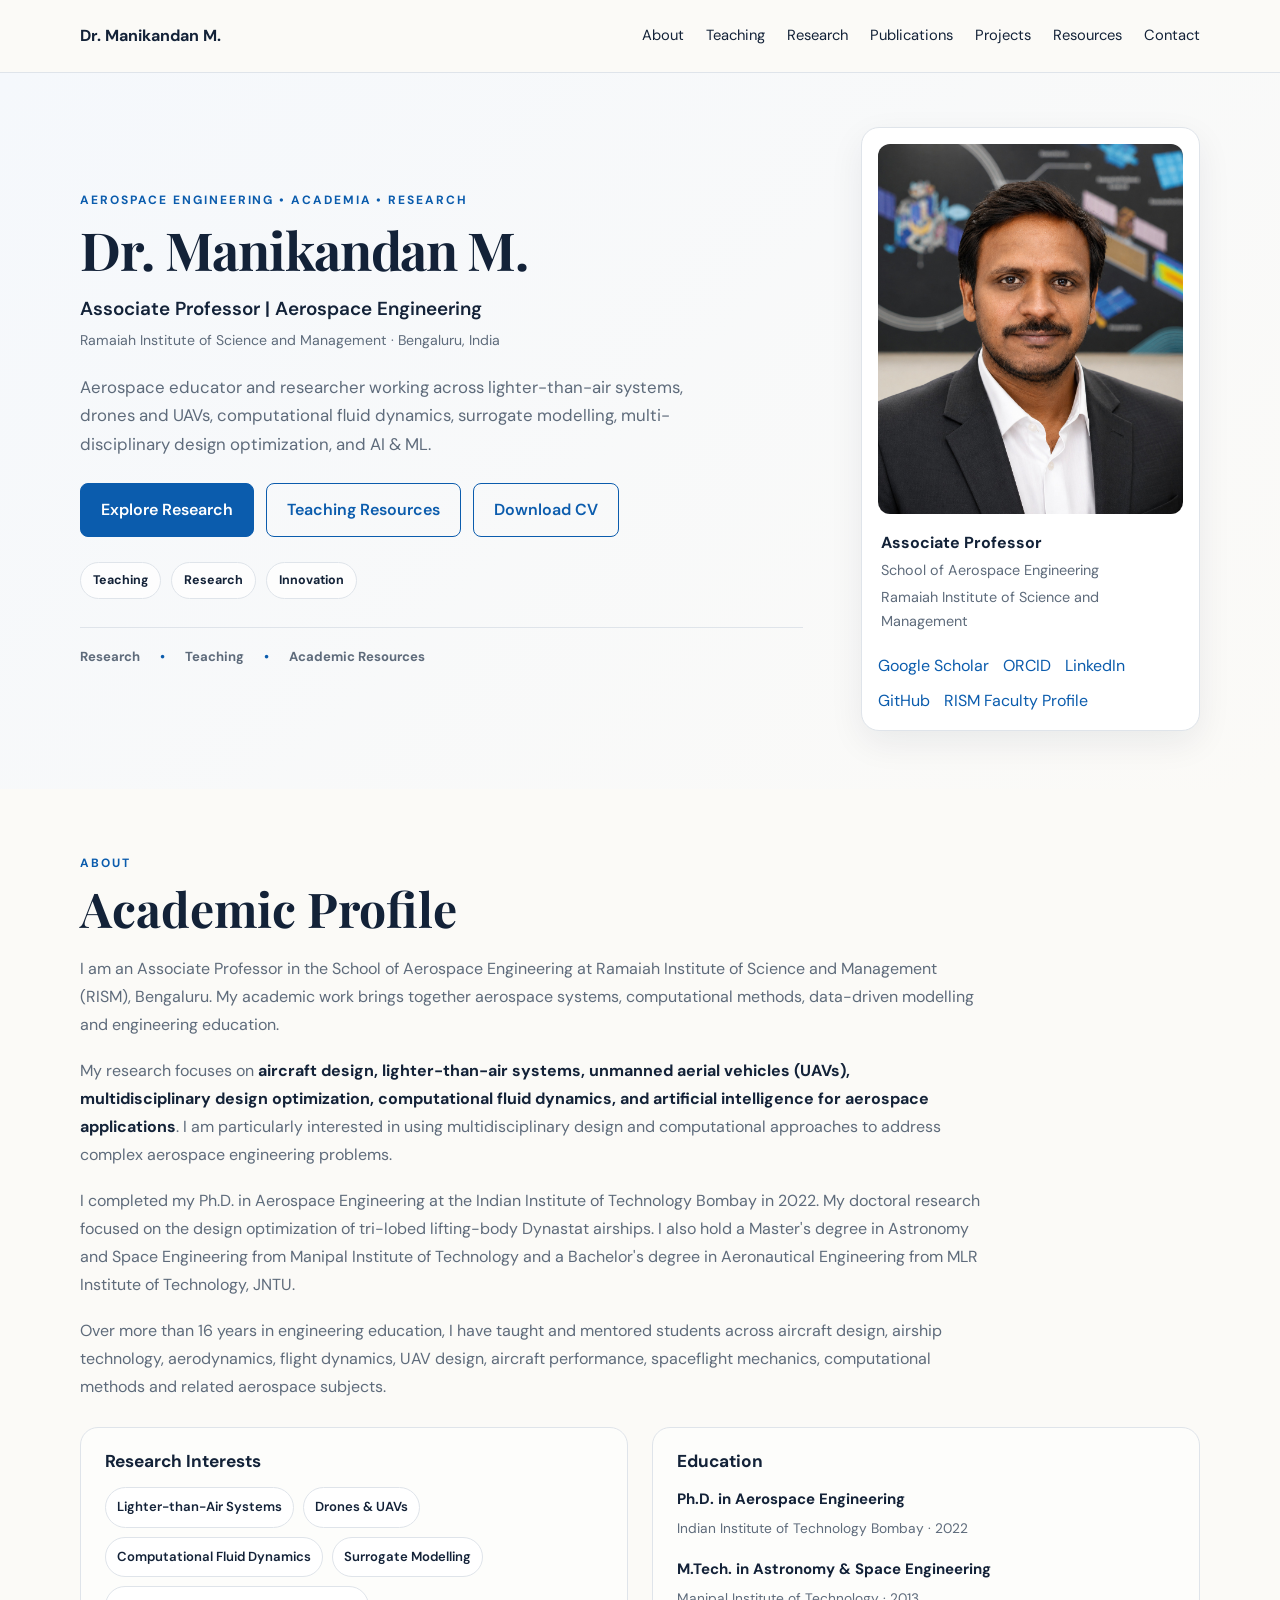
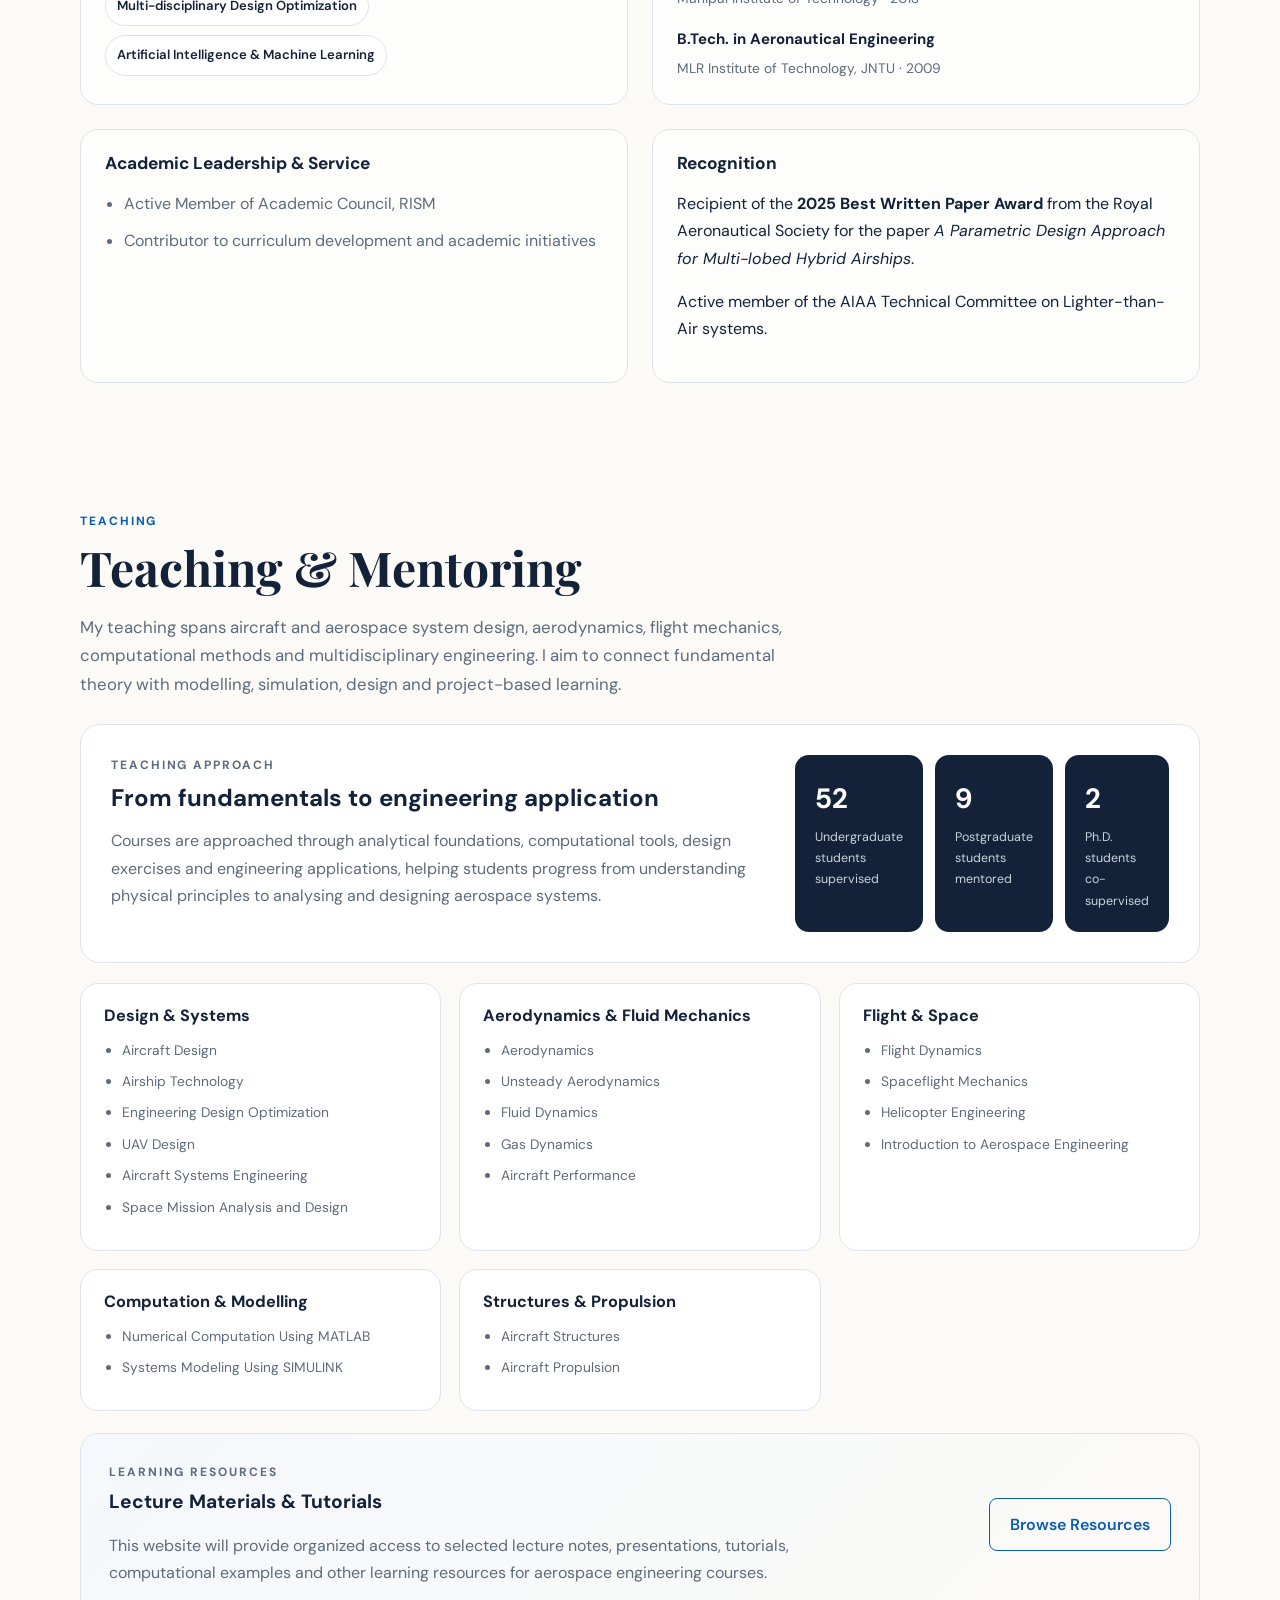
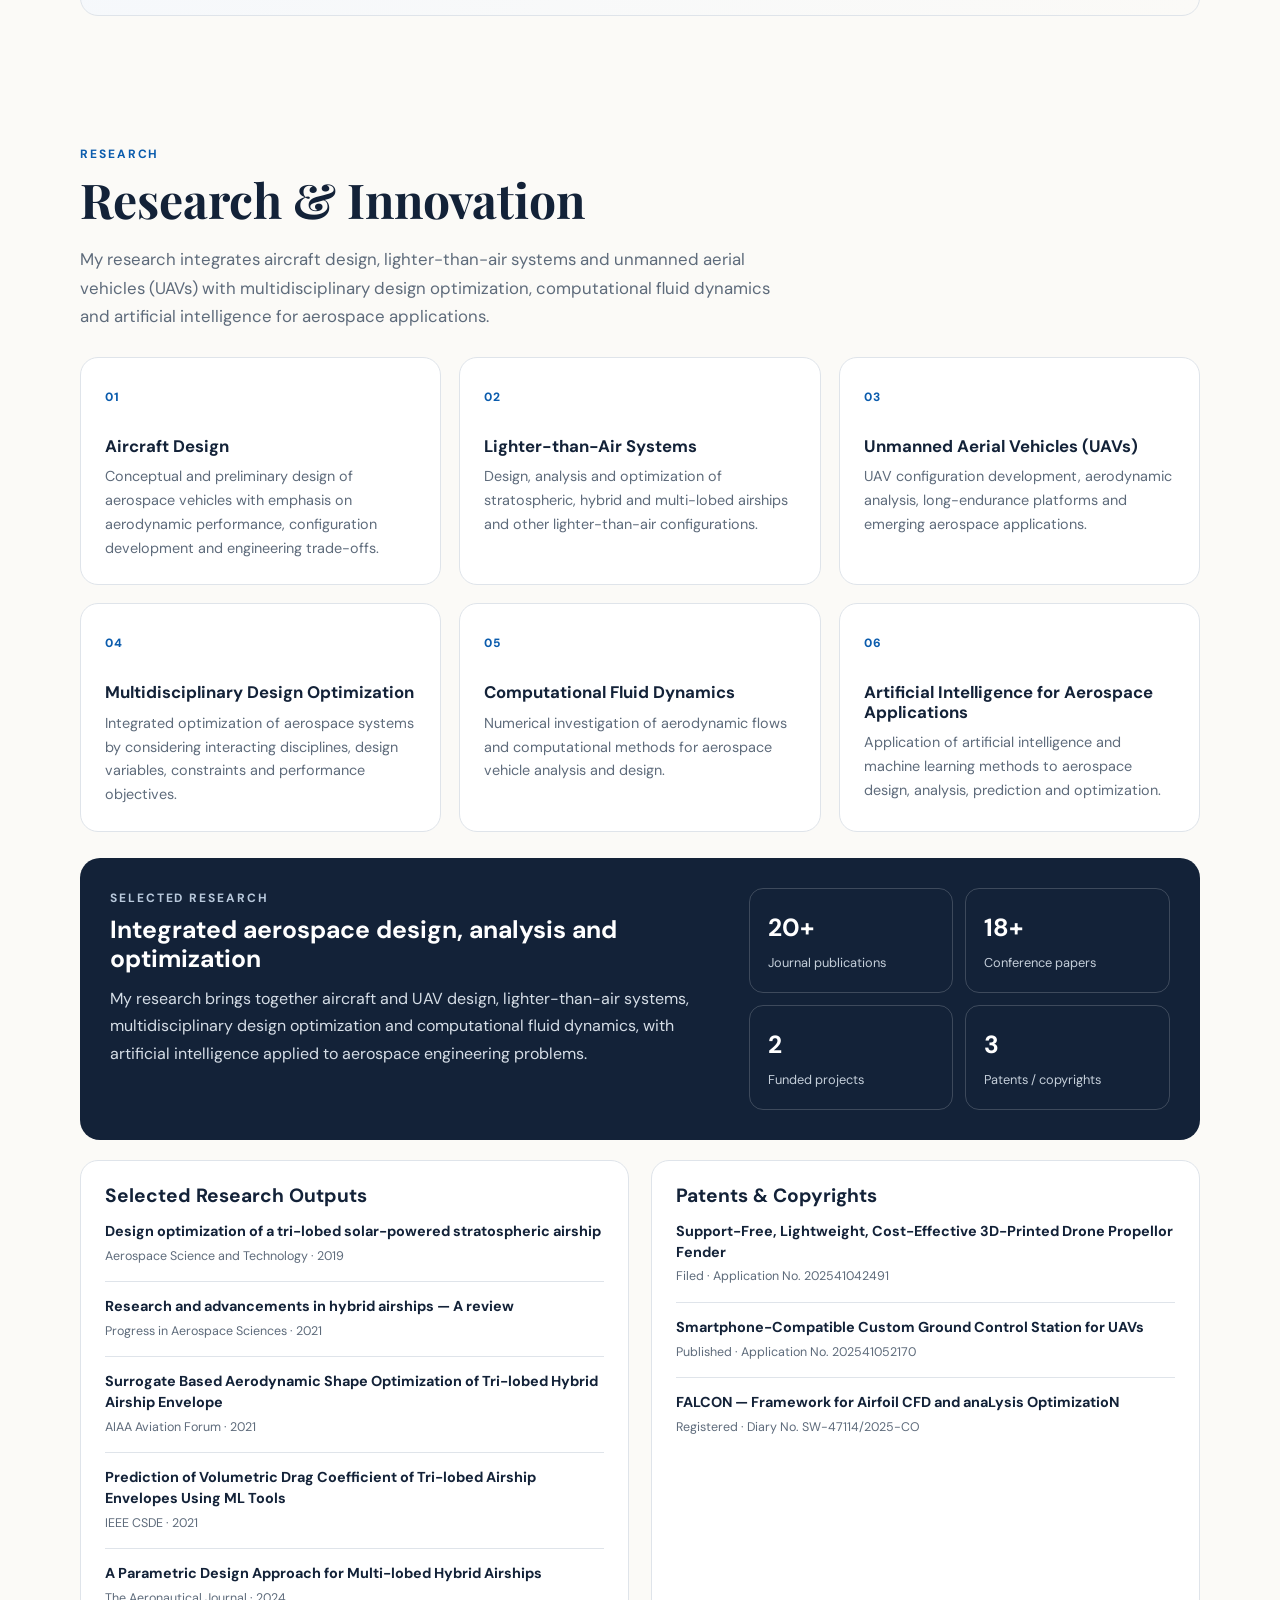
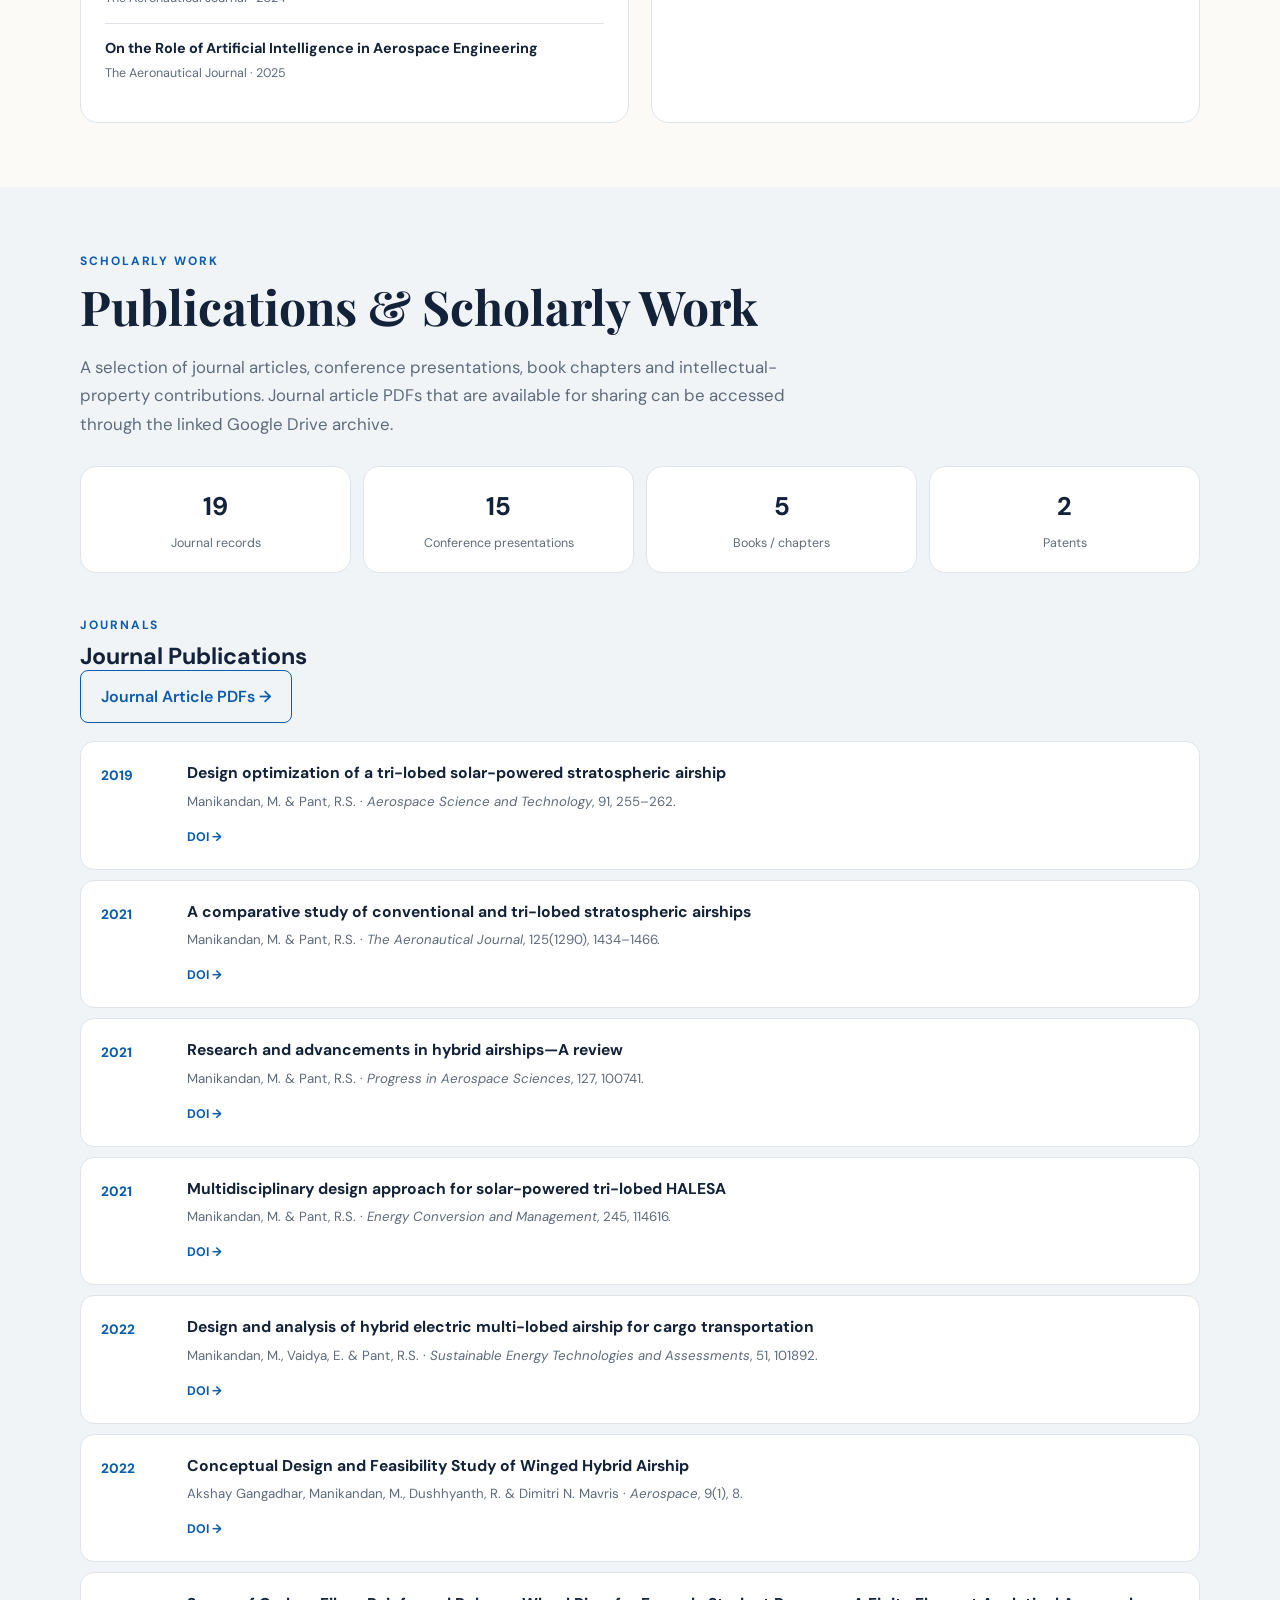
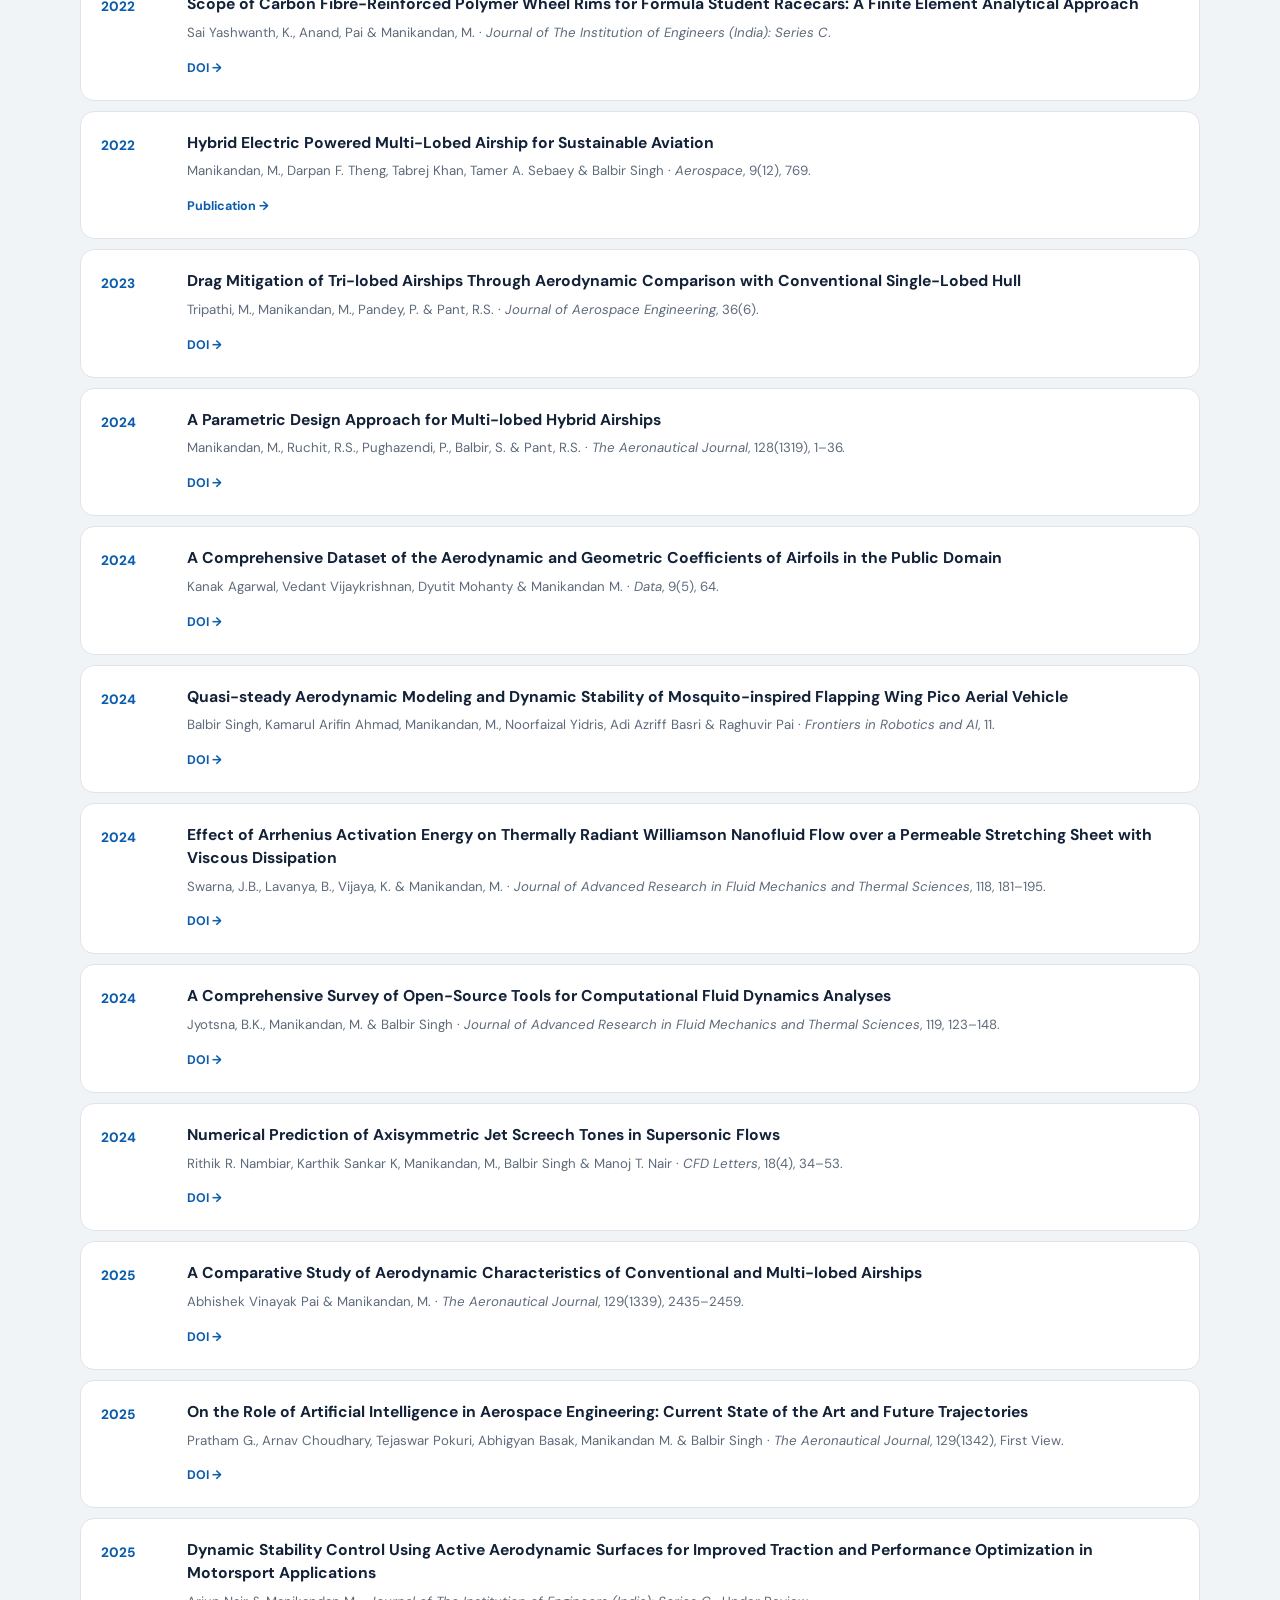
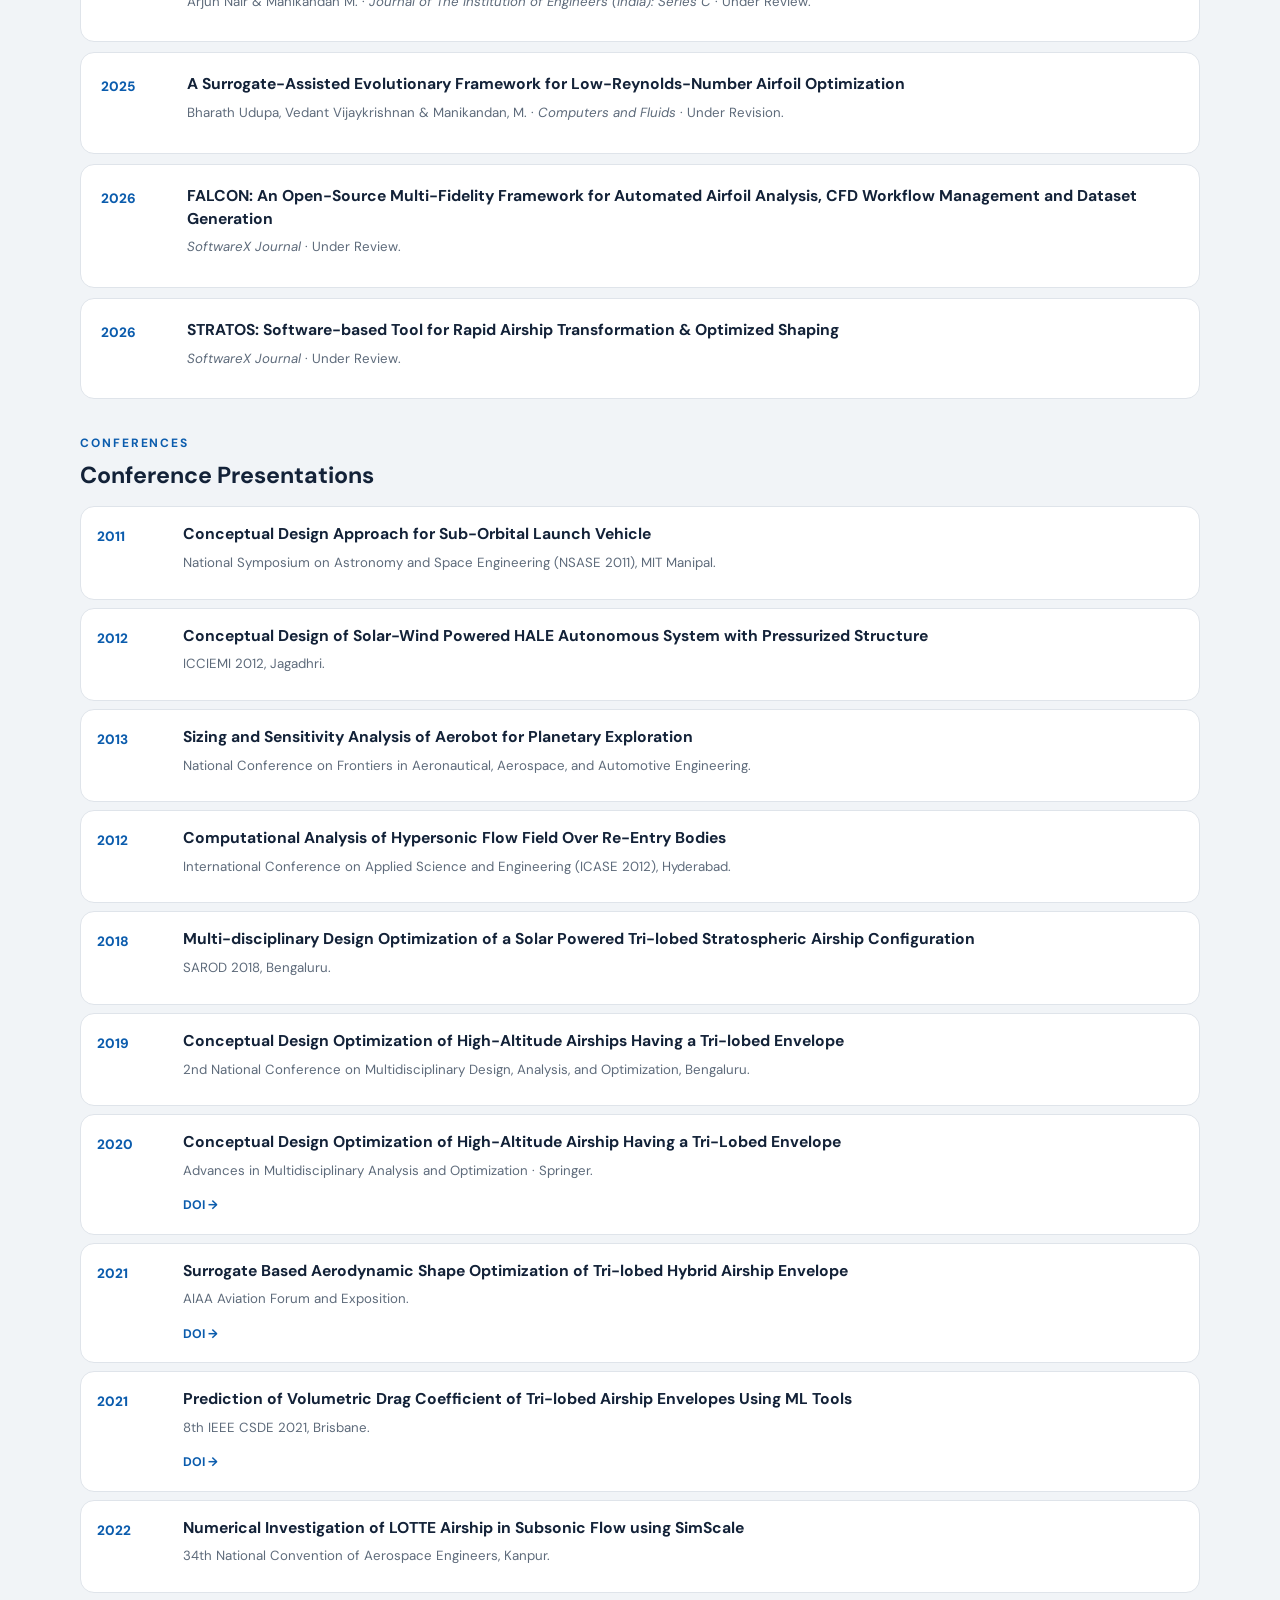
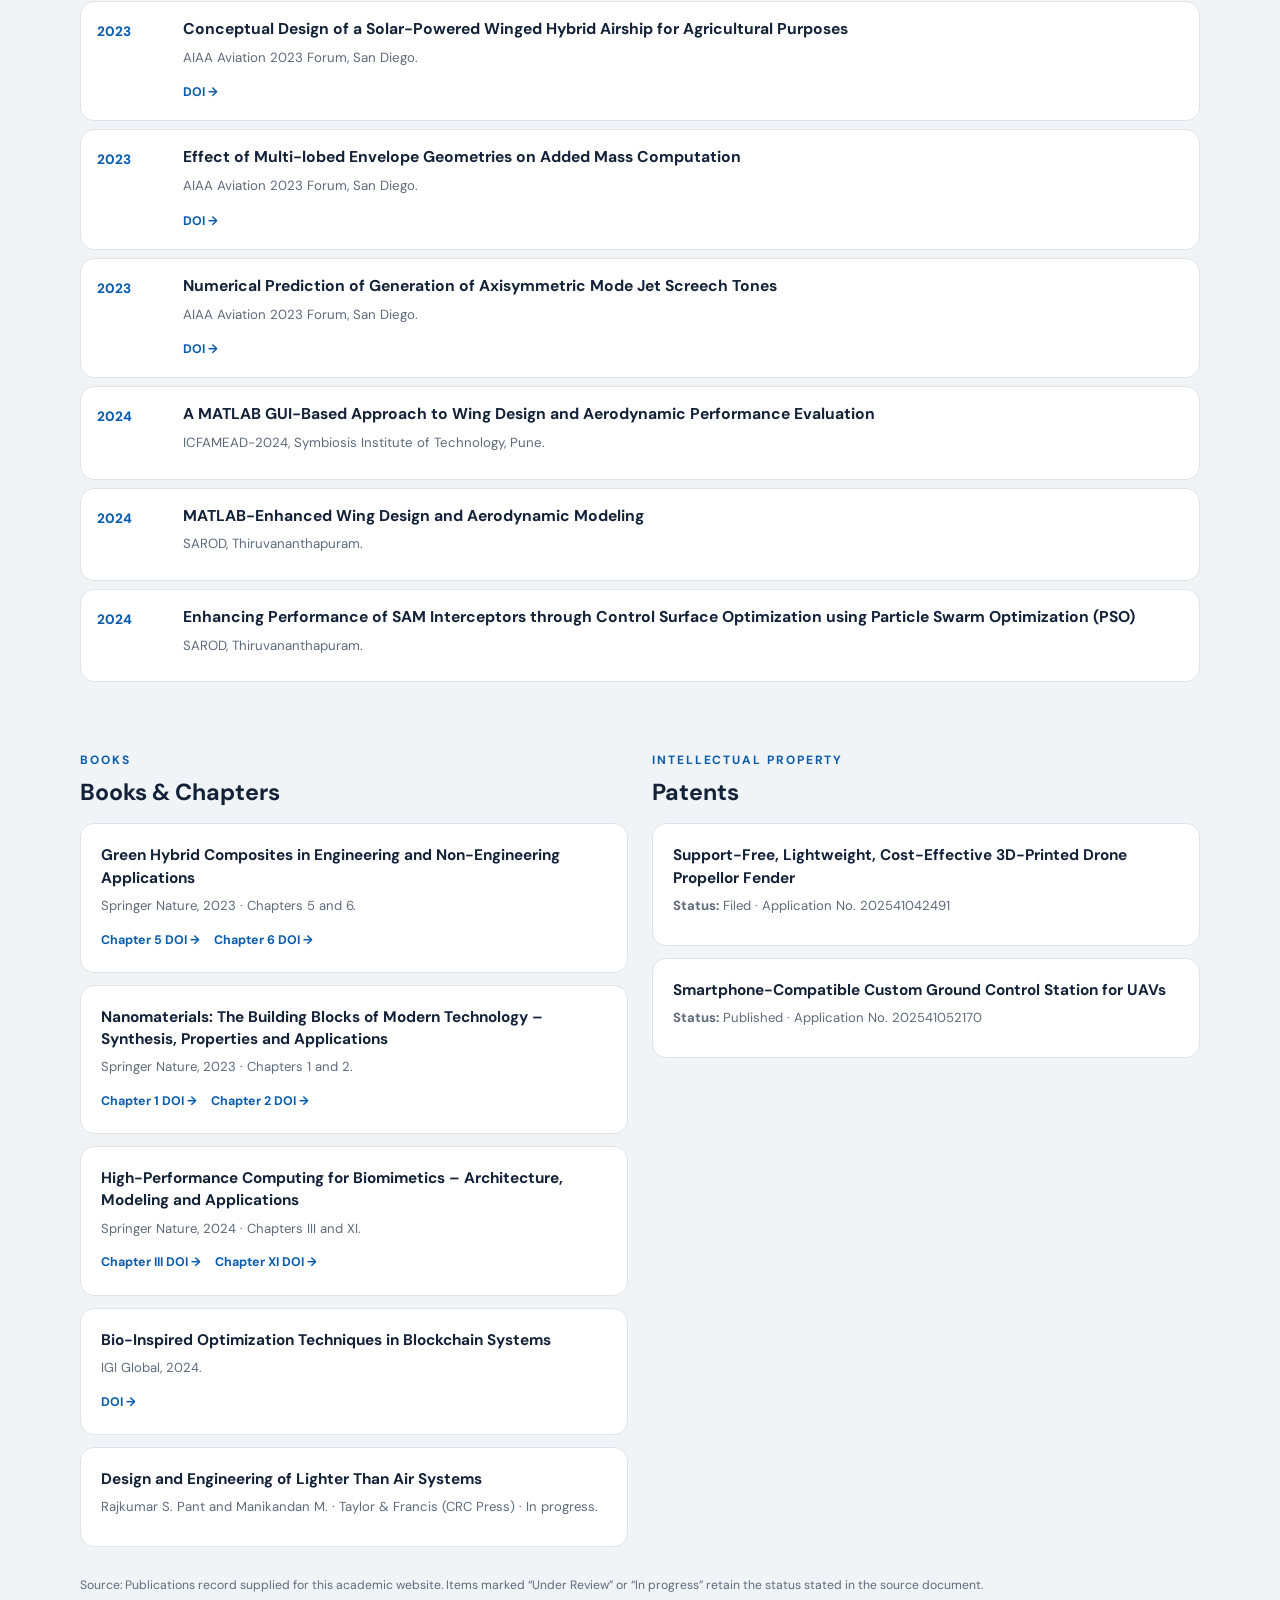
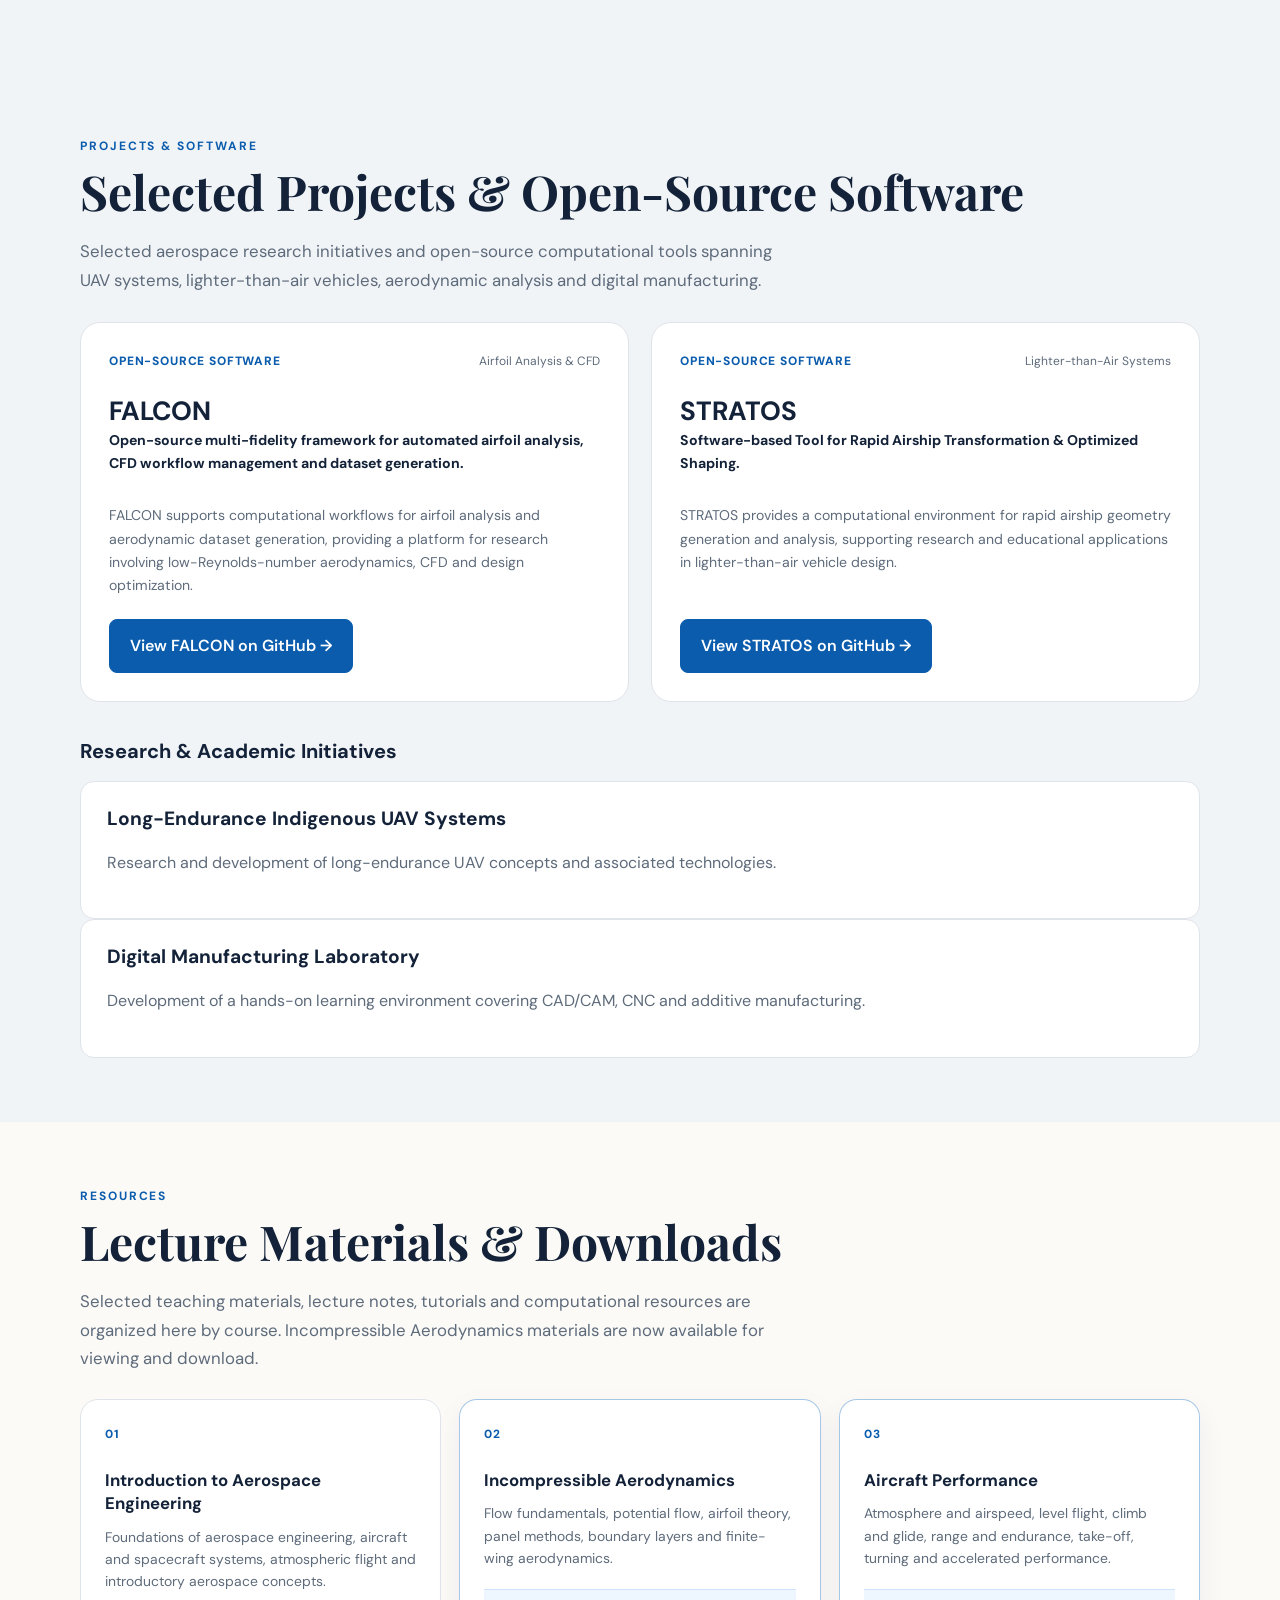
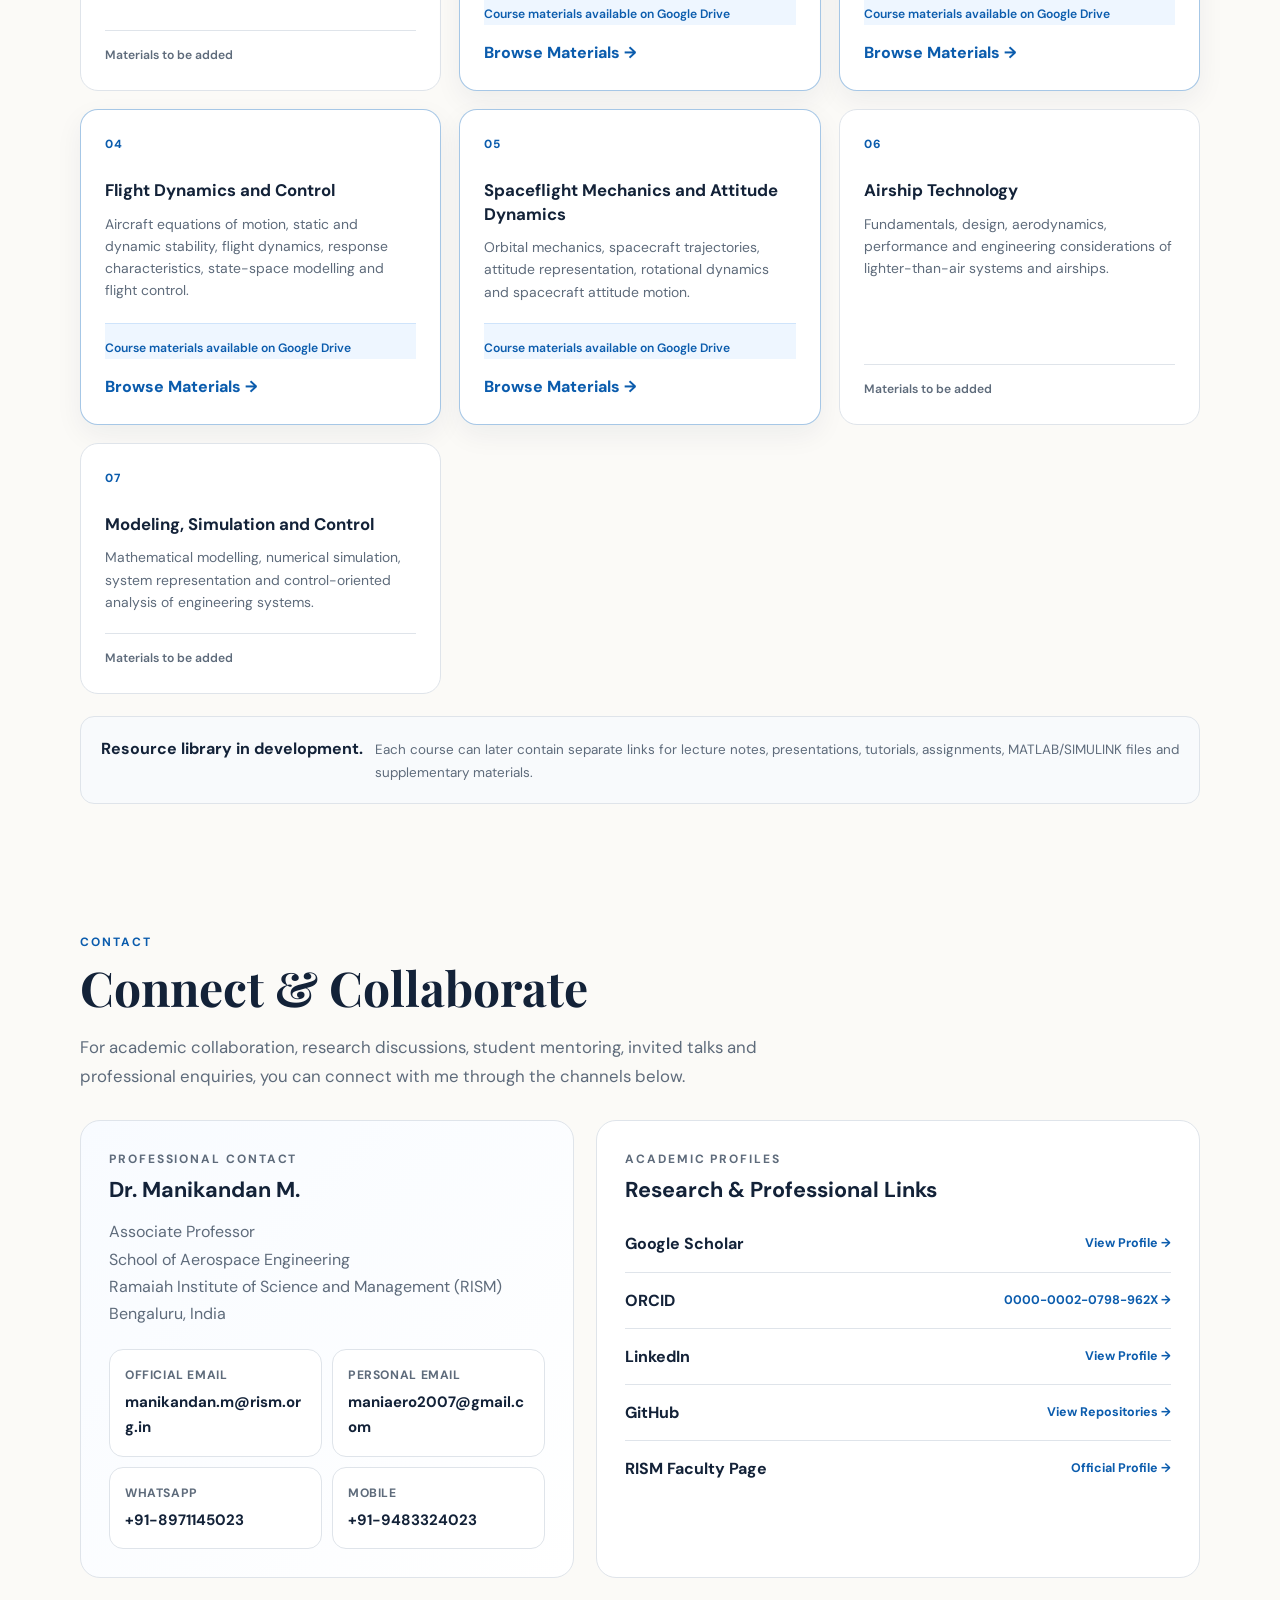
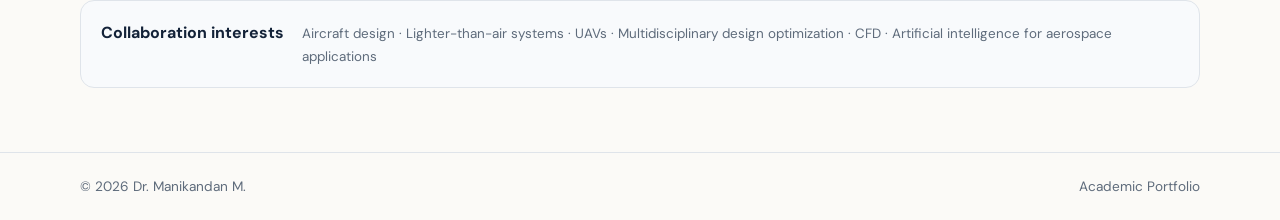
==== index.html @ 088772aa "Add files via upload" ====
<!DOCTYPE html>
<html lang="en">
<head>
  <meta charset="UTF-8">
  <meta name="viewport" content="width=device-width, initial-scale=1.0">
  <meta name="description" content="Academic profile of Dr. Manikandan M., with research interests in aircraft design, lighter-than-air systems, UAVs, multidisciplinary design optimization, computational fluid dynamics, and artificial intelligence for aerospace applications.">
  <title>Dr. Manikandan M. | Aerospace Engineering</title>
  <link rel="stylesheet" href="assets/css/style.css">
</head>
<body>
<header class="site-header">
  <nav class="nav container">
    <a class="brand" href="#home">Dr. Manikandan M.</a>
    <button class="menu-toggle" aria-label="Toggle menu">☰</button>
    <div class="nav-links">
      <a href="#about">About</a>
      <a href="#teaching">Teaching</a>
      <a href="#research">Research</a>
      <a href="#publications">Publications</a>
      <a href="#projects">Projects</a>
        <a href="#resources">Resources</a>
      <a href="#contact">Contact</a>
    </div>
  </nav>
</header>

<main>
<section id="home" class="hero">
  <div class="container hero-grid">
    <div class="hero-copy">
      <p class="eyebrow">AEROSPACE ENGINEERING • ACADEMIA • RESEARCH</p>
      <h1>Dr. Manikandan M.</h1>
      <p class="hero-role">Associate Professor | Aerospace Engineering</p>
      <p class="hero-location">Ramaiah Institute of Science and Management · Bengaluru, India</p>
      
      <p class="lead">Aerospace educator and researcher working across lighter-than-air systems, drones and UAVs, computational fluid dynamics, surrogate modelling, multi-disciplinary design optimization, and AI & ML.</p>
      <div class="hero-actions">
        <a class="btn primary" href="#research">Explore Research</a>
        <a class="btn secondary" href="#resources">Teaching Resources</a>
        <a class="btn secondary" href="documents/Dr_Manikandan_M_CV.pdf" target="_blank" rel="noopener" download>Download CV</a>
      </div>
      <div class="focus-strip"><span>Teaching</span><span>Research</span><span>Innovation</span></div>
      <div class="hero-highlights">
        <span>Research</span>
        <span>Teaching</span>
        <span>Academic Resources</span>
      </div>
    </div>
    <aside class="profile-card">
      <img class="profile-photo" src="assets/images/profile.jpg" alt="Dr. Manikandan M., Associate Professor of Aerospace Engineering">
      <div class="profile-caption">
        <strong>Associate Professor</strong>
        <span>School of Aerospace Engineering</span>
        <span>Ramaiah Institute of Science and Management</span>
      </div>
      <div class="profile-links">
        <a href="https://scholar.google.com/citations?user=jtr-qcUAAAAJ&hl=en" target="_blank" rel="noopener" aria-label="Google Scholar">Google Scholar</a>
        <a href="https://orcid.org/0000-0002-0798-962X" target="_blank" rel="noopener" aria-label="ORCID">ORCID</a>
        <a href="https://www.linkedin.com/in/dr-manikandan-murugaiah" target="_blank" rel="noopener">LinkedIn</a>
        <a href="https://github.com/manikandanmurugaiah" target="_blank" rel="noopener" aria-label="GitHub">GitHub</a>
      
        <a href="https://rism.org.in/schools/school-of-aerospace-engineering" target="_blank" rel="noopener" aria-label="RISM Faculty Profile">RISM Faculty Profile</a></div>
    </aside>
  </div>
</section>

<section id="about" class="section">
  <div class="container">
    <p class="eyebrow">ABOUT</p>
    <h2>Academic Profile</h2>
    <div class="about-intro">
      <p class="about-lead">I am an Associate Professor in the School of Aerospace Engineering at Ramaiah Institute of Science and Management (RISM), Bengaluru. My academic work brings together aerospace systems, computational methods, data-driven modelling and engineering education.</p>
      <p>My research focuses on <strong>aircraft design, lighter-than-air systems, unmanned aerial vehicles (UAVs), multidisciplinary design optimization, computational fluid dynamics, and artificial intelligence for aerospace applications</strong>. I am particularly interested in using multidisciplinary design and computational approaches to address complex aerospace engineering problems.</p>
      <p>I completed my Ph.D. in Aerospace Engineering at the Indian Institute of Technology Bombay in 2022. My doctoral research focused on the design optimization of tri-lobed lifting-body Dynastat airships. I also hold a Master's degree in Astronomy and Space Engineering from Manipal Institute of Technology and a Bachelor's degree in Aeronautical Engineering from MLR Institute of Technology, JNTU.</p>
      <p>Over more than 16 years in engineering education, I have taught and mentored students across aircraft design, airship technology, aerodynamics, flight dynamics, UAV design, aircraft performance, spaceflight mechanics, computational methods and related aerospace subjects.</p>
    </div>

    <div class="about-grid">
      <div class="about-block">
        <h3>Research Interests</h3>
        <div class="tag-list">
          <span>Lighter-than-Air Systems</span>
          <span>Drones & UAVs</span>
          <span>Computational Fluid Dynamics</span>
          <span>Surrogate Modelling</span>
          <span>Multi-disciplinary Design Optimization</span>
          <span>Artificial Intelligence & Machine Learning</span>
        </div>
      </div>

      <div class="about-block">
        <h3>Education</h3>
        <div class="timeline">
          <div><strong>Ph.D. in Aerospace Engineering</strong><span>Indian Institute of Technology Bombay · 2022</span></div>
          <div><strong>M.Tech. in Astronomy & Space Engineering</strong><span>Manipal Institute of Technology · 2013</span></div>
          <div><strong>B.Tech. in Aeronautical Engineering</strong><span>MLR Institute of Technology, JNTU · 2009</span></div>
        </div>
      </div>

      <div class="about-block">
        <h3>Academic Leadership & Service</h3>
        <ul class="clean-list">
          <li>Active Member of Academic Council, RISM</li>
          <li>Contributor to curriculum development and academic initiatives</li>
        </ul>
      </div>

      <div class="about-block">
        <h3>Recognition</h3>
        <p>Recipient of the <strong>2025 Best Written Paper Award</strong> from the Royal Aeronautical Society for the paper <em>A Parametric Design Approach for Multi-lobed Hybrid Airships</em>.</p>
        <p>Active member of the AIAA Technical Committee on Lighter-than-Air systems.</p>
      </div>
    </div>
  </div>
</section>

<section id="teaching" class="section">
<div class="container">
<p class="eyebrow">TEACHING</p><h2>Teaching & Mentoring</h2>
<p class="section-lead">My teaching spans aircraft and aerospace system design, aerodynamics, flight mechanics, computational methods and multidisciplinary engineering. I aim to connect fundamental theory with modelling, simulation, design and project-based learning.</p>
<div class="teaching-feature"><div><p class="eyebrow">TEACHING APPROACH</p><h3>From fundamentals to engineering application</h3><p>Courses are approached through analytical foundations, computational tools, design exercises and engineering applications, helping students progress from understanding physical principles to analysing and designing aerospace systems.</p></div>
<div class="mentoring-stats"><div><strong>52</strong><span>Undergraduate students supervised</span></div><div><strong>9</strong><span>Postgraduate students mentored</span></div><div><strong>2</strong><span>Ph.D. students co-supervised</span></div></div></div>
<div class="teaching-grid">
<article class="teaching-card"><h3>Design & Systems</h3><ul><li>Aircraft Design</li><li>Airship Technology</li><li>Engineering Design Optimization</li><li>UAV Design</li><li>Aircraft Systems Engineering</li><li>Space Mission Analysis and Design</li></ul></article>
<article class="teaching-card"><h3>Aerodynamics & Fluid Mechanics</h3><ul><li>Aerodynamics</li><li>Unsteady Aerodynamics</li><li>Fluid Dynamics</li><li>Gas Dynamics</li><li>Aircraft Performance</li></ul></article>
<article class="teaching-card"><h3>Flight & Space</h3><ul><li>Flight Dynamics</li><li>Spaceflight Mechanics</li><li>Helicopter Engineering</li><li>Introduction to Aerospace Engineering</li></ul></article>
<article class="teaching-card"><h3>Computation & Modelling</h3><ul><li>Numerical Computation Using MATLAB</li><li>Systems Modeling Using SIMULINK</li></ul></article>
<article class="teaching-card"><h3>Structures & Propulsion</h3><ul><li>Aircraft Structures</li><li>Aircraft Propulsion</li></ul></article>
</div>
<div class="teaching-resources-preview"><div><p class="eyebrow">LEARNING RESOURCES</p><h3>Lecture Materials & Tutorials</h3><p>This website will provide organized access to selected lecture notes, presentations, tutorials, computational examples and other learning resources for aerospace engineering courses.</p></div><a class="btn secondary" href="#resources">Browse Resources</a></div>
</div></section>

<section id="research" class="section">
  <div class="container">
    <p class="eyebrow">RESEARCH</p>
    <h2>Research & Innovation</h2>
    <p class="section-lead">My research integrates aircraft design, lighter-than-air systems and unmanned aerial vehicles (UAVs) with multidisciplinary design optimization, computational fluid dynamics and artificial intelligence for aerospace applications.</p>

    <div class="research-themes">
      <article class="research-card"><span class="research-number">01</span><h3>Aircraft Design</h3><p>Conceptual and preliminary design of aerospace vehicles with emphasis on aerodynamic performance, configuration development and engineering trade-offs.</p></article>
      <article class="research-card"><span class="research-number">02</span><h3>Lighter-than-Air Systems</h3><p>Design, analysis and optimization of stratospheric, hybrid and multi-lobed airships and other lighter-than-air configurations.</p></article>
      <article class="research-card"><span class="research-number">03</span><h3>Unmanned Aerial Vehicles (UAVs)</h3><p>UAV configuration development, aerodynamic analysis, long-endurance platforms and emerging aerospace applications.</p></article>
      <article class="research-card"><span class="research-number">04</span><h3>Multidisciplinary Design Optimization</h3><p>Integrated optimization of aerospace systems by considering interacting disciplines, design variables, constraints and performance objectives.</p></article>
      <article class="research-card"><span class="research-number">05</span><h3>Computational Fluid Dynamics</h3><p>Numerical investigation of aerodynamic flows and computational methods for aerospace vehicle analysis and design.</p></article>
      <article class="research-card"><span class="research-number">06</span><h3>Artificial Intelligence for Aerospace Applications</h3><p>Application of artificial intelligence and machine learning methods to aerospace design, analysis, prediction and optimization.</p></article>
    </div>

    <div class="research-feature">
      <div><p class="eyebrow">SELECTED RESEARCH</p><h3>Integrated aerospace design, analysis and optimization</h3><p>My research brings together aircraft and UAV design, lighter-than-air systems, multidisciplinary design optimization and computational fluid dynamics, with artificial intelligence applied to aerospace engineering problems.</div>
      <div class="research-stat-grid">
        <div><strong>20+</strong><span>Journal publications</span></div>
        <div><strong>18+</strong><span>Conference papers</span></div>
        <div><strong>2</strong><span>Funded projects</span></div>
        <div><strong>3</strong><span>Patents / copyrights</span></div>
      </div>
    </div>

    <div class="research-columns">
      <div class="research-list-card"><h3>Selected Research Outputs</h3><ul class="research-list">
        <li><strong>Design optimization of a tri-lobed solar-powered stratospheric airship</strong><span>Aerospace Science and Technology · 2019</span></li>
        <li><strong>Research and advancements in hybrid airships — A review</strong><span>Progress in Aerospace Sciences · 2021</span></li>
        <li><strong>Surrogate Based Aerodynamic Shape Optimization of Tri-lobed Hybrid Airship Envelope</strong><span>AIAA Aviation Forum · 2021</span></li>
        <li><strong>Prediction of Volumetric Drag Coefficient of Tri-lobed Airship Envelopes Using ML Tools</strong><span>IEEE CSDE · 2021</span></li>
        <li><strong>A Parametric Design Approach for Multi-lobed Hybrid Airships</strong><span>The Aeronautical Journal · 2024</span></li>
        <li><strong>On the Role of Artificial Intelligence in Aerospace Engineering</strong><span>The Aeronautical Journal · 2025</span></li>
      </ul></div>

      <div class="research-list-card"><h3>Patents & Copyrights</h3><ul class="research-list">
        <li><strong>Support-Free, Lightweight, Cost-Effective 3D-Printed Drone Propellor Fender</strong><span>Filed · Application No. 202541042491</span></li>
        <li><strong>Smartphone-Compatible Custom Ground Control Station for UAVs</strong><span>Published · Application No. 202541052170</span></li>
        <li><strong>FALCON — Framework for Airfoil CFD and anaLysis OptimizatioN</strong><span>Registered · Diary No. SW-47114/2025-CO</span></li>
      </ul></div>
    </div>
  </div>
</section>

<section id="publications" class="section alt">
  <div class="container">
    <p class="eyebrow">SCHOLARLY WORK</p>
    <h2>Publications & Scholarly Work</h2>
    <p class="section-lead">A selection of journal articles, conference presentations, book chapters and intellectual-property contributions. Journal article PDFs that are available for sharing can be accessed through the linked Google Drive archive.</p>

    <div class="publication-summary">
      <div><strong>19</strong><span>Journal records</span></div>
      <div><strong>15</strong><span>Conference presentations</span></div>
      <div><strong>5</strong><span>Books / chapters</span></div>
      <div><strong>2</strong><span>Patents</span></div>
    </div>

    <div class="pub-group">
      <div class="pub-group-head">
        <div><p class="eyebrow">JOURNALS</p><h3>Journal Publications</h3></div>
        <a class="btn secondary" href="https://drive.google.com/drive/folders/1fYrCF9uP5eNdRb2AKuwVRLHD2Buf-lx8?usp=sharing" target="_blank" rel="noopener">Journal Article PDFs →</a>
      </div>
      <div class="publication-list">
        <article class="publication"><span class="year">2019</span><div><h3>Design optimization of a tri-lobed solar-powered stratospheric airship</h3><p>Manikandan, M. & Pant, R.S. · <em>Aerospace Science and Technology</em>, 91, 255–262.</p><a href="https://doi.org/10.1016/j.ast.2019.05.016" target="_blank" rel="noopener">DOI →</a></div></article>
        <article class="publication"><span class="year">2021</span><div><h3>A comparative study of conventional and tri-lobed stratospheric airships</h3><p>Manikandan, M. & Pant, R.S. · <em>The Aeronautical Journal</em>, 125(1290), 1434–1466.</p><a href="https://doi.org/10.1017/aer.2021.24" target="_blank" rel="noopener">DOI →</a></div></article>
        <article class="publication"><span class="year">2021</span><div><h3>Research and advancements in hybrid airships—A review</h3><p>Manikandan, M. & Pant, R.S. · <em>Progress in Aerospace Sciences</em>, 127, 100741.</p><a href="https://doi.org/10.1016/j.paerosci.2021.100741" target="_blank" rel="noopener">DOI →</a></div></article>
        <article class="publication"><span class="year">2021</span><div><h3>Multidisciplinary design approach for solar-powered tri-lobed HALESA</h3><p>Manikandan, M. & Pant, R.S. · <em>Energy Conversion and Management</em>, 245, 114616.</p><a href="https://doi.org/10.1016/j.enconman.2021.114616" target="_blank" rel="noopener">DOI →</a></div></article>
        <article class="publication"><span class="year">2022</span><div><h3>Design and analysis of hybrid electric multi-lobed airship for cargo transportation</h3><p>Manikandan, M., Vaidya, E. & Pant, R.S. · <em>Sustainable Energy Technologies and Assessments</em>, 51, 101892.</p><a href="https://doi.org/10.1016/j.seta.2021.101892" target="_blank" rel="noopener">DOI →</a></div></article>
        <article class="publication"><span class="year">2022</span><div><h3>Conceptual Design and Feasibility Study of Winged Hybrid Airship</h3><p>Akshay Gangadhar, Manikandan, M., Dushhyanth, R. & Dimitri N. Mavris · <em>Aerospace</em>, 9(1), 8.</p><a href="https://doi.org/10.3390/aerospace9010008" target="_blank" rel="noopener">DOI →</a></div></article>
        <article class="publication"><span class="year">2022</span><div><h3>Scope of Carbon Fibre-Reinforced Polymer Wheel Rims for Formula Student Racecars: A Finite Element Analytical Approach</h3><p>Sai Yashwanth, K., Anand, Pai & Manikandan, M. · <em>Journal of The Institution of Engineers (India): Series C</em>.</p><a href="https://doi.org/10.1007/s40032-022-00808-w" target="_blank" rel="noopener">DOI →</a></div></article>
        <article class="publication"><span class="year">2022</span><div><h3>Hybrid Electric Powered Multi-Lobed Airship for Sustainable Aviation</h3><p>Manikandan, M., Darpan F. Theng, Tabrej Khan, Tamer A. Sebaey & Balbir Singh · <em>Aerospace</em>, 9(12), 769.</p><a href="https://www.mdpi.com/2226-4310/9/12/769" target="_blank" rel="noopener">Publication →</a></div></article>
        <article class="publication"><span class="year">2023</span><div><h3>Drag Mitigation of Tri-lobed Airships Through Aerodynamic Comparison with Conventional Single-Lobed Hull</h3><p>Tripathi, M., Manikandan, M., Pandey, P. & Pant, R.S. · <em>Journal of Aerospace Engineering</em>, 36(6).</p><a href="https://doi.org/10.1061/JAEEEZ/ASENG-4793" target="_blank" rel="noopener">DOI →</a></div></article>
        <article class="publication"><span class="year">2024</span><div><h3>A Parametric Design Approach for Multi-lobed Hybrid Airships</h3><p>Manikandan, M., Ruchit, R.S., Pughazendi, P., Balbir, S. & Pant, R.S. · <em>The Aeronautical Journal</em>, 128(1319), 1–36.</p><a href="https://doi.org/10.1017/aer.2023.37" target="_blank" rel="noopener">DOI →</a></div></article>
        <article class="publication"><span class="year">2024</span><div><h3>A Comprehensive Dataset of the Aerodynamic and Geometric Coefficients of Airfoils in the Public Domain</h3><p>Kanak Agarwal, Vedant Vijaykrishnan, Dyutit Mohanty & Manikandan M. · <em>Data</em>, 9(5), 64.</p><a href="https://doi.org/10.3390/data9050064" target="_blank" rel="noopener">DOI →</a></div></article>
        <article class="publication"><span class="year">2024</span><div><h3>Quasi-steady Aerodynamic Modeling and Dynamic Stability of Mosquito-inspired Flapping Wing Pico Aerial Vehicle</h3><p>Balbir Singh, Kamarul Arifin Ahmad, Manikandan, M., Noorfaizal Yidris, Adi Azriff Basri & Raghuvir Pai · <em>Frontiers in Robotics and AI</em>, 11.</p><a href="https://doi.org/10.3389/frobt.2024.1362206" target="_blank" rel="noopener">DOI →</a></div></article>
        <article class="publication"><span class="year">2024</span><div><h3>Effect of Arrhenius Activation Energy on Thermally Radiant Williamson Nanofluid Flow over a Permeable Stretching Sheet with Viscous Dissipation</h3><p>Swarna, J.B., Lavanya, B., Vijaya, K. & Manikandan, M. · <em>Journal of Advanced Research in Fluid Mechanics and Thermal Sciences</em>, 118, 181–195.</p><a href="https://doi.org/10.37934/arfmts.118.2.181195" target="_blank" rel="noopener">DOI →</a></div></article>
        <article class="publication"><span class="year">2024</span><div><h3>A Comprehensive Survey of Open-Source Tools for Computational Fluid Dynamics Analyses</h3><p>Jyotsna, B.K., Manikandan, M. & Balbir Singh · <em>Journal of Advanced Research in Fluid Mechanics and Thermal Sciences</em>, 119, 123–148.</p><a href="https://doi.org/10.37934/arfmts.119.2.123148" target="_blank" rel="noopener">DOI →</a></div></article>
        <article class="publication"><span class="year">2024</span><div><h3>Numerical Prediction of Axisymmetric Jet Screech Tones in Supersonic Flows</h3><p>Rithik R. Nambiar, Karthik Sankar K, Manikandan, M., Balbir Singh & Manoj T. Nair · <em>CFD Letters</em>, 18(4), 34–53.</p><a href="https://doi.org/10.37934/cfdl.18.4.3453" target="_blank" rel="noopener">DOI →</a></div></article>
        <article class="publication"><span class="year">2025</span><div><h3>A Comparative Study of Aerodynamic Characteristics of Conventional and Multi-lobed Airships</h3><p>Abhishek Vinayak Pai & Manikandan, M. · <em>The Aeronautical Journal</em>, 129(1339), 2435–2459.</p><a href="https://doi.org/10.1017/aer.2025.39" target="_blank" rel="noopener">DOI →</a></div></article>
        <article class="publication"><span class="year">2025</span><div><h3>On the Role of Artificial Intelligence in Aerospace Engineering: Current State of the Art and Future Trajectories</h3><p>Pratham G., Arnav Choudhary, Tejaswar Pokuri, Abhigyan Basak, Manikandan M. & Balbir Singh · <em>The Aeronautical Journal</em>, 129(1342), First View.</p><a href="https://doi.org/10.1017/aer.2025.10050" target="_blank" rel="noopener">DOI →</a></div></article>
        <article class="publication"><span class="year">2025</span><div><h3>Dynamic Stability Control Using Active Aerodynamic Surfaces for Improved Traction and Performance Optimization in Motorsport Applications</h3><p>Arjun Nair & Manikandan M. · <em>Journal of The Institution of Engineers (India): Series C</em> · Under Review.</p></div></article>
        <article class="publication"><span class="year">2025</span><div><h3>A Surrogate-Assisted Evolutionary Framework for Low-Reynolds-Number Airfoil Optimization</h3><p>Bharath Udupa, Vedant Vijaykrishnan & Manikandan, M. · <em>Computers and Fluids</em> · Under Revision.</p></div></article>
        <article class="publication"><span class="year">2026</span><div><h3>FALCON: An Open-Source Multi-Fidelity Framework for Automated Airfoil Analysis, CFD Workflow Management and Dataset Generation</h3><p><em>SoftwareX Journal</em> · Under Review.</p></div></article>
        <article class="publication"><span class="year">2026</span><div><h3>STRATOS: Software-based Tool for Rapid Airship Transformation &amp; Optimized Shaping</h3><p><em>SoftwareX Journal</em> · Under Review.</p></div></article>
      </div>
    </div>

    <div class="pub-group">
      <div class="pub-group-head"><p class="eyebrow">CONFERENCES</p><h3>Conference Presentations</h3></div>
      <div class="publication-list compact">
        <article class="publication"><span class="year">2011</span><div><h3>Conceptual Design Approach for Sub-Orbital Launch Vehicle</h3><p>National Symposium on Astronomy and Space Engineering (NSASE 2011), MIT Manipal.</p></div></article>
        <article class="publication"><span class="year">2012</span><div><h3>Conceptual Design of Solar-Wind Powered HALE Autonomous System with Pressurized Structure</h3><p>ICCIEMI 2012, Jagadhri.</p></div></article>
        <article class="publication"><span class="year">2013</span><div><h3>Sizing and Sensitivity Analysis of Aerobot for Planetary Exploration</h3><p>National Conference on Frontiers in Aeronautical, Aerospace, and Automotive Engineering.</p></div></article>
        <article class="publication"><span class="year">2012</span><div><h3>Computational Analysis of Hypersonic Flow Field Over Re-Entry Bodies</h3><p>International Conference on Applied Science and Engineering (ICASE 2012), Hyderabad.</p></div></article>
        <article class="publication"><span class="year">2018</span><div><h3>Multi-disciplinary Design Optimization of a Solar Powered Tri-lobed Stratospheric Airship Configuration</h3><p>SAROD 2018, Bengaluru.</p></div></article>
        <article class="publication"><span class="year">2019</span><div><h3>Conceptual Design Optimization of High-Altitude Airships Having a Tri-lobed Envelope</h3><p>2nd National Conference on Multidisciplinary Design, Analysis, and Optimization, Bengaluru.</p></div></article>
        <article class="publication"><span class="year">2020</span><div><h3>Conceptual Design Optimization of High-Altitude Airship Having a Tri-Lobed Envelope</h3><p>Advances in Multidisciplinary Analysis and Optimization · Springer.</p><a href="https://doi.org/10.1007/978-981-15-5432-2_4" target="_blank" rel="noopener">DOI →</a></div></article>
        <article class="publication"><span class="year">2021</span><div><h3>Surrogate Based Aerodynamic Shape Optimization of Tri-lobed Hybrid Airship Envelope</h3><p>AIAA Aviation Forum and Exposition.</p><a href="https://doi.org/10.2514/6.2021-2989" target="_blank" rel="noopener">DOI →</a></div></article>
        <article class="publication"><span class="year">2021</span><div><h3>Prediction of Volumetric Drag Coefficient of Tri-lobed Airship Envelopes Using ML Tools</h3><p>8th IEEE CSDE 2021, Brisbane.</p><a href="https://doi.org/10.1109/CSDE53843.2021.9718376" target="_blank" rel="noopener">DOI →</a></div></article>
        <article class="publication"><span class="year">2022</span><div><h3>Numerical Investigation of LOTTE Airship in Subsonic Flow using SimScale</h3><p>34th National Convention of Aerospace Engineers, Kanpur.</p></div></article>
        <article class="publication"><span class="year">2023</span><div><h3>Conceptual Design of a Solar-Powered Winged Hybrid Airship for Agricultural Purposes</h3><p>AIAA Aviation 2023 Forum, San Diego.</p><a href="https://doi.org/10.2514/6.2023-3791" target="_blank" rel="noopener">DOI →</a></div></article>
        <article class="publication"><span class="year">2023</span><div><h3>Effect of Multi-lobed Envelope Geometries on Added Mass Computation</h3><p>AIAA Aviation 2023 Forum, San Diego.</p><a href="https://doi.org/10.2514/6.2023-4141" target="_blank" rel="noopener">DOI →</a></div></article>
        <article class="publication"><span class="year">2023</span><div><h3>Numerical Prediction of Generation of Axisymmetric Mode Jet Screech Tones</h3><p>AIAA Aviation 2023 Forum, San Diego.</p><a href="https://doi.org/10.2514/6.2023-4389" target="_blank" rel="noopener">DOI →</a></div></article>
        <article class="publication"><span class="year">2024</span><div><h3>A MATLAB GUI-Based Approach to Wing Design and Aerodynamic Performance Evaluation</h3><p>ICFAMEAD-2024, Symbiosis Institute of Technology, Pune.</p></div></article>
        <article class="publication"><span class="year">2024</span><div><h3>MATLAB-Enhanced Wing Design and Aerodynamic Modeling</h3><p>SAROD, Thiruvananthapuram.</p></div></article>
        <article class="publication"><span class="year">2024</span><div><h3>Enhancing Performance of SAM Interceptors through Control Surface Optimization using Particle Swarm Optimization (PSO)</h3><p>SAROD, Thiruvananthapuram.</p></div></article>
      </div>
    </div>

    <div class="pub-two-col">
      <div class="pub-group">
        <div class="pub-group-head"><p class="eyebrow">BOOKS</p><h3>Books & Chapters</h3></div>
        <div class="book-list">
          <article><h4>Green Hybrid Composites in Engineering and Non-Engineering Applications</h4><p>Springer Nature, 2023 · Chapters 5 and 6.</p><a href="https://doi.org/10.1007/978-981-99-1583-5_5" target="_blank" rel="noopener">Chapter 5 DOI →</a> <a href="https://doi.org/10.1007/978-981-99-1583-5_6" target="_blank" rel="noopener">Chapter 6 DOI →</a></article>
          <article><h4>Nanomaterials: The Building Blocks of Modern Technology – Synthesis, Properties and Applications</h4><p>Springer Nature, 2023 · Chapters 1 and 2.</p><a href="https://doi.org/10.1007/978-981-99-4149-0_1" target="_blank" rel="noopener">Chapter 1 DOI →</a> <a href="https://doi.org/10.1007/978-981-99-4149-0_2" target="_blank" rel="noopener">Chapter 2 DOI →</a></article>
          <article><h4>High-Performance Computing for Biomimetics – Architecture, Modeling and Applications</h4><p>Springer Nature, 2024 · Chapters III and XI.</p><a href="https://doi.org/10.1007/978-981-97-1017-1_3" target="_blank" rel="noopener">Chapter III DOI →</a> <a href="https://doi.org/10.1007/978-981-97-1017-1_14" target="_blank" rel="noopener">Chapter XI DOI →</a></article>
          <article><h4>Bio-Inspired Optimization Techniques in Blockchain Systems</h4><p>IGI Global, 2024.</p><a href="https://doi.org/10.4018/979-8-3693-1131-8" target="_blank" rel="noopener">DOI →</a></article>
          <article><h4>Design and Engineering of Lighter Than Air Systems</h4><p>Rajkumar S. Pant and Manikandan M. · Taylor & Francis (CRC Press) · In progress.</p></article>
        </div>
      </div>

      <div class="pub-group">
        <div class="pub-group-head"><p class="eyebrow">INTELLECTUAL PROPERTY</p><h3>Patents</h3></div>
        <div class="book-list">
          <article><h4>Support-Free, Lightweight, Cost-Effective 3D-Printed Drone Propellor Fender</h4><p><strong>Status:</strong> Filed · Application No. 202541042491</p></article>
          <article><h4>Smartphone-Compatible Custom Ground Control Station for UAVs</h4><p><strong>Status:</strong> Published · Application No. 202541052170</p></article>
        </div>
      </div>
    </div>

    <p class="source-note">Source: Publications record supplied for this academic website. Items marked “Under Review” or “In progress” retain the status stated in the source document.</p>
  </div>
</section>

<section id="projects" class="section alt">
<div class="container">
<p class="eyebrow">PROJECTS & SOFTWARE</p>
<h2>Selected Projects & Open-Source Software</h2>
<p class="section-lead">Selected aerospace research initiatives and open-source computational tools spanning UAV systems, lighter-than-air vehicles, aerodynamic analysis and digital manufacturing.</p>

<div class="software-grid">
<article class="software-card featured-software">
<div class="software-top"><span class="software-badge">OPEN-SOURCE SOFTWARE</span><span>Airfoil Analysis & CFD</span></div>
<h3>FALCON</h3>
<p class="software-fullname">Open-source multi-fidelity framework for automated airfoil analysis, CFD workflow management and dataset generation.</p>
<p>FALCON supports computational workflows for airfoil analysis and aerodynamic dataset generation, providing a platform for research involving low-Reynolds-number aerodynamics, CFD and design optimization.</p>
<div class="software-actions"><a class="btn primary" href="https://github.com/Prisha22/FALCON" target="_blank" rel="noopener">View FALCON on GitHub →</a></div>
</article>

<article class="software-card featured-software">
<div class="software-top"><span class="software-badge">OPEN-SOURCE SOFTWARE</span><span>Lighter-than-Air Systems</span></div>
<h3>STRATOS</h3>
<p class="software-fullname">Software-based Tool for Rapid Airship Transformation &amp; Optimized Shaping.</p>
<p>STRATOS provides a computational environment for rapid airship geometry generation and analysis, supporting research and educational applications in lighter-than-air vehicle design.</p>
<div class="software-actions"><a class="btn primary" href="https://github.com/O-P-E-N-MIT/STRATOS" target="_blank" rel="noopener">View STRATOS on GitHub →</a></div>
</article>
</div>

<h3 class="project-subheading">Research & Academic Initiatives</h3>
<div class="project-grid">
<article class="card"><h3>Long-Endurance Indigenous UAV Systems</h3><p>Research and development of long-endurance UAV concepts and associated technologies.</p></article>
<article class="card"><h3>Digital Manufacturing Laboratory</h3><p>Development of a hands-on learning environment covering CAD/CAM, CNC and additive manufacturing.</p></article>
</div>
</div>
</section>

<section id="resources" class="section">
  <div class="container">
    <p class="eyebrow">RESOURCES</p>
    <h2>Lecture Materials & Downloads</h2>
    <p class="section-lead">Selected teaching materials, lecture notes, tutorials and computational resources are organized here by course. Incompressible Aerodynamics materials are now available for viewing and download.</p>

    <div class="resource-course-grid">
      <article class="resource-course-card">
        <span class="resource-code">01</span>
        <h3>Introduction to Aerospace Engineering</h3>
        <p>Foundations of aerospace engineering, aircraft and spacecraft systems, atmospheric flight and introductory aerospace concepts.</p>
        <span class="resource-status">Materials to be added</span>
      </article>

      <article class="resource-course-card resource-course-active">
        <span class="resource-code">02</span>
        <h3>Incompressible Aerodynamics</h3>
        <p>Flow fundamentals, potential flow, airfoil theory, panel methods, boundary layers and finite-wing aerodynamics.</p>
        <span class="resource-status available">Course materials available on Google Drive</span>
        <a class="resource-open" href="resources/incompressible-aerodynamics.html">Browse Materials →</a>
      </article>

      <article class="resource-course-card resource-course-active">
        <span class="resource-code">03</span>
        <h3>Aircraft Performance</h3>
        <p>Atmosphere and airspeed, level flight, climb and glide, range and endurance, take-off, turning and accelerated performance.</p>
        <span class="resource-status available">Course materials available on Google Drive</span>
        <a class="resource-open" href="resources/aircraft-performance.html">Browse Materials →</a>
      </article>

      <article class="resource-course-card resource-course-active">
        <span class="resource-code">04</span>
        <h3>Flight Dynamics and Control</h3>
        <p>Aircraft equations of motion, static and dynamic stability, flight dynamics, response characteristics, state-space modelling and flight control.</p>
        <span class="resource-status available">Course materials available on Google Drive</span>
        <a class="resource-open" href="resources/flight-dynamics-control.html">Browse Materials →</a>
      </article>

      <article class="resource-course-card resource-course-active">
        <span class="resource-code">05</span>
        <h3>Spaceflight Mechanics and Attitude Dynamics</h3>
        <p>Orbital mechanics, spacecraft trajectories, attitude representation, rotational dynamics and spacecraft attitude motion.</p>
        <span class="resource-status available">Course materials available on Google Drive</span>
        <a class="resource-open" href="resources/spaceflight-mechanics-attitude-dynamics.html">Browse Materials →</a>
      </article>

      <article class="resource-course-card">
        <span class="resource-code">06</span>
        <h3>Airship Technology</h3>
        <p>Fundamentals, design, aerodynamics, performance and engineering considerations of lighter-than-air systems and airships.</p>
        <span class="resource-status">Materials to be added</span>
      </article>

      <article class="resource-course-card">
        <span class="resource-code">07</span>
        <h3>Modeling, Simulation and Control</h3>
        <p>Mathematical modelling, numerical simulation, system representation and control-oriented analysis of engineering systems.</p>
        <span class="resource-status">Materials to be added</span>
      </article>
    </div>

    <div class="resource-note">
      <strong>Resource library in development.</strong>
      <span>Each course can later contain separate links for lecture notes, presentations, tutorials, assignments, MATLAB/SIMULINK files and supplementary materials.</span>
    </div>
  </div>
</section>

<section id="contact" class="section">
  <div class="container">
    <p class="eyebrow">CONTACT</p>
    <h2>Connect & Collaborate</h2>
    <p class="section-lead">For academic collaboration, research discussions, student mentoring, invited talks and professional enquiries, you can connect with me through the channels below.</p>

    <div class="contact-grid">
      <div class="contact-card contact-primary">
        <p class="eyebrow">PROFESSIONAL CONTACT</p>
        <h3>Dr. Manikandan M.</h3>
        <p>Associate Professor<br>School of Aerospace Engineering<br>Ramaiah Institute of Science and Management (RISM)<br>Bengaluru, India</p>

        <div class="contact-actions">
          <a href="mailto:manikandan.m@rism.org.in"><strong>Official Email</strong><span>manikandan.m@rism.org.in</span></a>
          <a href="mailto:maniaero2007@gmail.com"><strong>Personal Email</strong><span>maniaero2007@gmail.com</span></a>
          <a href="https://wa.me/918971145023" target="_blank" rel="noopener"><strong>WhatsApp</strong><span>+91-8971145023</span></a>
          <a href="tel:+919483324023"><strong>Mobile</strong><span>+91-9483324023</span></a>
        </div>
      </div>

      <div class="contact-card">
        <p class="eyebrow">ACADEMIC PROFILES</p>
        <h3>Research & Professional Links</h3>
        <div class="profile-link-list">
          <a href="https://scholar.google.com/citations?user=jtr-qcUAAAAJ&hl=en" target="_blank" rel="noopener"><span>Google Scholar</span><strong>View Profile →</strong></a>
          <a href="https://orcid.org/0000-0002-0798-962X" target="_blank" rel="noopener"><span>ORCID</span><strong>0000-0002-0798-962X →</strong></a>
          <a href="https://www.linkedin.com/in/dr-manikandan-murugaiah" target="_blank" rel="noopener"><span>LinkedIn</span><strong>View Profile →</strong></a>
          <a href="https://github.com/manikandanmurugaiah" target="_blank" rel="noopener"><span>GitHub</span><strong>View Repositories →</strong></a>
          <a href="https://rism.org.in/schools/school-of-aerospace-engineering" target="_blank" rel="noopener"><span>RISM Faculty Page</span><strong>Official Profile →</strong></a>
        </div>
      </div>
    </div>

    <div class="contact-note">
      <strong>Collaboration interests</strong>
      <span>Aircraft design · Lighter-than-air systems · UAVs · Multidisciplinary design optimization · CFD · Artificial intelligence for aerospace applications</span>
    </div>
  </div>
</section>
</main>

<footer>
  <div class="container footer">
    <span>© 2026 Dr. Manikandan M.</span>
    <span>Academic Portfolio</span>
  </div>
</footer>
<script src="assets/js/main.js"></script>
</body>
</html>
---- assets/css/style.css ----
@import url('https://fonts.googleapis.com/css2?family=DM+Sans:wght@400;500;600;700&family=Playfair+Display:wght@600;700&display=swap');
:root{--ink:#132238;--muted:#5e6b7b;--paper:#fbfaf7;--white:#fff;--line:#dfe4ea;--accent:#0b5cad;--accent2:#e8f1fb;--max:1120px}
*{box-sizing:border-box}html{scroll-behavior:smooth}body{margin:0;background:var(--paper);color:var(--ink);font-family:'DM Sans',Arial,sans-serif;line-height:1.7}a{color:var(--accent);text-decoration:none}a:hover{text-decoration:underline}.container{width:min(92%,var(--max));margin:auto}.site-header{position:sticky;top:0;z-index:20;background:rgba(251,250,247,.94);backdrop-filter:blur(12px);border-bottom:1px solid var(--line)}.nav{min-height:72px;display:flex;align-items:center;justify-content:space-between}.brand{font-weight:700;color:var(--ink)}.nav-links{display:flex;gap:22px}.nav-links a{font-size:.92rem;color:var(--ink)}.menu-toggle{display:none;border:0;background:none;font-size:1.5rem}.hero{padding:54px 0 58px;background:linear-gradient(135deg,#f5f8fc,#fbfaf7)}.hero-grid{display:grid;grid-template-columns:minmax(0,1.32fr) minmax(300px,.62fr);gap:58px;align-items:center;min-height:500px}.eyebrow{font-size:.75rem;font-weight:700;letter-spacing:.16em;color:var(--accent);margin:0 0 12px}h1,h2,h3{line-height:1.15}h1,h2{font-family:'Playfair Display',Georgia,serif}h1{font-size:clamp(2.7rem,4.1vw,4.05rem);line-height:1.04;margin:0 0 16px;letter-spacing:-.025em;white-space:nowrap}h2{font-size:clamp(2rem,4vw,3rem);margin:0 0 28px}h3{font-size:1.2rem;margin-top:0}.hero-role{font-size:1.18rem;font-weight:600;margin:0 0 5px;color:var(--ink)}.institution{font-size:1rem;font-weight:500;margin:0 0 20px;color:var(--accent)}.lead{font-size:1.05rem;color:var(--muted);max-width:620px;margin:0}.hero-actions,.contact-links{display:flex;gap:12px;flex-wrap:wrap;margin-top:28px}.btn{display:inline-block;padding:12px 20px;border:1px solid var(--accent);border-radius:8px;font-weight:600}.btn.primary{background:var(--accent);color:white}.btn.secondary{background:transparent;color:var(--accent)}.profile-card{background:white;border:1px solid var(--line);border-radius:18px;padding:18px;box-shadow:0 12px 35px rgba(19,34,56,.07);max-width:390px;width:100%;justify-self:end}.profile-photo{width:100%;height:390px;object-fit:cover;object-position:center 30%;border-radius:12px;display:block}.profile-links{display:flex;flex-wrap:wrap;gap:8px 14px;margin-top:15px}.section{padding:90px 0}.alt{background:#f1f4f7}.two-col{display:grid;grid-template-columns:1.3fr .7fr;gap:60px}.facts{border-left:2px solid var(--line);padding-left:28px}.facts div{margin-bottom:22px}.facts span{display:block;color:var(--muted);font-size:.85rem}.facts strong{display:block}.cards{display:grid;grid-template-columns:repeat(3,1fr);gap:20px}.card{background:white;border:1px solid var(--line);border-radius:14px;padding:26px}.card p{color:var(--muted)}.research-grid{display:grid;grid-template-columns:repeat(2,1fr);gap:12px}.research-grid span{background:white;border:1px solid var(--line);border-radius:10px;padding:18px;font-weight:600}.publication-list{display:grid;gap:0}.publication{display:grid;grid-template-columns:80px 1fr;gap:24px;padding:25px 0;border-top:1px solid var(--line)}.publication .year{font-weight:700;color:var(--accent)}.publication h3{margin-bottom:8px}.publication p{color:var(--muted);margin:0 0 8px}.note{color:var(--muted);font-size:.92rem}.resource-list{display:grid;gap:12px}.resource-list a{display:flex;justify-content:space-between;gap:20px;background:white;border:1px solid var(--line);border-radius:10px;padding:18px 20px;color:var(--ink)}.resource-list span{color:var(--muted)}.contact{background:var(--ink);color:white}.contact .eyebrow{color:#9cc7f7}.contact p{max-width:720px;color:#d7e0ea}.contact .btn.secondary{color:white;border-color:white}footer{border-top:1px solid var(--line)}.footer{padding:22px 0;display:flex;justify-content:space-between;color:var(--muted);font-size:.85rem}@media(max-width:800px){.hero-grid{min-height:auto}.profile-card{justify-self:start;max-width:420px}.hero{padding-top:58px}.nav-links{display:none;position:absolute;left:0;right:0;top:72px;background:var(--paper);padding:18px 4%;flex-direction:column;border-bottom:1px solid var(--line)}.nav-links.open{display:flex}.menu-toggle{display:block}.hero{padding-top:65px}.hero-grid,.two-col{grid-template-columns:1fr}.cards{grid-template-columns:1fr}.research-grid{grid-template-columns:1fr}.facts{border-left:0;border-top:2px solid var(--line);padding:24px 0 0}.publication{grid-template-columns:60px 1fr}.resource-list a{flex-direction:column;gap:2px}.footer{flex-direction:column;gap:5px}}

.profile-caption{padding:17px 4px 4px}.profile-caption strong{display:block;font-size:1.05rem}.profile-caption span{display:block;color:var(--muted);font-size:.9rem;margin-top:3px}.hero-highlights{display:flex;gap:20px;flex-wrap:wrap;margin-top:28px;padding-top:18px;border-top:1px solid var(--line)}.hero-highlights span{font-size:.82rem;font-weight:700;color:var(--muted)}.hero-highlights span:not(:last-child)::after{content:"•";margin-left:20px;color:var(--accent)}

.hero-location{font-size:.88rem;color:var(--muted);margin:-1px 0 20px}
.focus-strip{display:flex;gap:10px;flex-wrap:wrap;margin:25px 0 0}
.focus-strip span{border:1px solid var(--line);background:rgba(255,255,255,.72);padding:7px 12px;border-radius:999px;font-size:.78rem;font-weight:700;color:var(--ink)}
.profile-card{max-width:360px;padding:16px}
.profile-photo{height:370px}
.profile-caption{padding:15px 3px 3px}
.profile-caption strong{font-size:1rem}
.profile-caption span{margin-top:2px}
.hero-actions{margin-top:25px}
@media(max-width:800px){
  h1{white-space:normal;font-size:clamp(2.7rem,11vw,4rem)}
  .hero{padding:48px 0 54px}
  .hero-grid{min-height:auto;gap:42px}
  .profile-card{max-width:420px}
}

.about-intro{max-width:900px}
.about-intro p{margin:0 0 18px}
.about-lead{font-size:1.2rem;line-height:1.75;color:var(--ink)}
.about-grid{display:grid;grid-template-columns:repeat(2,minmax(0,1fr));gap:24px;margin-top:38px}
.about-block{border:1px solid var(--line);border-radius:18px;padding:24px;background:rgba(255,255,255,.6)}
.about-block h3{margin:0 0 16px;font-size:1.08rem}
.tag-list{display:flex;flex-wrap:wrap;gap:9px}
.tag-list span{padding:8px 11px;border:1px solid var(--line);border-radius:999px;font-size:.82rem;font-weight:600;background:#fff}
.timeline{display:grid;gap:17px}
.timeline div{display:grid;gap:4px}
.timeline strong{font-size:.94rem}
.timeline span{font-size:.86rem;color:var(--muted)}
.clean-list{margin:0;padding-left:19px}
.clean-list li{margin:0 0 10px;color:var(--muted)}
.section-lead{max-width:720px;color:var(--muted);font-size:1.05rem}
@media(max-width:800px){
  .about-grid{grid-template-columns:1fr}
  .about-lead{font-size:1.08rem}
}

.research-themes{display:grid;grid-template-columns:repeat(3,minmax(0,1fr));gap:18px;margin-top:34px}
.research-card{border:1px solid var(--line);border-radius:18px;padding:24px;background:#fff;position:relative;min-height:185px}
.research-number{font-size:.75rem;font-weight:800;color:var(--accent);letter-spacing:.08em}
.research-card h3{font-size:1.05rem;margin:28px 0 9px}.research-card p{font-size:.9rem;color:var(--muted);margin:0;line-height:1.65}
.research-feature{display:grid;grid-template-columns:1.3fr .9fr;gap:30px;margin-top:32px;padding:30px;border-radius:20px;background:var(--ink);color:#fff}
.research-feature .eyebrow{color:#b9c9dc}.research-feature h3{font-size:1.55rem;margin:8px 0 12px}.research-feature p{color:#d5dde6;margin:0;line-height:1.7}
.research-stat-grid{display:grid;grid-template-columns:1fr 1fr;gap:12px}.research-stat-grid div{border:1px solid rgba(255,255,255,.18);border-radius:14px;padding:18px}
.research-stat-grid strong{display:block;font-size:1.55rem}.research-stat-grid span{display:block;color:#c5cfda;font-size:.8rem;margin-top:3px}
.research-columns{display:grid;grid-template-columns:1fr 1fr;gap:22px;margin-top:24px}
.research-list-card{border:1px solid var(--line);border-radius:18px;padding:24px;background:#fff}.research-list-card h3{margin:0 0 14px}
.research-list{list-style:none;padding:0;margin:0}.research-list li{padding:14px 0;border-top:1px solid var(--line)}
.research-list li:first-child{border-top:0;padding-top:0}.research-list strong{display:block;font-size:.9rem;line-height:1.45}
.research-list span{display:block;font-size:.78rem;color:var(--muted);margin-top:4px}
@media(max-width:900px){.research-themes{grid-template-columns:1fr 1fr}.research-feature{grid-template-columns:1fr}.research-columns{grid-template-columns:1fr}}
@media(max-width:600px){.research-themes{grid-template-columns:1fr}}

.publication-summary{display:grid;grid-template-columns:repeat(4,1fr);gap:12px;margin:28px 0 42px}
.publication-summary div{border:1px solid var(--line);background:#fff;border-radius:16px;padding:18px;text-align:center}
.publication-summary strong{display:block;font-size:1.6rem}.publication-summary span{display:block;color:var(--muted);font-size:.78rem;margin-top:4px}
.pub-group{margin-top:42px}.pub-group-head{margin-bottom:18px}.pub-group-head h3{margin:3px 0 0;font-size:1.45rem}
.publication-list{display:grid;gap:10px}.publication{display:grid;grid-template-columns:68px 1fr;gap:18px;padding:20px;border:1px solid var(--line);border-radius:14px;background:#fff}
.publication .year{font-size:.85rem;font-weight:800;color:var(--accent);padding-top:2px}
.publication h3{font-size:.98rem;line-height:1.45;margin:0 0 7px}.publication p{font-size:.83rem;color:var(--muted);margin:0 0 9px;line-height:1.55}
.publication a,.book-list a{font-size:.78rem;font-weight:700;color:var(--accent);text-decoration:none;margin-right:10px}
.publication-list.compact .publication{padding:16px}.publication-list.compact{gap:8px}
.pub-two-col{display:grid;grid-template-columns:1fr 1fr;gap:24px;margin-top:42px}
.book-list{display:grid;gap:12px}.book-list article{padding:20px;border:1px solid var(--line);border-radius:14px;background:#fff}
.book-list h4{margin:0 0 7px;font-size:.96rem;line-height:1.45}.book-list p{margin:0 0 9px;color:var(--muted);font-size:.82rem;line-height:1.5}
.source-note{margin-top:28px;color:var(--muted);font-size:.76rem}
@media(max-width:800px){.publication-summary{grid-template-columns:1fr 1fr}.pub-two-col{grid-template-columns:1fr}}
@media(max-width:600px){.publication{grid-template-columns:1fr;gap:7px}}
.teaching-feature{display:grid;grid-template-columns:1.35fr .65fr;gap:30px;margin-top:32px;padding:30px;border:1px solid var(--line);border-radius:20px;background:#fff}.teaching-feature h3{font-size:1.5rem;margin:7px 0 12px}.teaching-feature p{color:var(--muted);line-height:1.7}.mentoring-stats{display:grid;grid-template-columns:1fr 1fr;gap:12px;align-content:center}.mentoring-stats div{padding:20px;border-radius:14px;background:var(--ink);color:#fff}.mentoring-stats strong{display:block;font-size:1.75rem}.mentoring-stats span{display:block;font-size:.78rem;color:#c9d3de;margin-top:4px}.teaching-grid{display:grid;grid-template-columns:repeat(3,minmax(0,1fr));gap:18px;margin-top:24px}.teaching-card{padding:23px;border:1px solid var(--line);border-radius:18px;background:#fff}.teaching-card h3{font-size:1.02rem;margin:0 0 13px}.teaching-card ul{margin:0;padding-left:18px}.teaching-card li{font-size:.86rem;color:var(--muted);margin-bottom:8px}.teaching-resources-preview{display:flex;justify-content:space-between;gap:30px;align-items:center;margin-top:26px;padding:28px;border-radius:18px;background:linear-gradient(135deg,#f5f8fc,#fbfaf7);border:1px solid var(--line)}.teaching-resources-preview p{max-width:720px;color:var(--muted);margin:0}@media(max-width:900px){.teaching-feature{grid-template-columns:1fr}.teaching-grid{grid-template-columns:1fr 1fr}}@media(max-width:650px){.teaching-grid{grid-template-columns:1fr}.teaching-resources-preview{align-items:flex-start;flex-direction:column}}
/* Version 17: consistent Academic Profile typography */
.about-intro p,
.about-intro .about-lead {
  font-size: 1rem;
  line-height: 1.75;
  color: var(--muted);
  font-weight: 400;
}

.about-intro strong {
  color: var(--ink);
  font-weight: 700;
}

@media (max-width: 800px) {
  .about-intro p,
  .about-intro .about-lead {
    font-size: 1rem;
  }
}

/* Version 19: Lecture Materials & Downloads */
.resource-course-grid{
  display:grid;
  grid-template-columns:repeat(3,minmax(0,1fr));
  gap:18px;
  margin-top:32px;
}
.resource-course-card{
  display:flex;
  flex-direction:column;
  min-height:230px;
  padding:24px;
  border:1px solid var(--line);
  border-radius:18px;
  background:#fff;
}
.resource-code{
  font-size:.74rem;
  font-weight:800;
  letter-spacing:.08em;
  color:var(--accent);
}
.resource-course-card h3{
  margin:25px 0 10px;
  font-size:1.05rem;
  line-height:1.4;
}
.resource-course-card p{
  margin:0 0 20px;
  color:var(--muted);
  font-size:.87rem;
  line-height:1.6;
}
.resource-status{
  margin-top:auto;
  padding-top:14px;
  border-top:1px solid var(--line);
  color:var(--muted);
  font-size:.76rem;
  font-weight:600;
}
.resource-note{
  display:flex;
  gap:12px;
  align-items:baseline;
  margin-top:24px;
  padding:18px 20px;
  border:1px solid var(--line);
  border-radius:14px;
  background:#f8fafc;
}
.resource-note strong{white-space:nowrap}
.resource-note span{color:var(--muted);font-size:.84rem}
@media(max-width:900px){
  .resource-course-grid{grid-template-columns:1fr 1fr}
}
@media(max-width:600px){
  .resource-course-grid{grid-template-columns:1fr}
  .resource-note{display:block}
  .resource-note span{display:block;margin-top:6px}
}

/* Version 20 — compact section spacing */
.section{padding-top:64px;padding-bottom:64px}
.section + .section{margin-top:0}
.section .eyebrow{margin-bottom:8px}
.section h2{margin-top:0;margin-bottom:18px}
.section-lead{margin-top:0;margin-bottom:26px}
.about-grid,.research-themes,.teaching-feature,.resource-course-grid{margin-top:26px}
.research-feature{margin-top:26px}
.research-columns,.teaching-grid{margin-top:20px}
.pub-group{margin-top:34px}
.pub-two-col{margin-top:34px}
.teaching-resources-preview,.resource-note{margin-top:22px}
@media(max-width:800px){.section{padding-top:48px;padding-bottom:48px}}
@media(max-width:600px){.section{padding-top:40px;padding-bottom:40px}}

/* Version 21 — contact phone links */
.contact-numbers{display:flex;flex-wrap:wrap;gap:12px;margin-top:20px}
.contact-numbers a{display:flex;flex-direction:column;gap:3px;min-width:190px;padding:14px 18px;border:1px solid var(--line);border-radius:14px;background:#fff;text-decoration:none;color:var(--ink)}
.contact-numbers a:hover{transform:translateY(-1px)}
.contact-numbers strong{font-size:.78rem;text-transform:uppercase;letter-spacing:.06em;color:var(--muted)}
.contact-numbers span{font-size:.95rem;font-weight:700}
.software-grid{display:grid;grid-template-columns:1fr 1fr;gap:22px;margin-top:28px}.software-card{padding:28px;border:1px solid var(--line);border-radius:20px;background:#fff}.software-top{display:flex;justify-content:space-between;gap:15px;align-items:center;color:var(--muted);font-size:.75rem}.software-badge{font-weight:800;letter-spacing:.07em;color:var(--accent)}.software-card h3{font-size:1.65rem;margin:24px 0 3px}.software-fullname{font-weight:700;font-size:.88rem;color:var(--ink)!important;margin:0 0 15px!important}.software-card p{color:var(--muted);font-size:.88rem;line-height:1.65}.software-tags{display:flex;flex-wrap:wrap;gap:7px;margin:18px 0 22px}.software-tags span{padding:6px 9px;border:1px solid var(--line);border-radius:999px;font-size:.72rem;font-weight:600}.software-card .btn{display:inline-block}@media(max-width:750px){.software-grid{grid-template-columns:1fr}.software-top{align-items:flex-start;flex-direction:column;gap:5px}}
/* Version 24 — consolidated Projects & Software section */
.project-subheading{margin:38px 0 18px;font-size:1.25rem}
.software-actions{margin-top:22px}
.featured-software{display:flex;flex-direction:column}
.featured-software .software-actions{margin-top:auto;padding-top:8px}

/* Version 25 — Contact & Academic Profiles */
.contact-grid{display:grid;grid-template-columns:.9fr 1.1fr;gap:22px;margin-top:30px}
.contact-card{padding:28px;border:1px solid var(--line);border-radius:20px;background:#fff}
.contact-card h3{margin:7px 0 14px;font-size:1.35rem}
.contact-card p{color:var(--muted);line-height:1.7}
.contact-primary{background:linear-gradient(135deg,#f8fbff,#fff)}
.contact-actions{display:grid;grid-template-columns:1fr 1fr;gap:10px;margin-top:22px}
.contact-actions a{display:flex;flex-direction:column;gap:4px;padding:15px;border:1px solid var(--line);border-radius:14px;text-decoration:none;color:var(--ink);background:#fff}
.contact-actions strong{font-size:.76rem;text-transform:uppercase;letter-spacing:.05em;color:var(--muted)}
.contact-actions span{font-size:.94rem;font-weight:700}
.profile-link-list{display:grid}
.profile-link-list a{display:flex;justify-content:space-between;gap:20px;align-items:center;padding:14px 0;border-top:1px solid var(--line);text-decoration:none;color:var(--ink)}
.profile-link-list a:first-child{border-top:0}
.profile-link-list span{font-weight:700}
.profile-link-list strong{font-size:.78rem;color:var(--accent)}
.contact-note{display:flex;gap:18px;align-items:baseline;margin-top:22px;padding:18px 20px;border:1px solid var(--line);border-radius:14px;background:#f8fafc}
.contact-note strong{white-space:nowrap}
.contact-note span{color:var(--muted);font-size:.84rem}
@media(max-width:800px){.contact-grid{grid-template-columns:1fr}}
@media(max-width:600px){.contact-actions{grid-template-columns:1fr}.profile-link-list a{align-items:flex-start;flex-direction:column;gap:3px}.contact-note{display:block}.contact-note span{display:block;margin-top:6px}}

/* Version 26 — mentoring statistics */
.mentoring-stats{grid-template-columns:repeat(3,1fr)}
@media(max-width:650px){.mentoring-stats{grid-template-columns:1fr}}

/* Version 27 — professional contact emails */
.contact-actions span{overflow-wrap:anywhere}

/* Version 28 — Incompressible Aerodynamics resource library */
.resource-course-active{border-color:rgba(0,94,184,.35);box-shadow:0 10px 28px rgba(15,35,65,.06)}
.resource-status.available{color:var(--accent);background:#eef6ff;border-color:#cfe4fb}
.resource-open{display:inline-block;margin-top:14px;font-weight:800;color:var(--accent);text-decoration:none}
.course-hero h1{font-family:Georgia,'Times New Roman',serif;color:var(--ink);font-size:clamp(2.5rem,6vw,4.8rem);line-height:1.02;margin:8px 0 20px}
.material-groups{display:grid;gap:24px}
.material-group{background:#fff;border:1px solid var(--line);border-radius:20px;padding:26px}
.material-group h2{font-size:1.18rem;margin:0 0 14px}
.material-list{display:grid}
.material-row{display:flex;justify-content:space-between;align-items:center;gap:22px;padding:15px 0;border-top:1px solid var(--line);text-decoration:none;color:var(--ink)}
.material-row:first-child{border-top:0}
.material-row span{display:flex;flex-direction:column;gap:3px}
.material-row small{color:var(--muted);font-size:.76rem}
.material-row b{color:var(--accent);font-size:.78rem;white-space:nowrap}
.material-row:hover strong{color:var(--accent)}
@media(max-width:650px){.material-row{align-items:flex-start;flex-direction:column;gap:7px}}

/* Version 29 — Aircraft Performance resource page */
.resource-course-active{border-color:rgba(0,94,184,.35);box-shadow:0 10px 28px rgba(15,35,65,.06)}
.resource-status.available{color:var(--accent);background:#eef6ff;border-color:#cfe4fb}
.resource-open{display:inline-block;margin-top:14px;font-weight:800;color:var(--accent);text-decoration:none}
.course-hero h1{font-family:Georgia,'Times New Roman',serif;color:var(--ink);font-size:clamp(2.5rem,6vw,4.8rem);line-height:1.02;margin:8px 0 20px}
.material-groups{display:grid;gap:24px}
.material-group{background:#fff;border:1px solid var(--line);border-radius:20px;padding:26px}
.material-group h2{font-size:1.18rem;margin:0 0 14px}
.material-list{display:grid}
.material-row{display:flex;justify-content:space-between;align-items:center;gap:22px;padding:15px 0;border-top:1px solid var(--line);text-decoration:none;color:var(--ink)}
.material-row:first-child{border-top:0}
.material-row span{display:flex;flex-direction:column;gap:3px}
.material-row small{color:var(--muted);font-size:.76rem}
.material-row b{color:var(--accent);font-size:.78rem;white-space:nowrap}
.material-row:hover strong{color:var(--accent)}
@media(max-width:650px){.material-row{align-items:flex-start;flex-direction:column;gap:7px}}

/* Version 30 — lightweight Google Drive resource hosting */
.drive-course-btn{margin-left:10px}
@media(max-width:600px){.drive-course-btn{margin-left:0;margin-top:10px}}
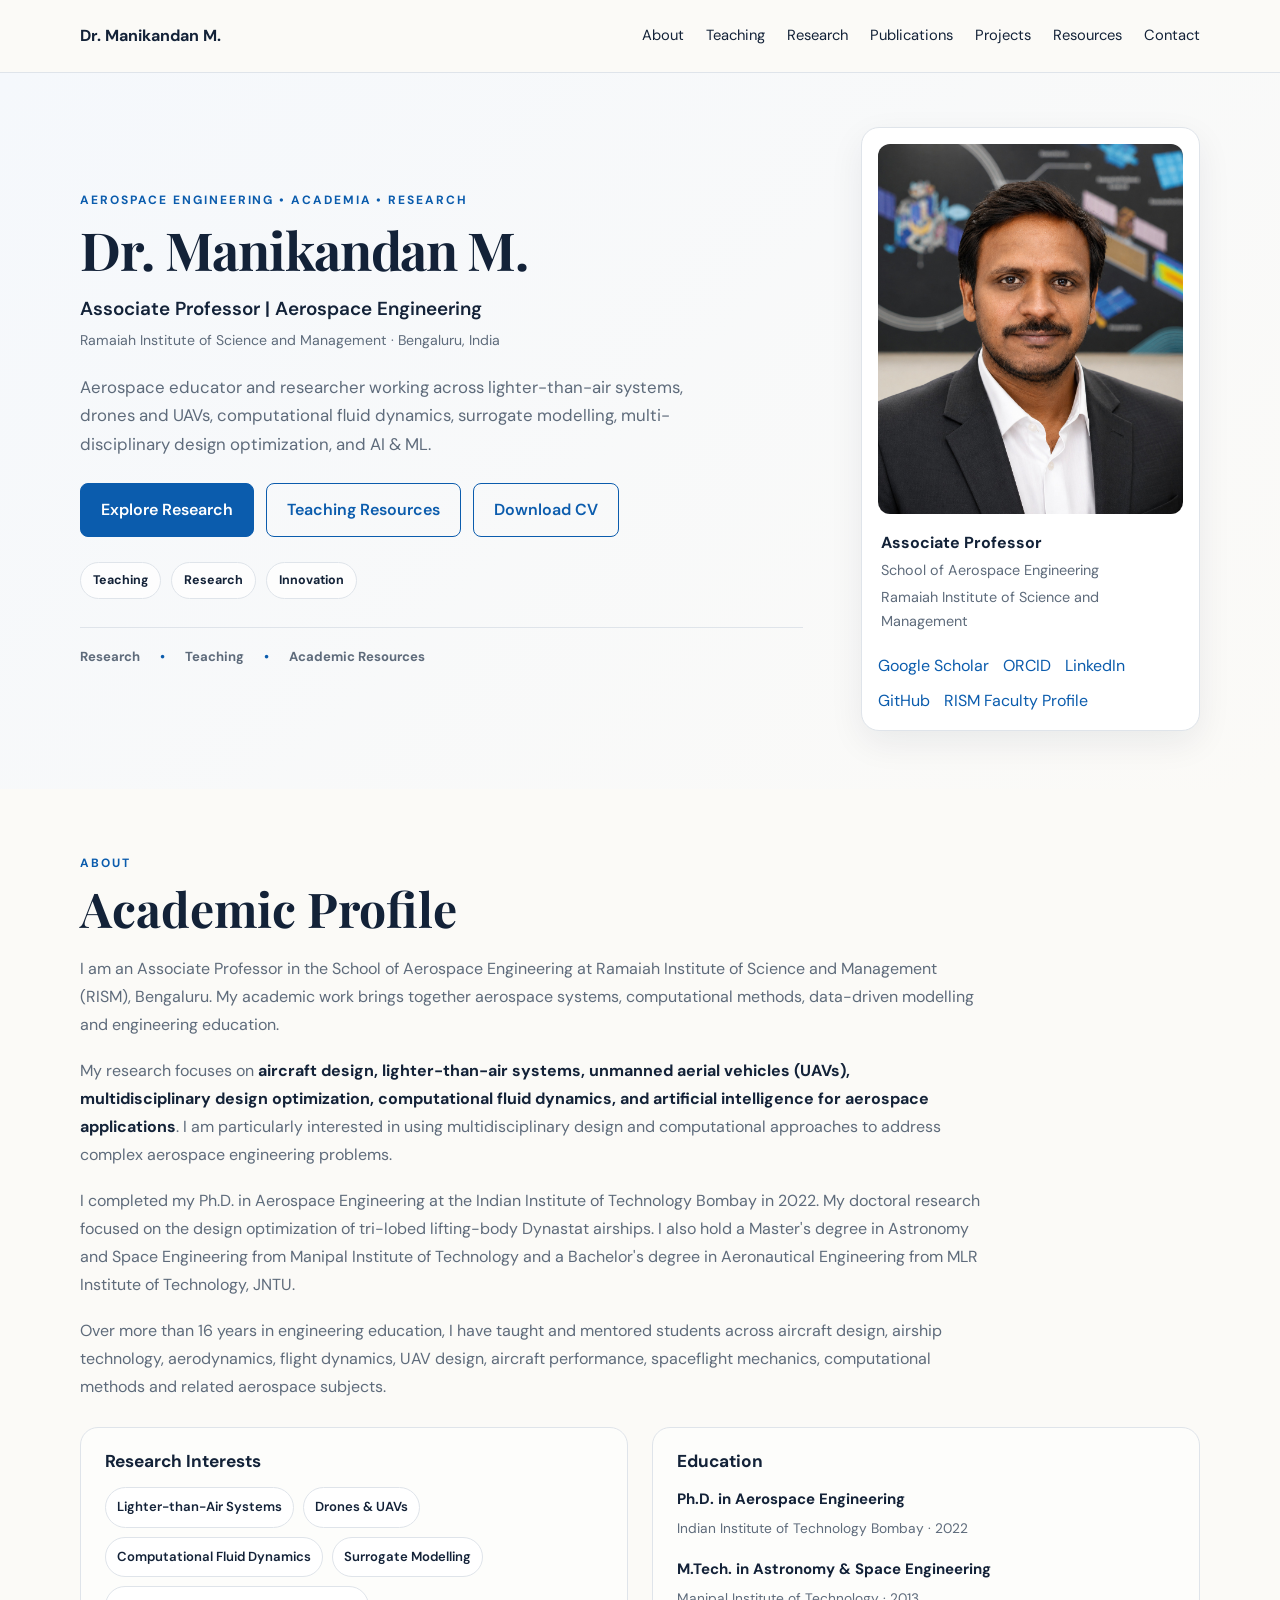
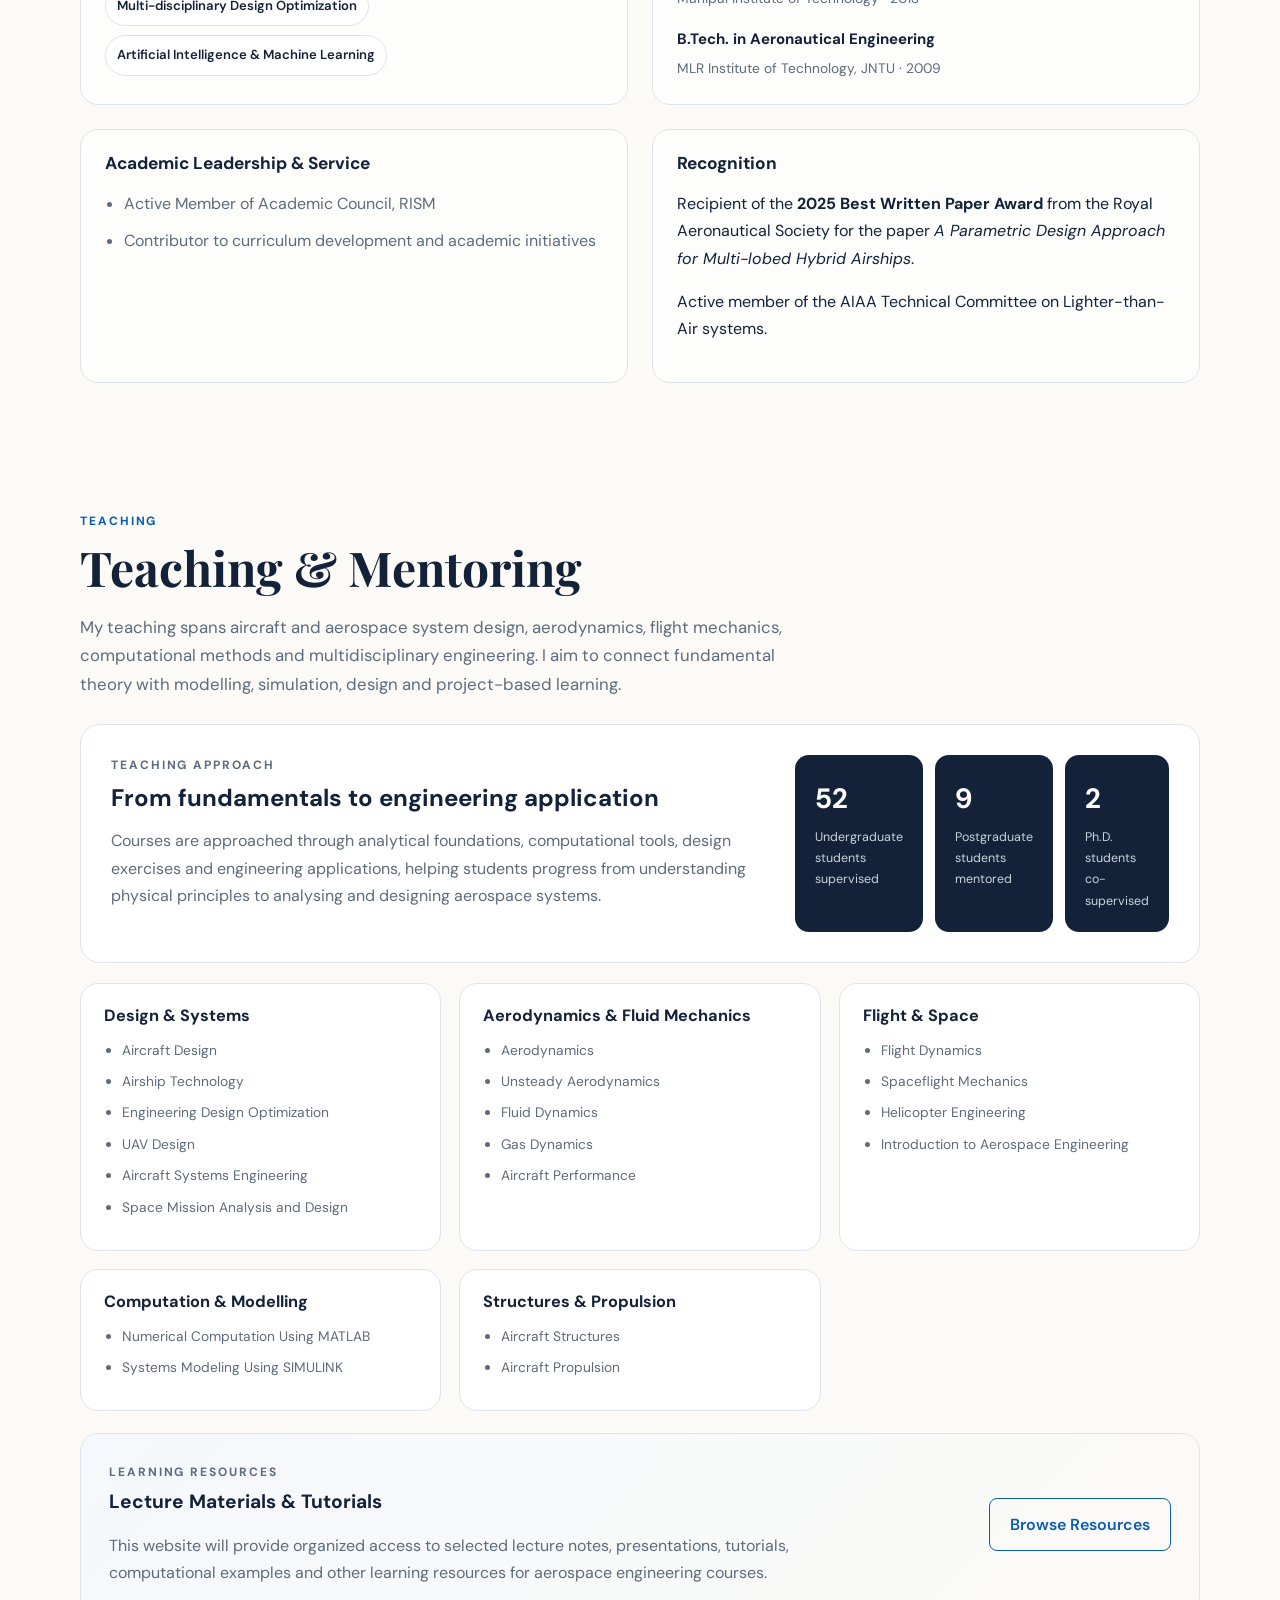
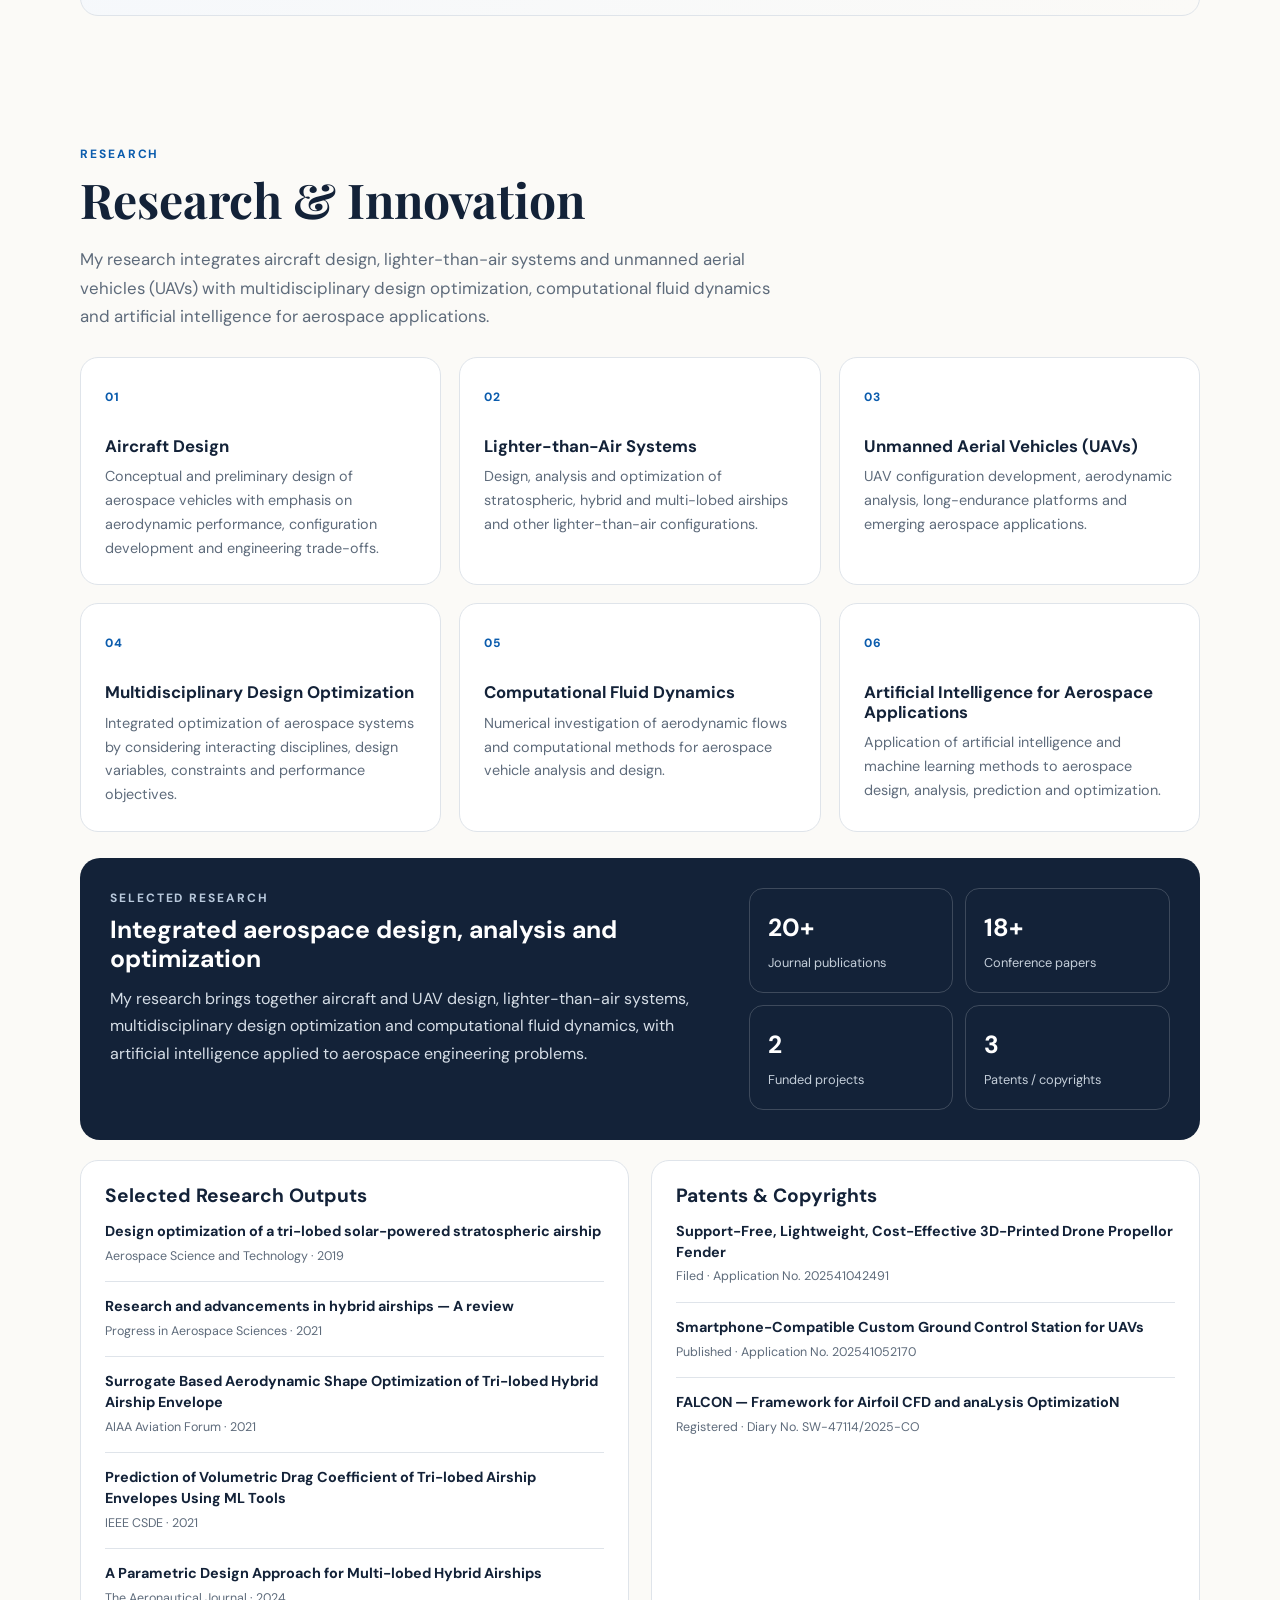
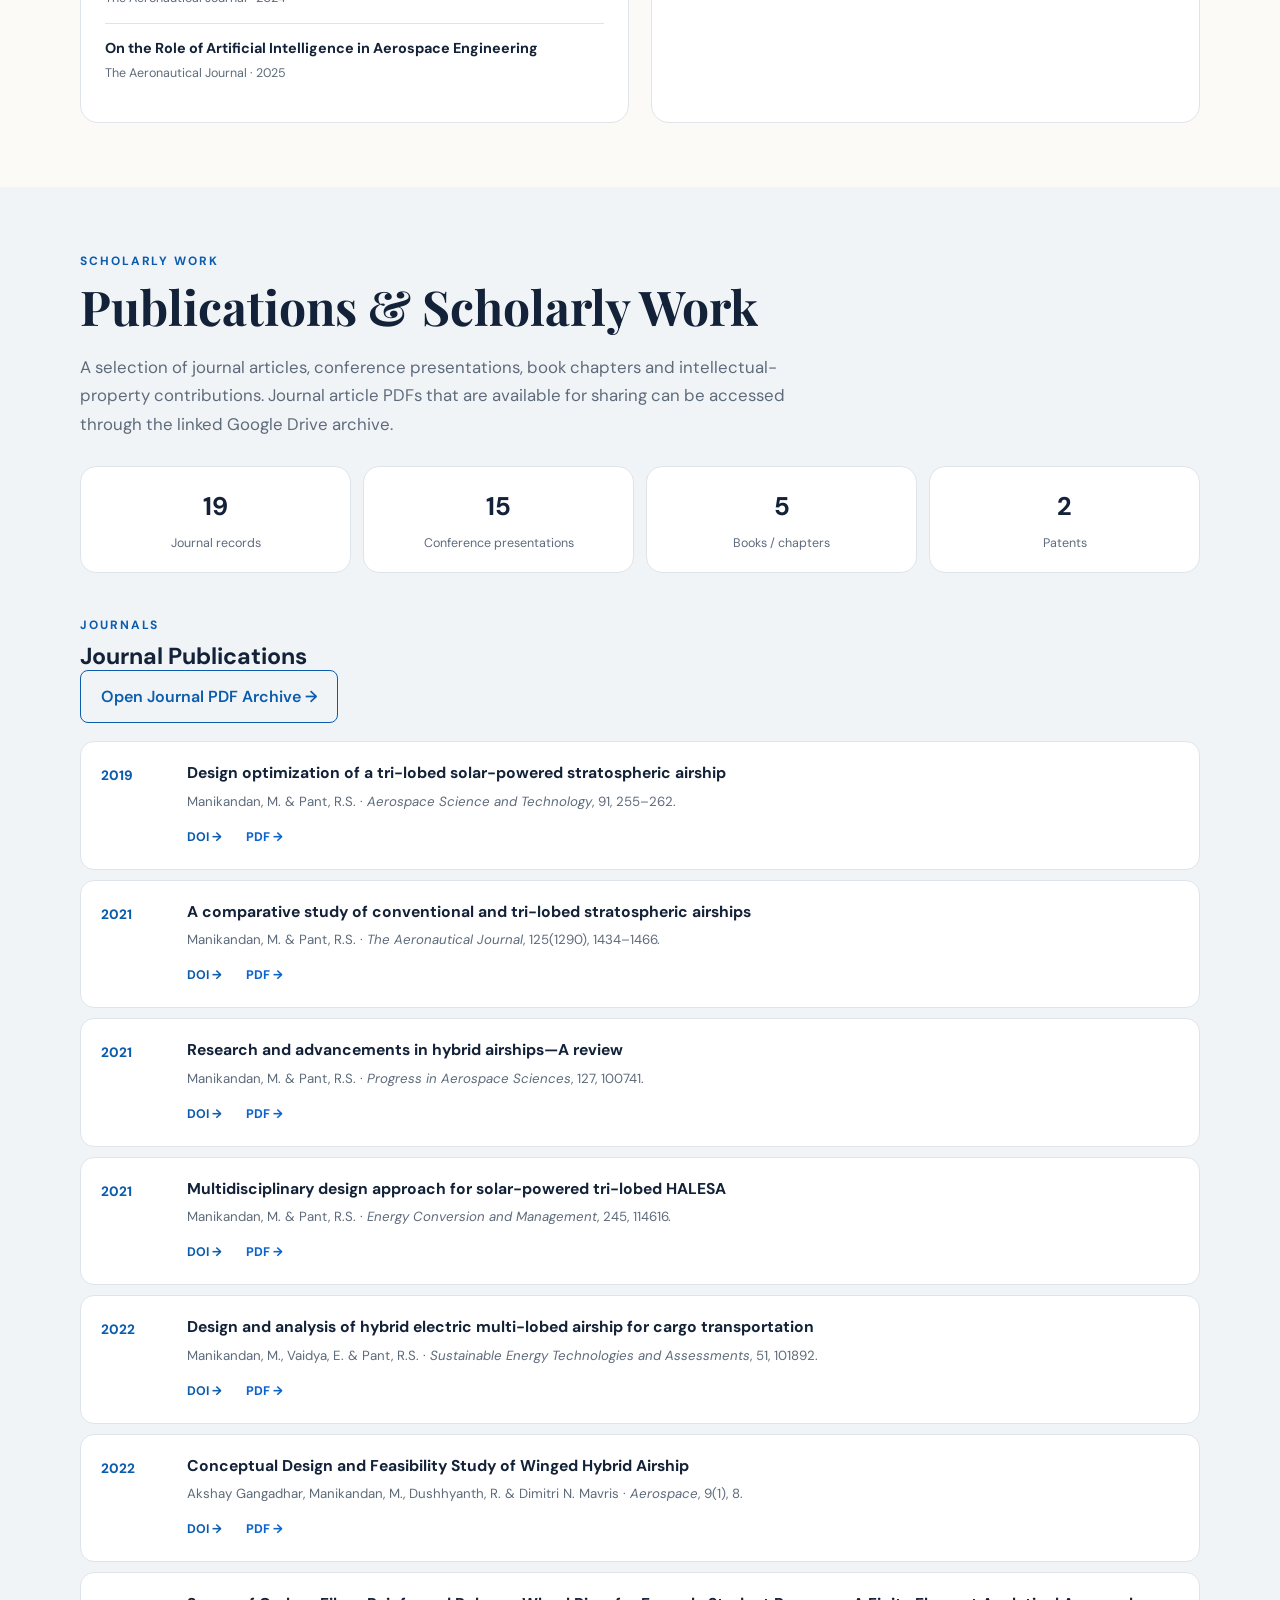
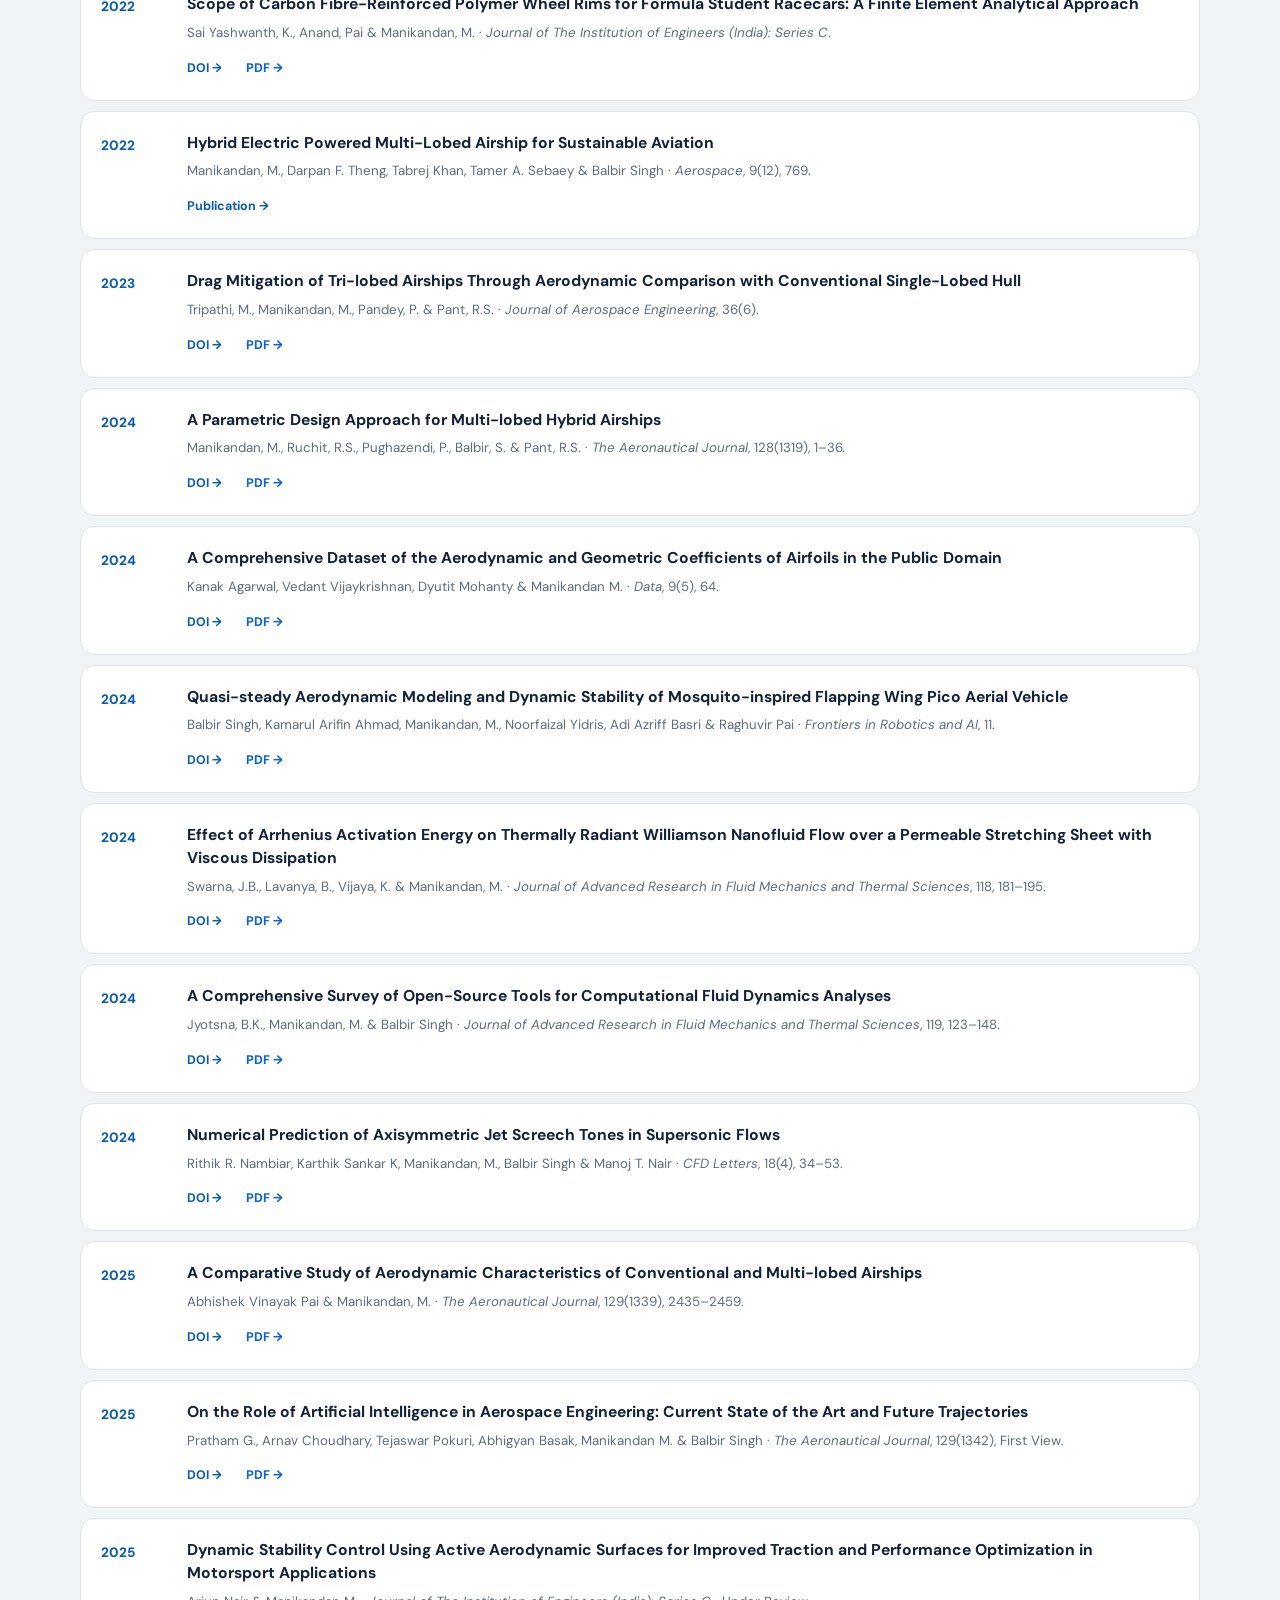
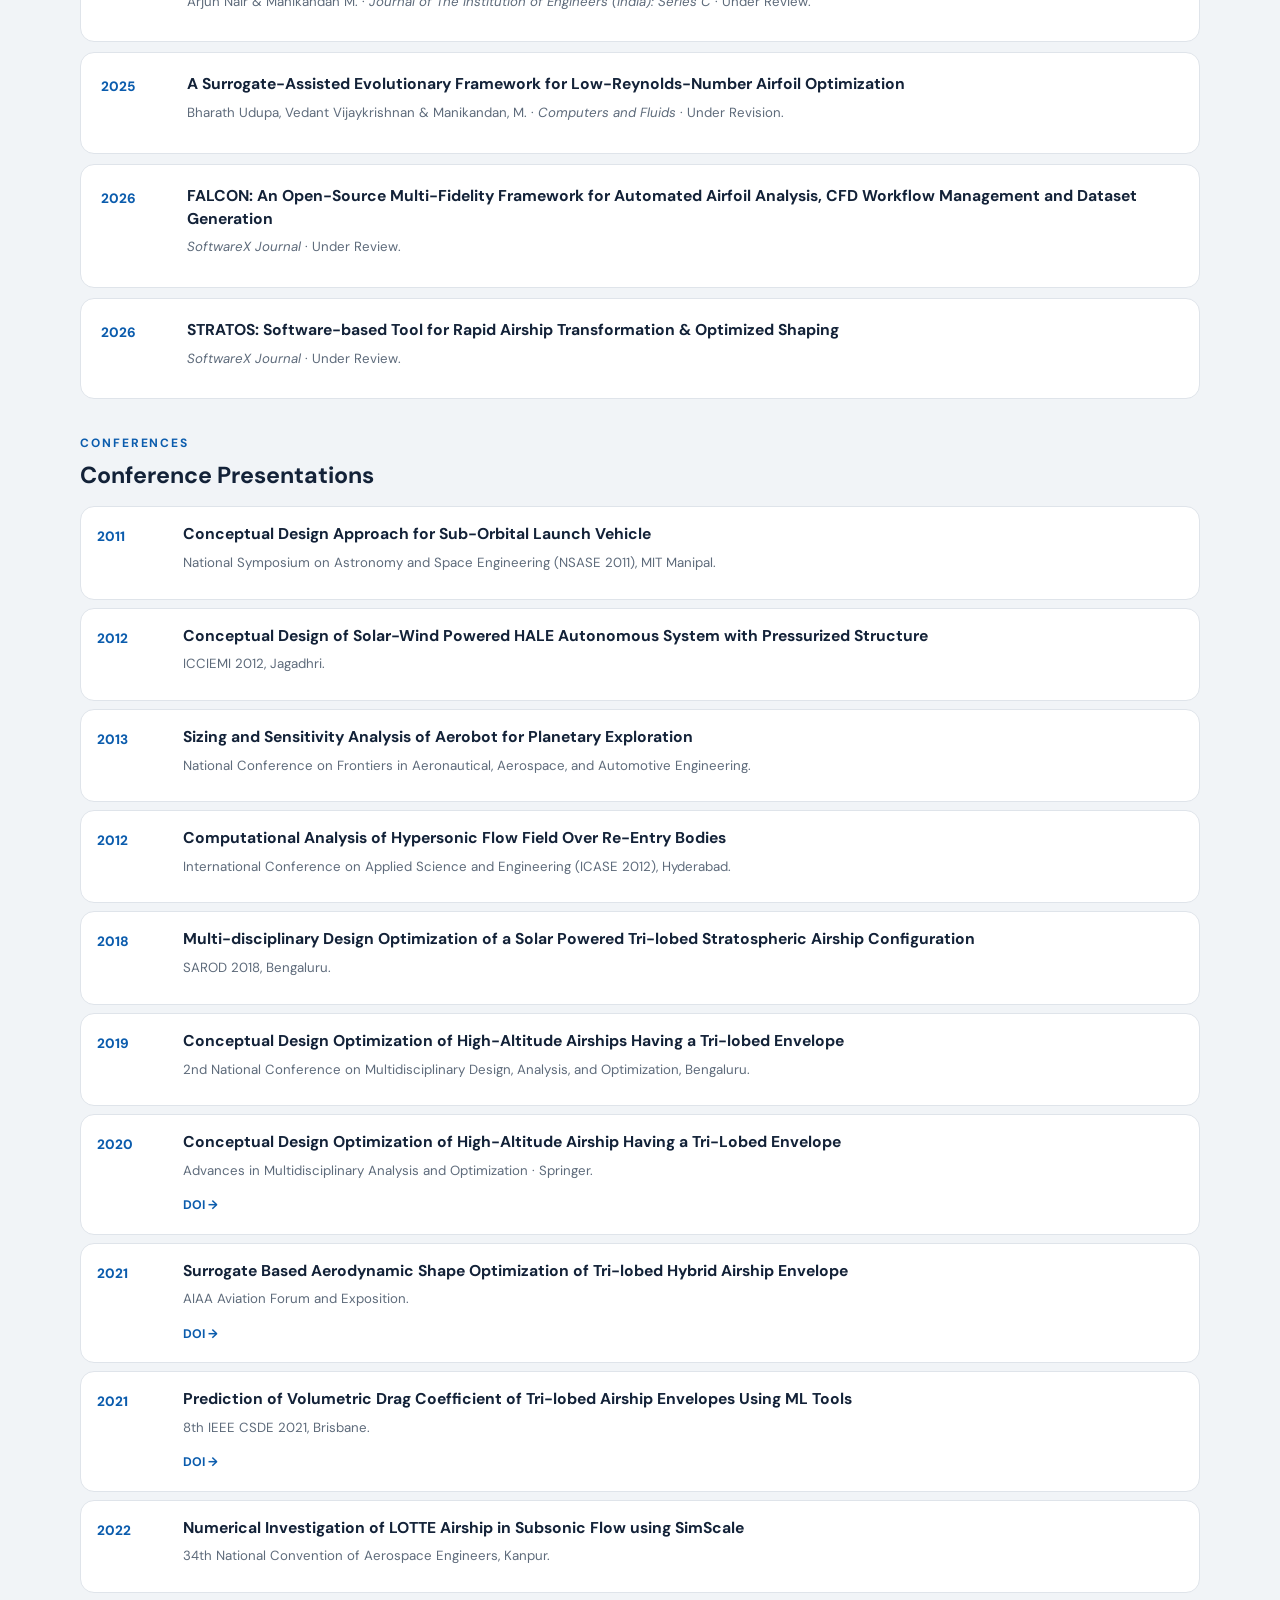
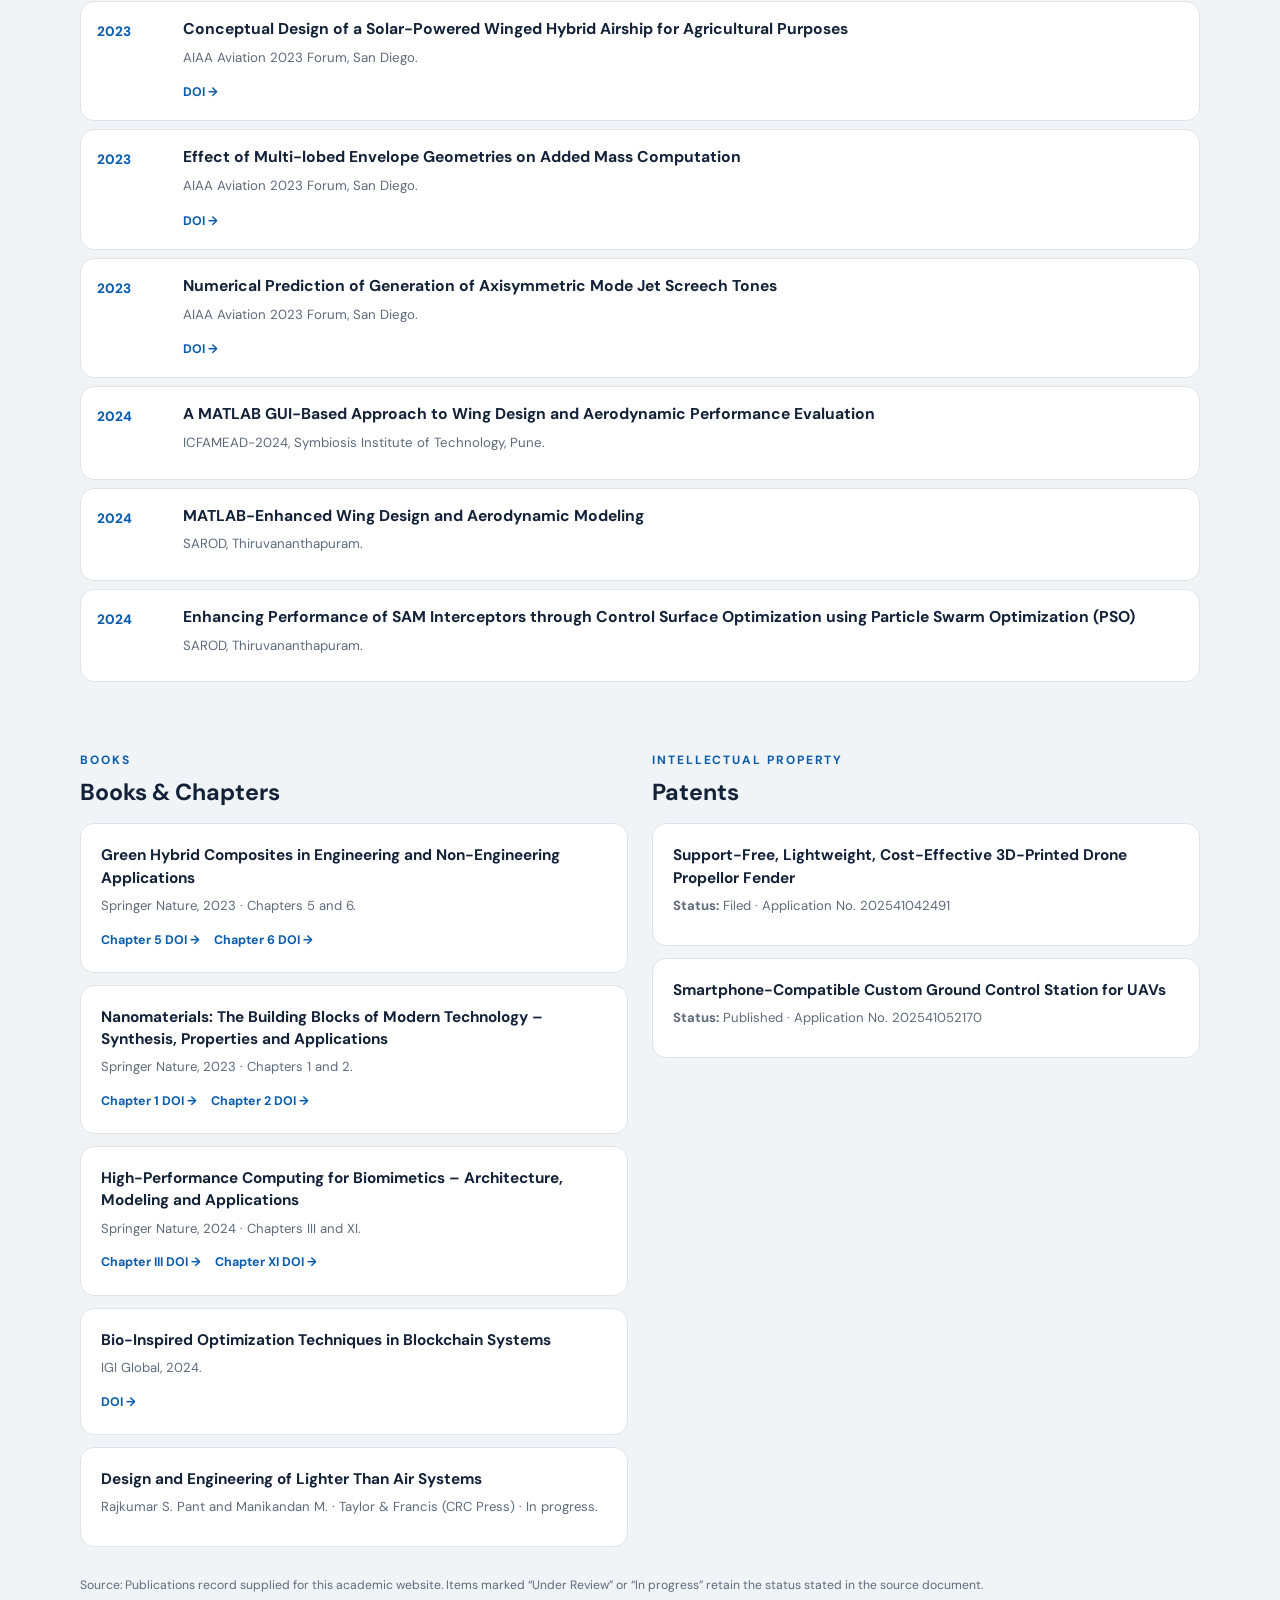
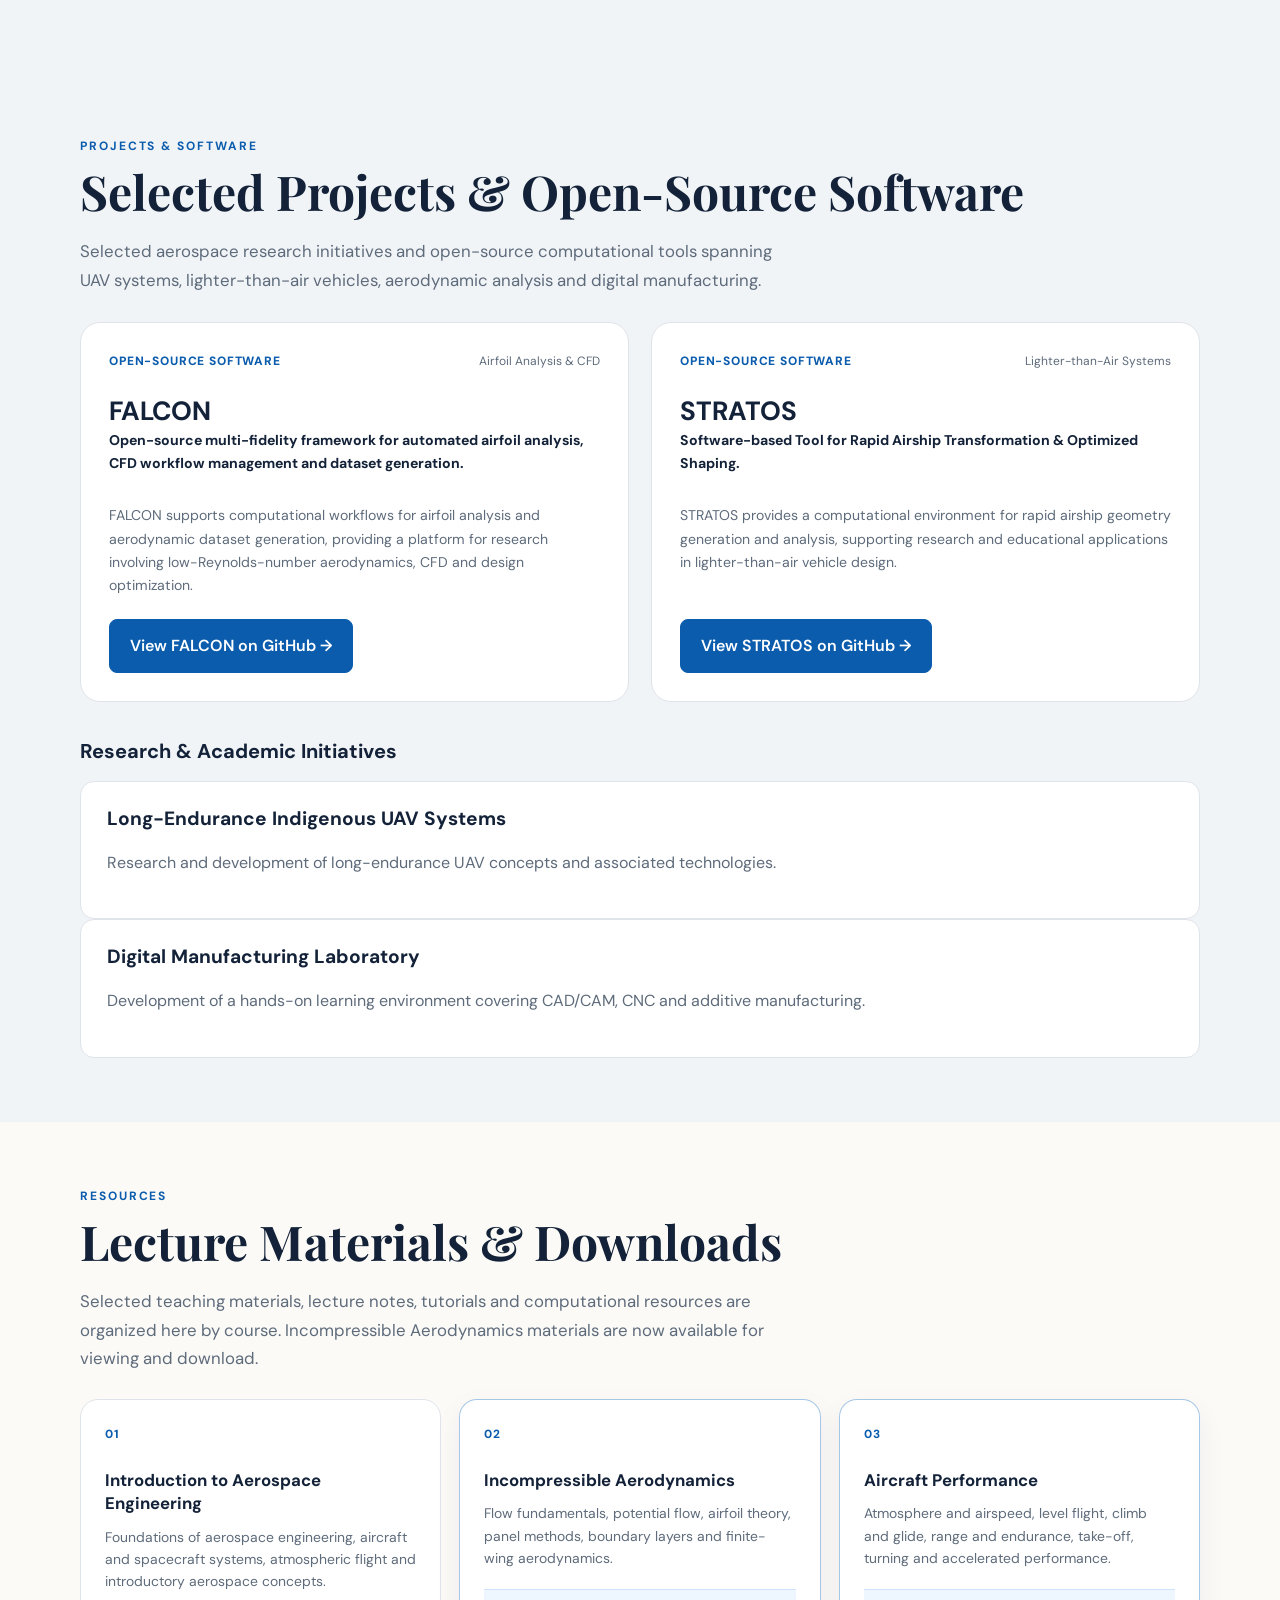
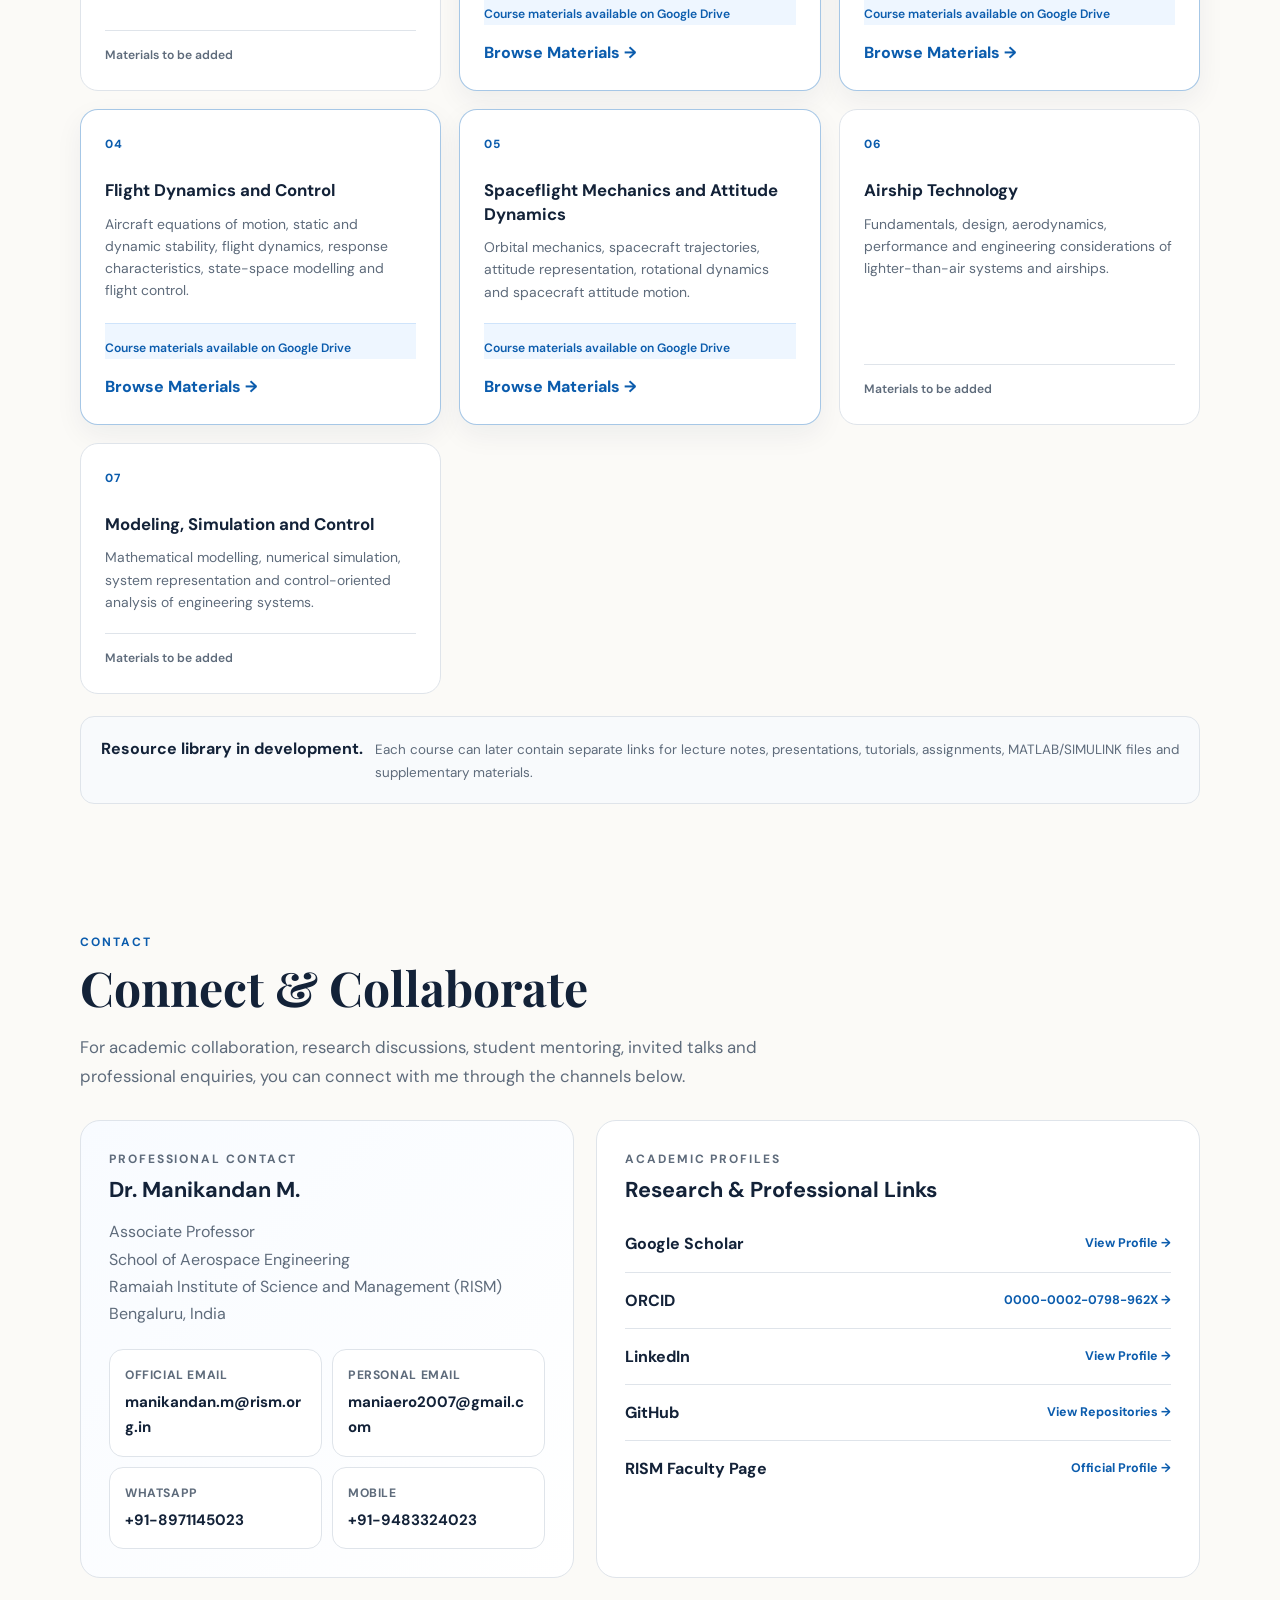
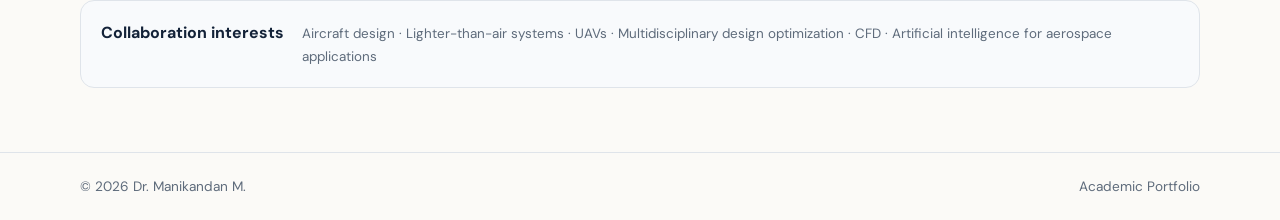
==== commit b367ff9b: "Add files via upload" ====
--- a/index.html
+++ b/index.html
@@ -6,6 +6,22 @@
   <meta name="description" content="Academic profile of Dr. Manikandan M., with research interests in aircraft design, lighter-than-air systems, UAVs, multidisciplinary design optimization, computational fluid dynamics, and artificial intelligence for aerospace applications.">
   <title>Dr. Manikandan M. | Aerospace Engineering</title>
   <link rel="stylesheet" href="assets/css/style.css">
+
+<style>
+/* Publication PDF access buttons */
+.publication a.pdf-access {
+  display:inline-block;
+  margin-left:14px;
+  font-weight:800;
+  color:#0b63ce;
+  text-decoration:none;
+}
+.publication a.pdf-access:hover { text-decoration:underline; }
+@media(max-width:600px) {
+  .publication a.pdf-access { margin-left:10px; }
+}
+</style>
+
 </head>
 <body>
 <header class="site-header">
@@ -190,26 +206,26 @@
     <div class="pub-group">
       <div class="pub-group-head">
         <div><p class="eyebrow">JOURNALS</p><h3>Journal Publications</h3></div>
-        <a class="btn secondary" href="https://drive.google.com/drive/folders/1fYrCF9uP5eNdRb2AKuwVRLHD2Buf-lx8?usp=sharing" target="_blank" rel="noopener">Journal Article PDFs →</a>
+        <a class="btn secondary" href="https://drive.google.com/drive/folders/1fYrCF9uP5eNdRb2AKuwVRLHD2Buf-lx8?usp=sharing" target="_blank" rel="noopener">Open Journal PDF Archive →</a>
       </div>
       <div class="publication-list">
-        <article class="publication"><span class="year">2019</span><div><h3>Design optimization of a tri-lobed solar-powered stratospheric airship</h3><p>Manikandan, M. & Pant, R.S. · <em>Aerospace Science and Technology</em>, 91, 255–262.</p><a href="https://doi.org/10.1016/j.ast.2019.05.016" target="_blank" rel="noopener">DOI →</a></div></article>
-        <article class="publication"><span class="year">2021</span><div><h3>A comparative study of conventional and tri-lobed stratospheric airships</h3><p>Manikandan, M. & Pant, R.S. · <em>The Aeronautical Journal</em>, 125(1290), 1434–1466.</p><a href="https://doi.org/10.1017/aer.2021.24" target="_blank" rel="noopener">DOI →</a></div></article>
-        <article class="publication"><span class="year">2021</span><div><h3>Research and advancements in hybrid airships—A review</h3><p>Manikandan, M. & Pant, R.S. · <em>Progress in Aerospace Sciences</em>, 127, 100741.</p><a href="https://doi.org/10.1016/j.paerosci.2021.100741" target="_blank" rel="noopener">DOI →</a></div></article>
-        <article class="publication"><span class="year">2021</span><div><h3>Multidisciplinary design approach for solar-powered tri-lobed HALESA</h3><p>Manikandan, M. & Pant, R.S. · <em>Energy Conversion and Management</em>, 245, 114616.</p><a href="https://doi.org/10.1016/j.enconman.2021.114616" target="_blank" rel="noopener">DOI →</a></div></article>
-        <article class="publication"><span class="year">2022</span><div><h3>Design and analysis of hybrid electric multi-lobed airship for cargo transportation</h3><p>Manikandan, M., Vaidya, E. & Pant, R.S. · <em>Sustainable Energy Technologies and Assessments</em>, 51, 101892.</p><a href="https://doi.org/10.1016/j.seta.2021.101892" target="_blank" rel="noopener">DOI →</a></div></article>
-        <article class="publication"><span class="year">2022</span><div><h3>Conceptual Design and Feasibility Study of Winged Hybrid Airship</h3><p>Akshay Gangadhar, Manikandan, M., Dushhyanth, R. & Dimitri N. Mavris · <em>Aerospace</em>, 9(1), 8.</p><a href="https://doi.org/10.3390/aerospace9010008" target="_blank" rel="noopener">DOI →</a></div></article>
-        <article class="publication"><span class="year">2022</span><div><h3>Scope of Carbon Fibre-Reinforced Polymer Wheel Rims for Formula Student Racecars: A Finite Element Analytical Approach</h3><p>Sai Yashwanth, K., Anand, Pai & Manikandan, M. · <em>Journal of The Institution of Engineers (India): Series C</em>.</p><a href="https://doi.org/10.1007/s40032-022-00808-w" target="_blank" rel="noopener">DOI →</a></div></article>
+        <article class="publication"><span class="year">2019</span><div><h3>Design optimization of a tri-lobed solar-powered stratospheric airship</h3><p>Manikandan, M. & Pant, R.S. · <em>Aerospace Science and Technology</em>, 91, 255–262.</p><a href="https://doi.org/10.1016/j.ast.2019.05.016" target="_blank" rel="noopener">DOI →</a><a class="pdf-access" href="https://drive.google.com/drive/folders/1fYrCF9uP5eNdRb2AKuwVRLHD2Buf-lx8?usp=sharing" target="_blank" rel="noopener" title="Open the Journal Articles Google Drive folder and select this paper">PDF →</a></div></article>
+        <article class="publication"><span class="year">2021</span><div><h3>A comparative study of conventional and tri-lobed stratospheric airships</h3><p>Manikandan, M. & Pant, R.S. · <em>The Aeronautical Journal</em>, 125(1290), 1434–1466.</p><a href="https://doi.org/10.1017/aer.2021.24" target="_blank" rel="noopener">DOI →</a><a class="pdf-access" href="https://drive.google.com/drive/folders/1fYrCF9uP5eNdRb2AKuwVRLHD2Buf-lx8?usp=sharing" target="_blank" rel="noopener" title="Open the Journal Articles Google Drive folder and select this paper">PDF →</a></div></article>
+        <article class="publication"><span class="year">2021</span><div><h3>Research and advancements in hybrid airships—A review</h3><p>Manikandan, M. & Pant, R.S. · <em>Progress in Aerospace Sciences</em>, 127, 100741.</p><a href="https://doi.org/10.1016/j.paerosci.2021.100741" target="_blank" rel="noopener">DOI →</a><a class="pdf-access" href="https://drive.google.com/drive/folders/1fYrCF9uP5eNdRb2AKuwVRLHD2Buf-lx8?usp=sharing" target="_blank" rel="noopener" title="Open the Journal Articles Google Drive folder and select this paper">PDF →</a></div></article>
+        <article class="publication"><span class="year">2021</span><div><h3>Multidisciplinary design approach for solar-powered tri-lobed HALESA</h3><p>Manikandan, M. & Pant, R.S. · <em>Energy Conversion and Management</em>, 245, 114616.</p><a href="https://doi.org/10.1016/j.enconman.2021.114616" target="_blank" rel="noopener">DOI →</a><a class="pdf-access" href="https://drive.google.com/drive/folders/1fYrCF9uP5eNdRb2AKuwVRLHD2Buf-lx8?usp=sharing" target="_blank" rel="noopener" title="Open the Journal Articles Google Drive folder and select this paper">PDF →</a></div></article>
+        <article class="publication"><span class="year">2022</span><div><h3>Design and analysis of hybrid electric multi-lobed airship for cargo transportation</h3><p>Manikandan, M., Vaidya, E. & Pant, R.S. · <em>Sustainable Energy Technologies and Assessments</em>, 51, 101892.</p><a href="https://doi.org/10.1016/j.seta.2021.101892" target="_blank" rel="noopener">DOI →</a><a class="pdf-access" href="https://drive.google.com/drive/folders/1fYrCF9uP5eNdRb2AKuwVRLHD2Buf-lx8?usp=sharing" target="_blank" rel="noopener" title="Open the Journal Articles Google Drive folder and select this paper">PDF →</a></div></article>
+        <article class="publication"><span class="year">2022</span><div><h3>Conceptual Design and Feasibility Study of Winged Hybrid Airship</h3><p>Akshay Gangadhar, Manikandan, M., Dushhyanth, R. & Dimitri N. Mavris · <em>Aerospace</em>, 9(1), 8.</p><a href="https://doi.org/10.3390/aerospace9010008" target="_blank" rel="noopener">DOI →</a><a class="pdf-access" href="https://drive.google.com/drive/folders/1fYrCF9uP5eNdRb2AKuwVRLHD2Buf-lx8?usp=sharing" target="_blank" rel="noopener" title="Open the Journal Articles Google Drive folder and select this paper">PDF →</a></div></article>
+        <article class="publication"><span class="year">2022</span><div><h3>Scope of Carbon Fibre-Reinforced Polymer Wheel Rims for Formula Student Racecars: A Finite Element Analytical Approach</h3><p>Sai Yashwanth, K., Anand, Pai & Manikandan, M. · <em>Journal of The Institution of Engineers (India): Series C</em>.</p><a href="https://doi.org/10.1007/s40032-022-00808-w" target="_blank" rel="noopener">DOI →</a><a class="pdf-access" href="https://drive.google.com/drive/folders/1fYrCF9uP5eNdRb2AKuwVRLHD2Buf-lx8?usp=sharing" target="_blank" rel="noopener" title="Open the Journal Articles Google Drive folder and select this paper">PDF →</a></div></article>
         <article class="publication"><span class="year">2022</span><div><h3>Hybrid Electric Powered Multi-Lobed Airship for Sustainable Aviation</h3><p>Manikandan, M., Darpan F. Theng, Tabrej Khan, Tamer A. Sebaey & Balbir Singh · <em>Aerospace</em>, 9(12), 769.</p><a href="https://www.mdpi.com/2226-4310/9/12/769" target="_blank" rel="noopener">Publication →</a></div></article>
-        <article class="publication"><span class="year">2023</span><div><h3>Drag Mitigation of Tri-lobed Airships Through Aerodynamic Comparison with Conventional Single-Lobed Hull</h3><p>Tripathi, M., Manikandan, M., Pandey, P. & Pant, R.S. · <em>Journal of Aerospace Engineering</em>, 36(6).</p><a href="https://doi.org/10.1061/JAEEEZ/ASENG-4793" target="_blank" rel="noopener">DOI →</a></div></article>
-        <article class="publication"><span class="year">2024</span><div><h3>A Parametric Design Approach for Multi-lobed Hybrid Airships</h3><p>Manikandan, M., Ruchit, R.S., Pughazendi, P., Balbir, S. & Pant, R.S. · <em>The Aeronautical Journal</em>, 128(1319), 1–36.</p><a href="https://doi.org/10.1017/aer.2023.37" target="_blank" rel="noopener">DOI →</a></div></article>
-        <article class="publication"><span class="year">2024</span><div><h3>A Comprehensive Dataset of the Aerodynamic and Geometric Coefficients of Airfoils in the Public Domain</h3><p>Kanak Agarwal, Vedant Vijaykrishnan, Dyutit Mohanty & Manikandan M. · <em>Data</em>, 9(5), 64.</p><a href="https://doi.org/10.3390/data9050064" target="_blank" rel="noopener">DOI →</a></div></article>
-        <article class="publication"><span class="year">2024</span><div><h3>Quasi-steady Aerodynamic Modeling and Dynamic Stability of Mosquito-inspired Flapping Wing Pico Aerial Vehicle</h3><p>Balbir Singh, Kamarul Arifin Ahmad, Manikandan, M., Noorfaizal Yidris, Adi Azriff Basri & Raghuvir Pai · <em>Frontiers in Robotics and AI</em>, 11.</p><a href="https://doi.org/10.3389/frobt.2024.1362206" target="_blank" rel="noopener">DOI →</a></div></article>
-        <article class="publication"><span class="year">2024</span><div><h3>Effect of Arrhenius Activation Energy on Thermally Radiant Williamson Nanofluid Flow over a Permeable Stretching Sheet with Viscous Dissipation</h3><p>Swarna, J.B., Lavanya, B., Vijaya, K. & Manikandan, M. · <em>Journal of Advanced Research in Fluid Mechanics and Thermal Sciences</em>, 118, 181–195.</p><a href="https://doi.org/10.37934/arfmts.118.2.181195" target="_blank" rel="noopener">DOI →</a></div></article>
-        <article class="publication"><span class="year">2024</span><div><h3>A Comprehensive Survey of Open-Source Tools for Computational Fluid Dynamics Analyses</h3><p>Jyotsna, B.K., Manikandan, M. & Balbir Singh · <em>Journal of Advanced Research in Fluid Mechanics and Thermal Sciences</em>, 119, 123–148.</p><a href="https://doi.org/10.37934/arfmts.119.2.123148" target="_blank" rel="noopener">DOI →</a></div></article>
-        <article class="publication"><span class="year">2024</span><div><h3>Numerical Prediction of Axisymmetric Jet Screech Tones in Supersonic Flows</h3><p>Rithik R. Nambiar, Karthik Sankar K, Manikandan, M., Balbir Singh & Manoj T. Nair · <em>CFD Letters</em>, 18(4), 34–53.</p><a href="https://doi.org/10.37934/cfdl.18.4.3453" target="_blank" rel="noopener">DOI →</a></div></article>
-        <article class="publication"><span class="year">2025</span><div><h3>A Comparative Study of Aerodynamic Characteristics of Conventional and Multi-lobed Airships</h3><p>Abhishek Vinayak Pai & Manikandan, M. · <em>The Aeronautical Journal</em>, 129(1339), 2435–2459.</p><a href="https://doi.org/10.1017/aer.2025.39" target="_blank" rel="noopener">DOI →</a></div></article>
-        <article class="publication"><span class="year">2025</span><div><h3>On the Role of Artificial Intelligence in Aerospace Engineering: Current State of the Art and Future Trajectories</h3><p>Pratham G., Arnav Choudhary, Tejaswar Pokuri, Abhigyan Basak, Manikandan M. & Balbir Singh · <em>The Aeronautical Journal</em>, 129(1342), First View.</p><a href="https://doi.org/10.1017/aer.2025.10050" target="_blank" rel="noopener">DOI →</a></div></article>
+        <article class="publication"><span class="year">2023</span><div><h3>Drag Mitigation of Tri-lobed Airships Through Aerodynamic Comparison with Conventional Single-Lobed Hull</h3><p>Tripathi, M., Manikandan, M., Pandey, P. & Pant, R.S. · <em>Journal of Aerospace Engineering</em>, 36(6).</p><a href="https://doi.org/10.1061/JAEEEZ/ASENG-4793" target="_blank" rel="noopener">DOI →</a><a class="pdf-access" href="https://drive.google.com/drive/folders/1fYrCF9uP5eNdRb2AKuwVRLHD2Buf-lx8?usp=sharing" target="_blank" rel="noopener" title="Open the Journal Articles Google Drive folder and select this paper">PDF →</a></div></article>
+        <article class="publication"><span class="year">2024</span><div><h3>A Parametric Design Approach for Multi-lobed Hybrid Airships</h3><p>Manikandan, M., Ruchit, R.S., Pughazendi, P., Balbir, S. & Pant, R.S. · <em>The Aeronautical Journal</em>, 128(1319), 1–36.</p><a href="https://doi.org/10.1017/aer.2023.37" target="_blank" rel="noopener">DOI →</a><a class="pdf-access" href="https://drive.google.com/drive/folders/1fYrCF9uP5eNdRb2AKuwVRLHD2Buf-lx8?usp=sharing" target="_blank" rel="noopener" title="Open the Journal Articles Google Drive folder and select this paper">PDF →</a></div></article>
+        <article class="publication"><span class="year">2024</span><div><h3>A Comprehensive Dataset of the Aerodynamic and Geometric Coefficients of Airfoils in the Public Domain</h3><p>Kanak Agarwal, Vedant Vijaykrishnan, Dyutit Mohanty & Manikandan M. · <em>Data</em>, 9(5), 64.</p><a href="https://doi.org/10.3390/data9050064" target="_blank" rel="noopener">DOI →</a><a class="pdf-access" href="https://drive.google.com/drive/folders/1fYrCF9uP5eNdRb2AKuwVRLHD2Buf-lx8?usp=sharing" target="_blank" rel="noopener" title="Open the Journal Articles Google Drive folder and select this paper">PDF →</a></div></article>
+        <article class="publication"><span class="year">2024</span><div><h3>Quasi-steady Aerodynamic Modeling and Dynamic Stability of Mosquito-inspired Flapping Wing Pico Aerial Vehicle</h3><p>Balbir Singh, Kamarul Arifin Ahmad, Manikandan, M., Noorfaizal Yidris, Adi Azriff Basri & Raghuvir Pai · <em>Frontiers in Robotics and AI</em>, 11.</p><a href="https://doi.org/10.3389/frobt.2024.1362206" target="_blank" rel="noopener">DOI →</a><a class="pdf-access" href="https://drive.google.com/drive/folders/1fYrCF9uP5eNdRb2AKuwVRLHD2Buf-lx8?usp=sharing" target="_blank" rel="noopener" title="Open the Journal Articles Google Drive folder and select this paper">PDF →</a></div></article>
+        <article class="publication"><span class="year">2024</span><div><h3>Effect of Arrhenius Activation Energy on Thermally Radiant Williamson Nanofluid Flow over a Permeable Stretching Sheet with Viscous Dissipation</h3><p>Swarna, J.B., Lavanya, B., Vijaya, K. & Manikandan, M. · <em>Journal of Advanced Research in Fluid Mechanics and Thermal Sciences</em>, 118, 181–195.</p><a href="https://doi.org/10.37934/arfmts.118.2.181195" target="_blank" rel="noopener">DOI →</a><a class="pdf-access" href="https://drive.google.com/drive/folders/1fYrCF9uP5eNdRb2AKuwVRLHD2Buf-lx8?usp=sharing" target="_blank" rel="noopener" title="Open the Journal Articles Google Drive folder and select this paper">PDF →</a></div></article>
+        <article class="publication"><span class="year">2024</span><div><h3>A Comprehensive Survey of Open-Source Tools for Computational Fluid Dynamics Analyses</h3><p>Jyotsna, B.K., Manikandan, M. & Balbir Singh · <em>Journal of Advanced Research in Fluid Mechanics and Thermal Sciences</em>, 119, 123–148.</p><a href="https://doi.org/10.37934/arfmts.119.2.123148" target="_blank" rel="noopener">DOI →</a><a class="pdf-access" href="https://drive.google.com/drive/folders/1fYrCF9uP5eNdRb2AKuwVRLHD2Buf-lx8?usp=sharing" target="_blank" rel="noopener" title="Open the Journal Articles Google Drive folder and select this paper">PDF →</a></div></article>
+        <article class="publication"><span class="year">2024</span><div><h3>Numerical Prediction of Axisymmetric Jet Screech Tones in Supersonic Flows</h3><p>Rithik R. Nambiar, Karthik Sankar K, Manikandan, M., Balbir Singh & Manoj T. Nair · <em>CFD Letters</em>, 18(4), 34–53.</p><a href="https://doi.org/10.37934/cfdl.18.4.3453" target="_blank" rel="noopener">DOI →</a><a class="pdf-access" href="https://drive.google.com/drive/folders/1fYrCF9uP5eNdRb2AKuwVRLHD2Buf-lx8?usp=sharing" target="_blank" rel="noopener" title="Open the Journal Articles Google Drive folder and select this paper">PDF →</a></div></article>
+        <article class="publication"><span class="year">2025</span><div><h3>A Comparative Study of Aerodynamic Characteristics of Conventional and Multi-lobed Airships</h3><p>Abhishek Vinayak Pai & Manikandan, M. · <em>The Aeronautical Journal</em>, 129(1339), 2435–2459.</p><a href="https://doi.org/10.1017/aer.2025.39" target="_blank" rel="noopener">DOI →</a><a class="pdf-access" href="https://drive.google.com/drive/folders/1fYrCF9uP5eNdRb2AKuwVRLHD2Buf-lx8?usp=sharing" target="_blank" rel="noopener" title="Open the Journal Articles Google Drive folder and select this paper">PDF →</a></div></article>
+        <article class="publication"><span class="year">2025</span><div><h3>On the Role of Artificial Intelligence in Aerospace Engineering: Current State of the Art and Future Trajectories</h3><p>Pratham G., Arnav Choudhary, Tejaswar Pokuri, Abhigyan Basak, Manikandan M. & Balbir Singh · <em>The Aeronautical Journal</em>, 129(1342), First View.</p><a href="https://doi.org/10.1017/aer.2025.10050" target="_blank" rel="noopener">DOI →</a><a class="pdf-access" href="https://drive.google.com/drive/folders/1fYrCF9uP5eNdRb2AKuwVRLHD2Buf-lx8?usp=sharing" target="_blank" rel="noopener" title="Open the Journal Articles Google Drive folder and select this paper">PDF →</a></div></article>
         <article class="publication"><span class="year">2025</span><div><h3>Dynamic Stability Control Using Active Aerodynamic Surfaces for Improved Traction and Performance Optimization in Motorsport Applications</h3><p>Arjun Nair & Manikandan M. · <em>Journal of The Institution of Engineers (India): Series C</em> · Under Review.</p></div></article>
         <article class="publication"><span class="year">2025</span><div><h3>A Surrogate-Assisted Evolutionary Framework for Low-Reynolds-Number Airfoil Optimization</h3><p>Bharath Udupa, Vedant Vijaykrishnan & Manikandan, M. · <em>Computers and Fluids</em> · Under Revision.</p></div></article>
         <article class="publication"><span class="year">2026</span><div><h3>FALCON: An Open-Source Multi-Fidelity Framework for Automated Airfoil Analysis, CFD Workflow Management and Dataset Generation</h3><p><em>SoftwareX Journal</em> · Under Review.</p></div></article>
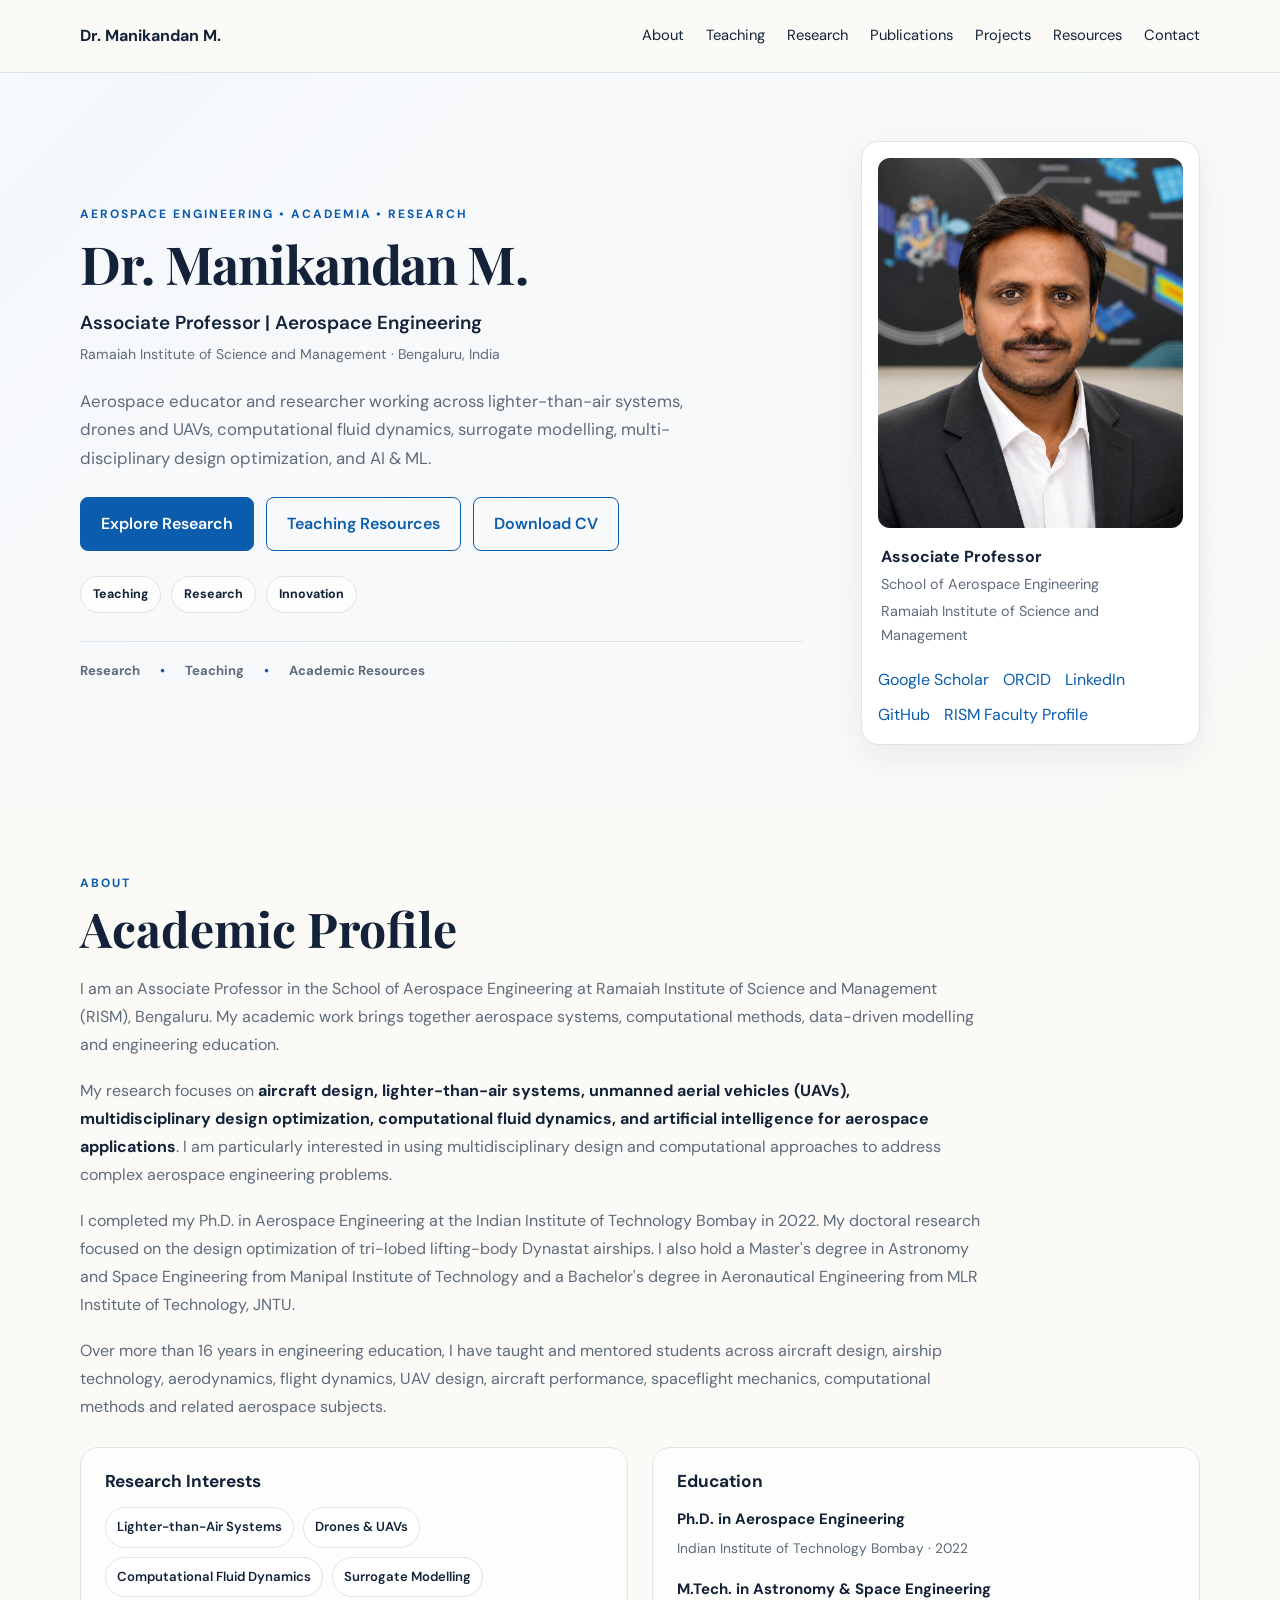
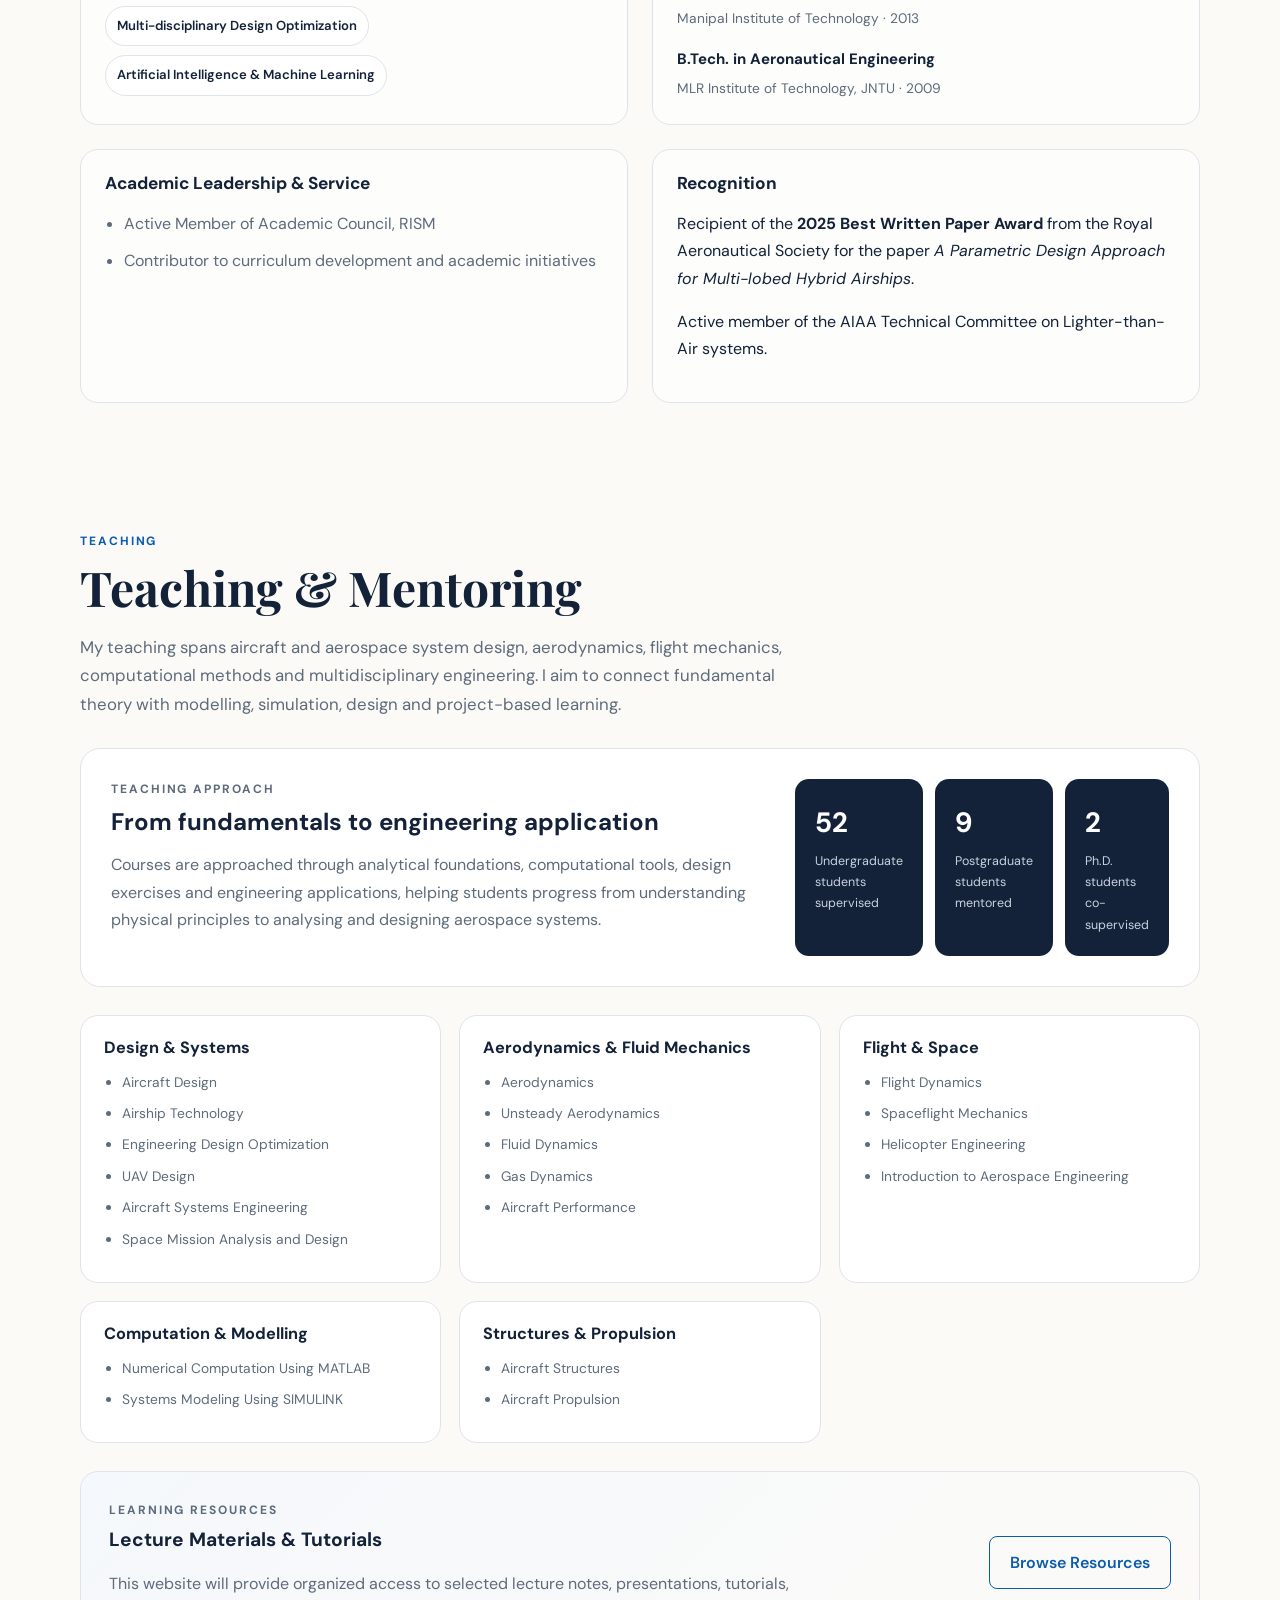
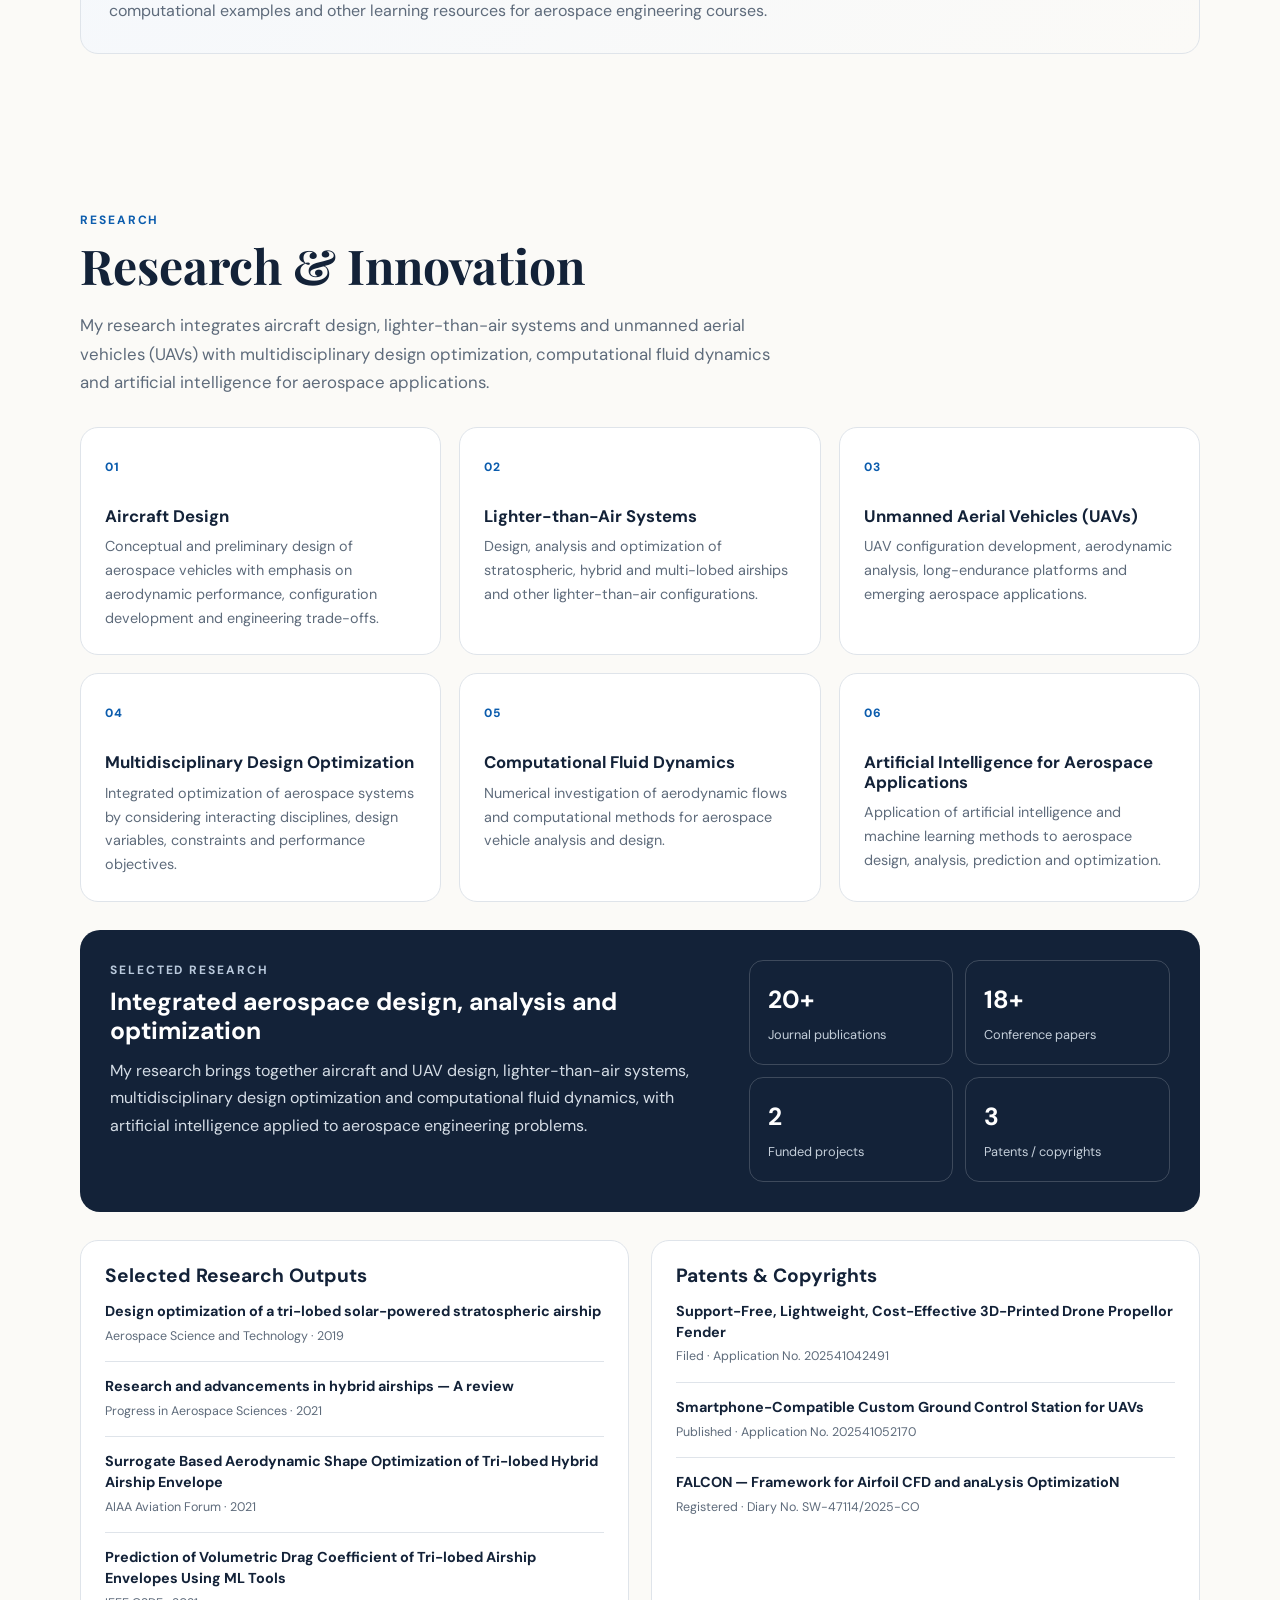
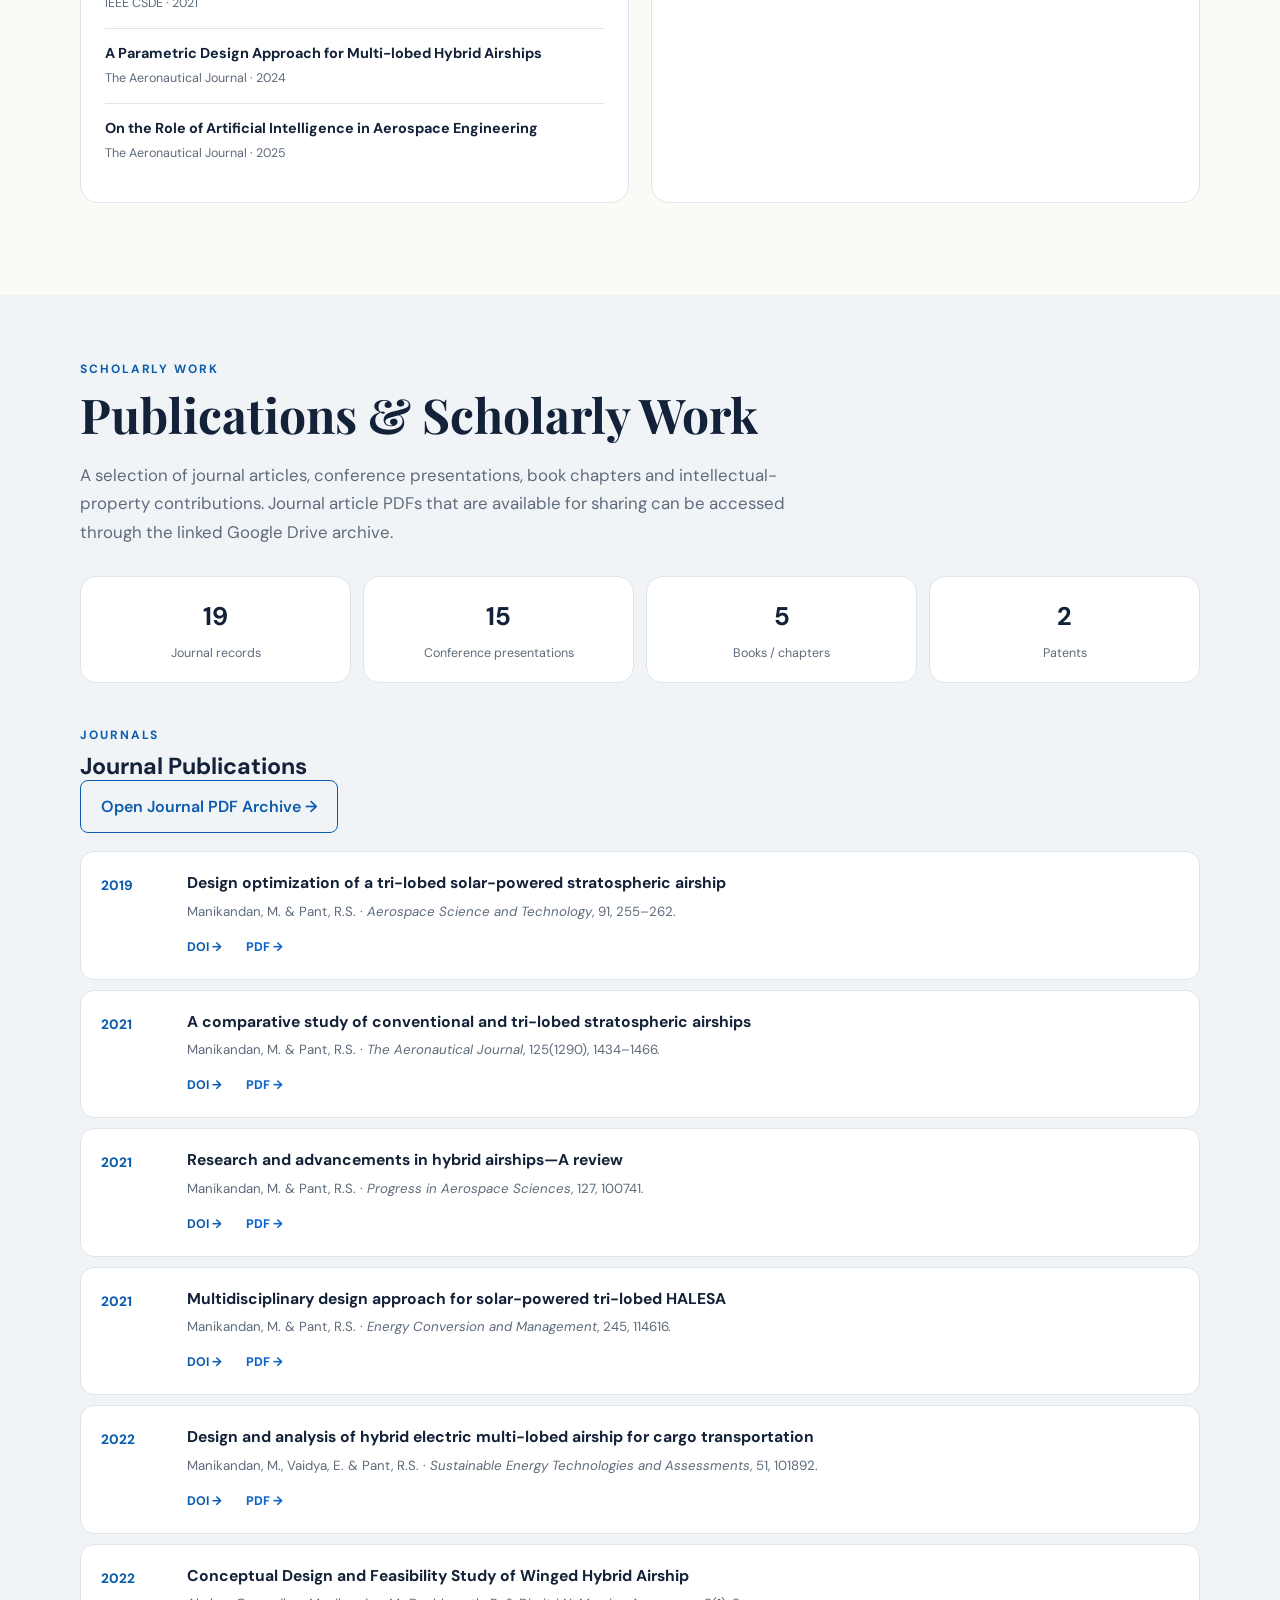
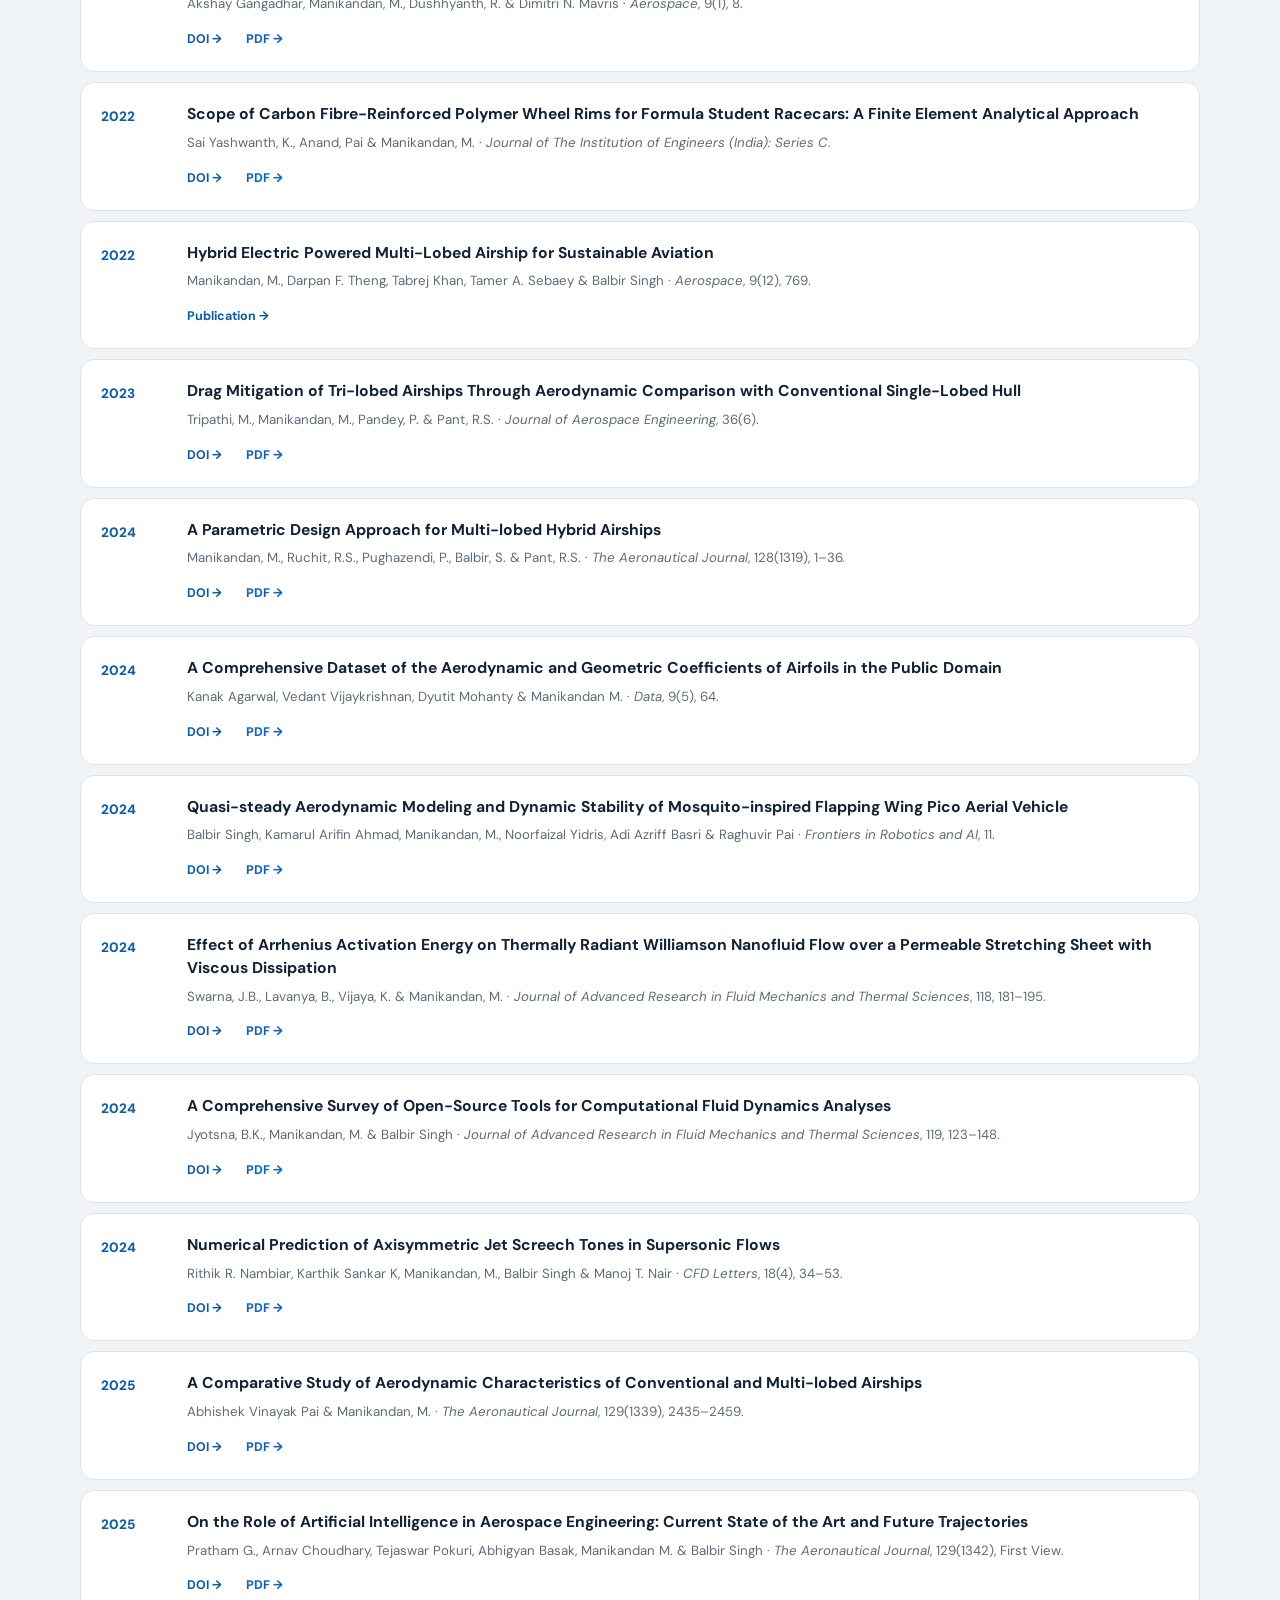
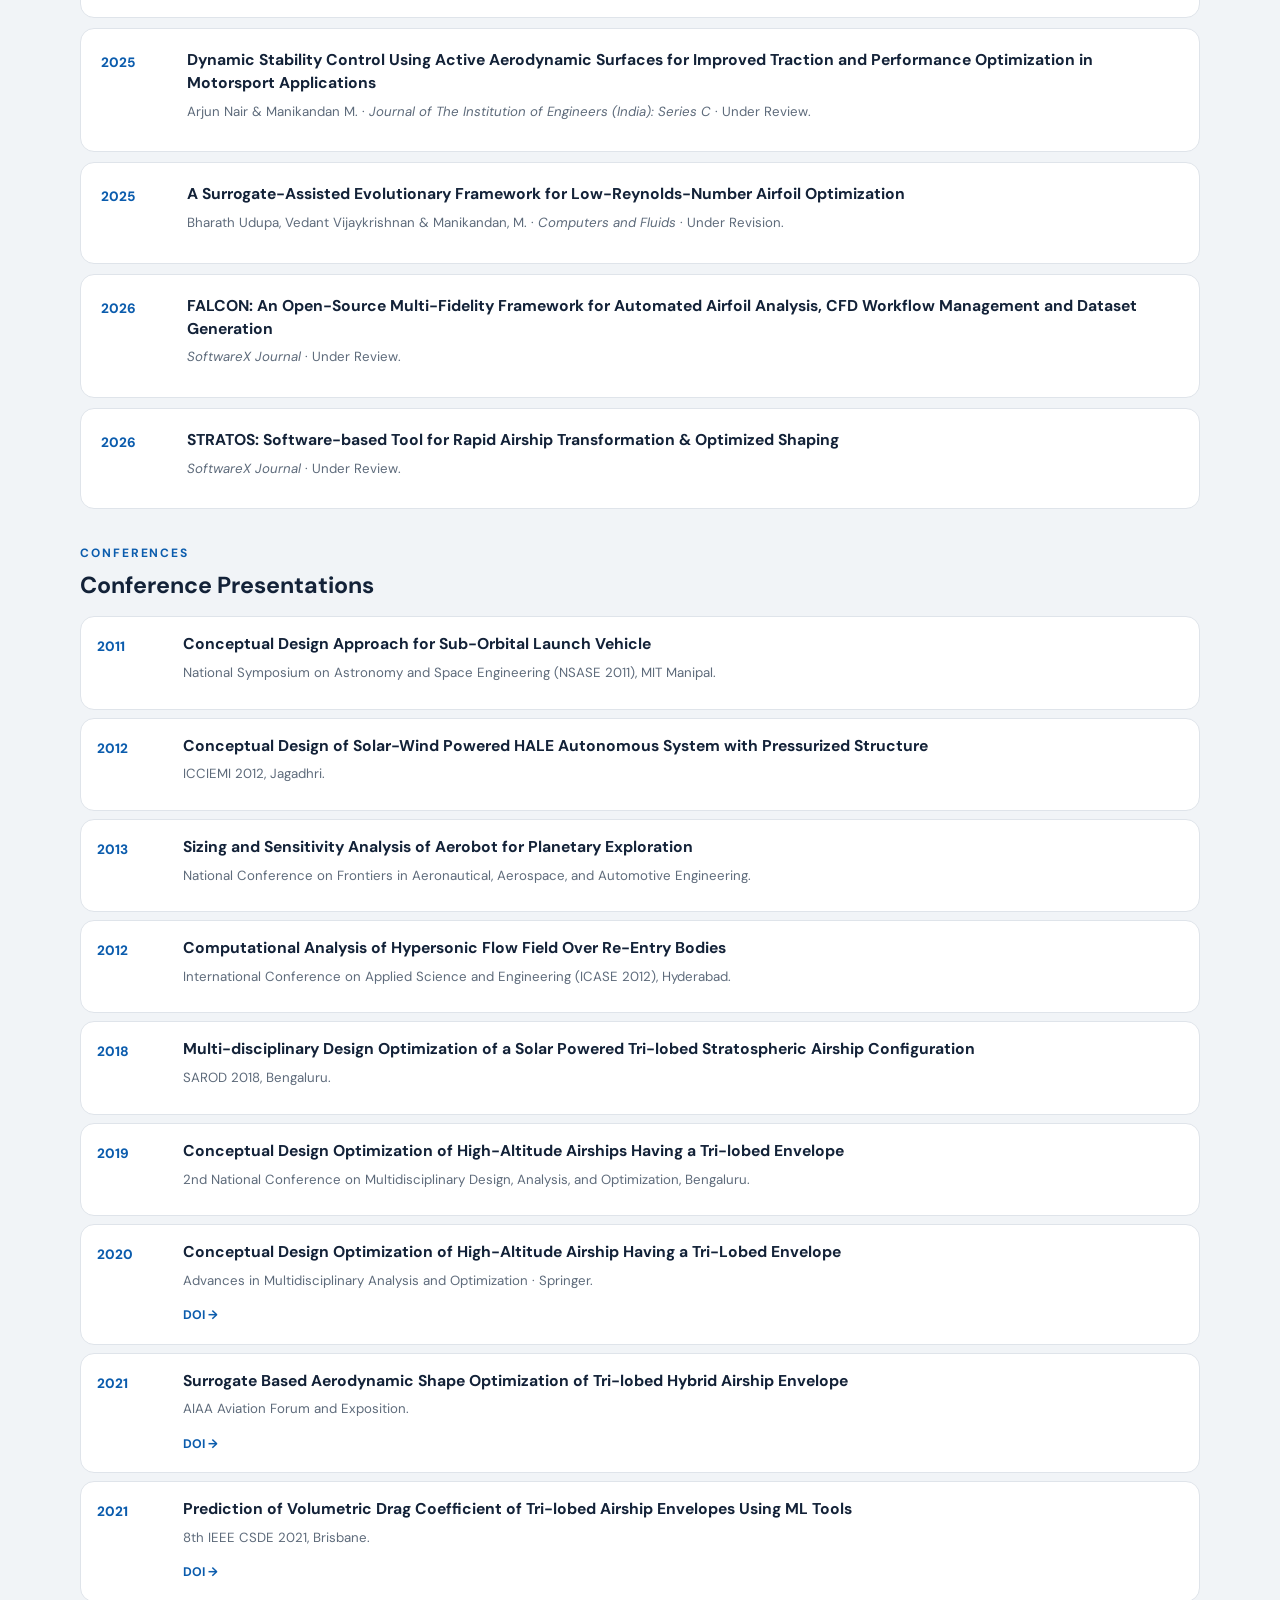
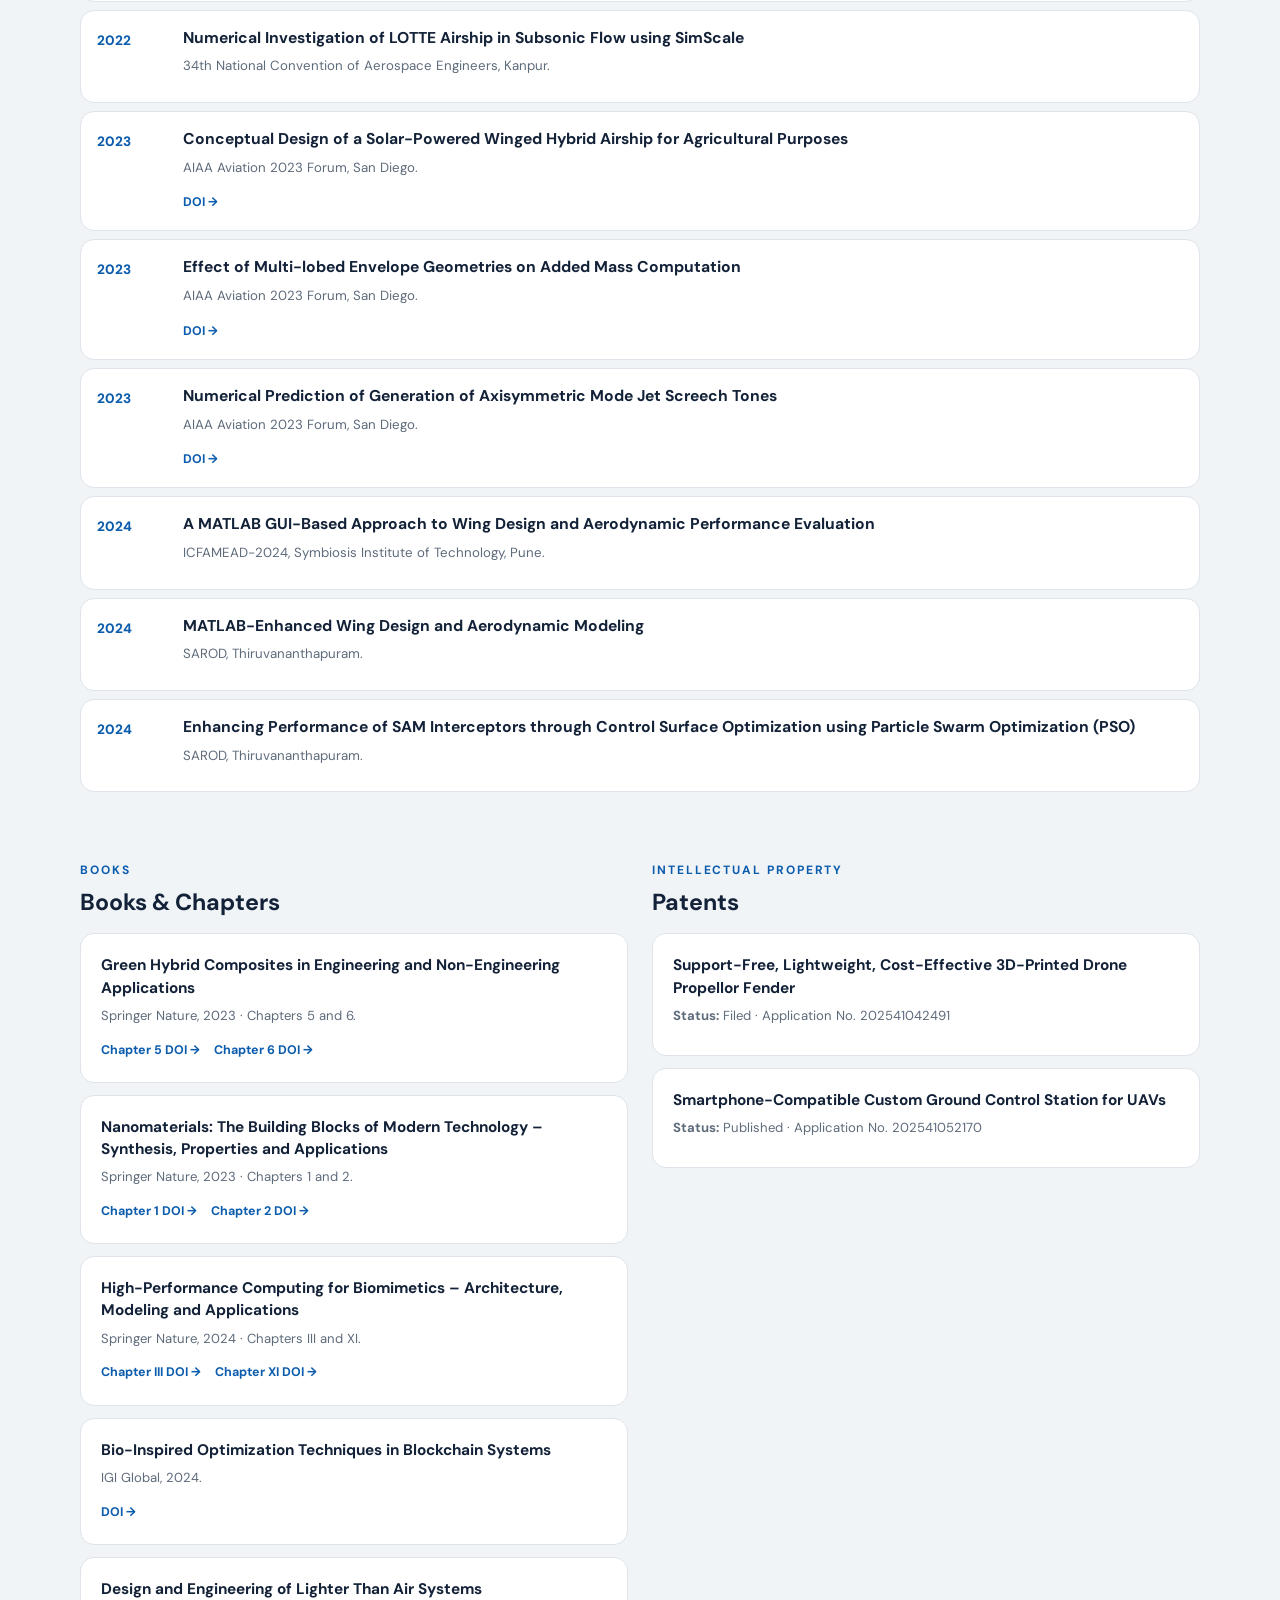
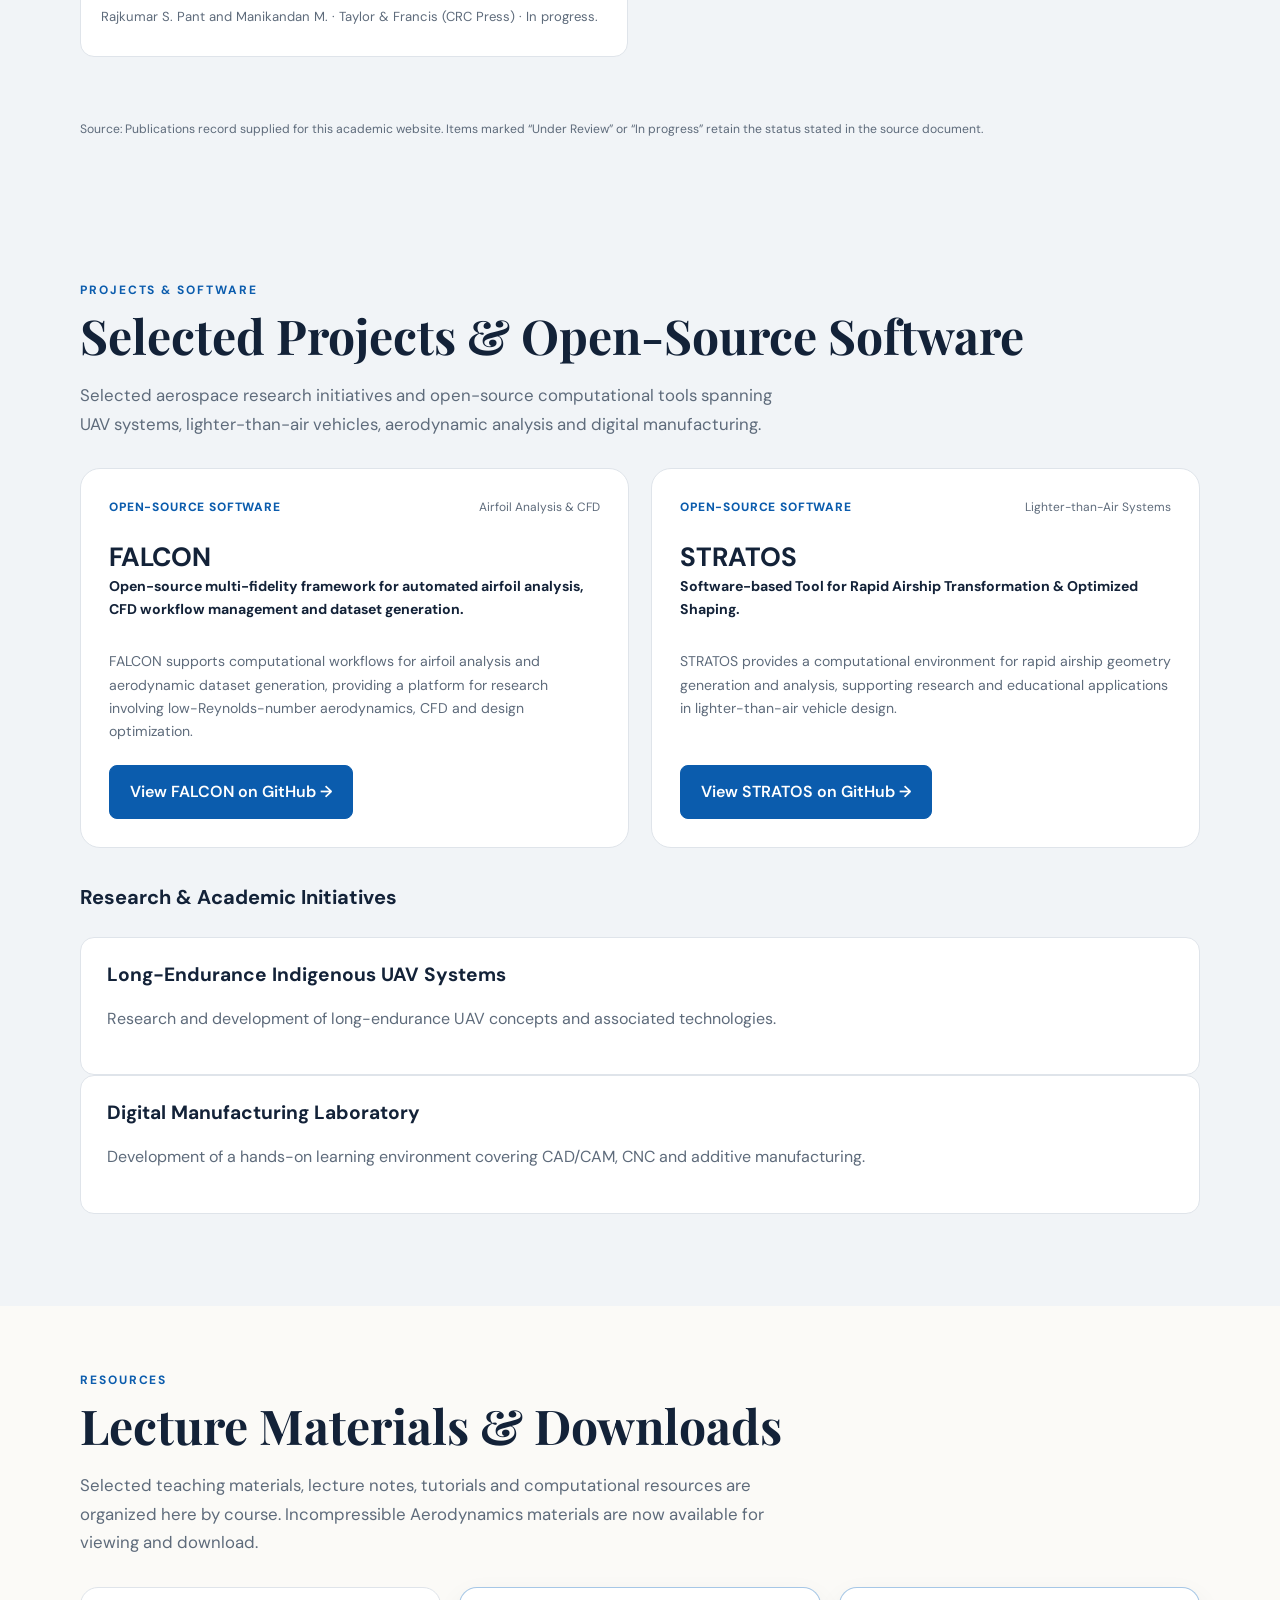
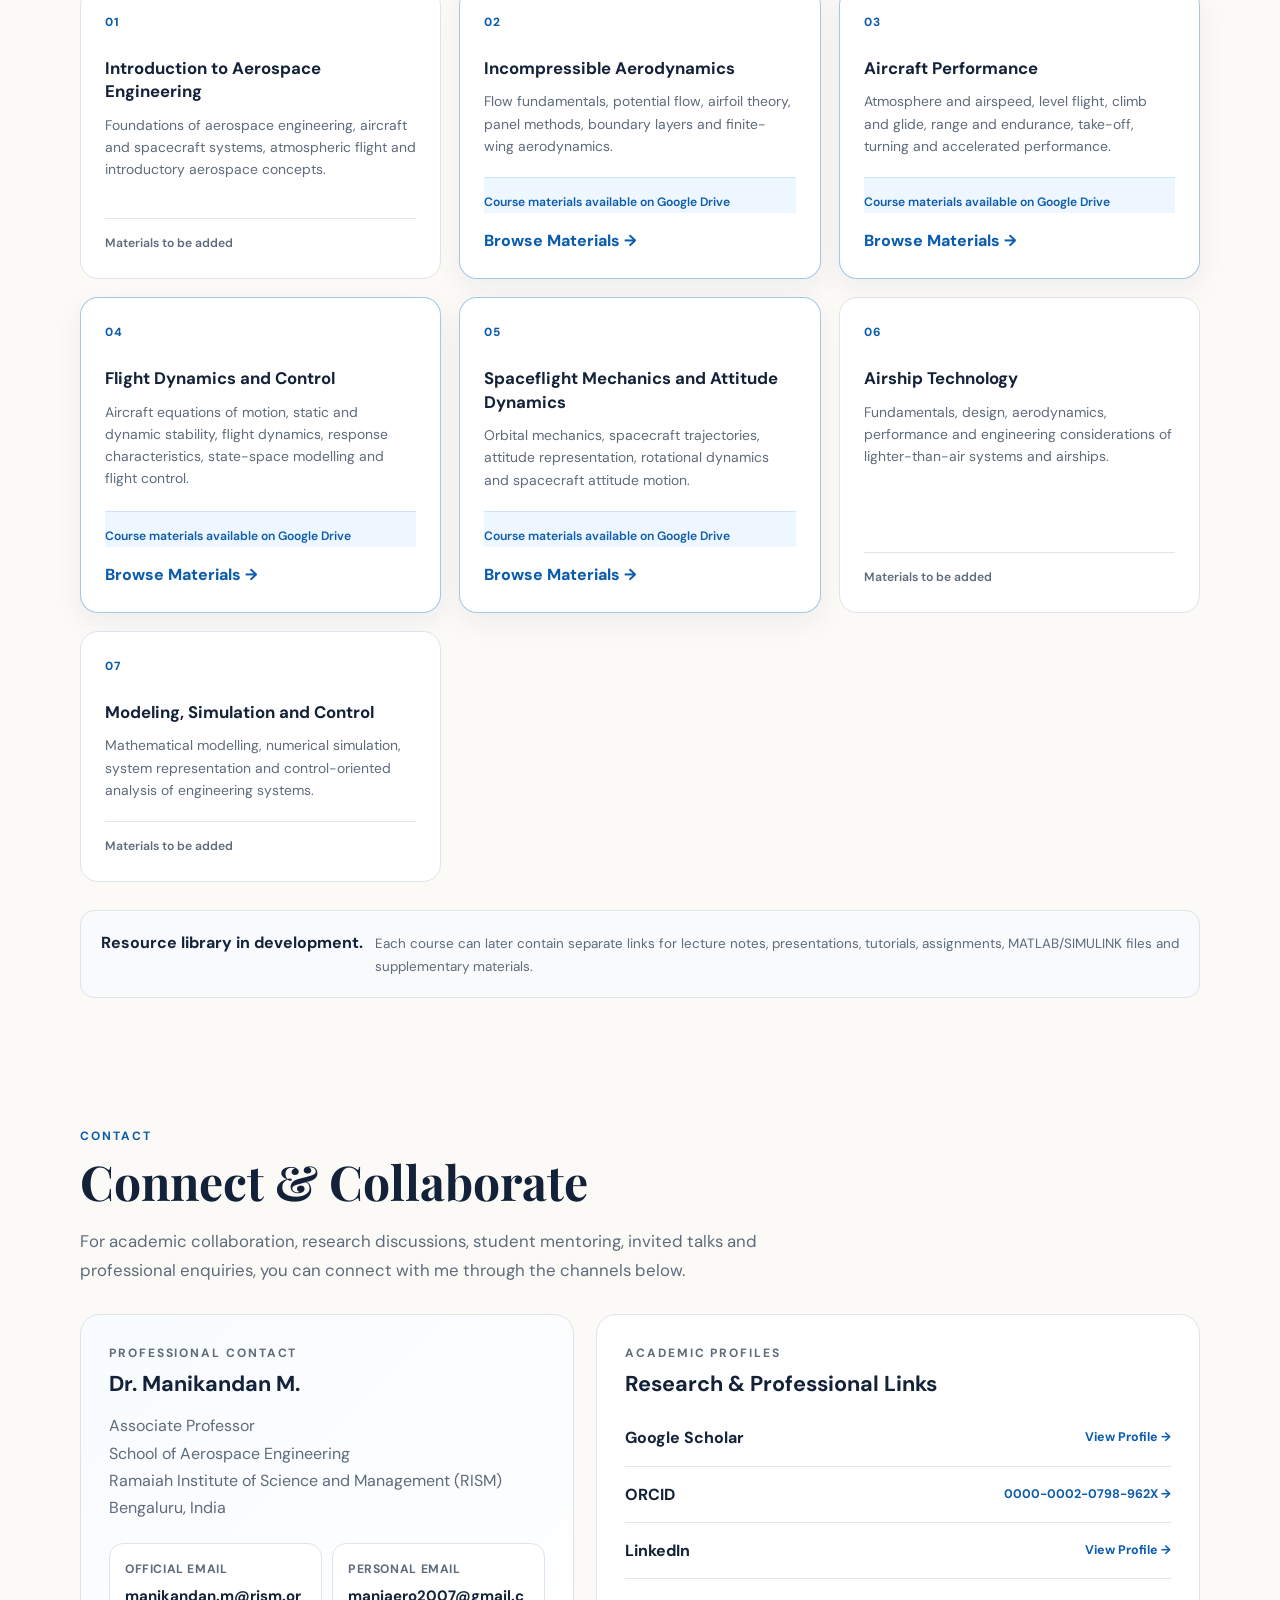
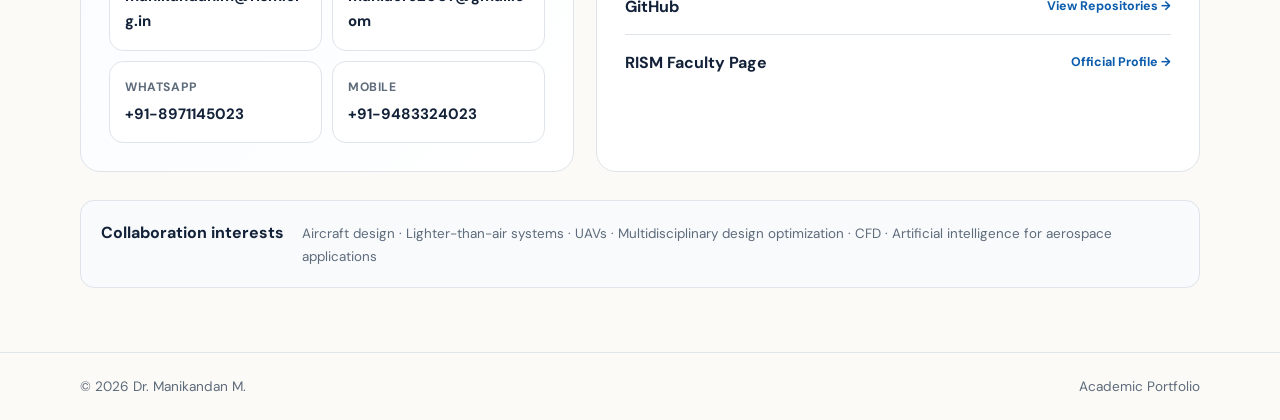
==== commit 7bcd9b40: "Add files via upload" ====
--- a/index.html
+++ b/index.html
@@ -19,6 +19,34 @@
 .publication a.pdf-access:hover { text-decoration:underline; }
 @media(max-width:600px) {
   .publication a.pdf-access { margin-left:10px; }
+}
+</style>
+
+
+<style>
+/* Compact vertical spacing between major sections */
+.section { padding-top: 64px !important; padding-bottom: 64px !important; }
+.hero { padding-top: 68px !important; padding-bottom: 64px !important; }
+.section-lead { margin-bottom: 30px !important; }
+.pub-group { margin-top: 34px !important; margin-bottom: 34px !important; }
+
+.research-columns,
+.research-feature,
+.teaching-feature,
+.teaching-resources-preview,
+.project-grid,
+.software-grid,
+.resource-course-grid,
+.contact-grid {
+  margin-top: 28px !important;
+  margin-bottom: 28px !important;
+}
+
+@media (max-width: 760px) {
+  .section { padding-top: 46px !important; padding-bottom: 46px !important; }
+  .hero { padding-top: 52px !important; padding-bottom: 48px !important; }
+  .section-lead { margin-bottom: 24px !important; }
+  .pub-group { margin-top: 28px !important; margin-bottom: 28px !important; }
 }
 </style>
 
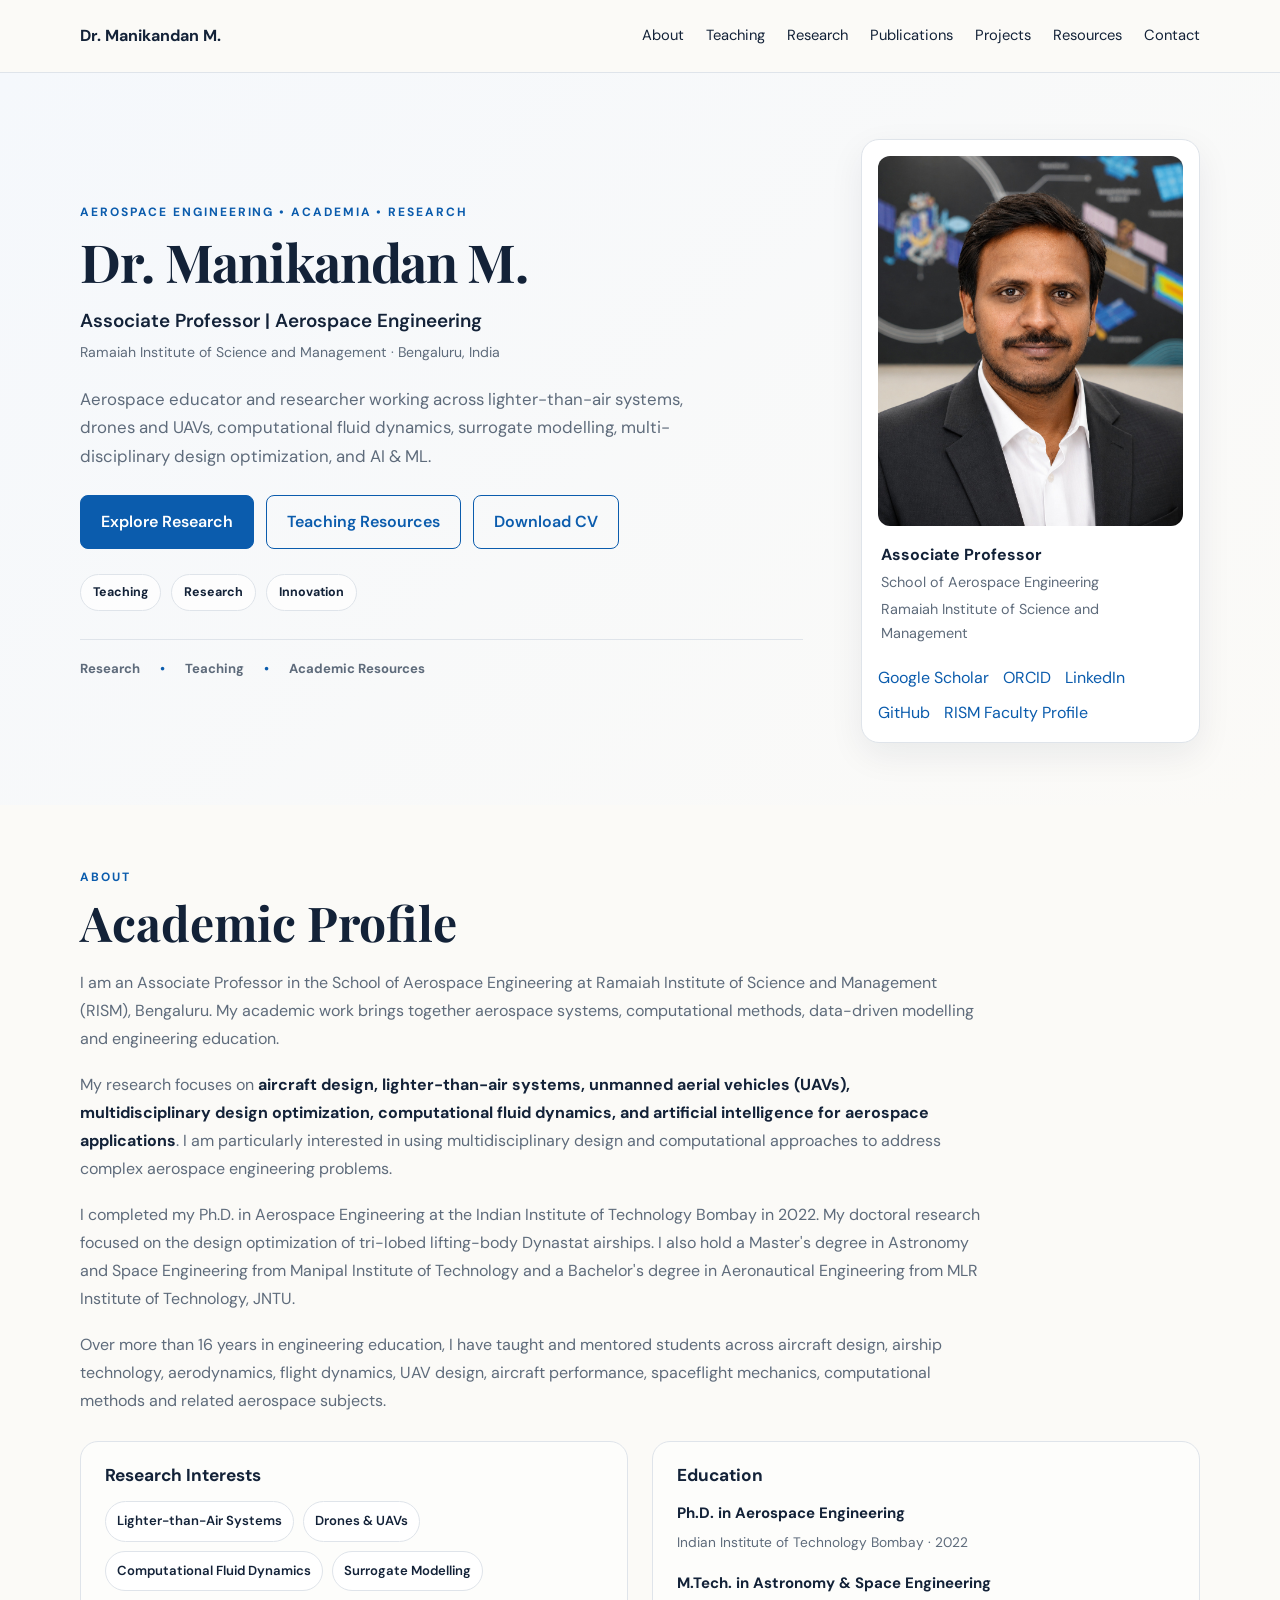
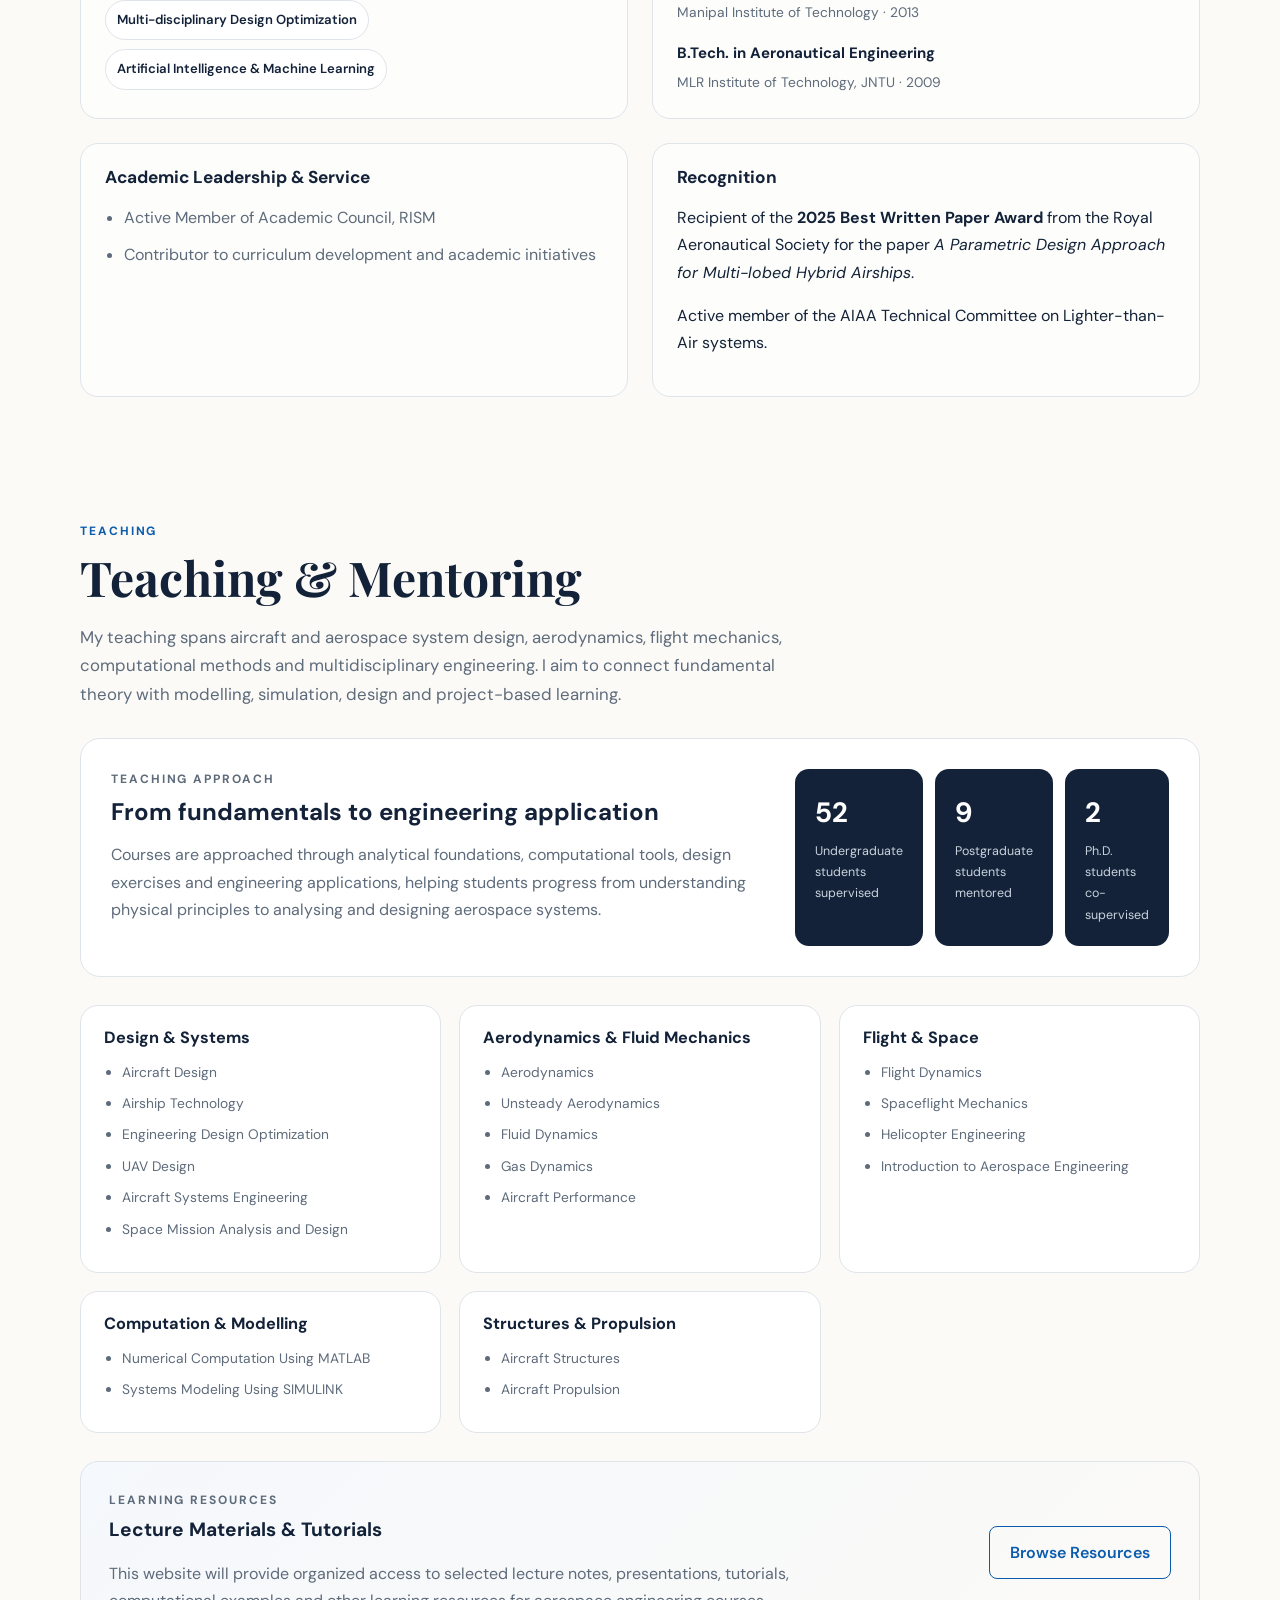
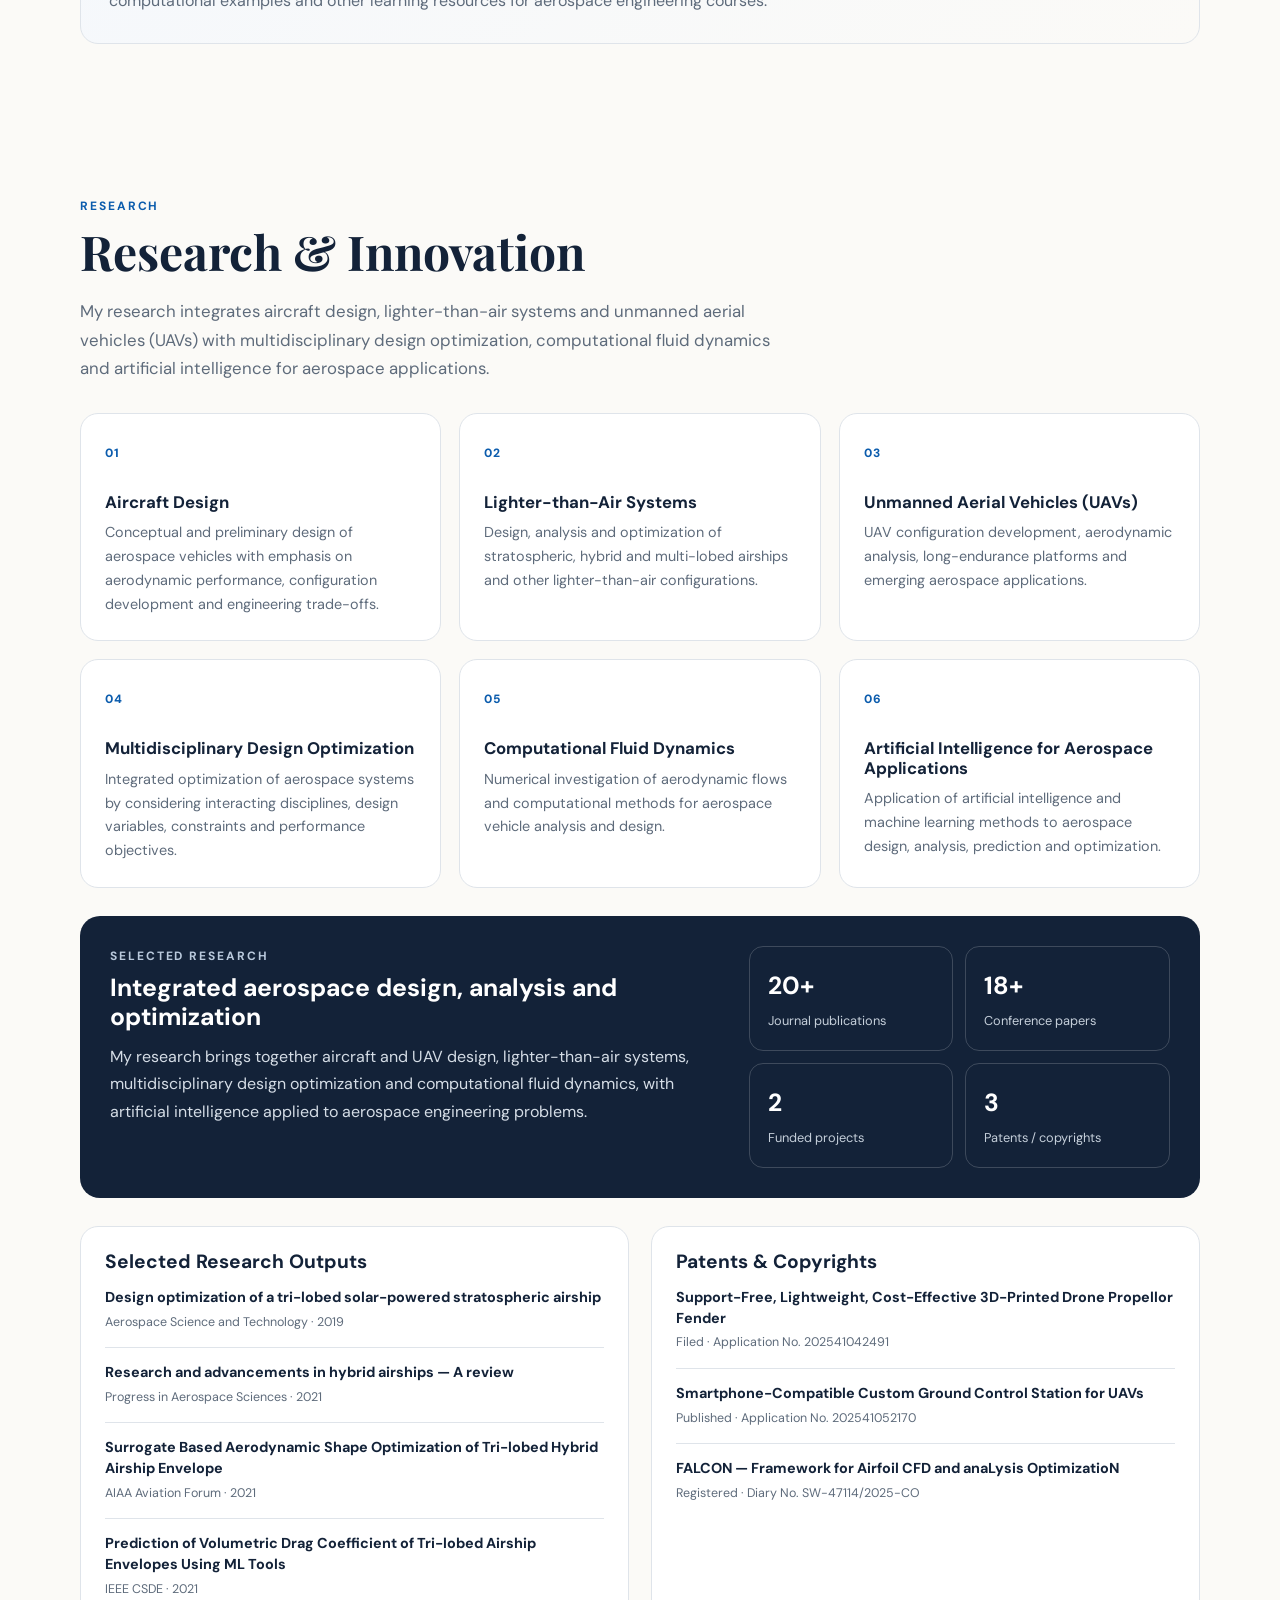
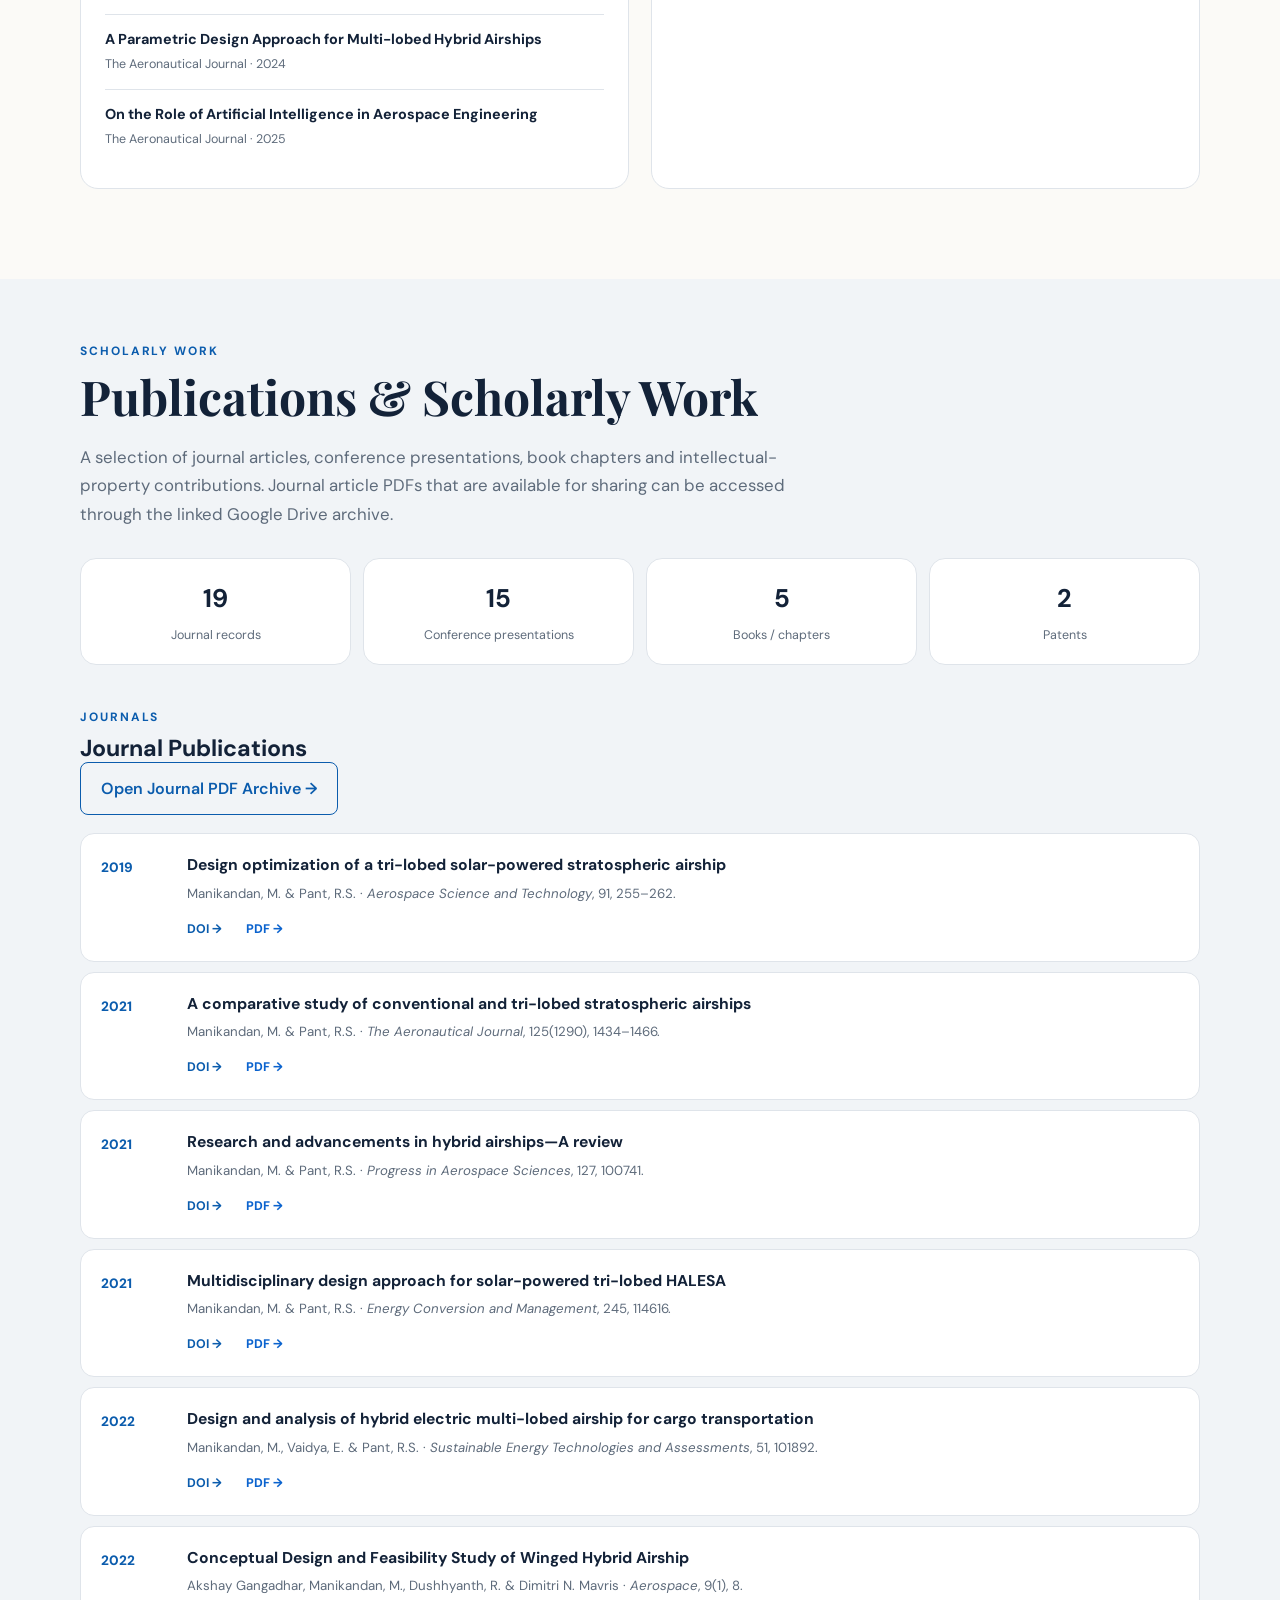
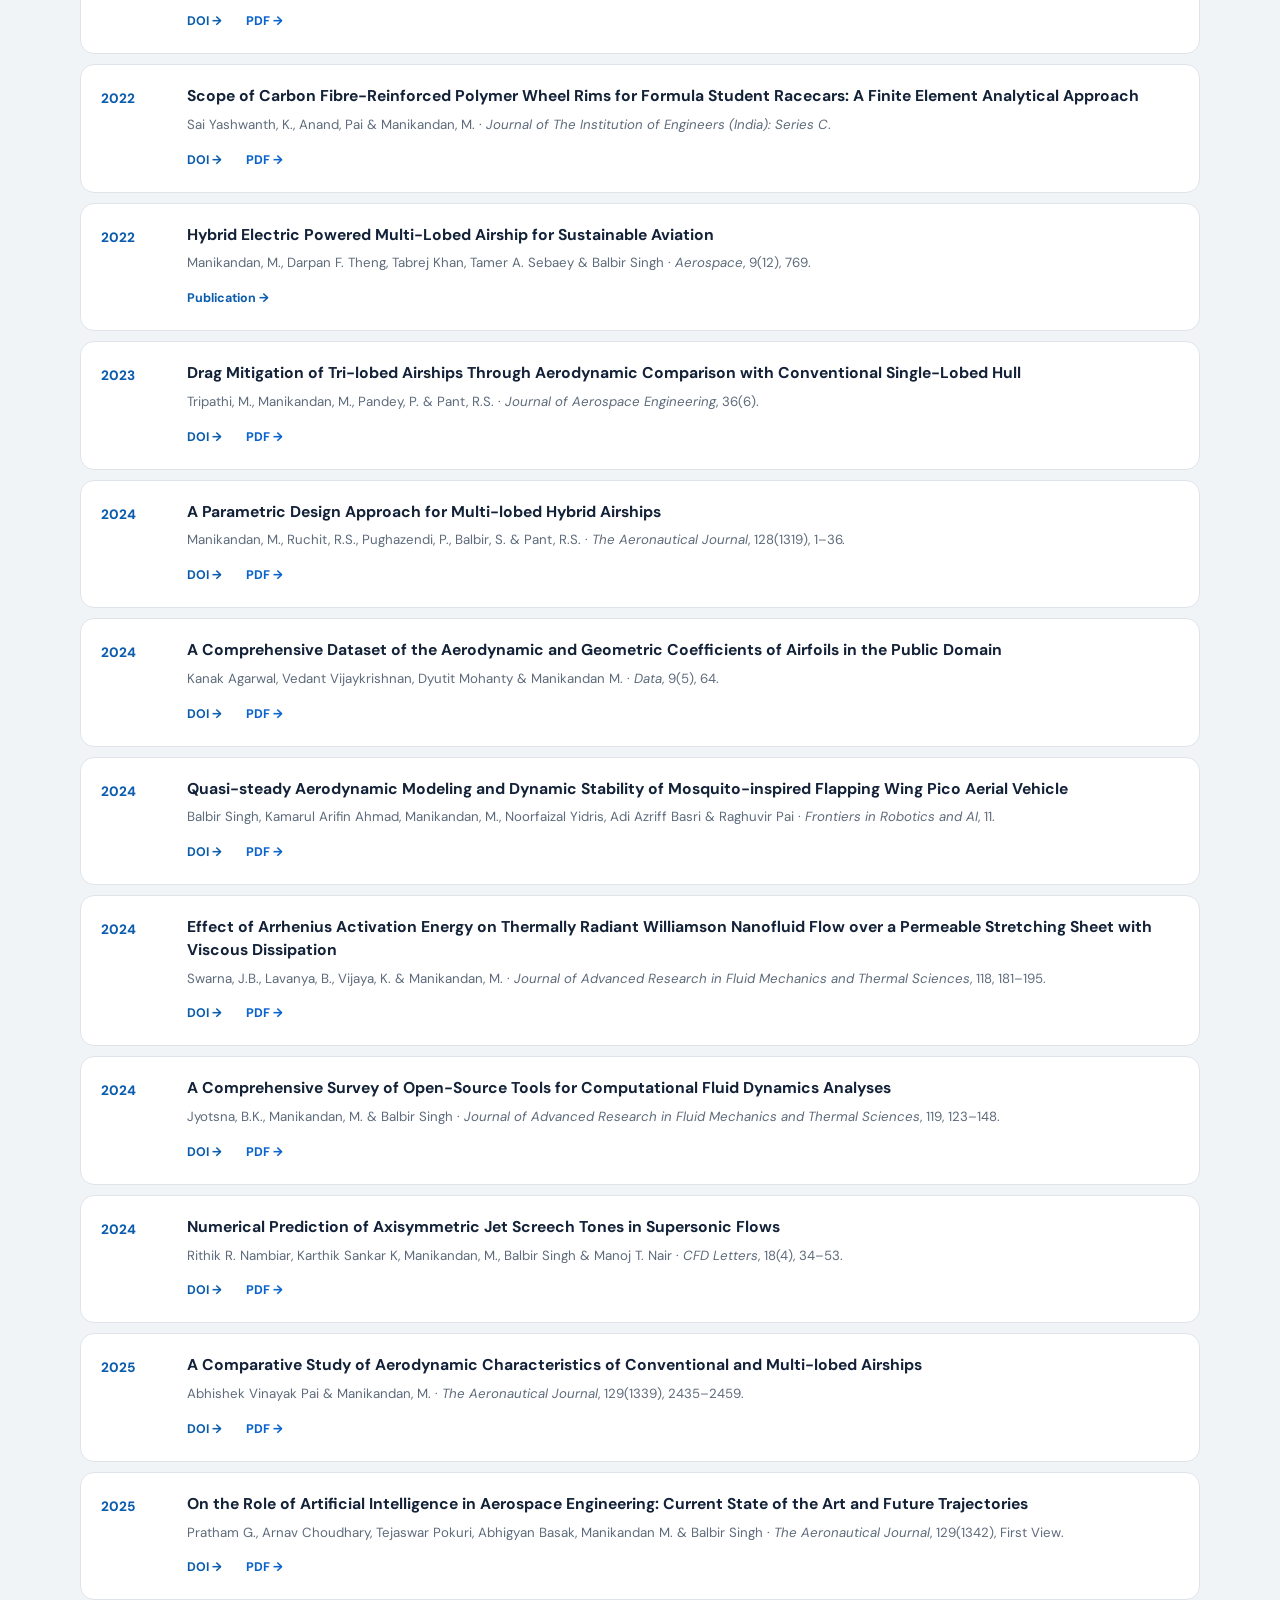
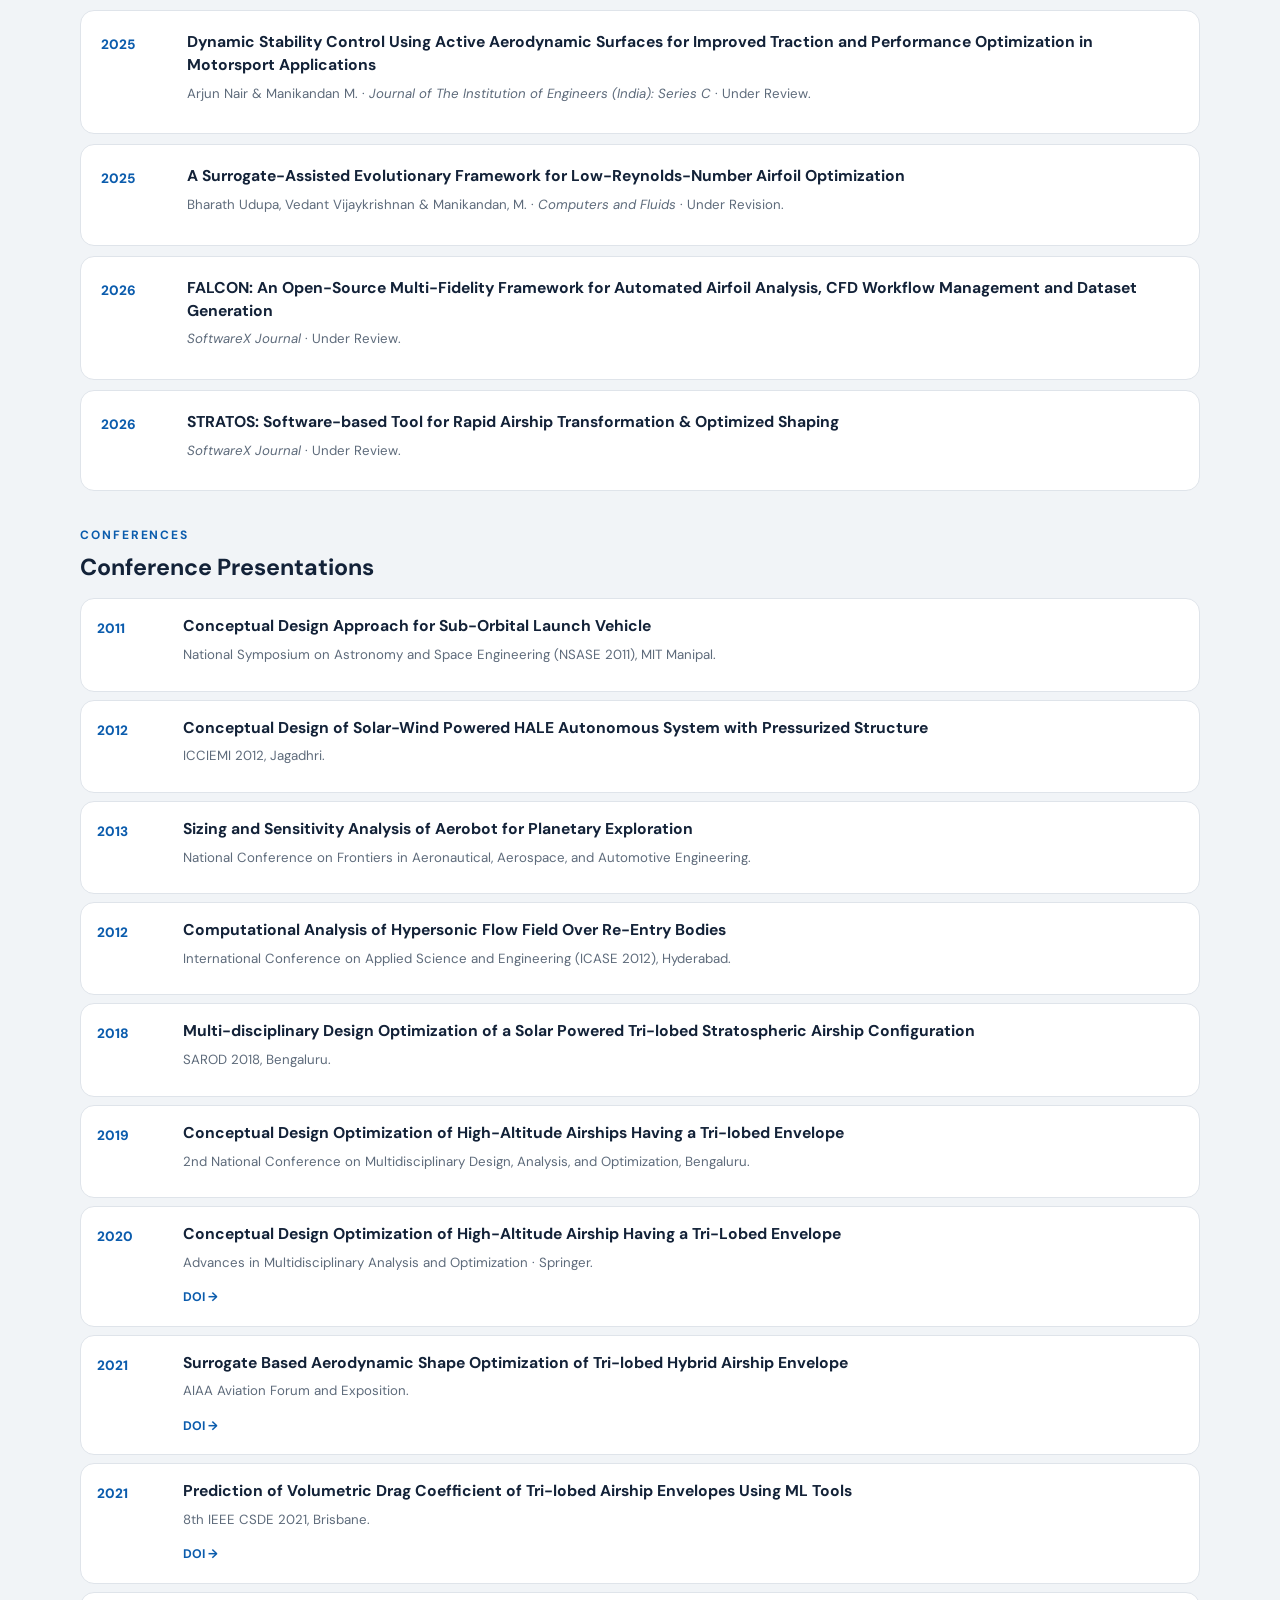
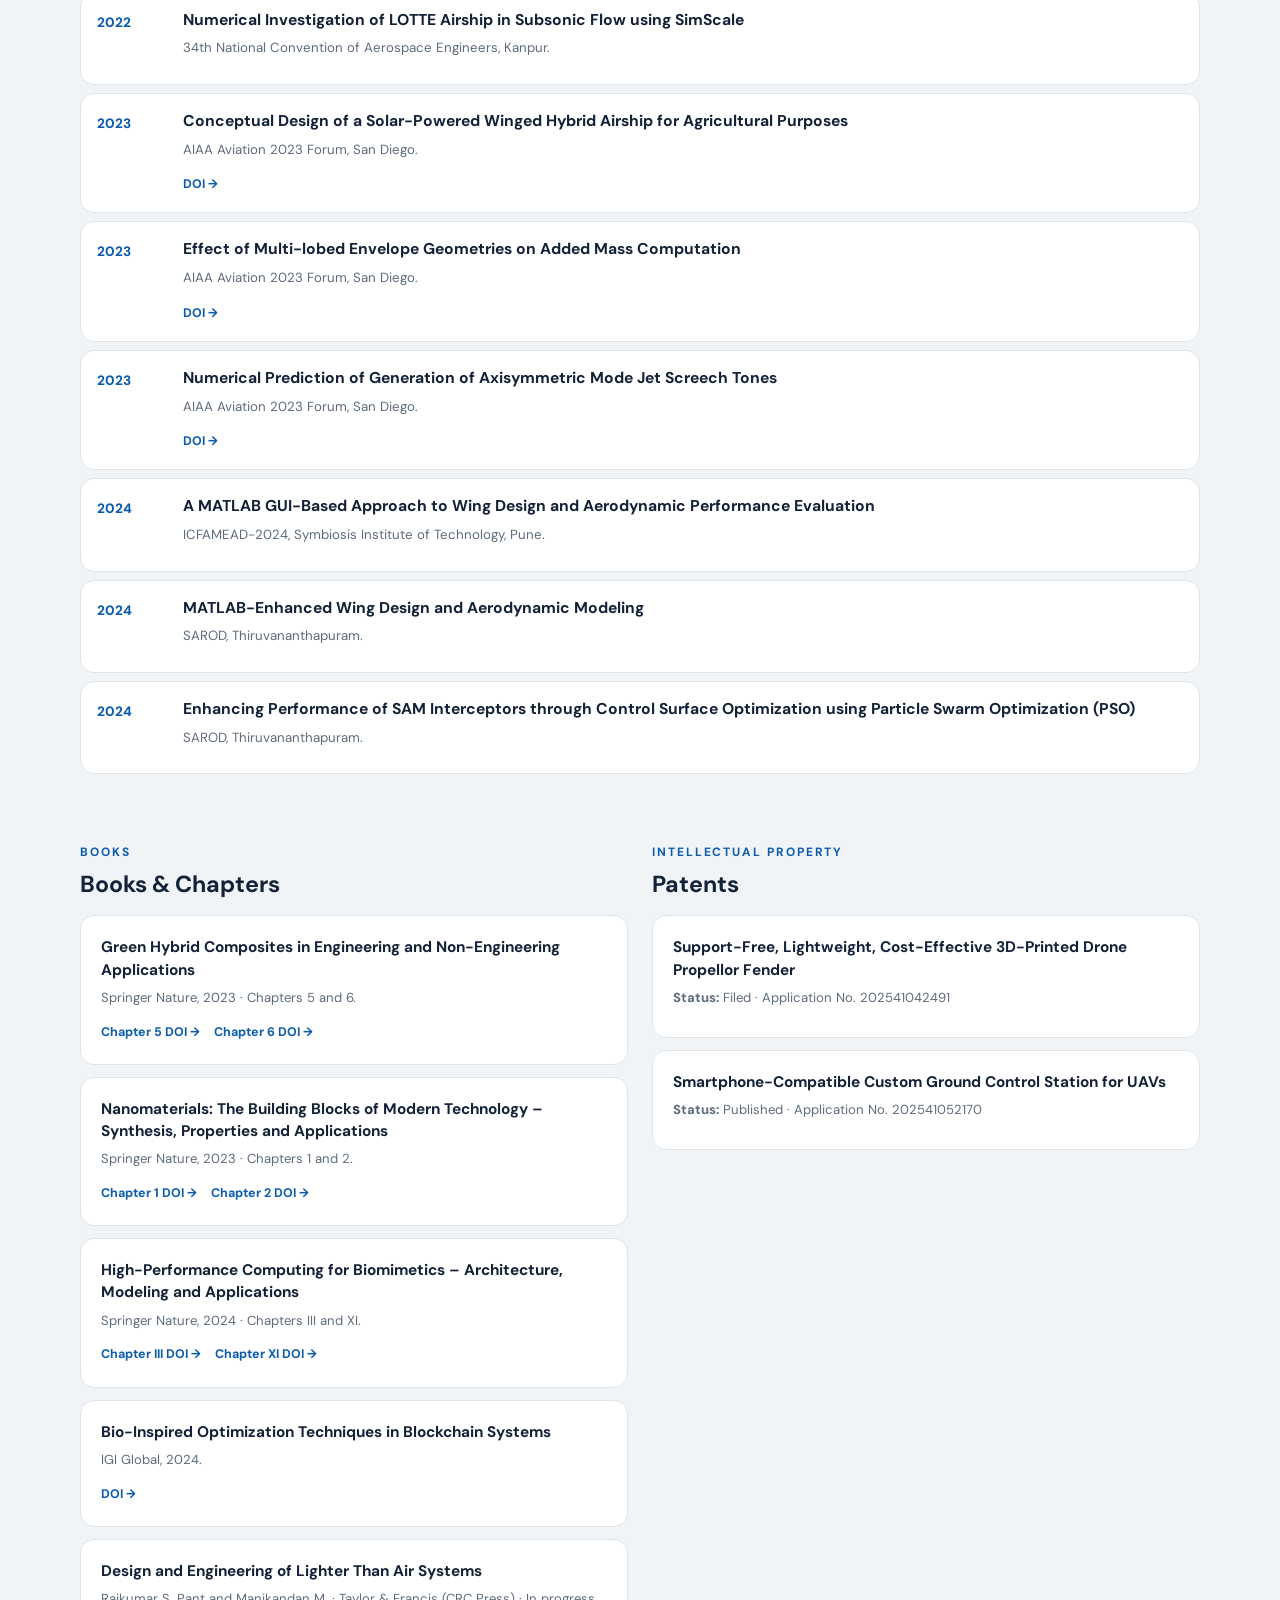
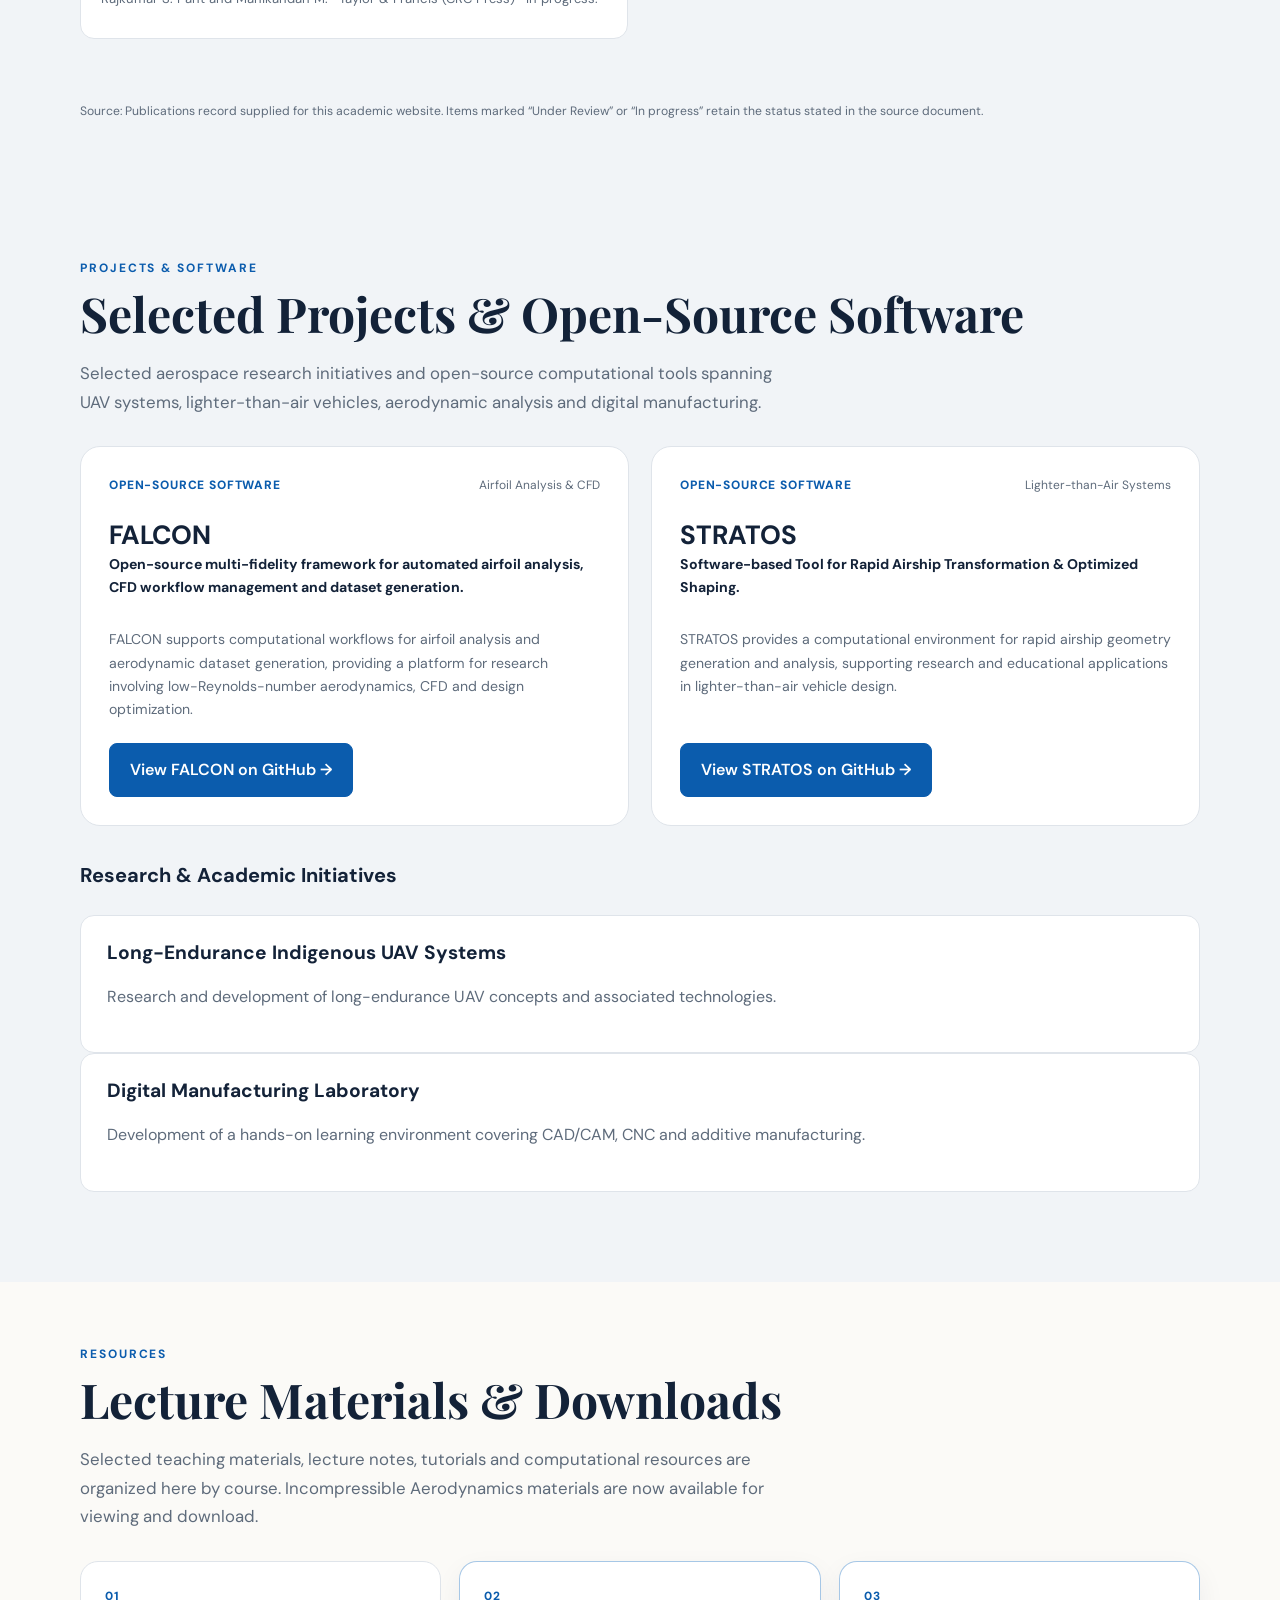
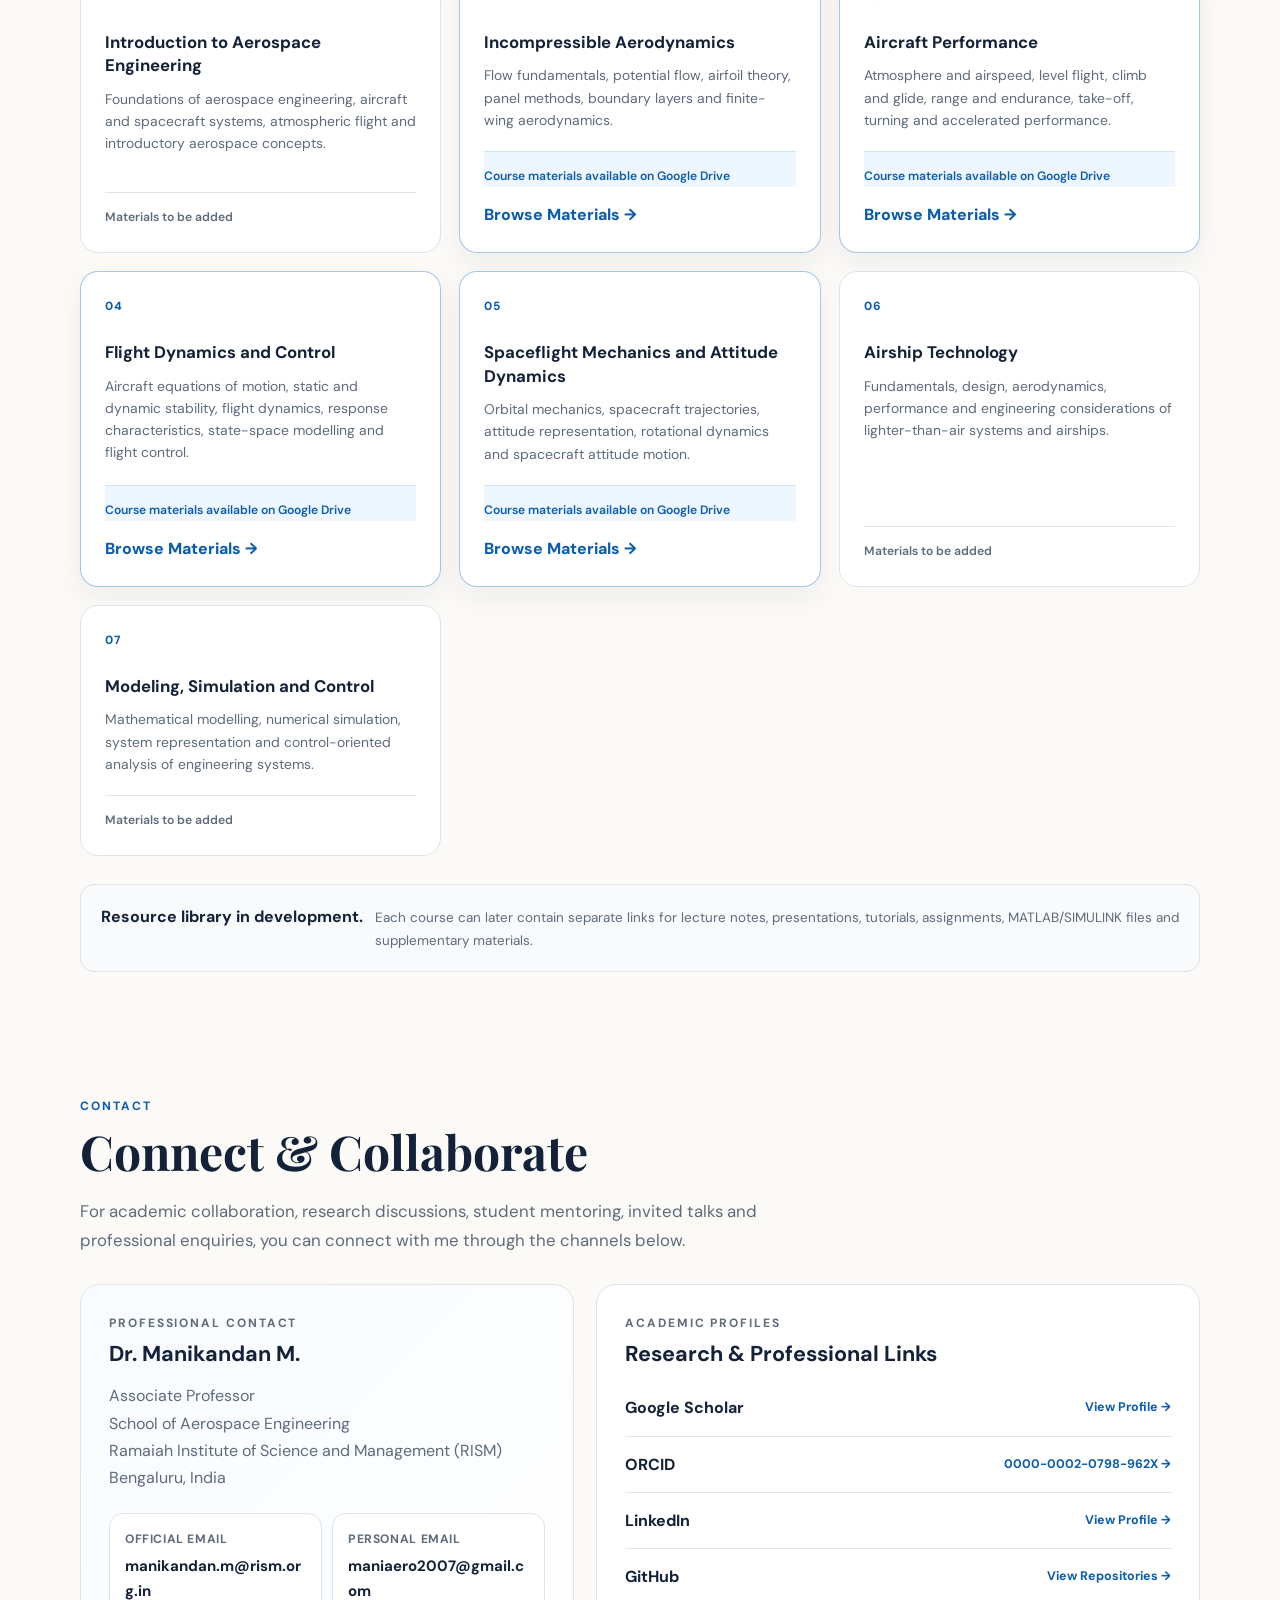
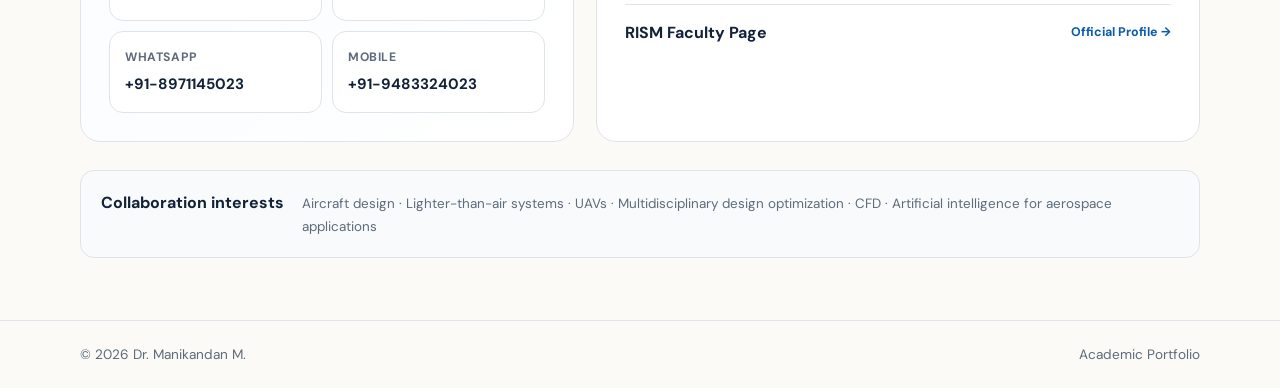
==== commit c7af4d6c: "Update index.html" ====
--- a/index.html
+++ b/index.html
@@ -25,8 +25,8 @@
 
 <style>
 /* Compact vertical spacing between major sections */
-.section { padding-top: 64px !important; padding-bottom: 64px !important; }
-.hero { padding-top: 68px !important; padding-bottom: 64px !important; }
+.section { padding-top: 62px !important; padding-bottom: 62px !important; }
+.hero { padding-top: 66px !important; padding-bottom: 62px !important; }
 .section-lead { margin-bottom: 30px !important; }
 .pub-group { margin-top: 34px !important; margin-bottom: 34px !important; }
 
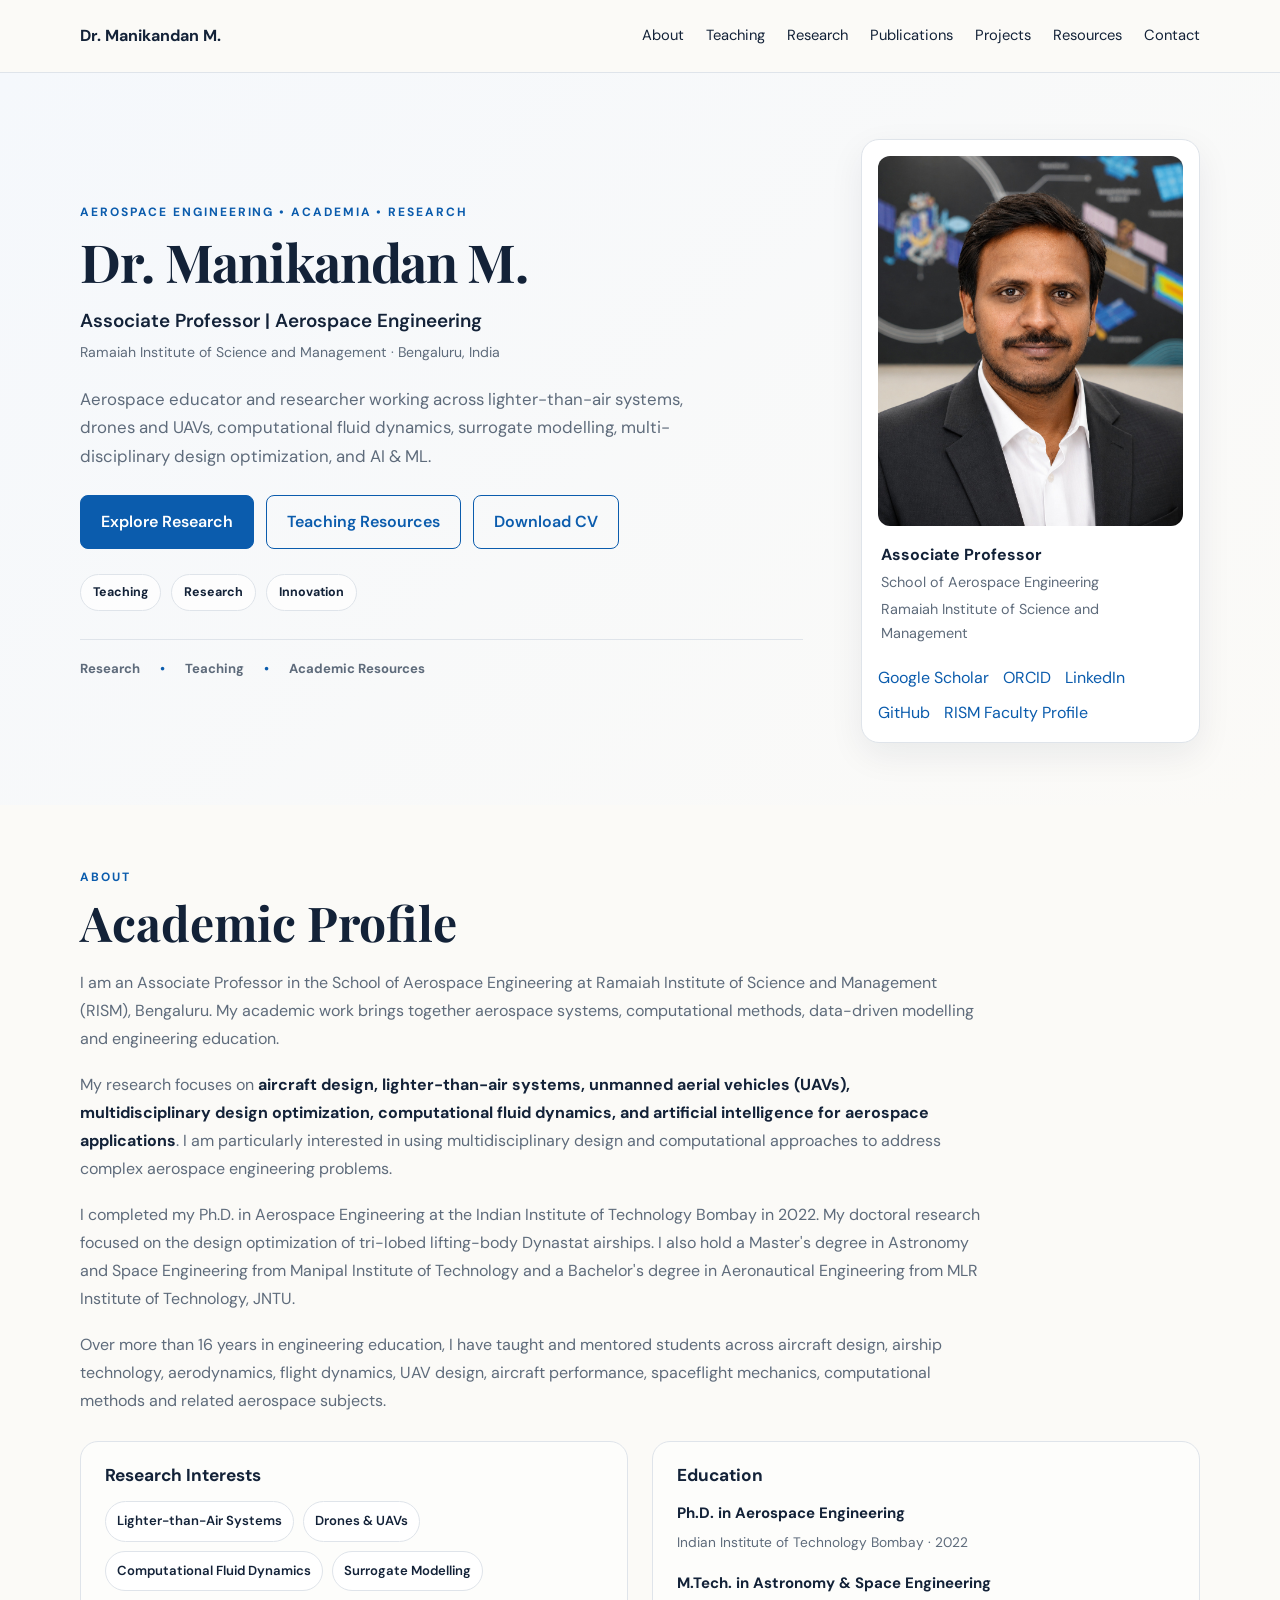
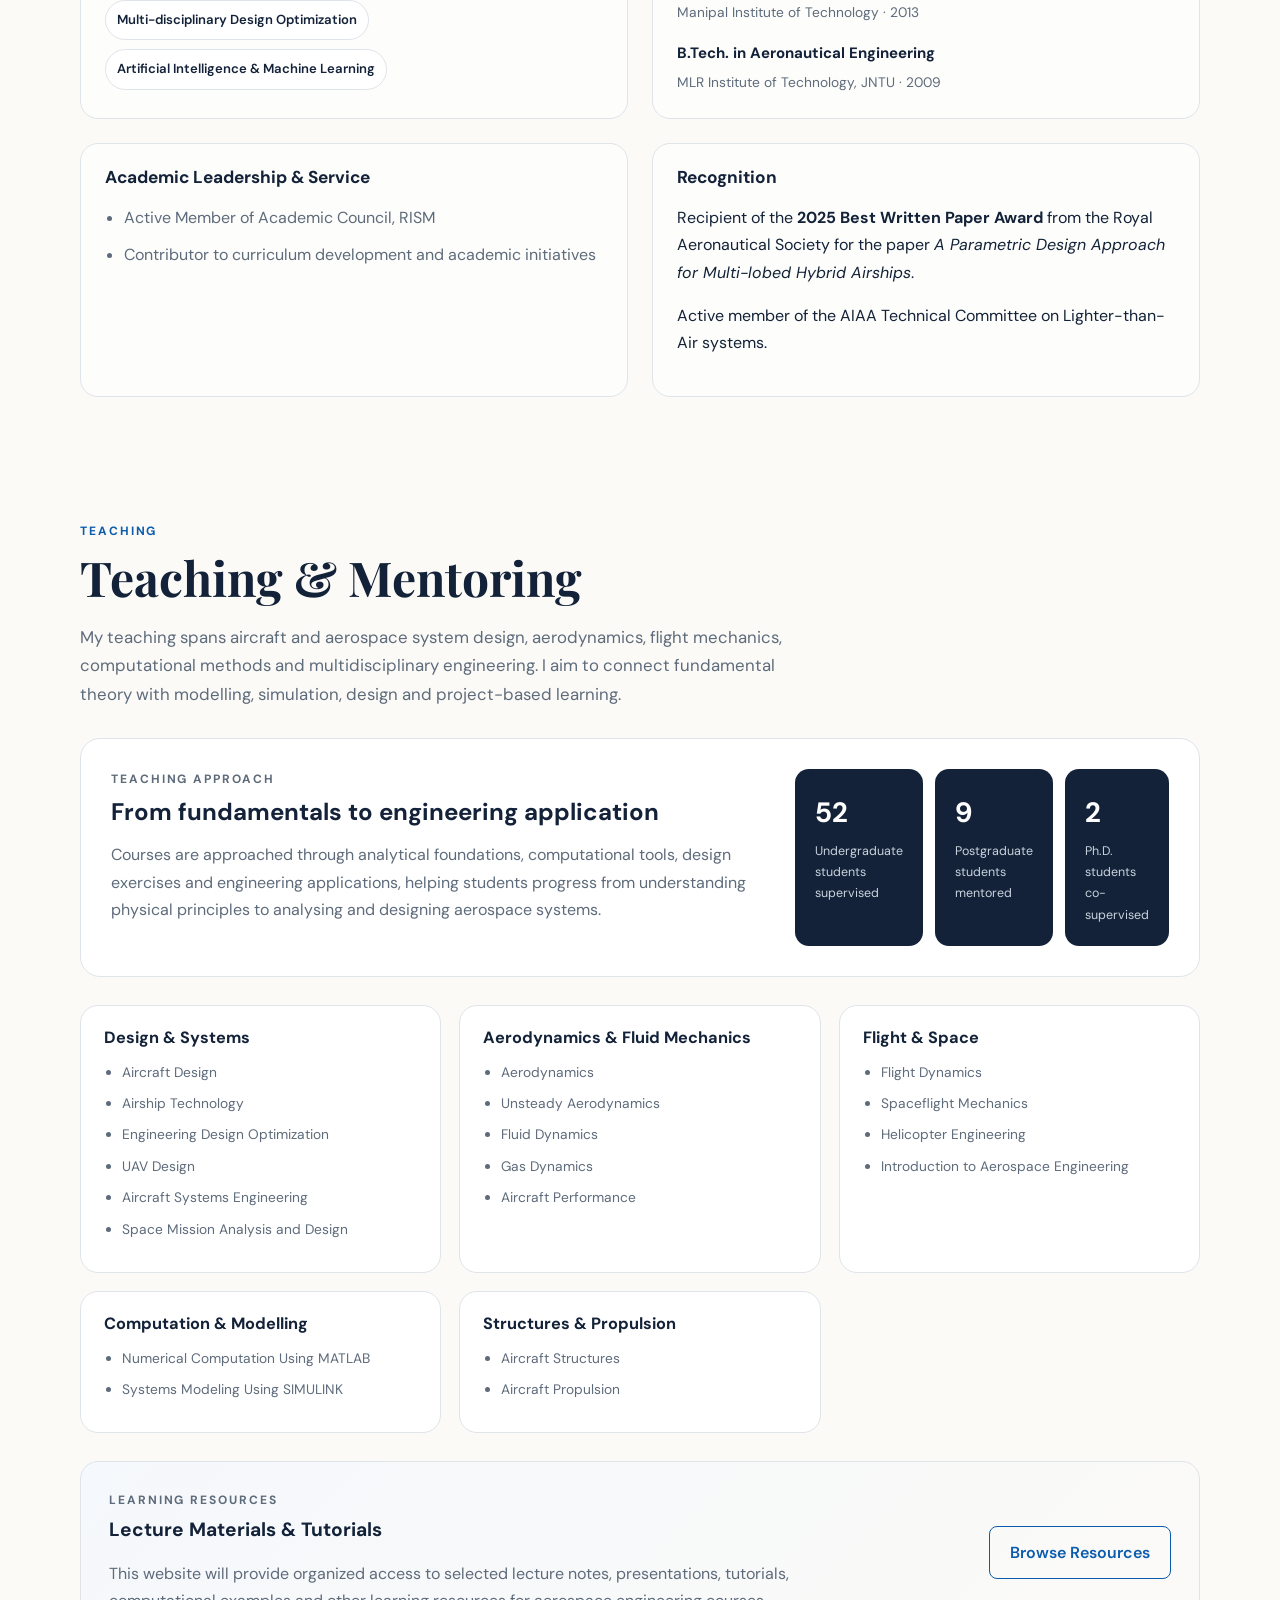
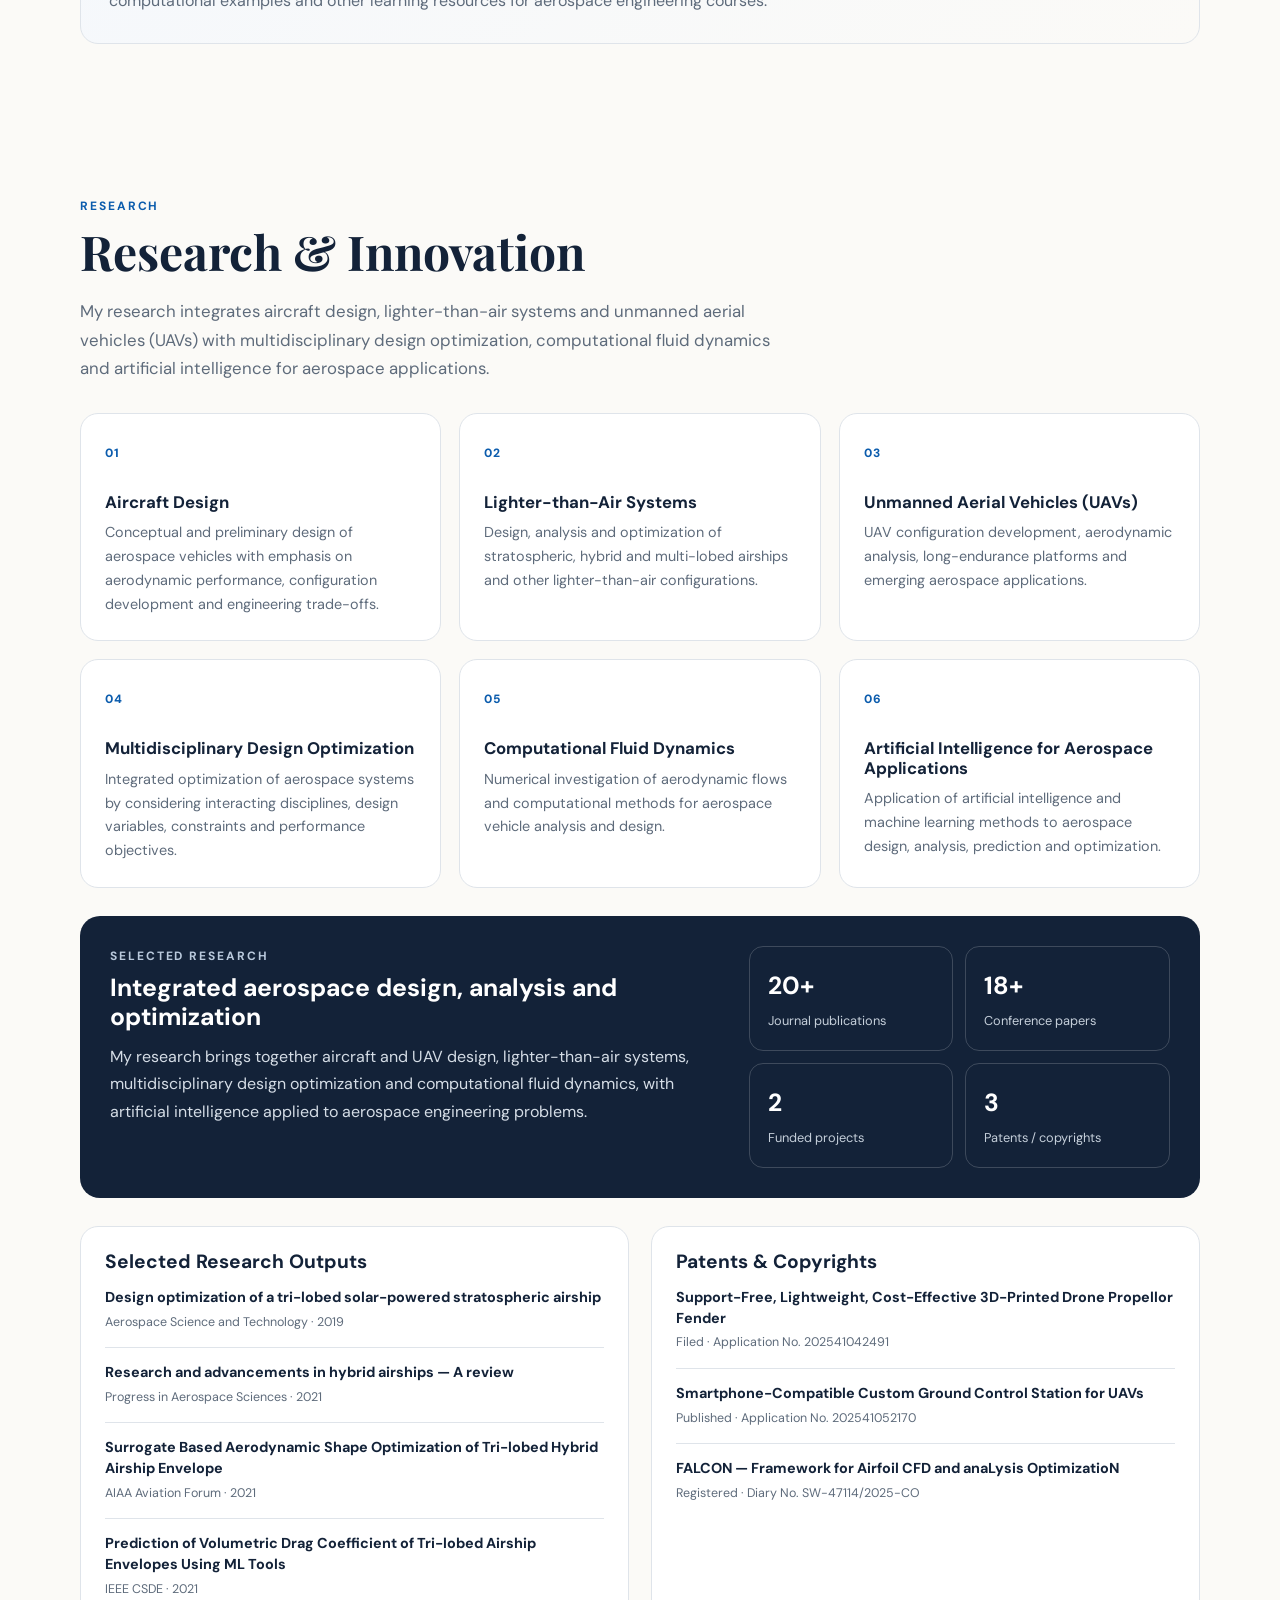
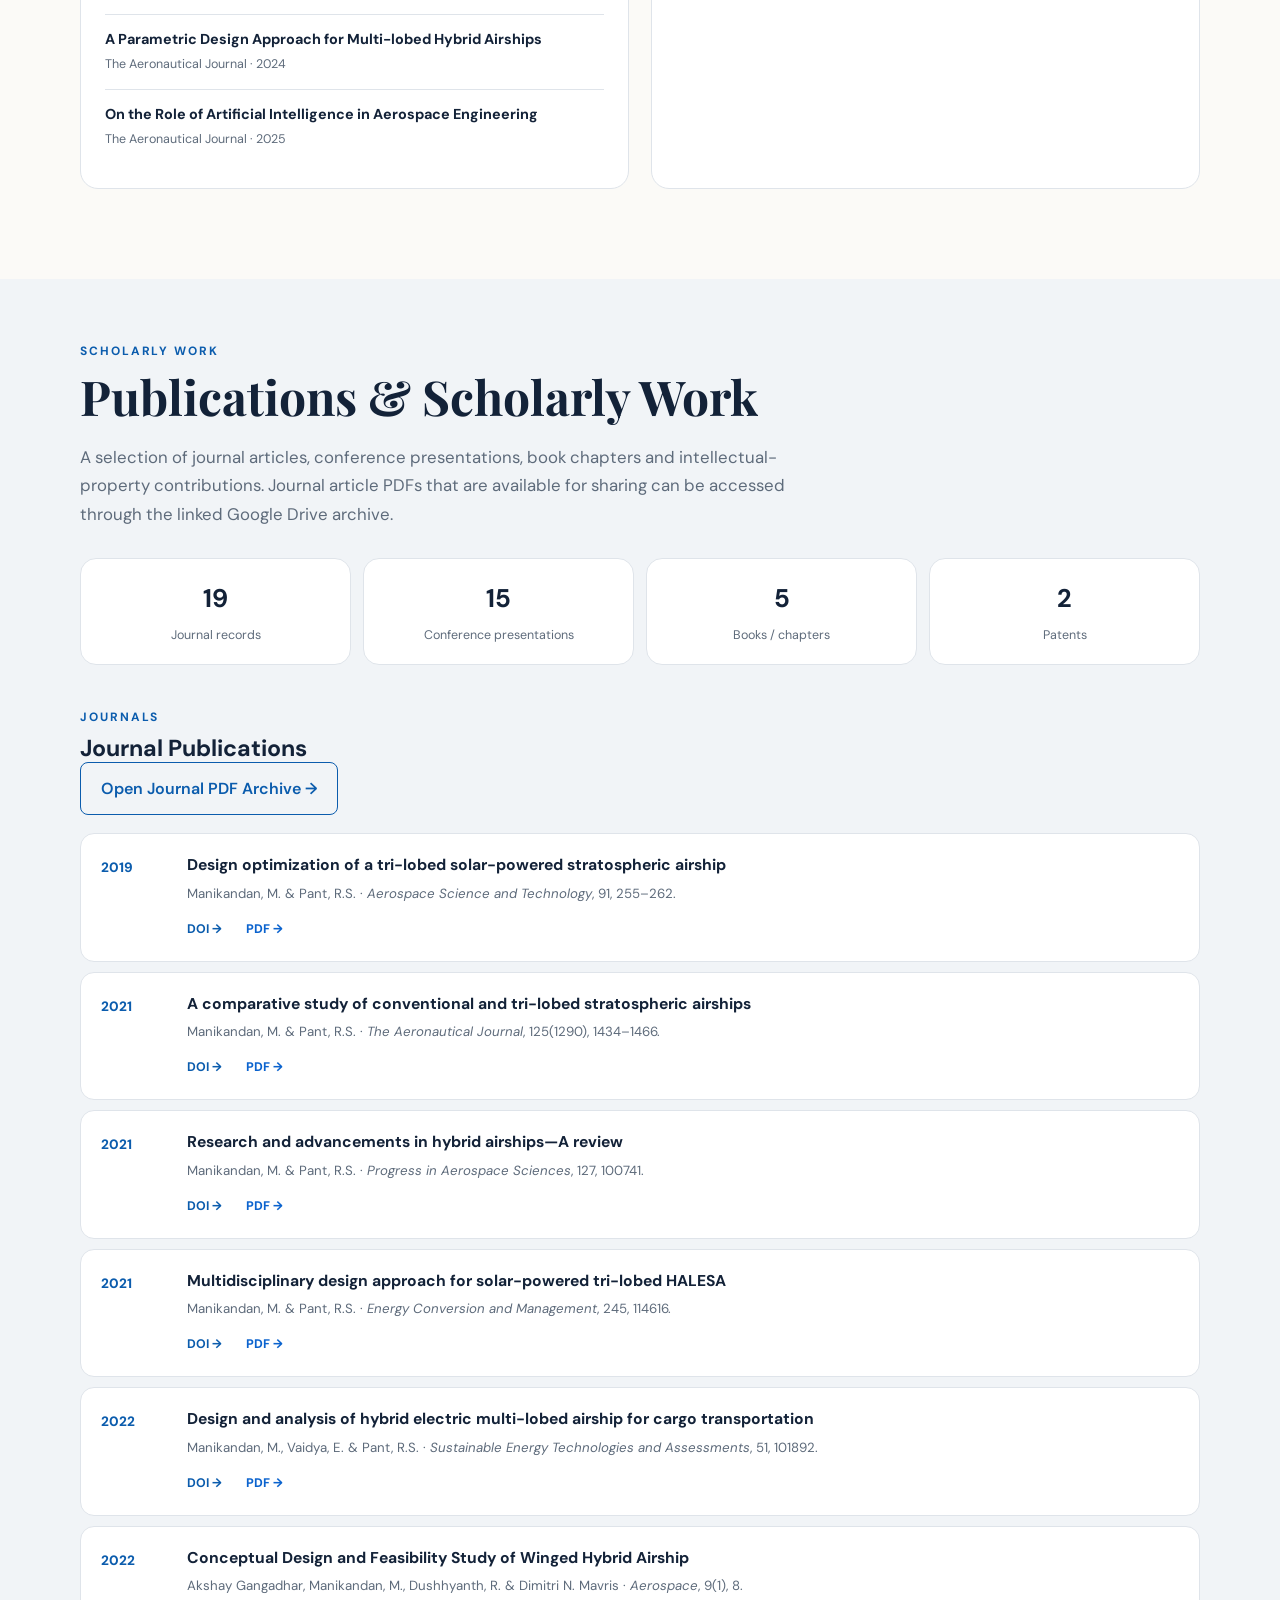
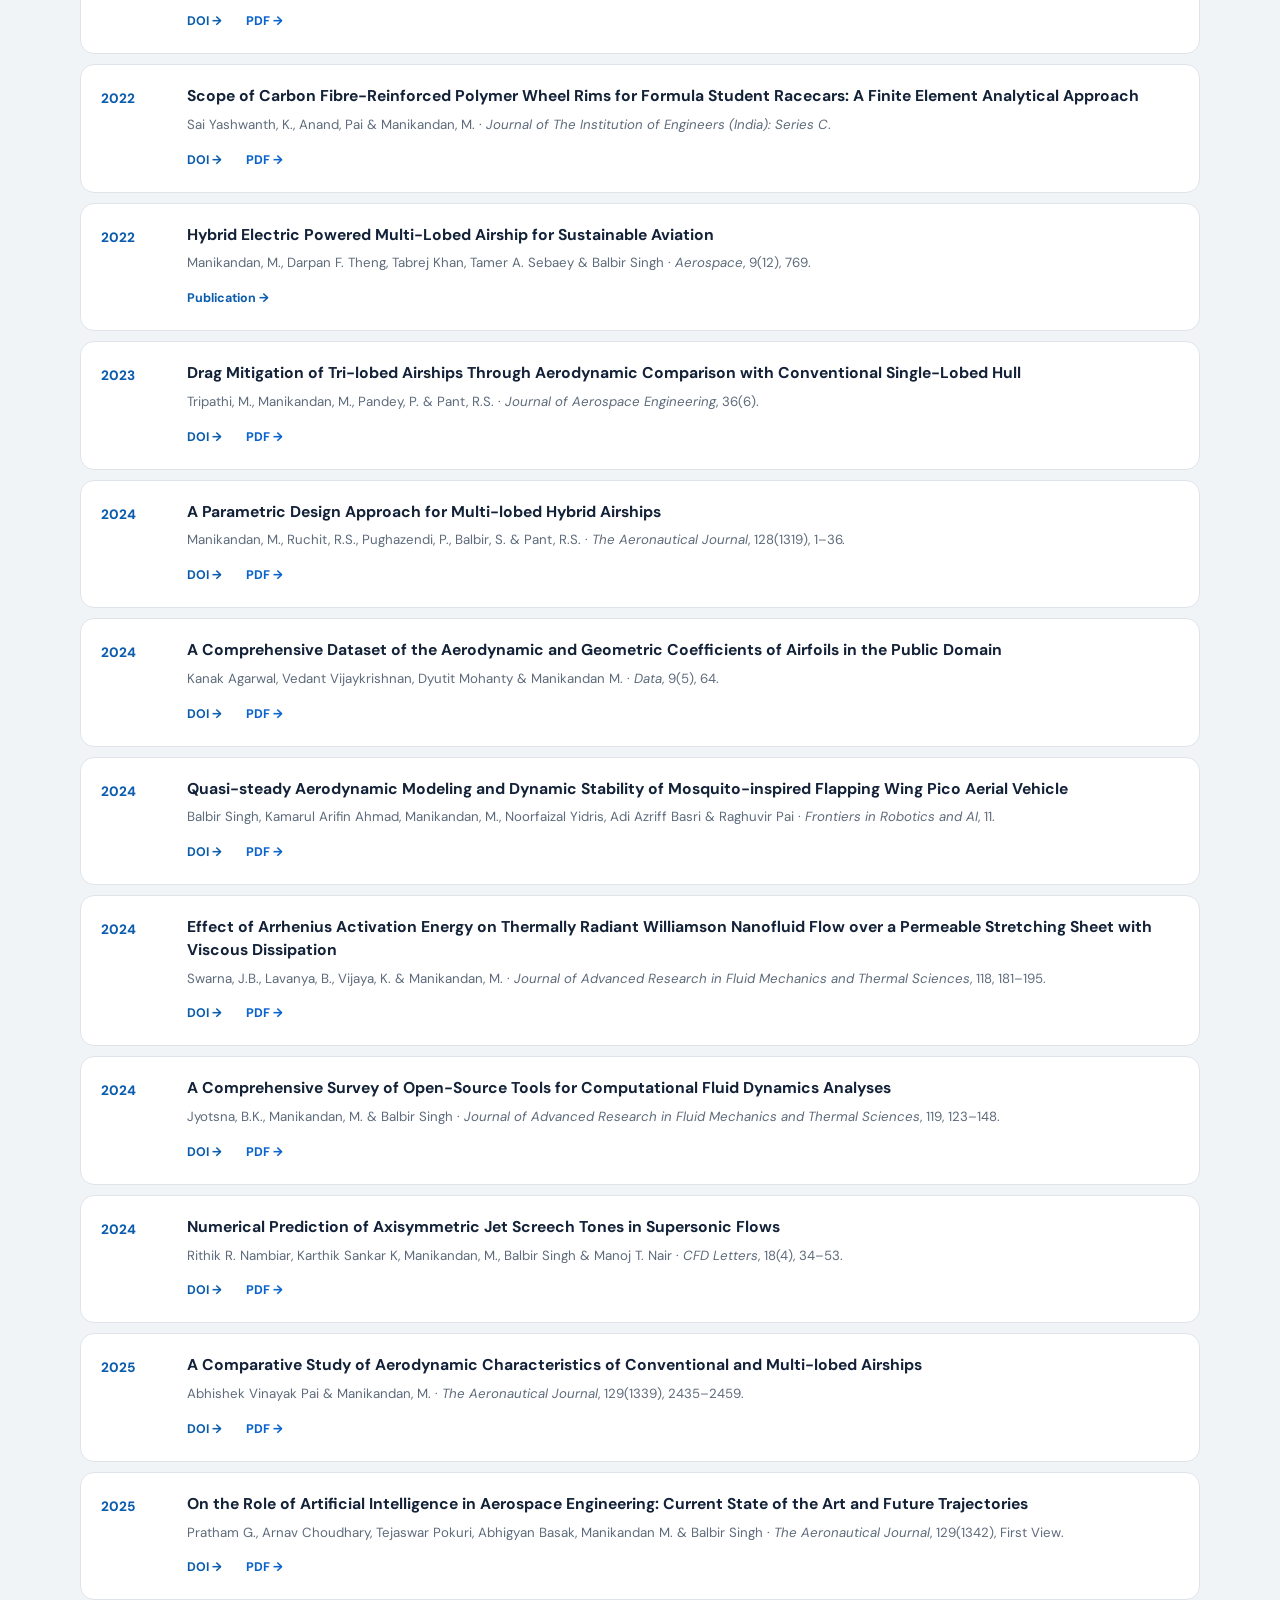
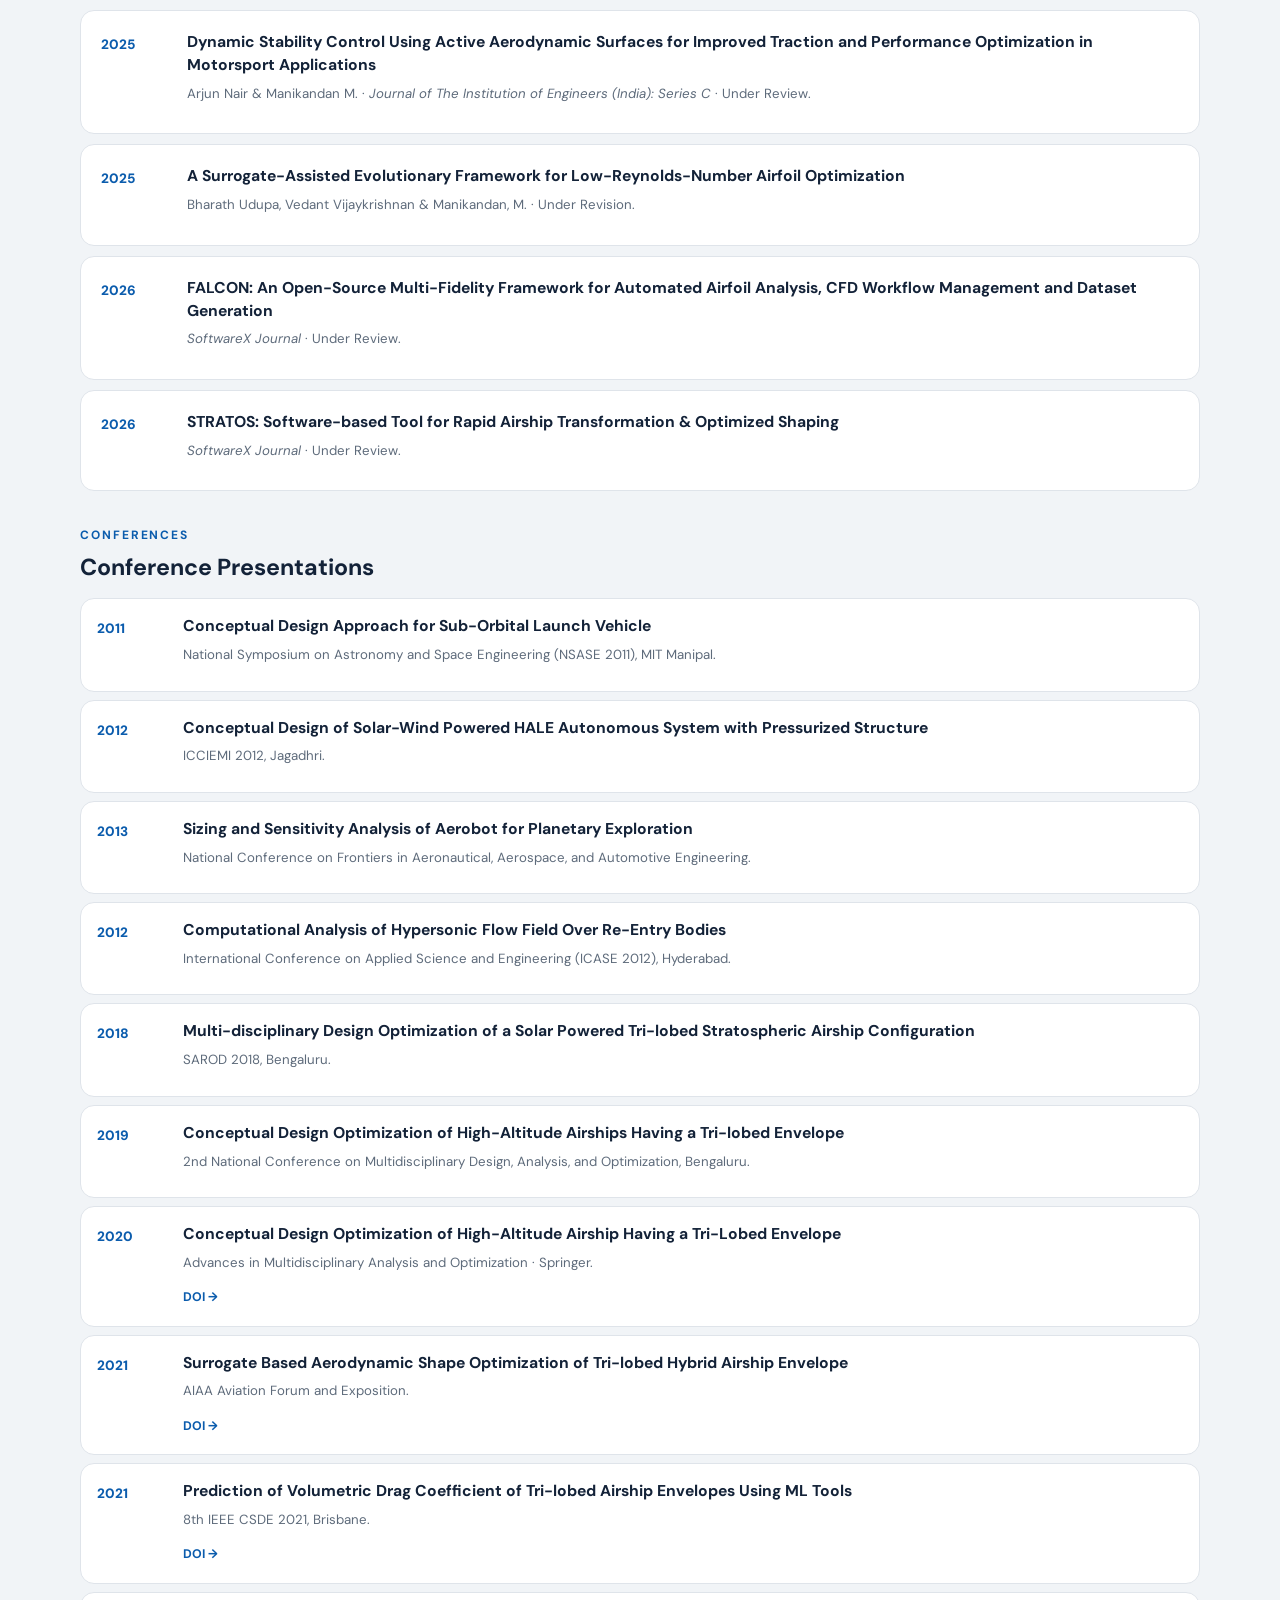
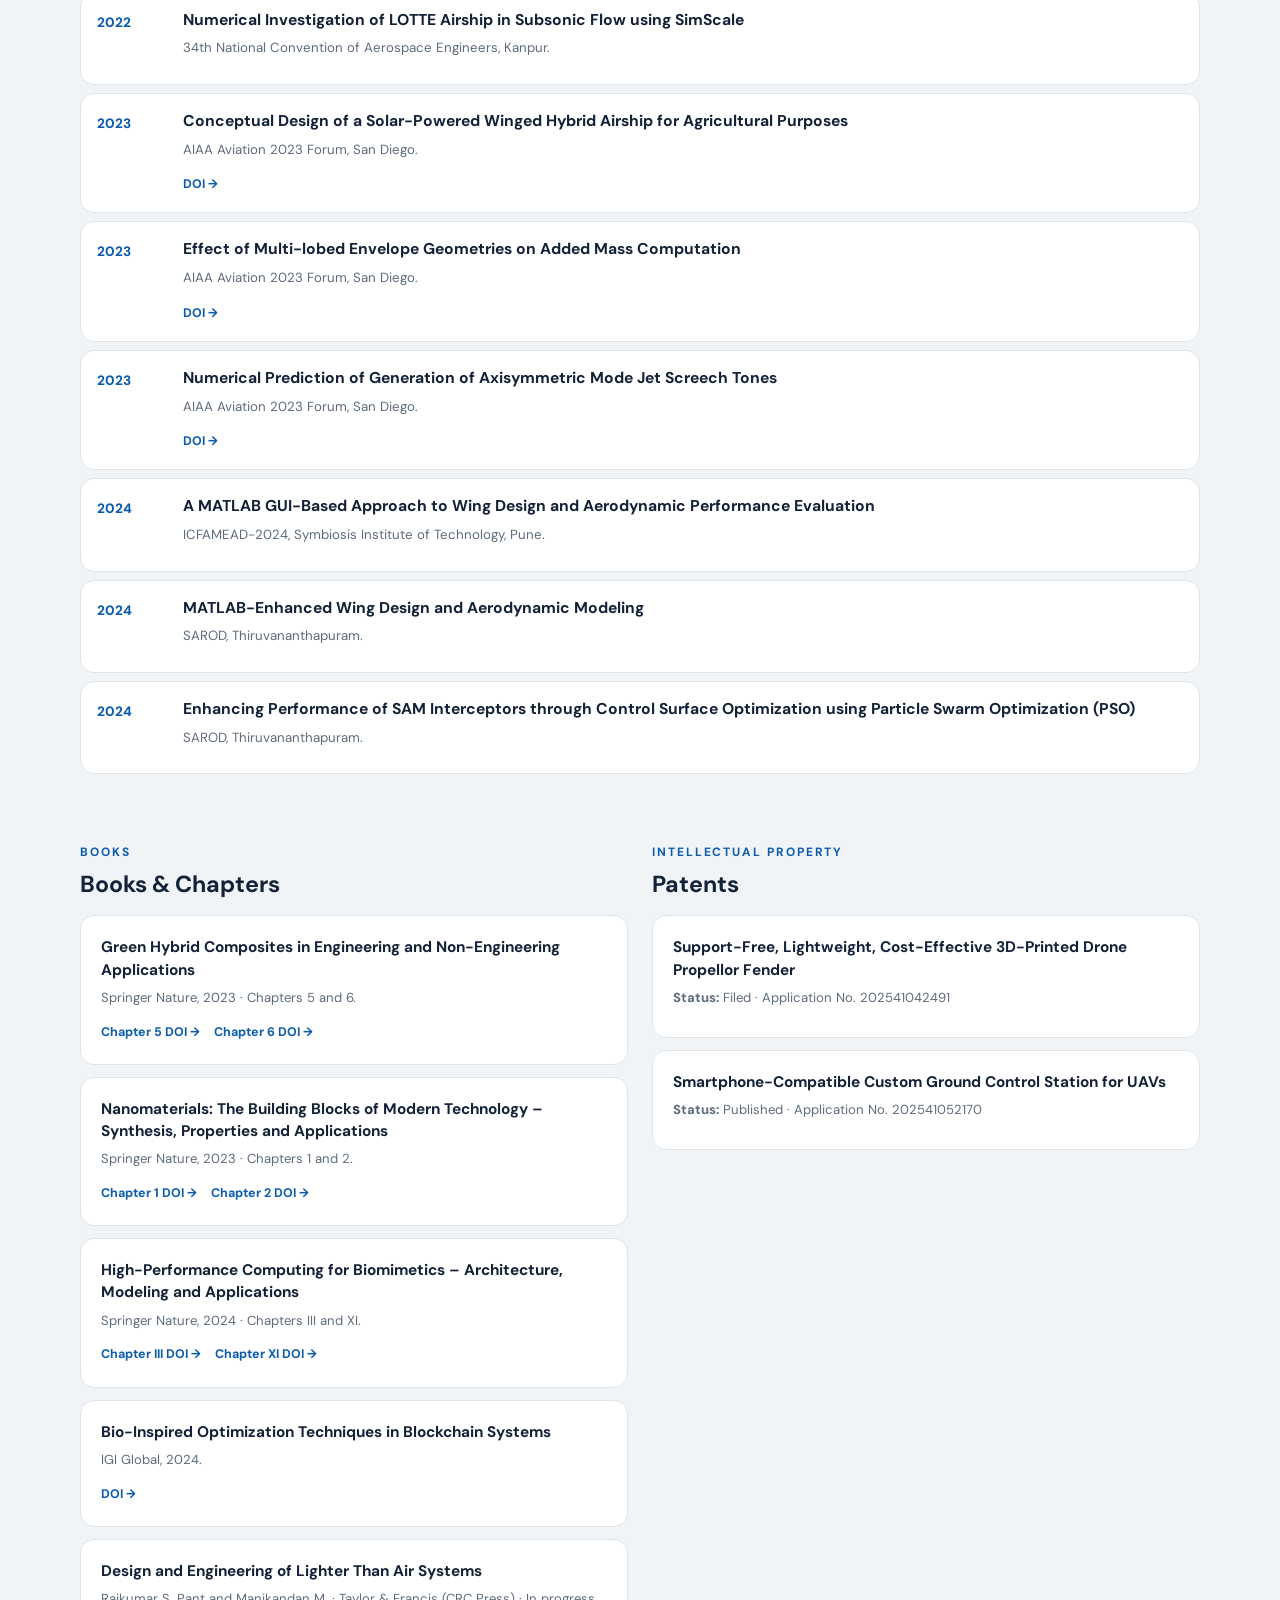
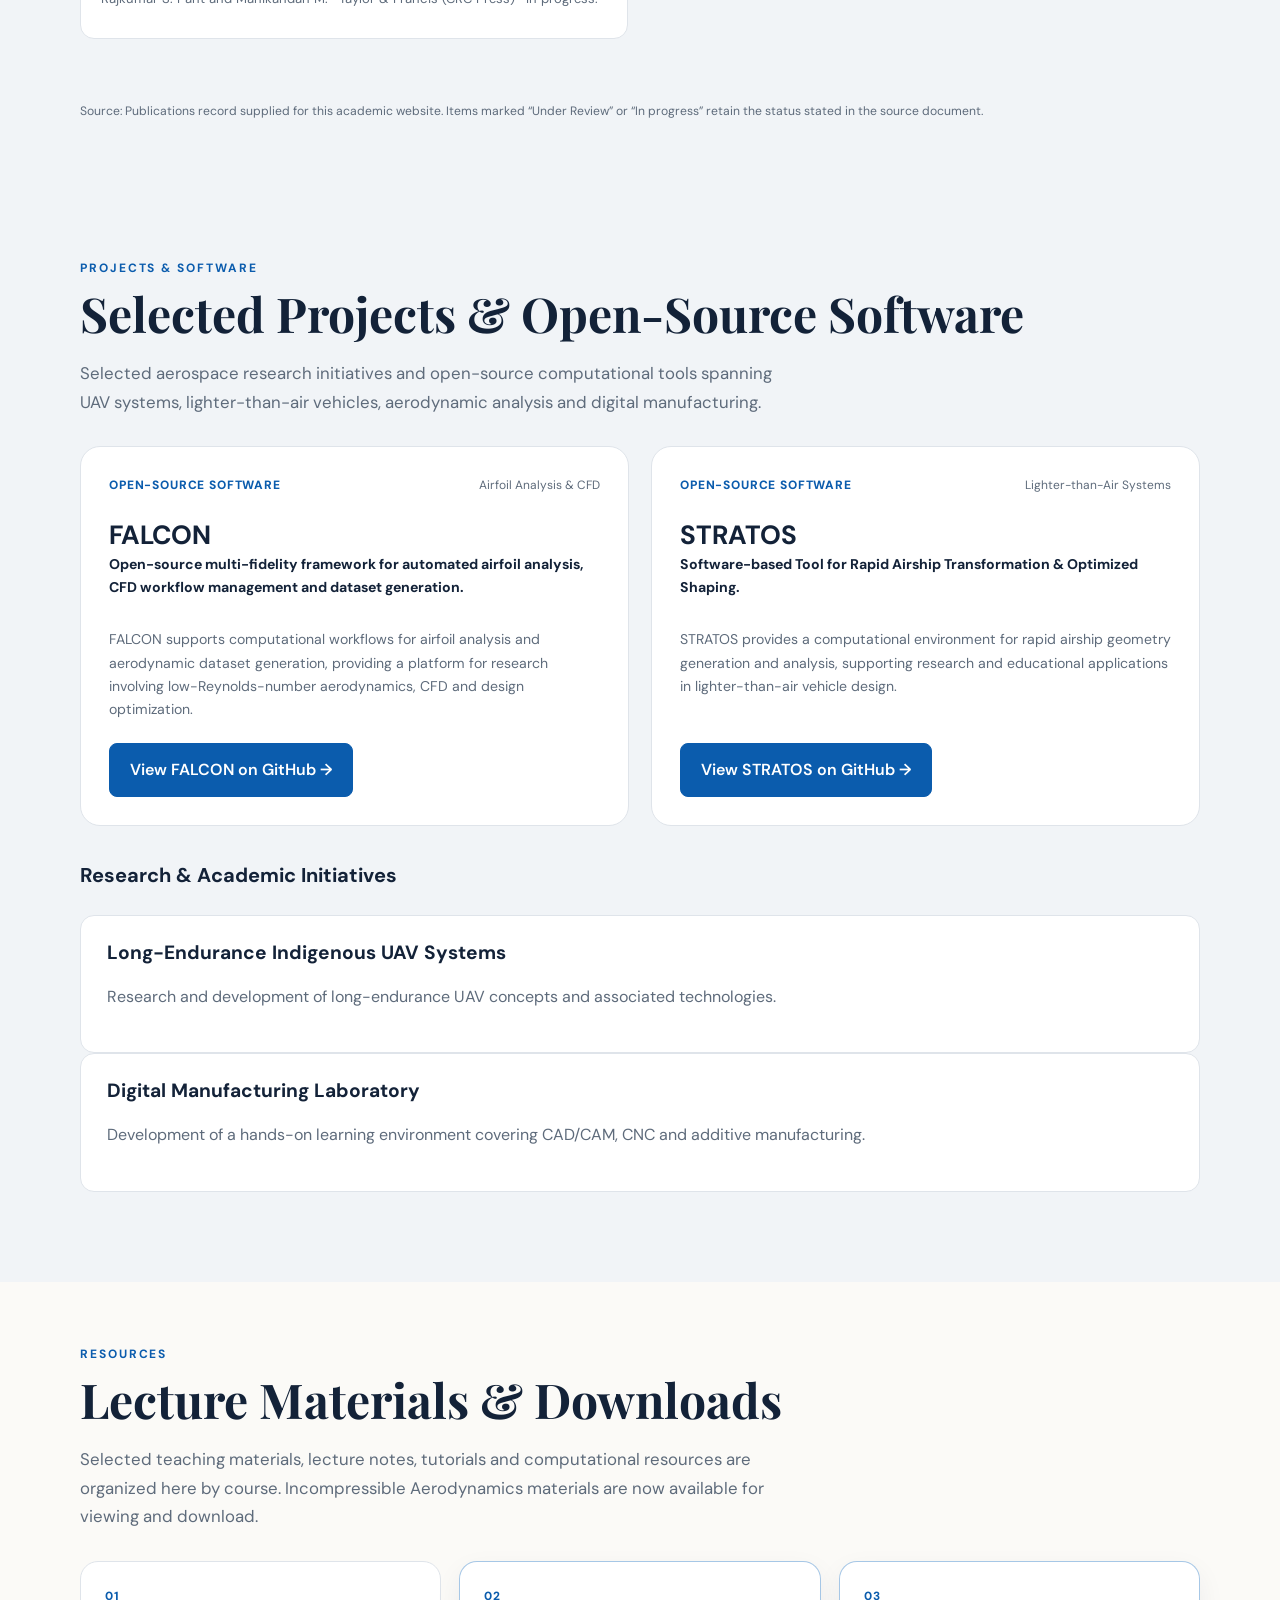
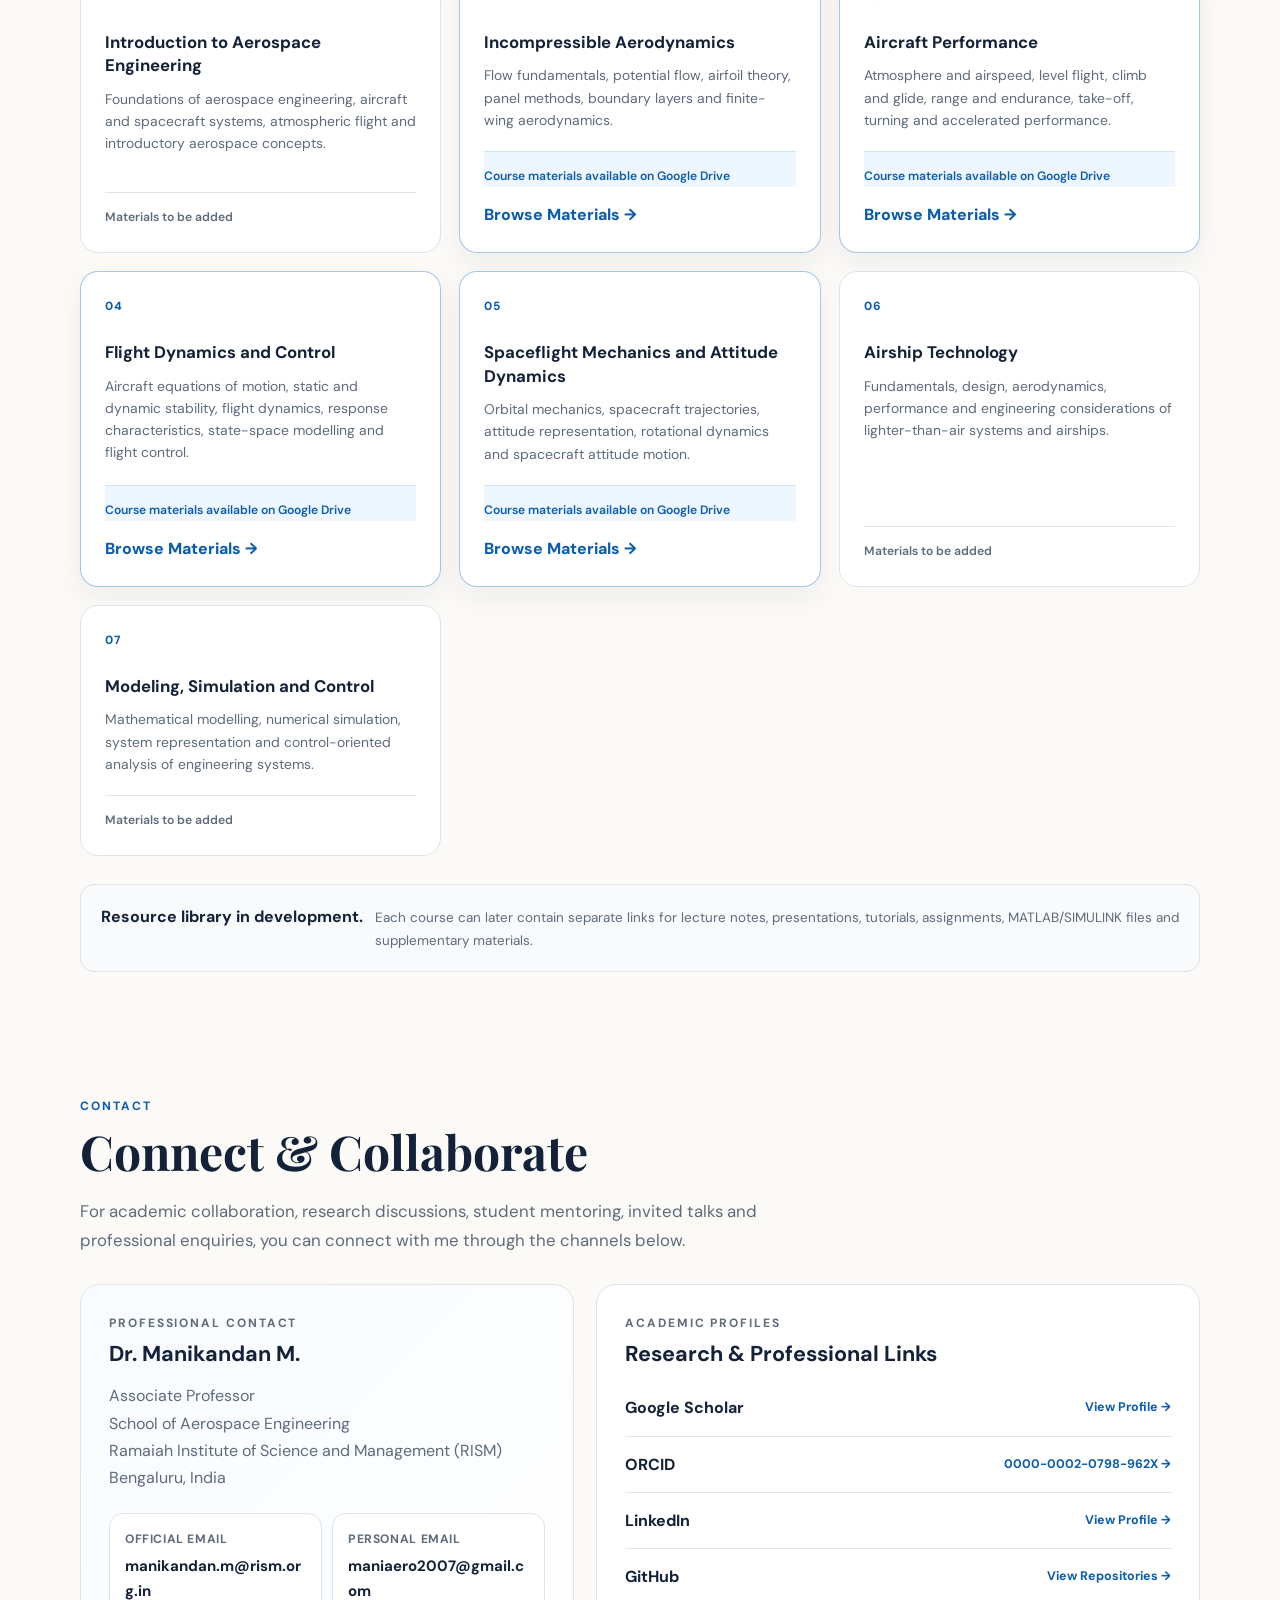
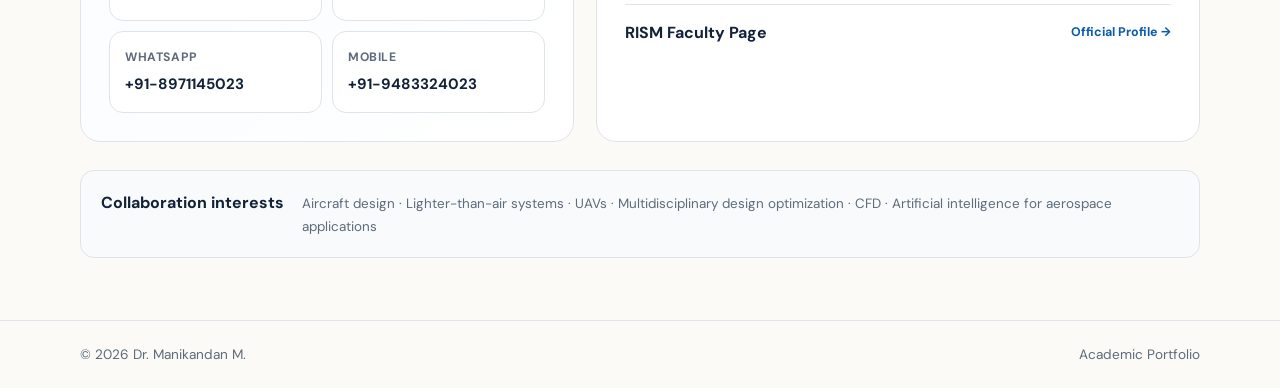
==== commit 4596fe9c: "Modify publication entries for 2025 and add new article Updated publication details for 2025 and add" ====
--- a/index.html
+++ b/index.html
@@ -255,7 +255,7 @@
         <article class="publication"><span class="year">2025</span><div><h3>A Comparative Study of Aerodynamic Characteristics of Conventional and Multi-lobed Airships</h3><p>Abhishek Vinayak Pai & Manikandan, M. · <em>The Aeronautical Journal</em>, 129(1339), 2435–2459.</p><a href="https://doi.org/10.1017/aer.2025.39" target="_blank" rel="noopener">DOI →</a><a class="pdf-access" href="https://drive.google.com/drive/folders/1fYrCF9uP5eNdRb2AKuwVRLHD2Buf-lx8?usp=sharing" target="_blank" rel="noopener" title="Open the Journal Articles Google Drive folder and select this paper">PDF →</a></div></article>
         <article class="publication"><span class="year">2025</span><div><h3>On the Role of Artificial Intelligence in Aerospace Engineering: Current State of the Art and Future Trajectories</h3><p>Pratham G., Arnav Choudhary, Tejaswar Pokuri, Abhigyan Basak, Manikandan M. & Balbir Singh · <em>The Aeronautical Journal</em>, 129(1342), First View.</p><a href="https://doi.org/10.1017/aer.2025.10050" target="_blank" rel="noopener">DOI →</a><a class="pdf-access" href="https://drive.google.com/drive/folders/1fYrCF9uP5eNdRb2AKuwVRLHD2Buf-lx8?usp=sharing" target="_blank" rel="noopener" title="Open the Journal Articles Google Drive folder and select this paper">PDF →</a></div></article>
         <article class="publication"><span class="year">2025</span><div><h3>Dynamic Stability Control Using Active Aerodynamic Surfaces for Improved Traction and Performance Optimization in Motorsport Applications</h3><p>Arjun Nair & Manikandan M. · <em>Journal of The Institution of Engineers (India): Series C</em> · Under Review.</p></div></article>
-        <article class="publication"><span class="year">2025</span><div><h3>A Surrogate-Assisted Evolutionary Framework for Low-Reynolds-Number Airfoil Optimization</h3><p>Bharath Udupa, Vedant Vijaykrishnan & Manikandan, M. · <em>Computers and Fluids</em> · Under Revision.</p></div></article>
+        <article class="publication"><span class="year">2025</span><div><h3>A Surrogate-Assisted Evolutionary Framework for Low-Reynolds-Number Airfoil Optimization</h3><p>Bharath Udupa, Vedant Vijaykrishnan & Manikandan, M. · Under Revision.</p></div></article>
         <article class="publication"><span class="year">2026</span><div><h3>FALCON: An Open-Source Multi-Fidelity Framework for Automated Airfoil Analysis, CFD Workflow Management and Dataset Generation</h3><p><em>SoftwareX Journal</em> · Under Review.</p></div></article>
         <article class="publication"><span class="year">2026</span><div><h3>STRATOS: Software-based Tool for Rapid Airship Transformation &amp; Optimized Shaping</h3><p><em>SoftwareX Journal</em> · Under Review.</p></div></article>
       </div>
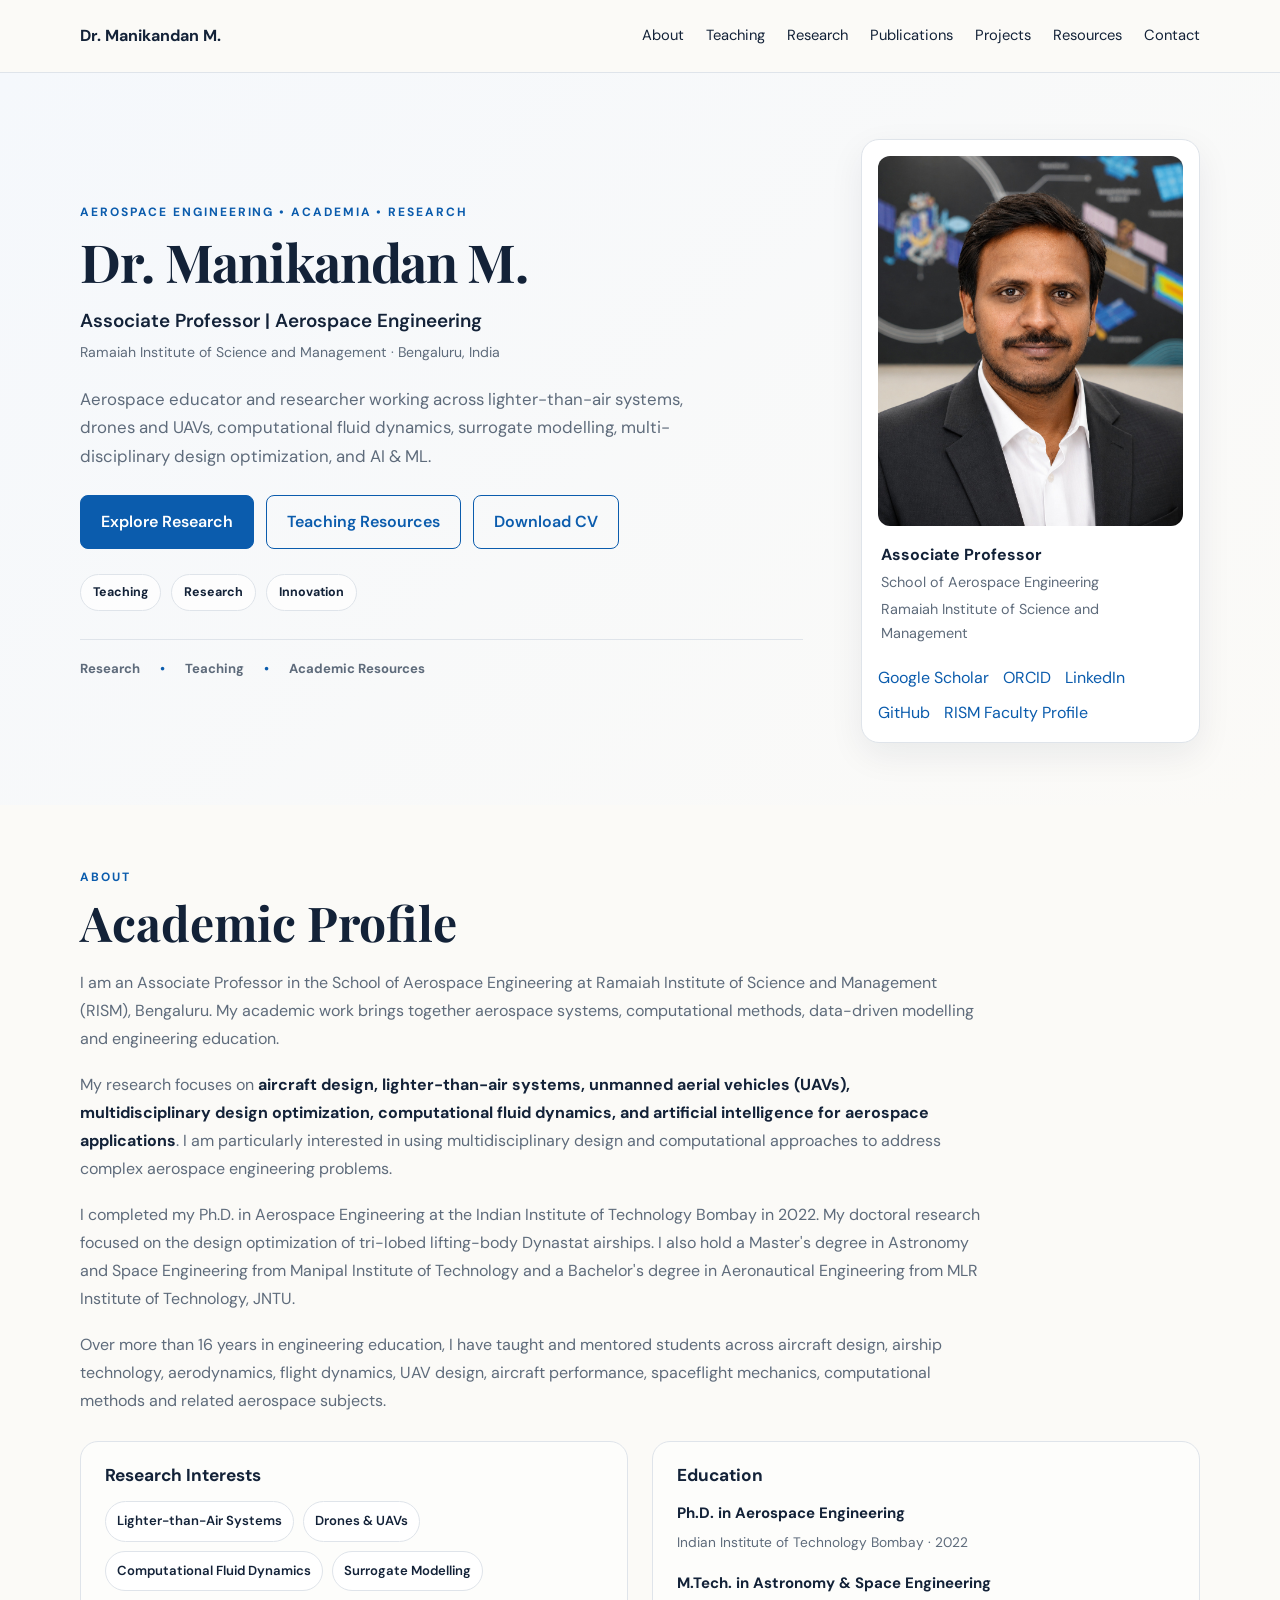
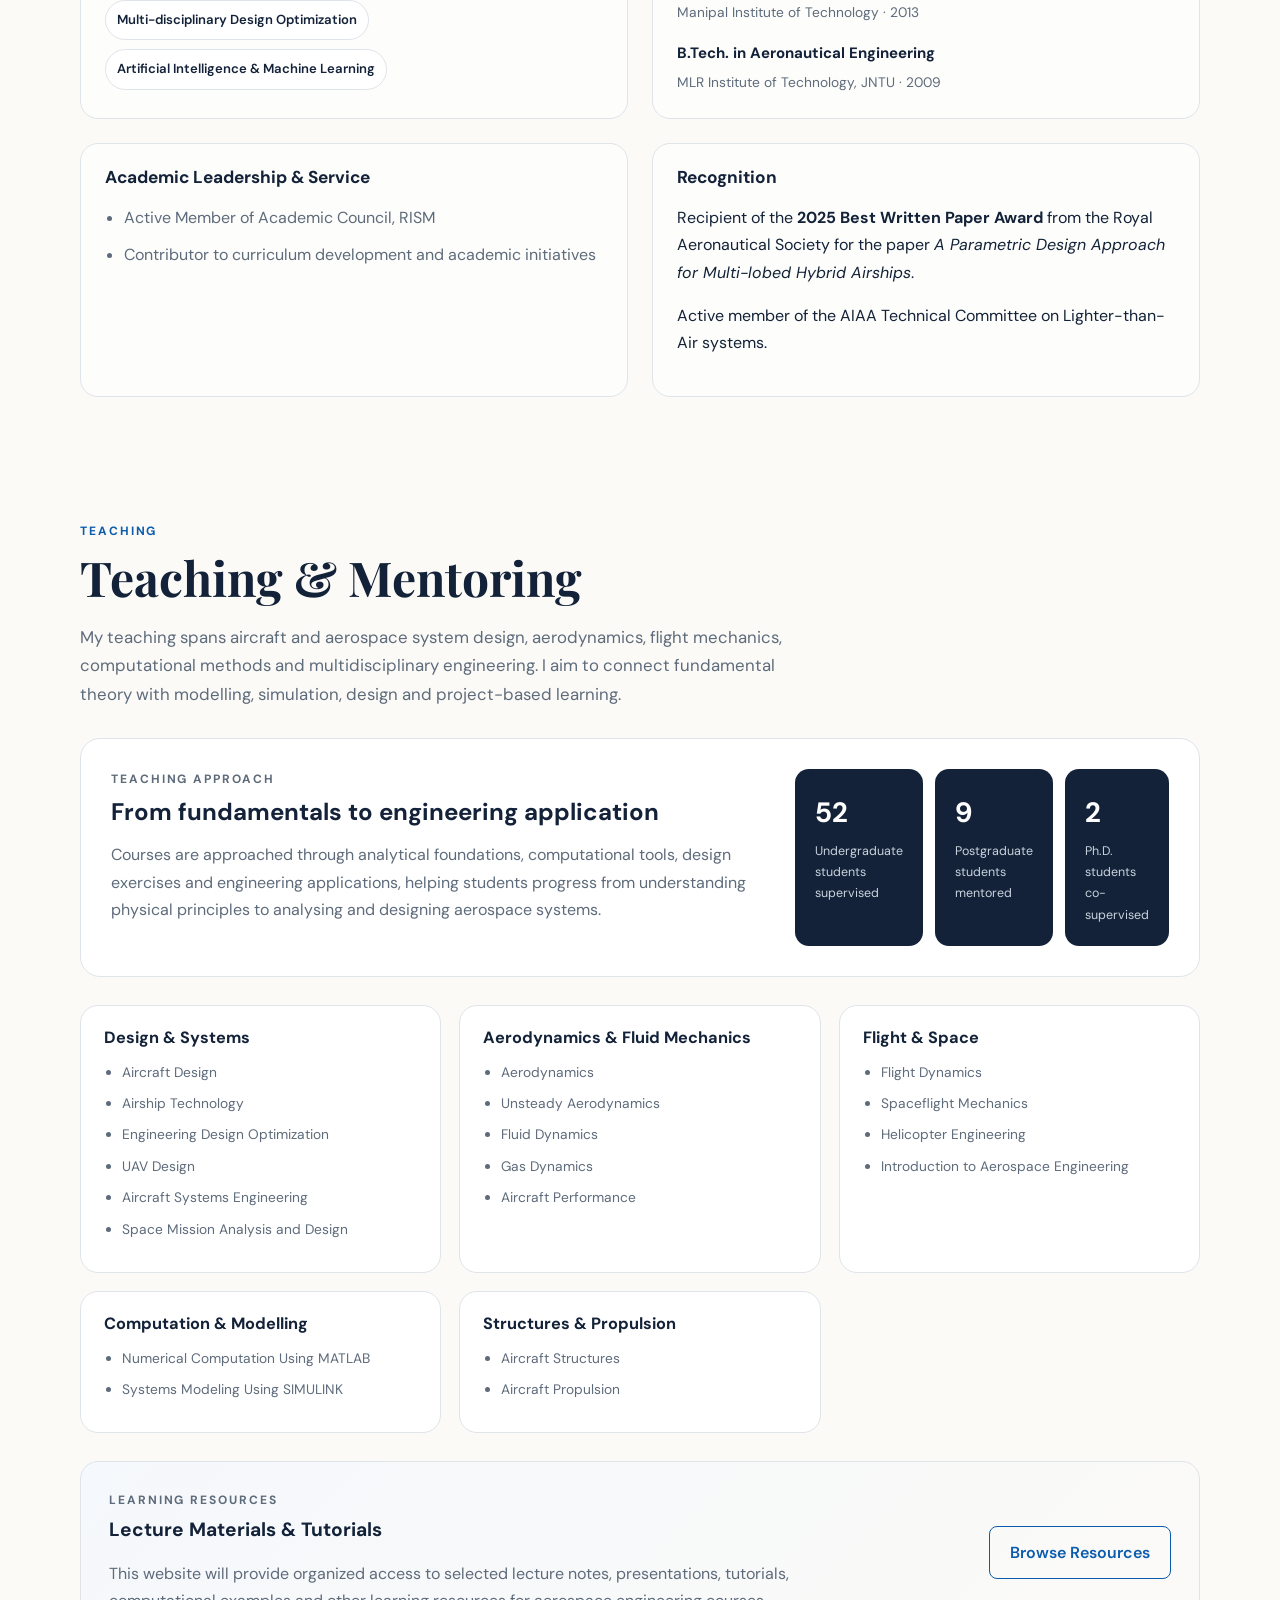
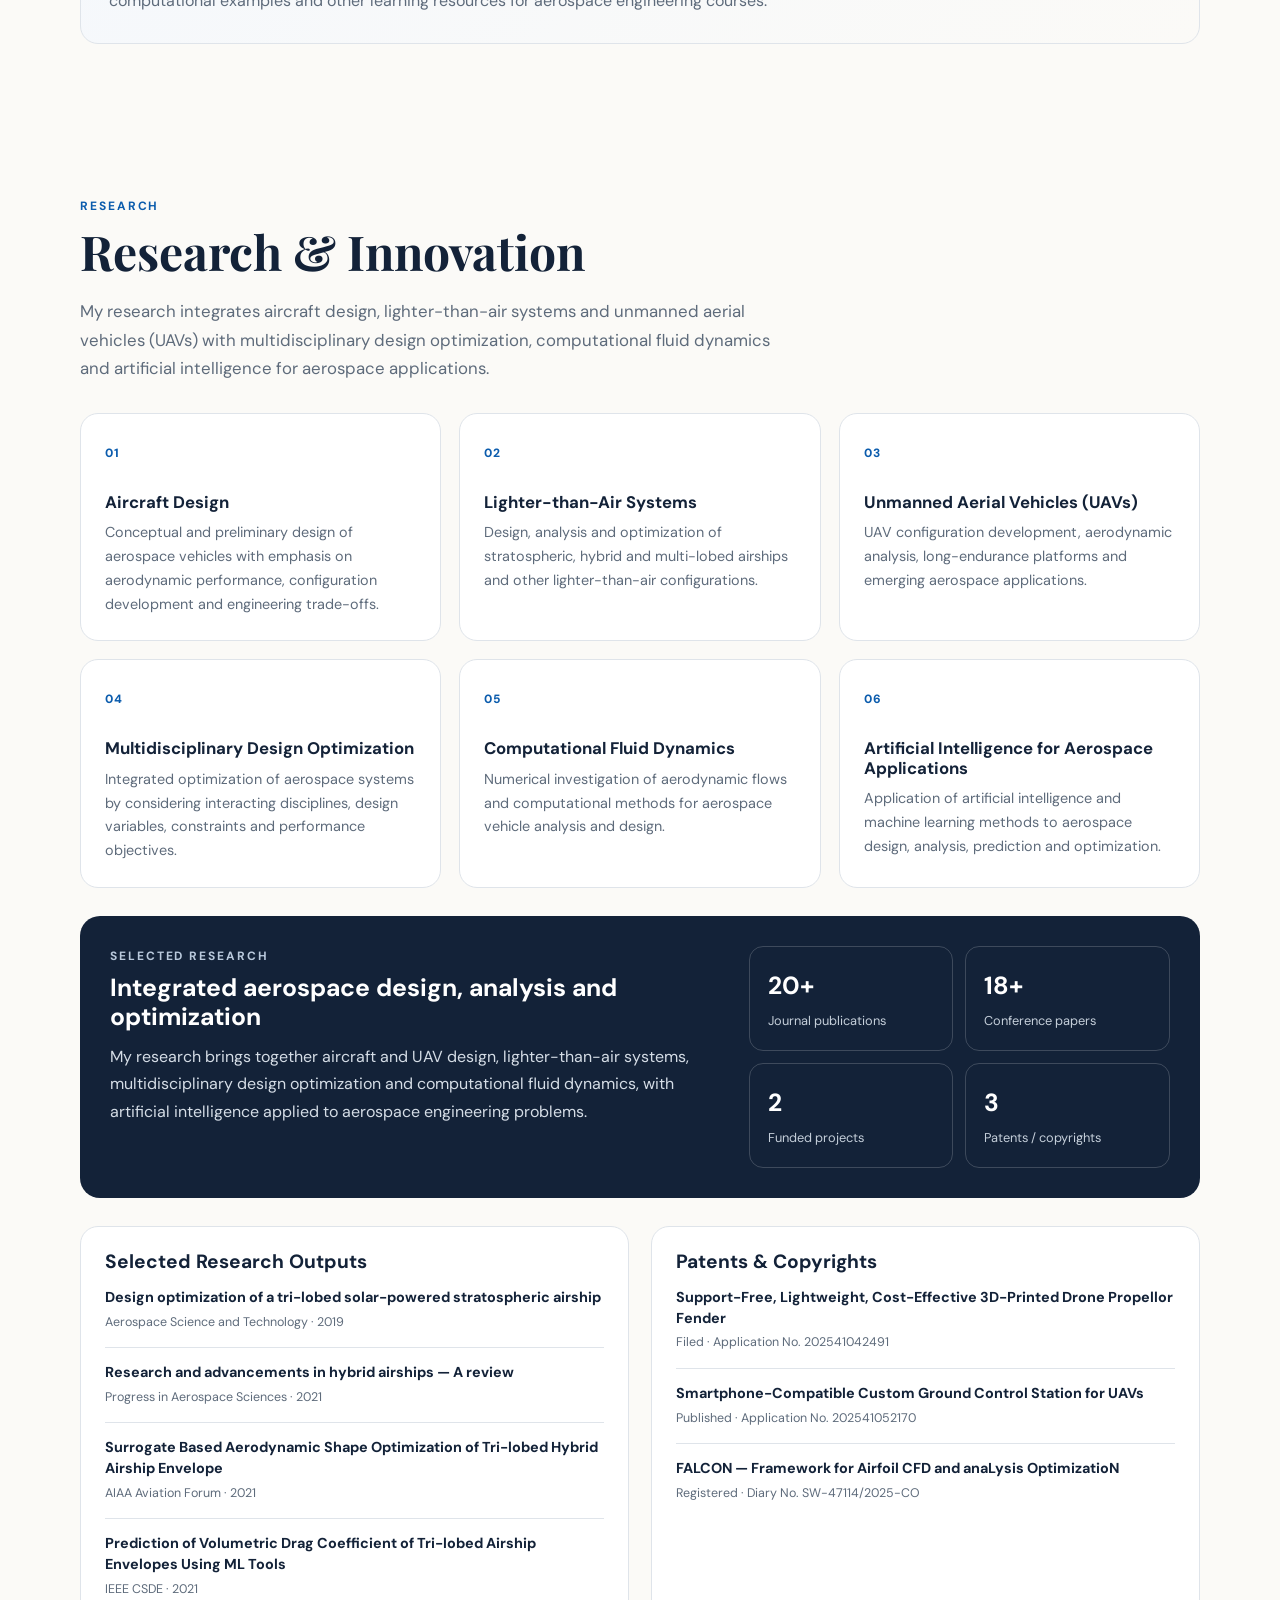
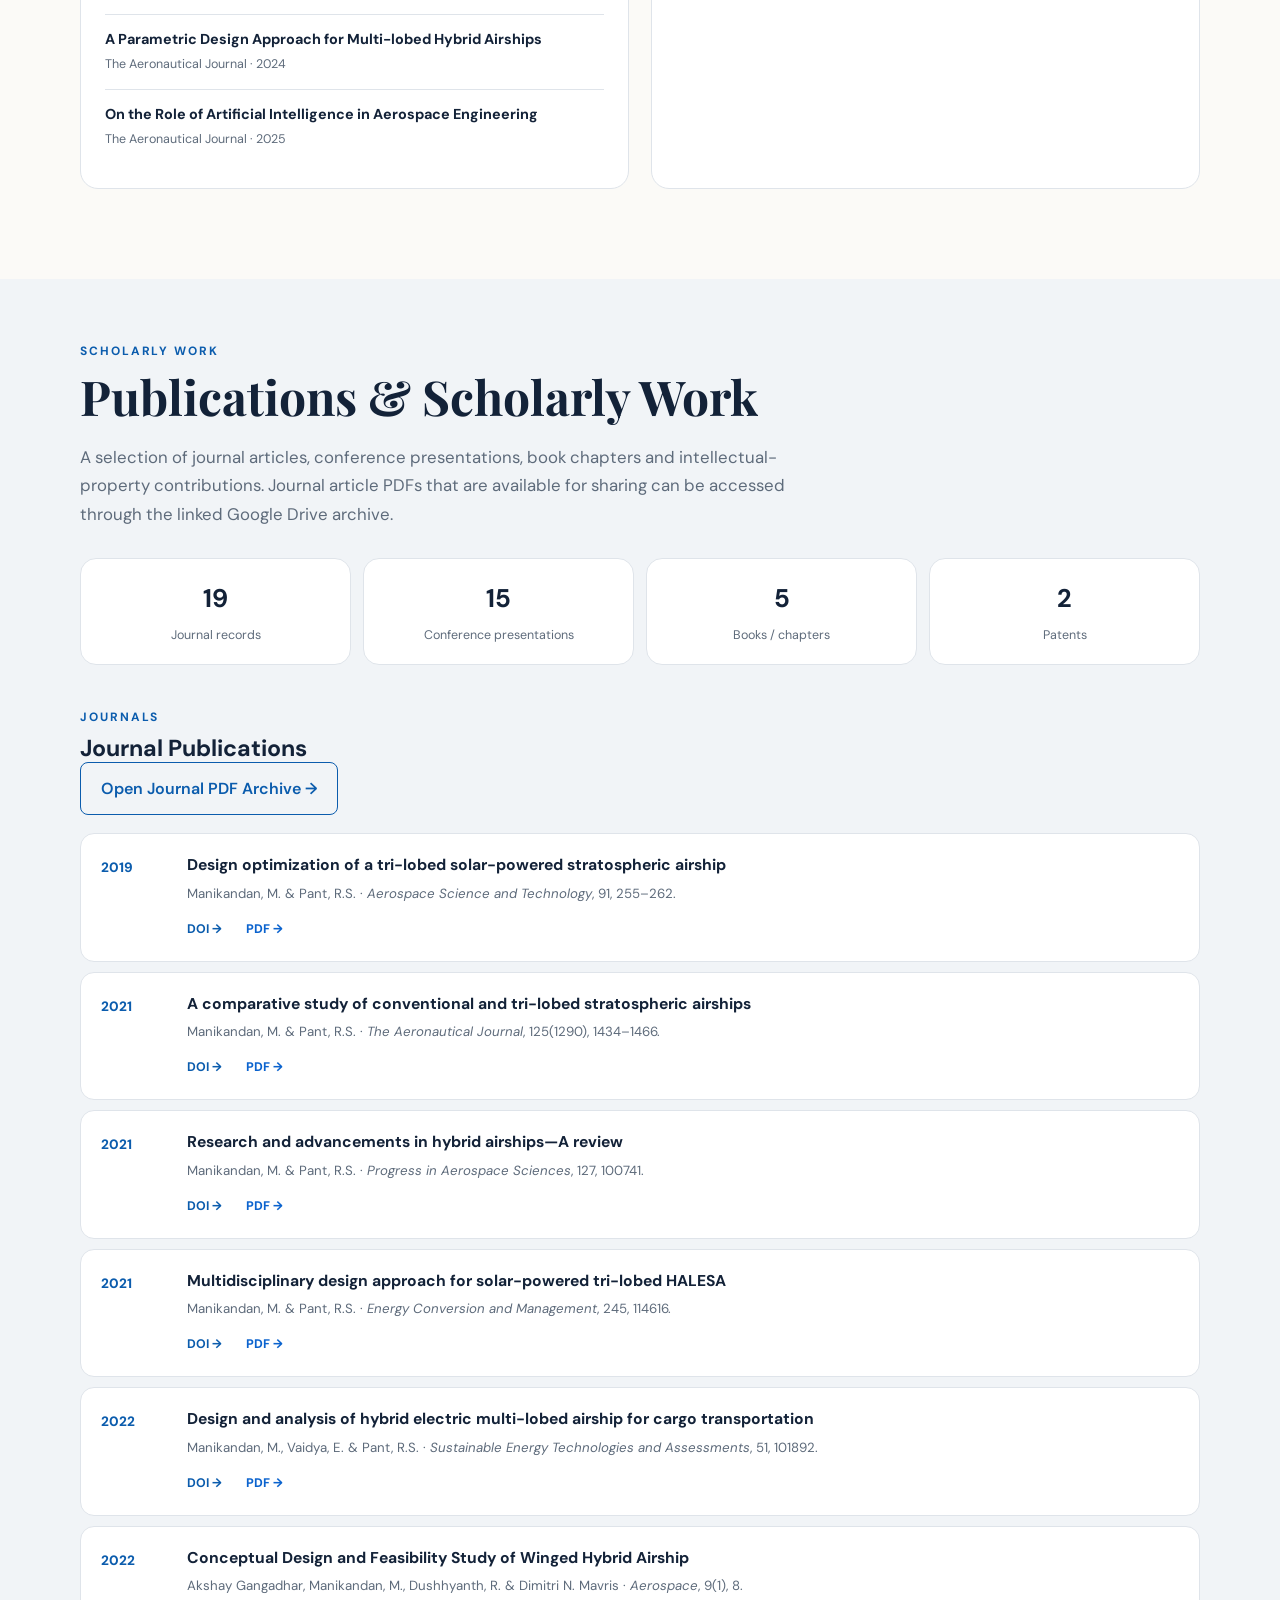
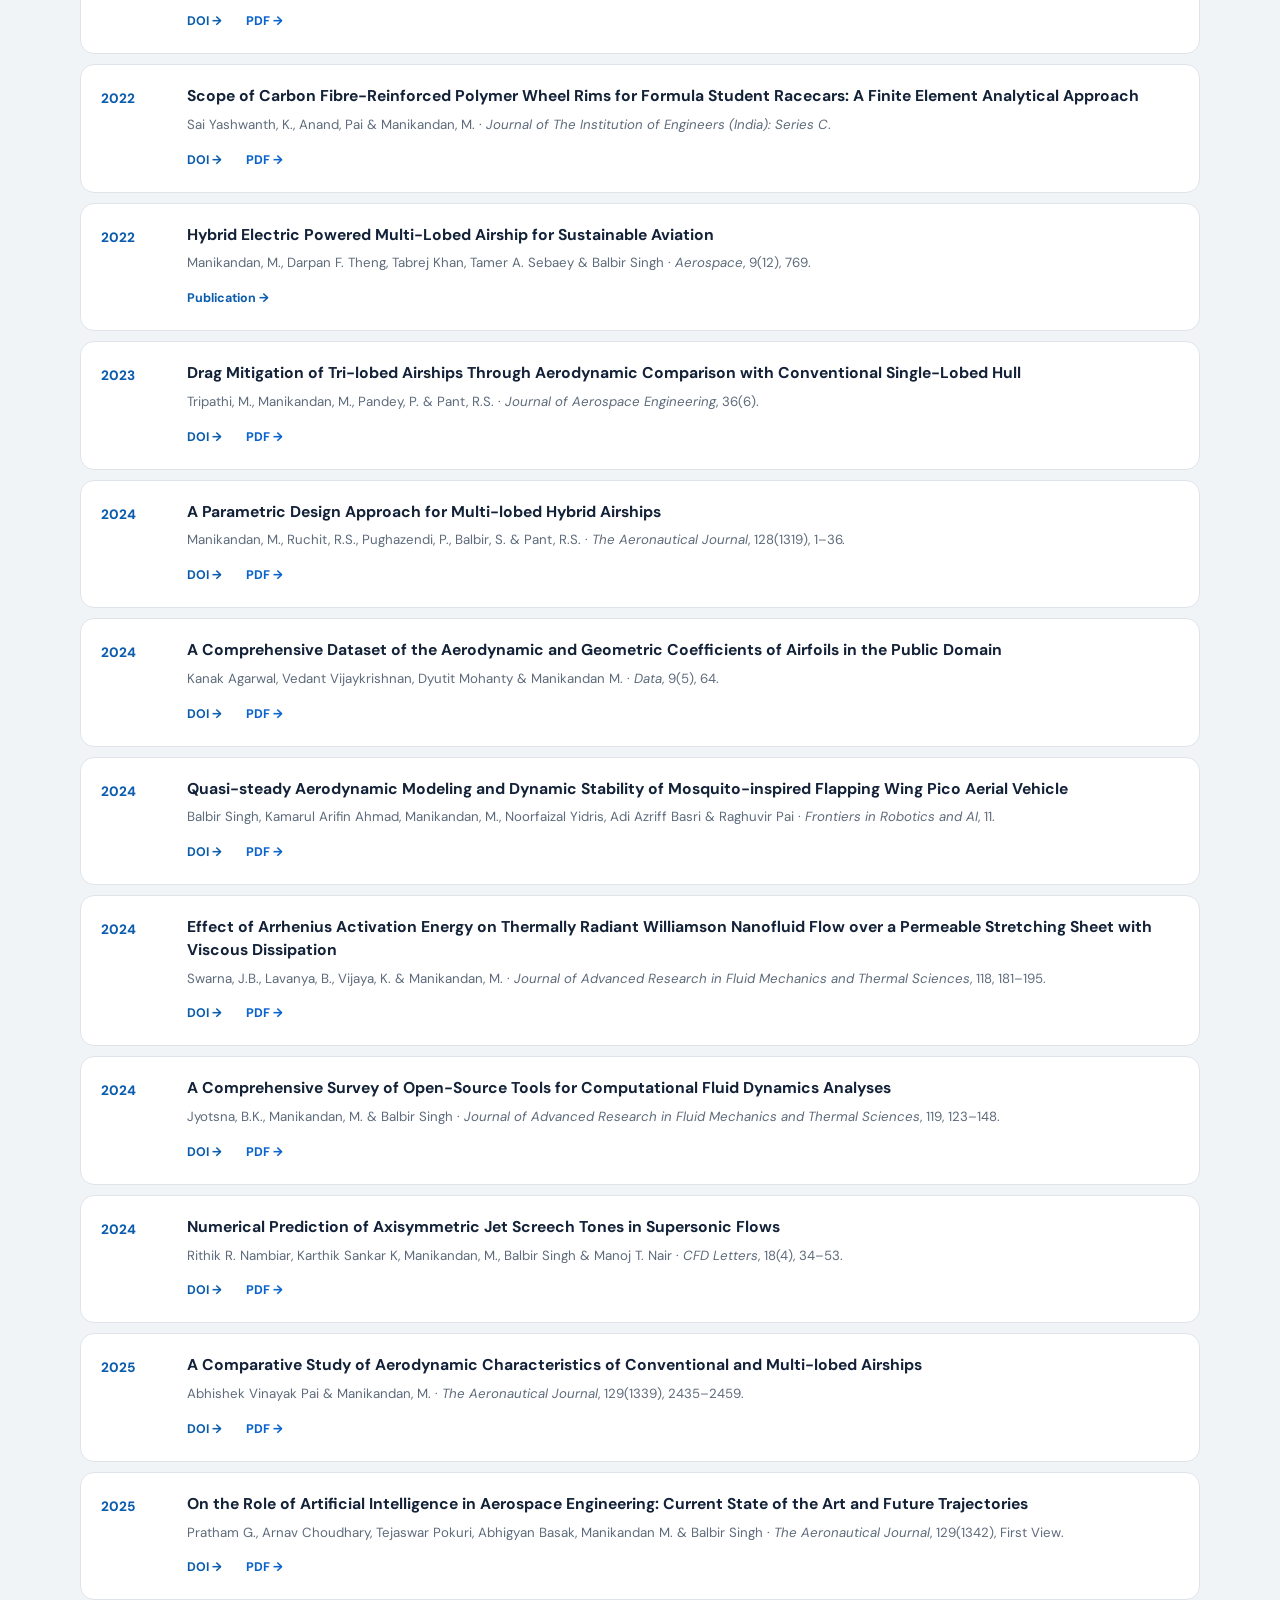
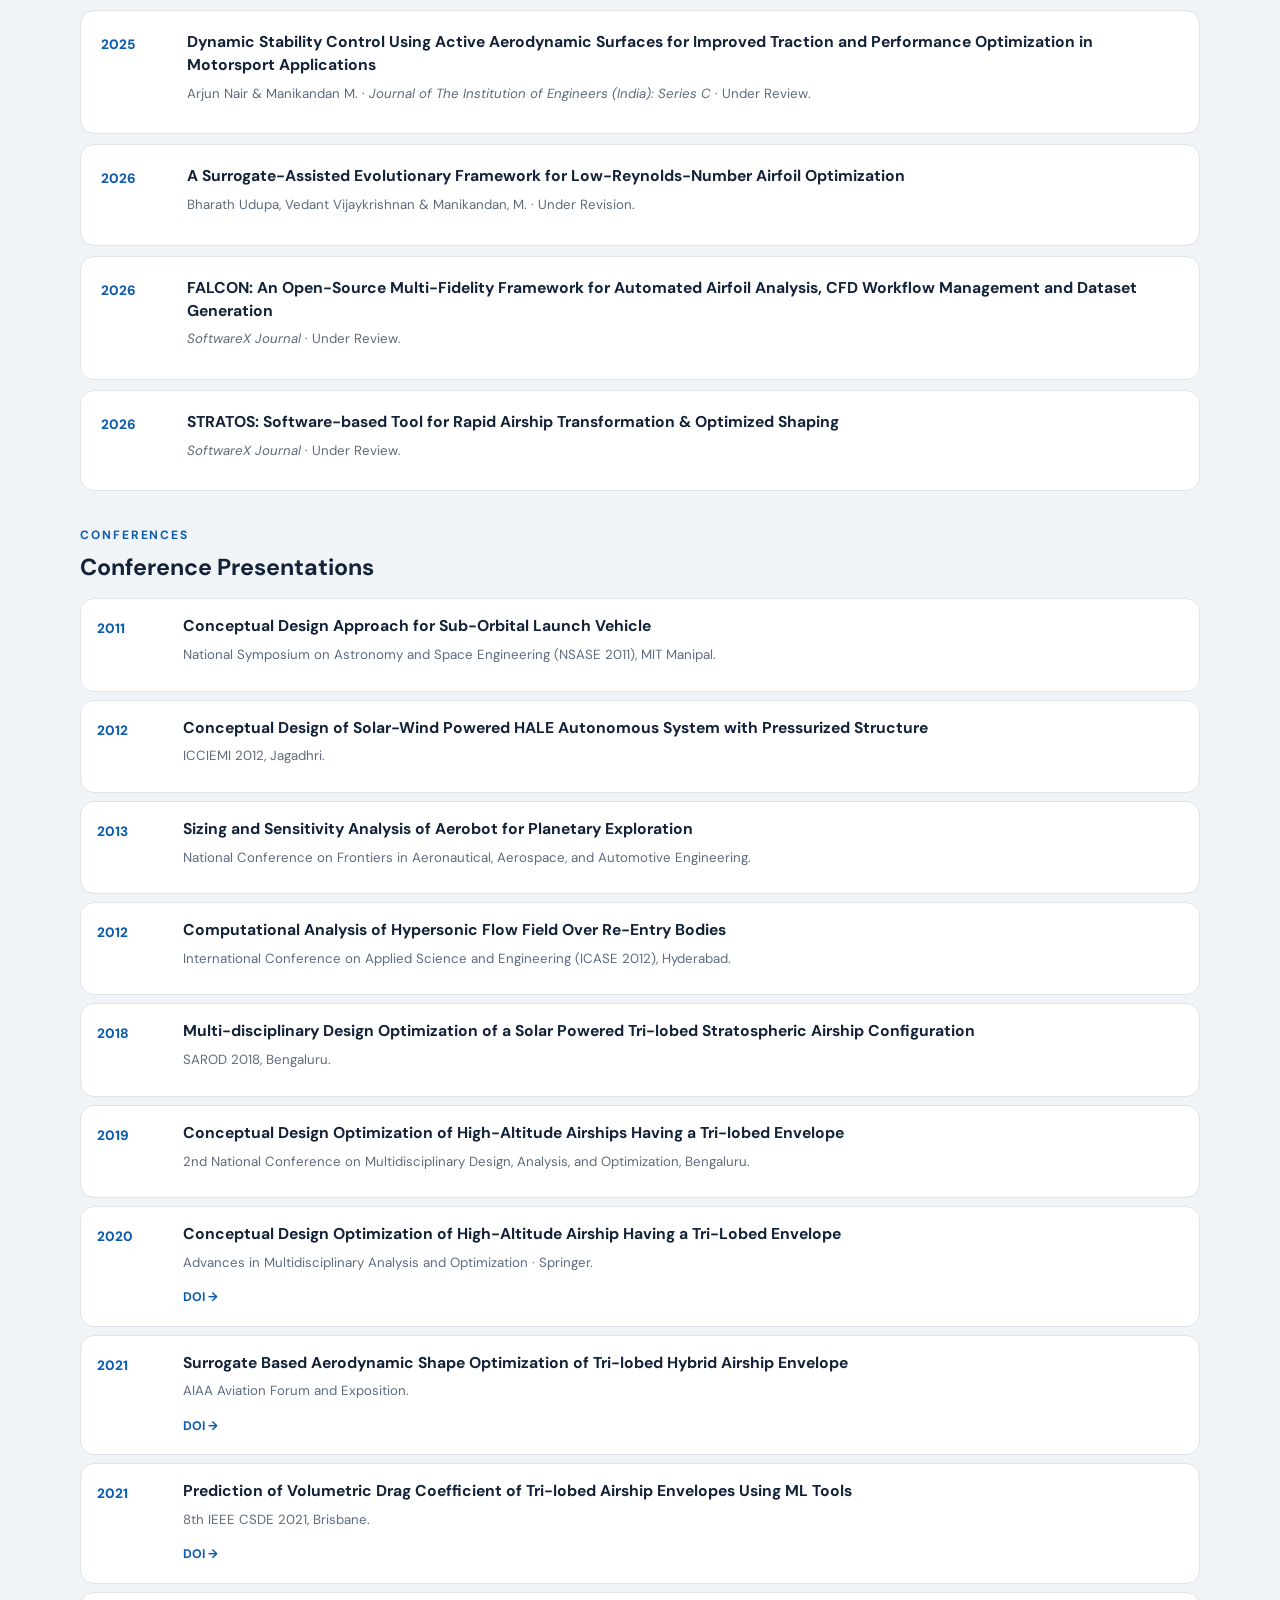
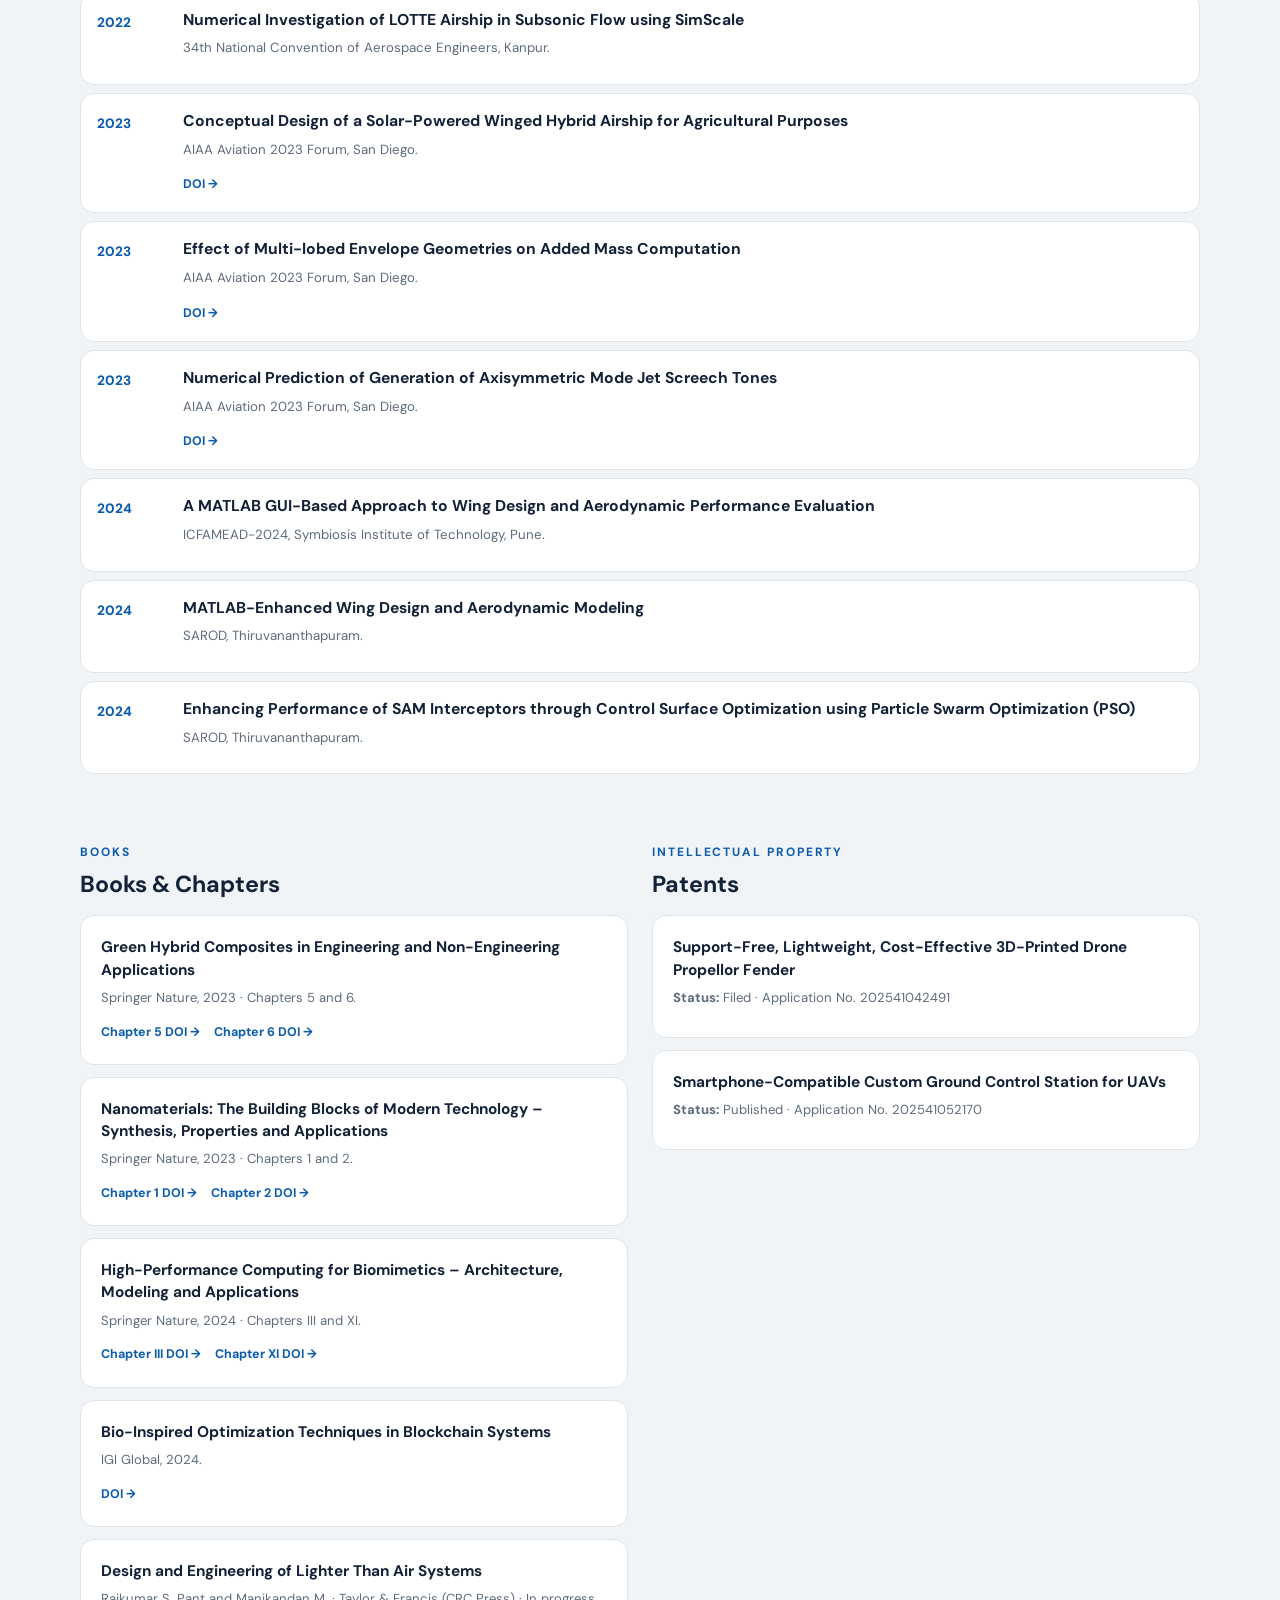
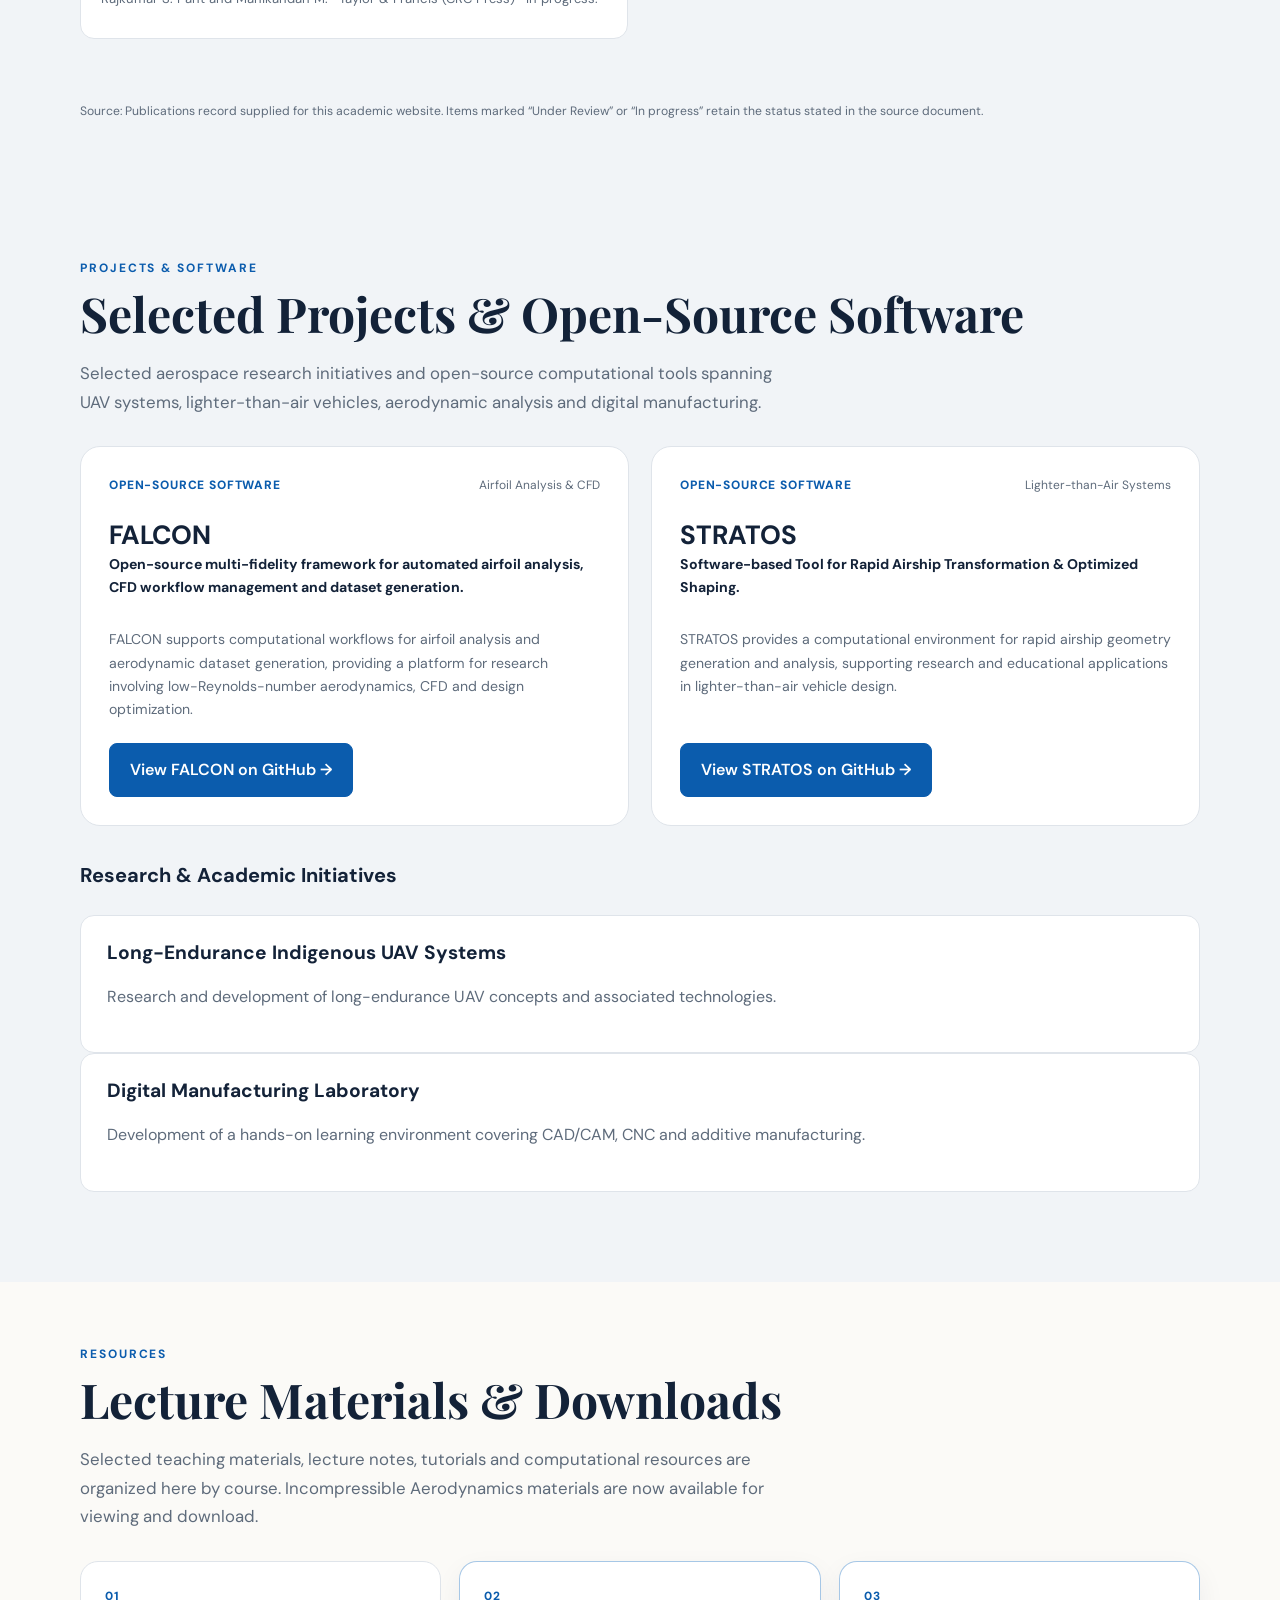
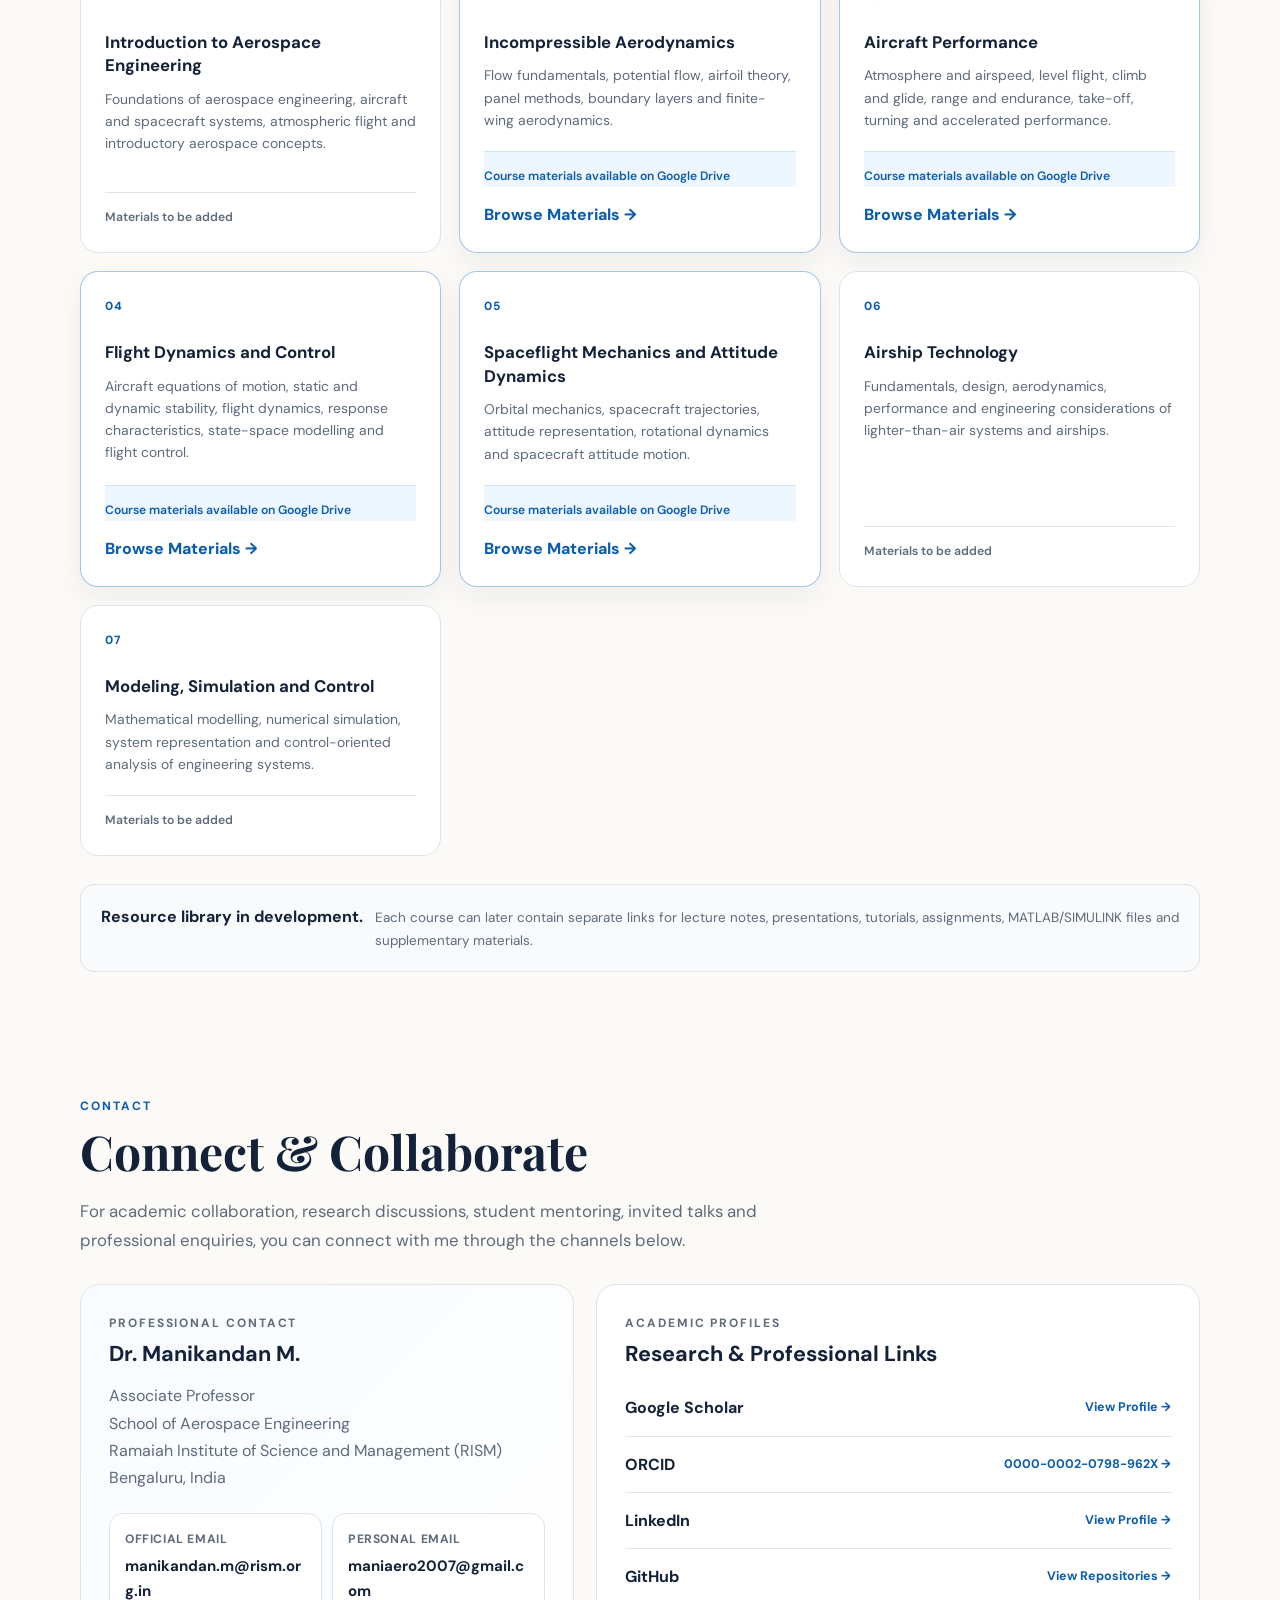
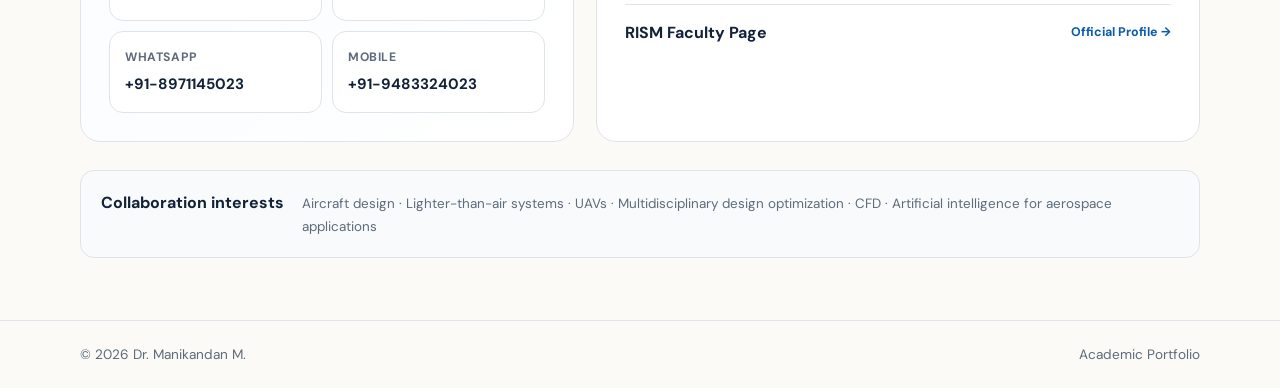
==== commit 6f9289aa: "Update index.html" ====
--- a/index.html
+++ b/index.html
@@ -255,7 +255,7 @@
         <article class="publication"><span class="year">2025</span><div><h3>A Comparative Study of Aerodynamic Characteristics of Conventional and Multi-lobed Airships</h3><p>Abhishek Vinayak Pai & Manikandan, M. · <em>The Aeronautical Journal</em>, 129(1339), 2435–2459.</p><a href="https://doi.org/10.1017/aer.2025.39" target="_blank" rel="noopener">DOI →</a><a class="pdf-access" href="https://drive.google.com/drive/folders/1fYrCF9uP5eNdRb2AKuwVRLHD2Buf-lx8?usp=sharing" target="_blank" rel="noopener" title="Open the Journal Articles Google Drive folder and select this paper">PDF →</a></div></article>
         <article class="publication"><span class="year">2025</span><div><h3>On the Role of Artificial Intelligence in Aerospace Engineering: Current State of the Art and Future Trajectories</h3><p>Pratham G., Arnav Choudhary, Tejaswar Pokuri, Abhigyan Basak, Manikandan M. & Balbir Singh · <em>The Aeronautical Journal</em>, 129(1342), First View.</p><a href="https://doi.org/10.1017/aer.2025.10050" target="_blank" rel="noopener">DOI →</a><a class="pdf-access" href="https://drive.google.com/drive/folders/1fYrCF9uP5eNdRb2AKuwVRLHD2Buf-lx8?usp=sharing" target="_blank" rel="noopener" title="Open the Journal Articles Google Drive folder and select this paper">PDF →</a></div></article>
         <article class="publication"><span class="year">2025</span><div><h3>Dynamic Stability Control Using Active Aerodynamic Surfaces for Improved Traction and Performance Optimization in Motorsport Applications</h3><p>Arjun Nair & Manikandan M. · <em>Journal of The Institution of Engineers (India): Series C</em> · Under Review.</p></div></article>
-        <article class="publication"><span class="year">2025</span><div><h3>A Surrogate-Assisted Evolutionary Framework for Low-Reynolds-Number Airfoil Optimization</h3><p>Bharath Udupa, Vedant Vijaykrishnan & Manikandan, M. · Under Revision.</p></div></article>
+        <article class="publication"><span class="year">2026</span><div><h3>A Surrogate-Assisted Evolutionary Framework for Low-Reynolds-Number Airfoil Optimization</h3><p>Bharath Udupa, Vedant Vijaykrishnan & Manikandan, M. · Under Revision.</p></div></article>
         <article class="publication"><span class="year">2026</span><div><h3>FALCON: An Open-Source Multi-Fidelity Framework for Automated Airfoil Analysis, CFD Workflow Management and Dataset Generation</h3><p><em>SoftwareX Journal</em> · Under Review.</p></div></article>
         <article class="publication"><span class="year">2026</span><div><h3>STRATOS: Software-based Tool for Rapid Airship Transformation &amp; Optimized Shaping</h3><p><em>SoftwareX Journal</em> · Under Review.</p></div></article>
       </div>
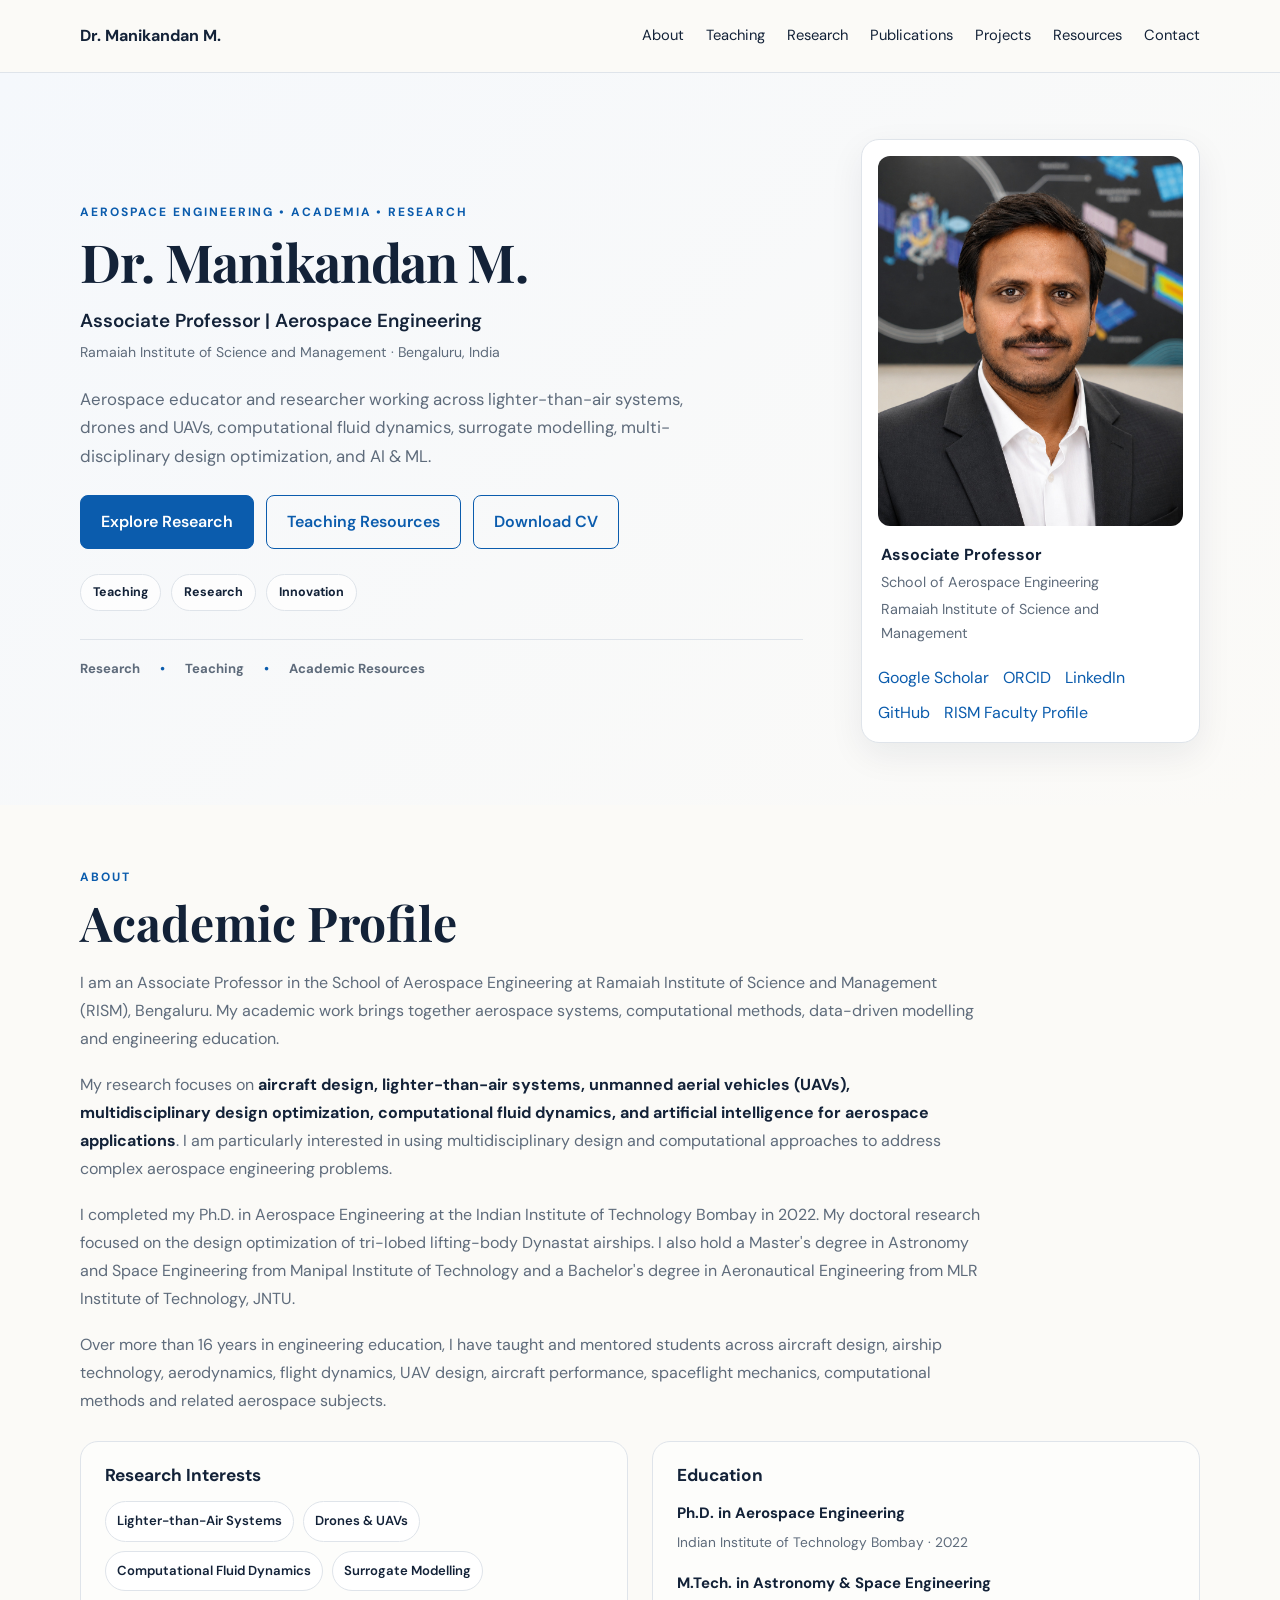
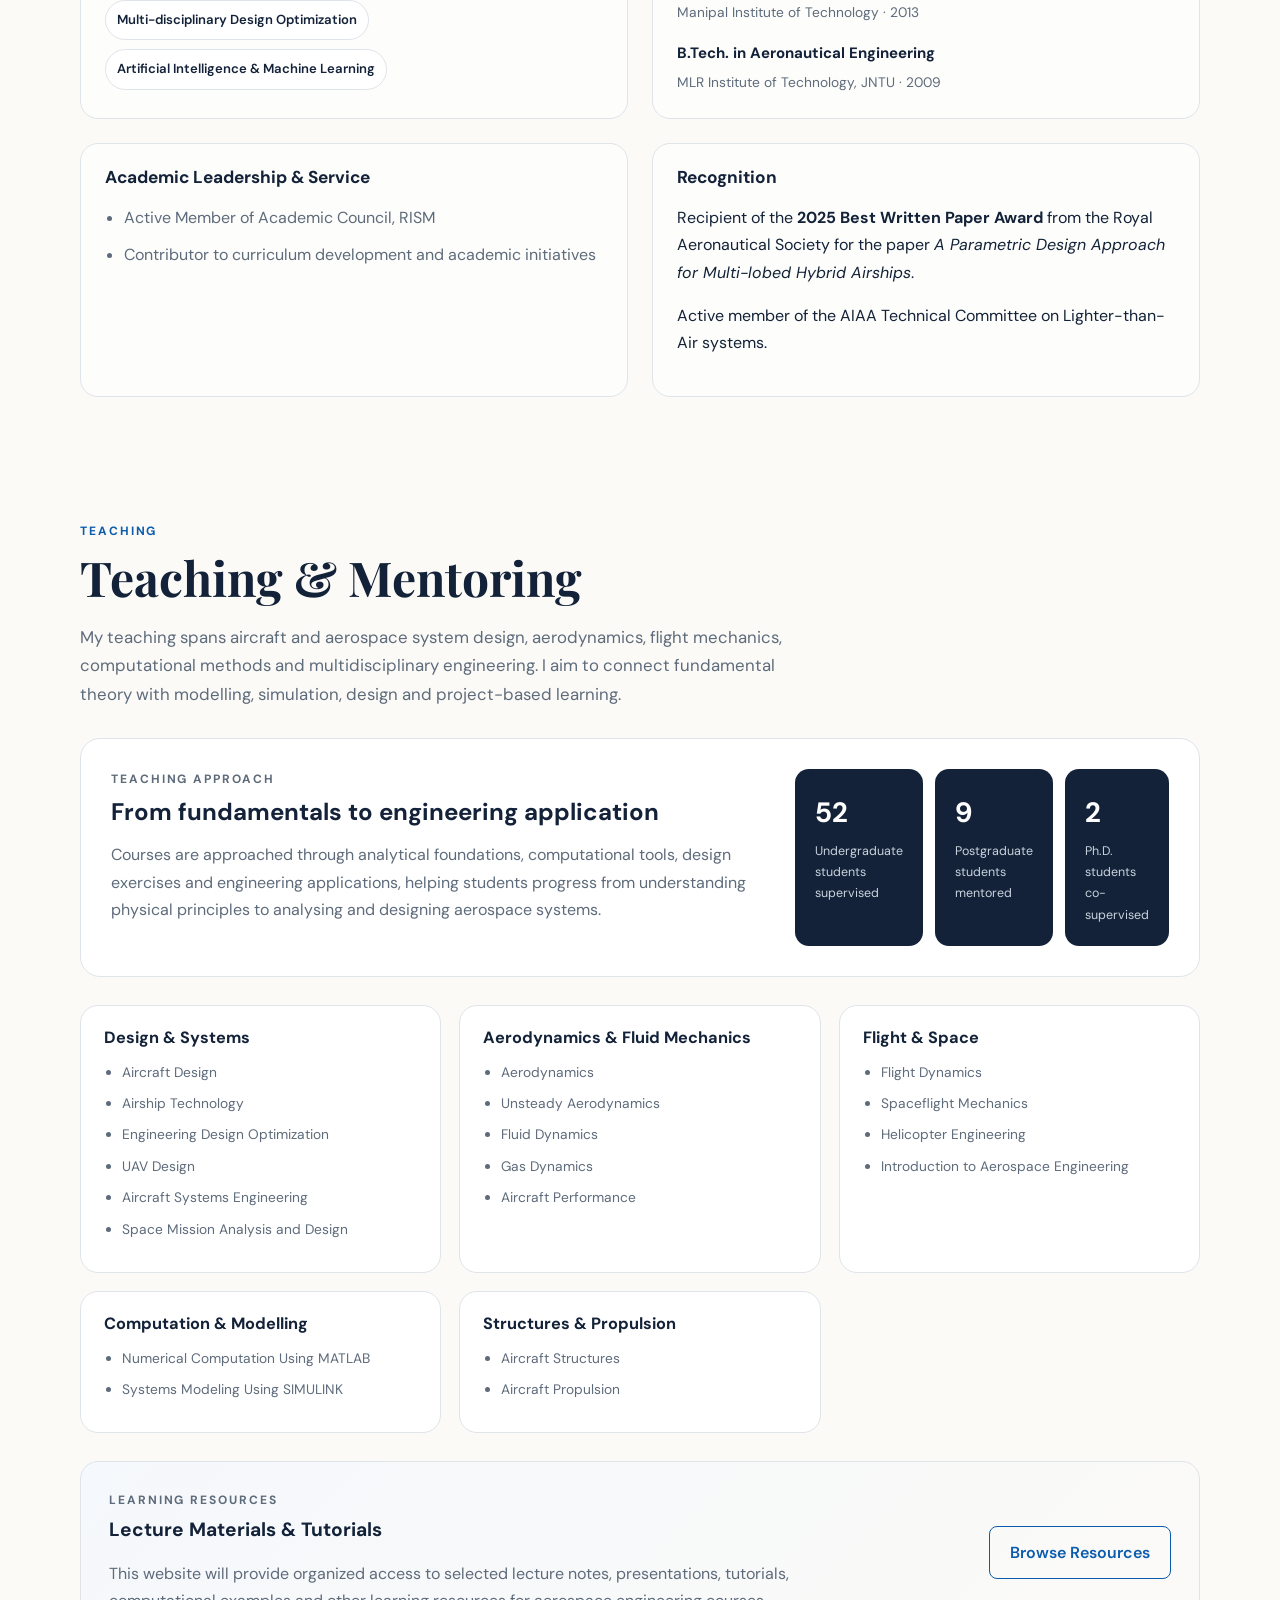
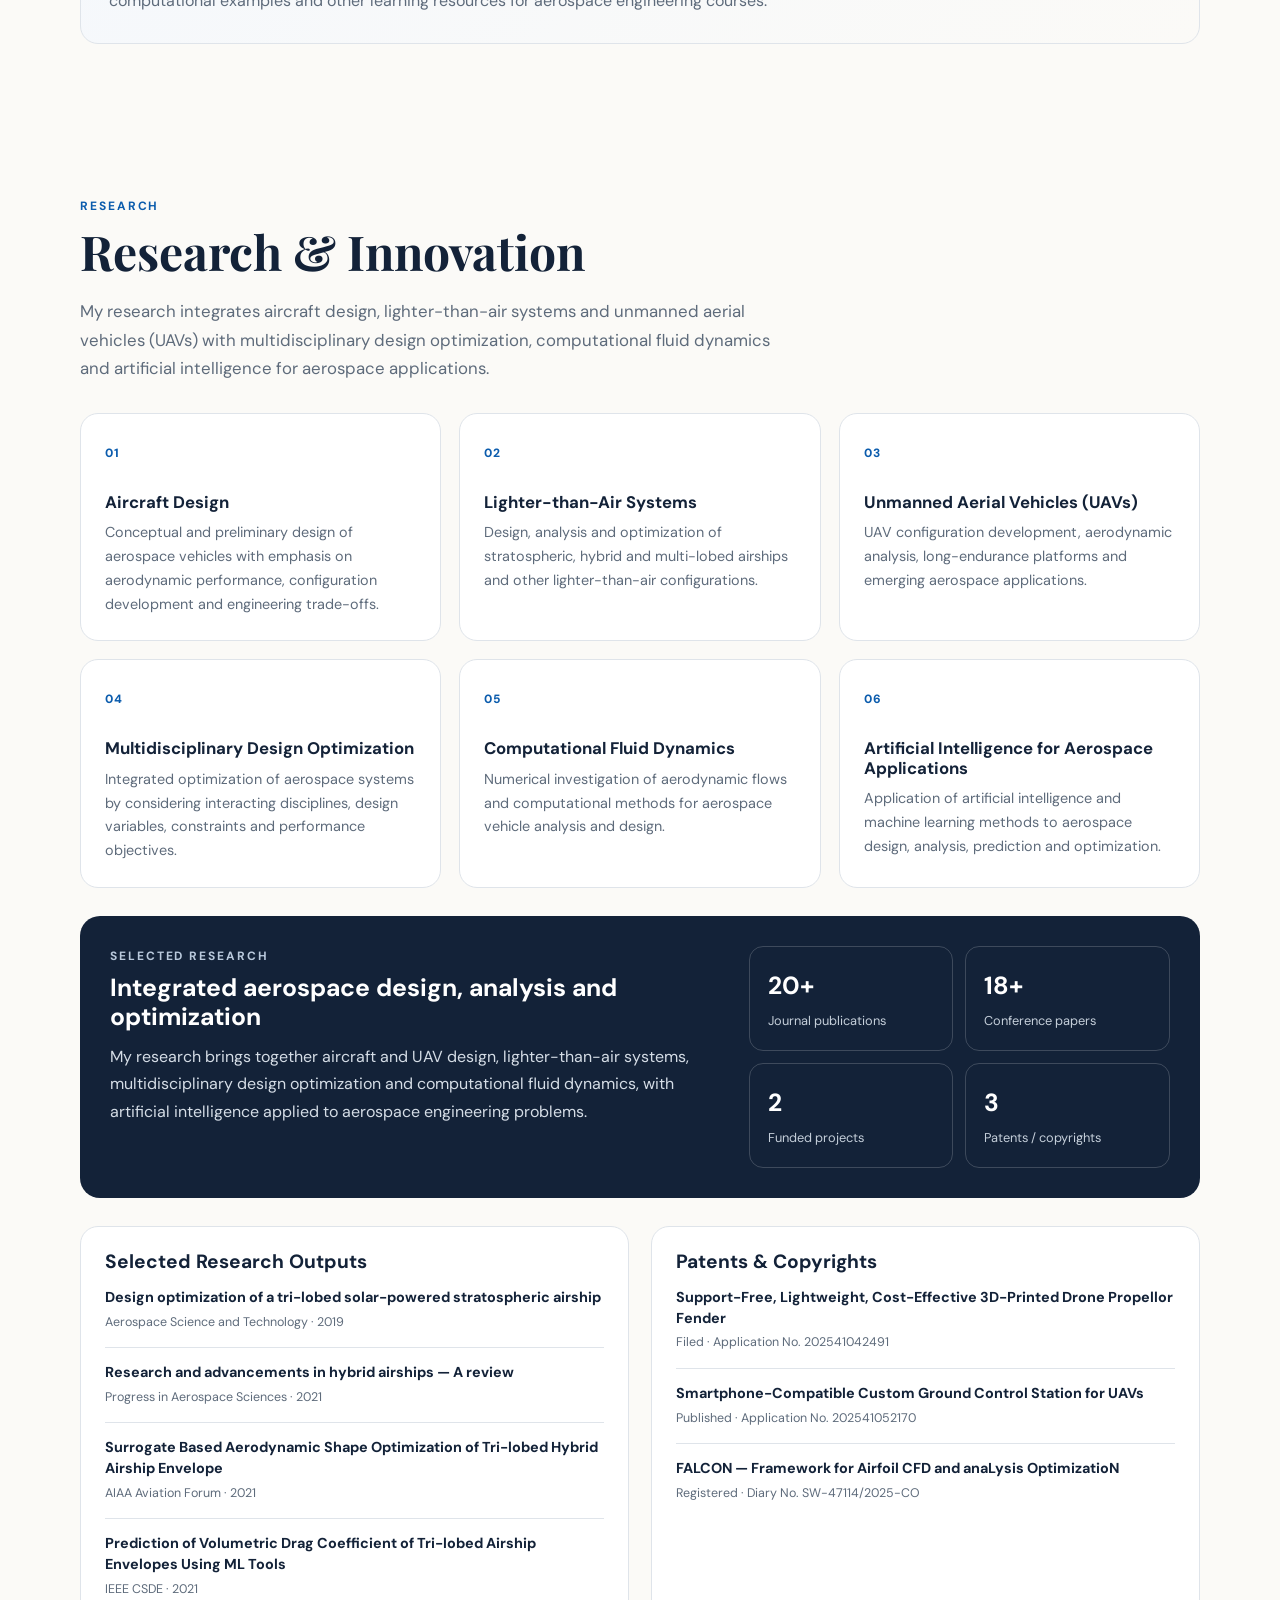
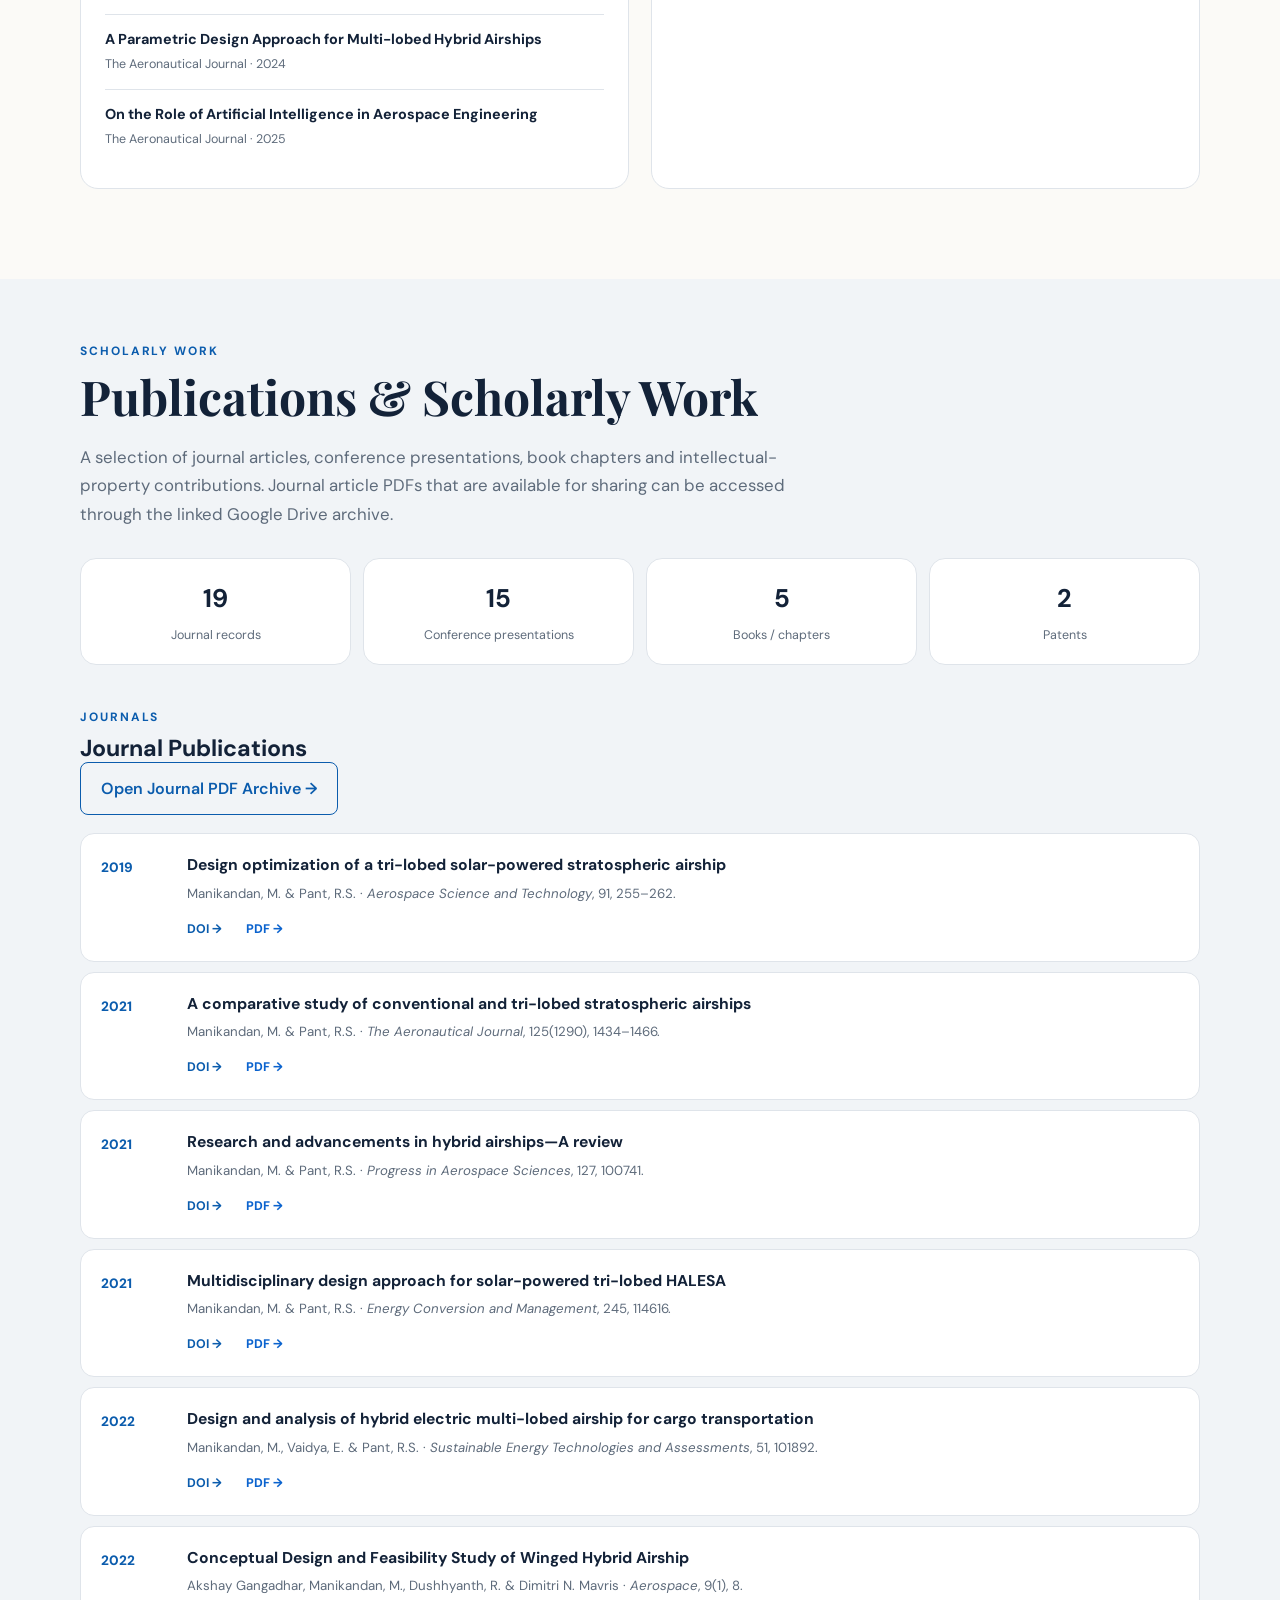
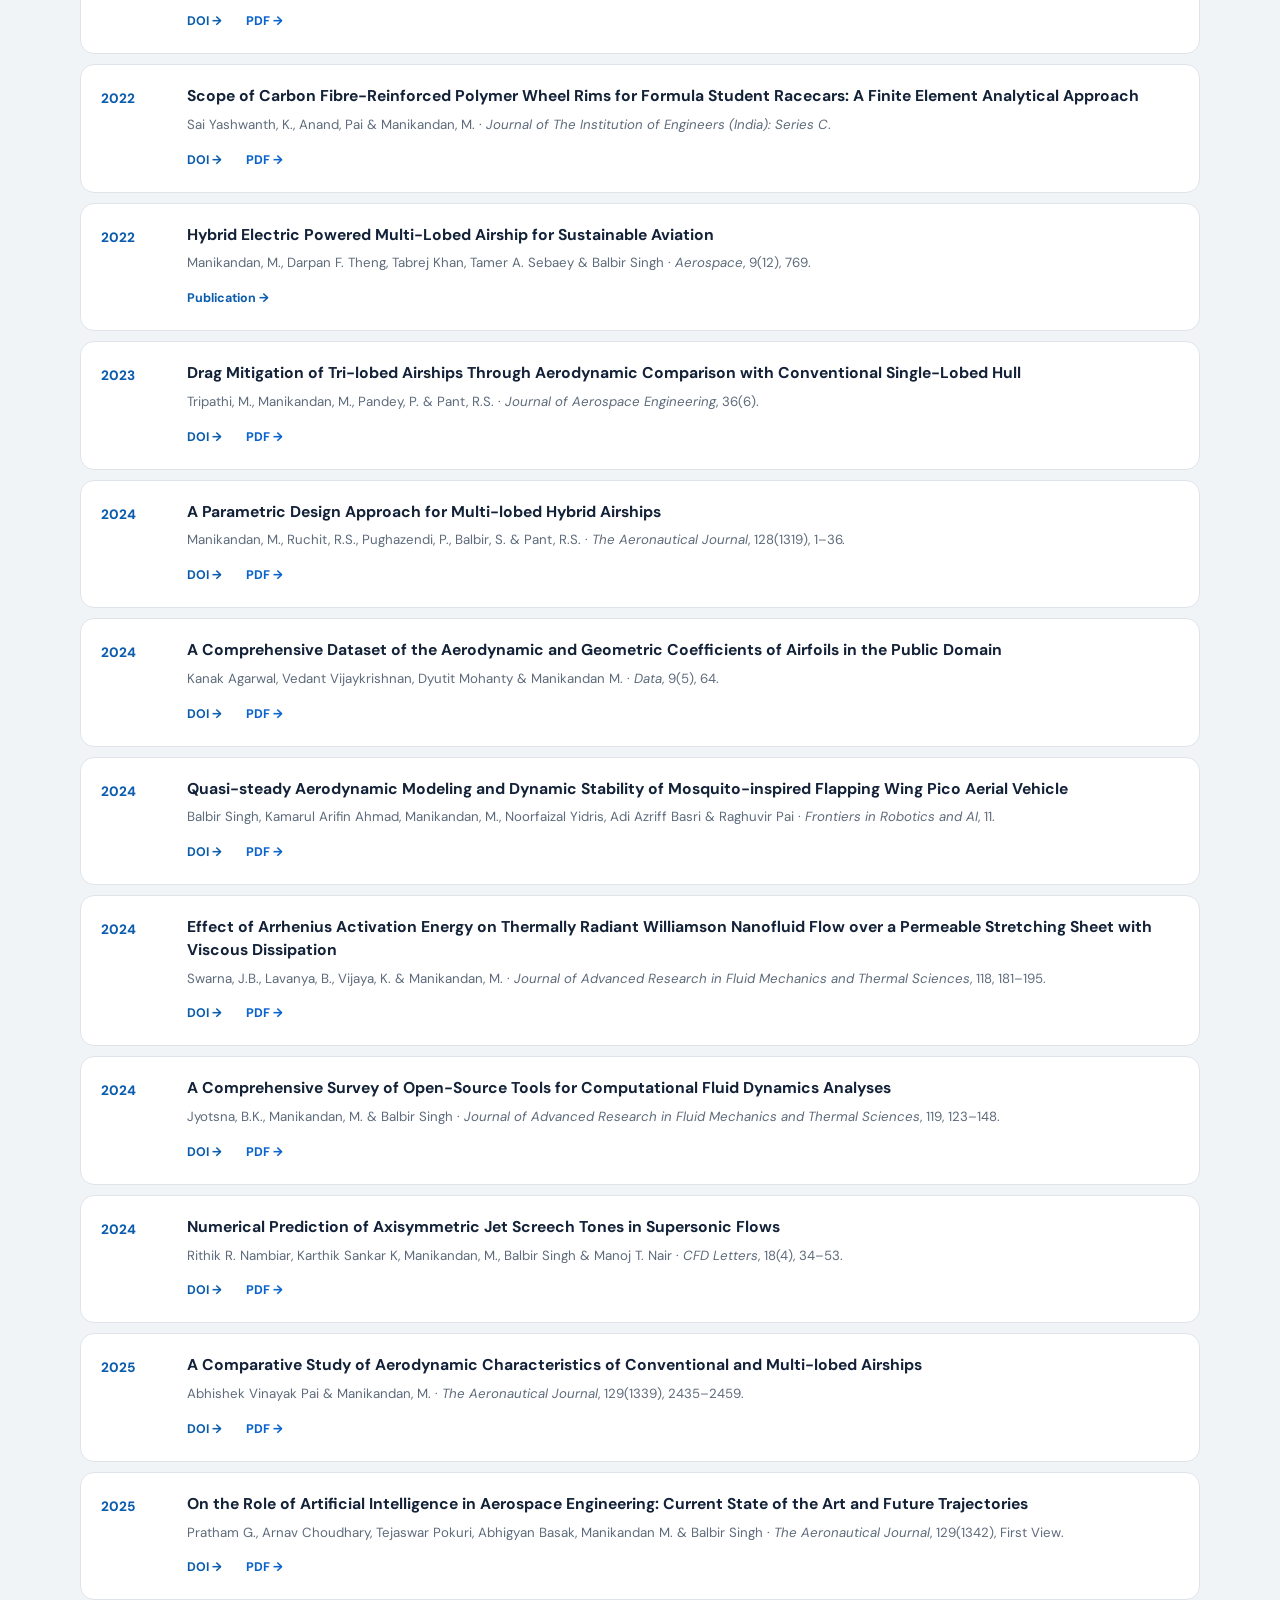
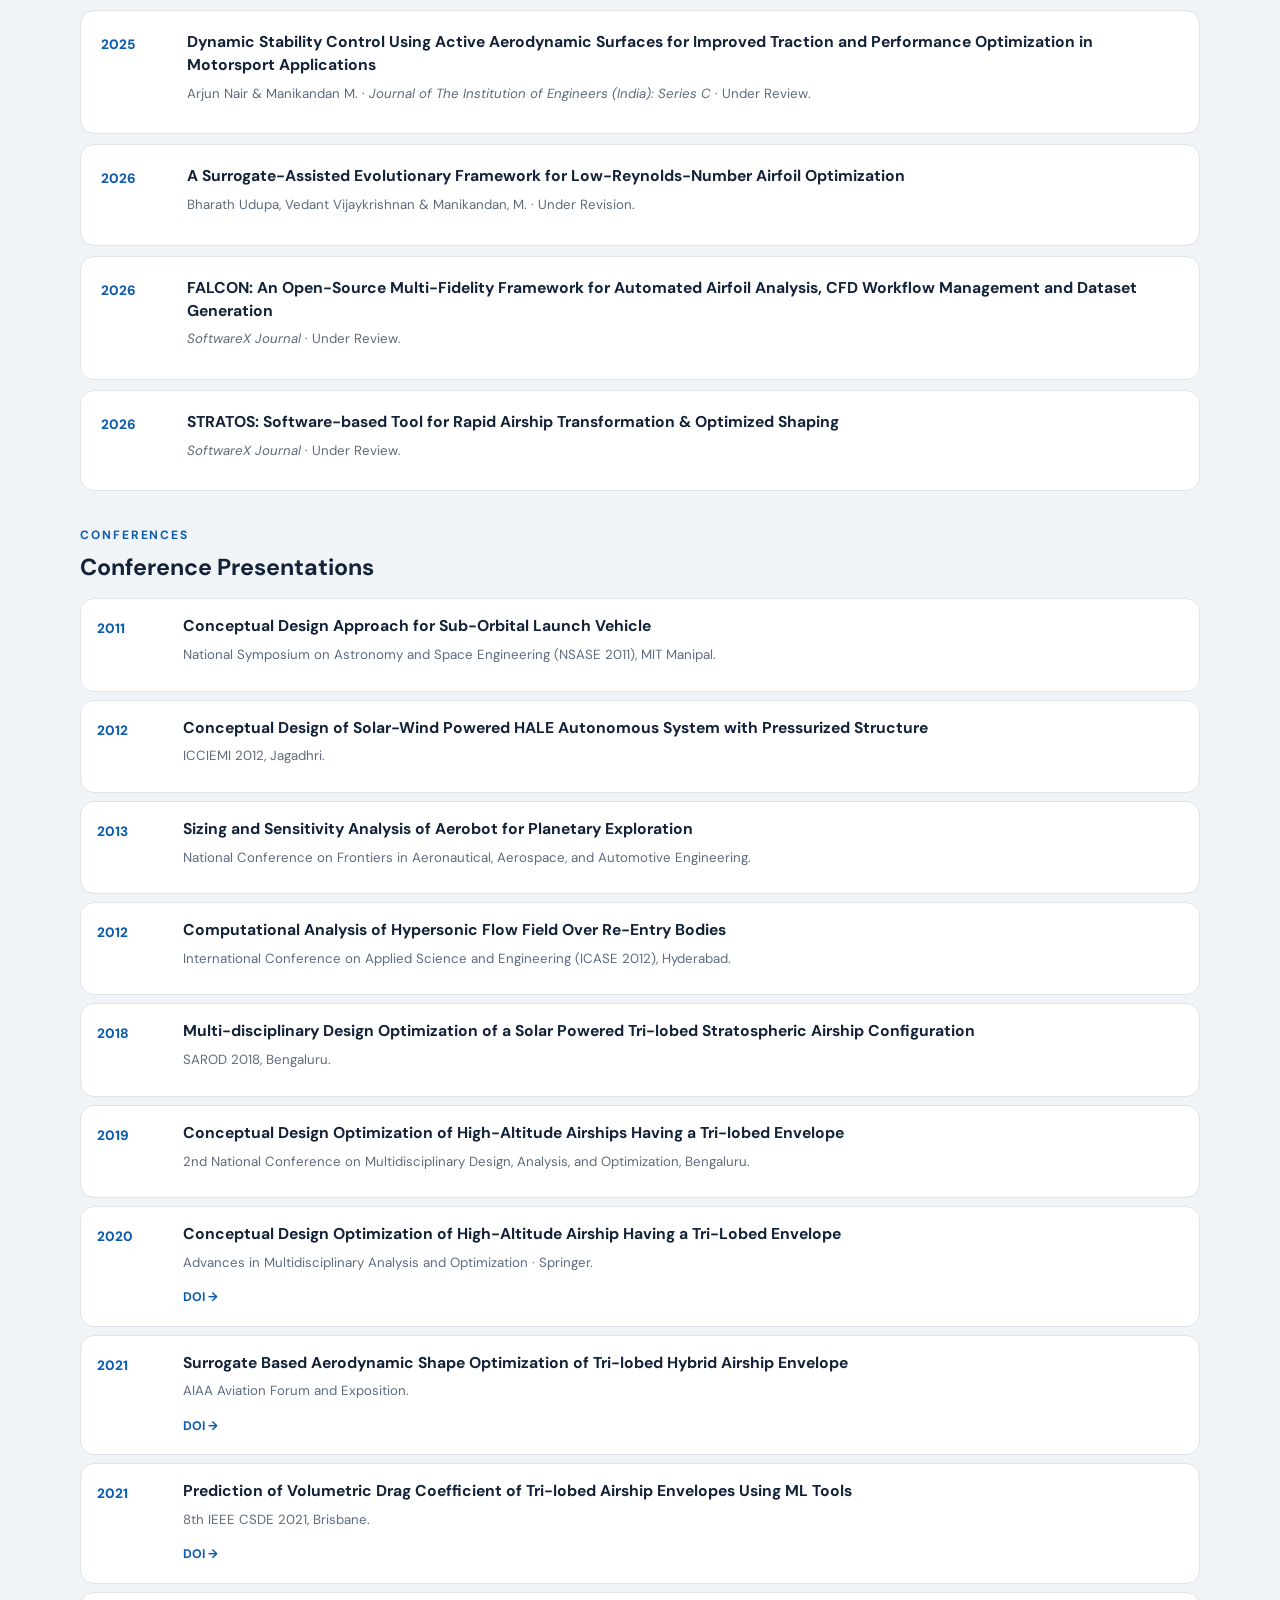
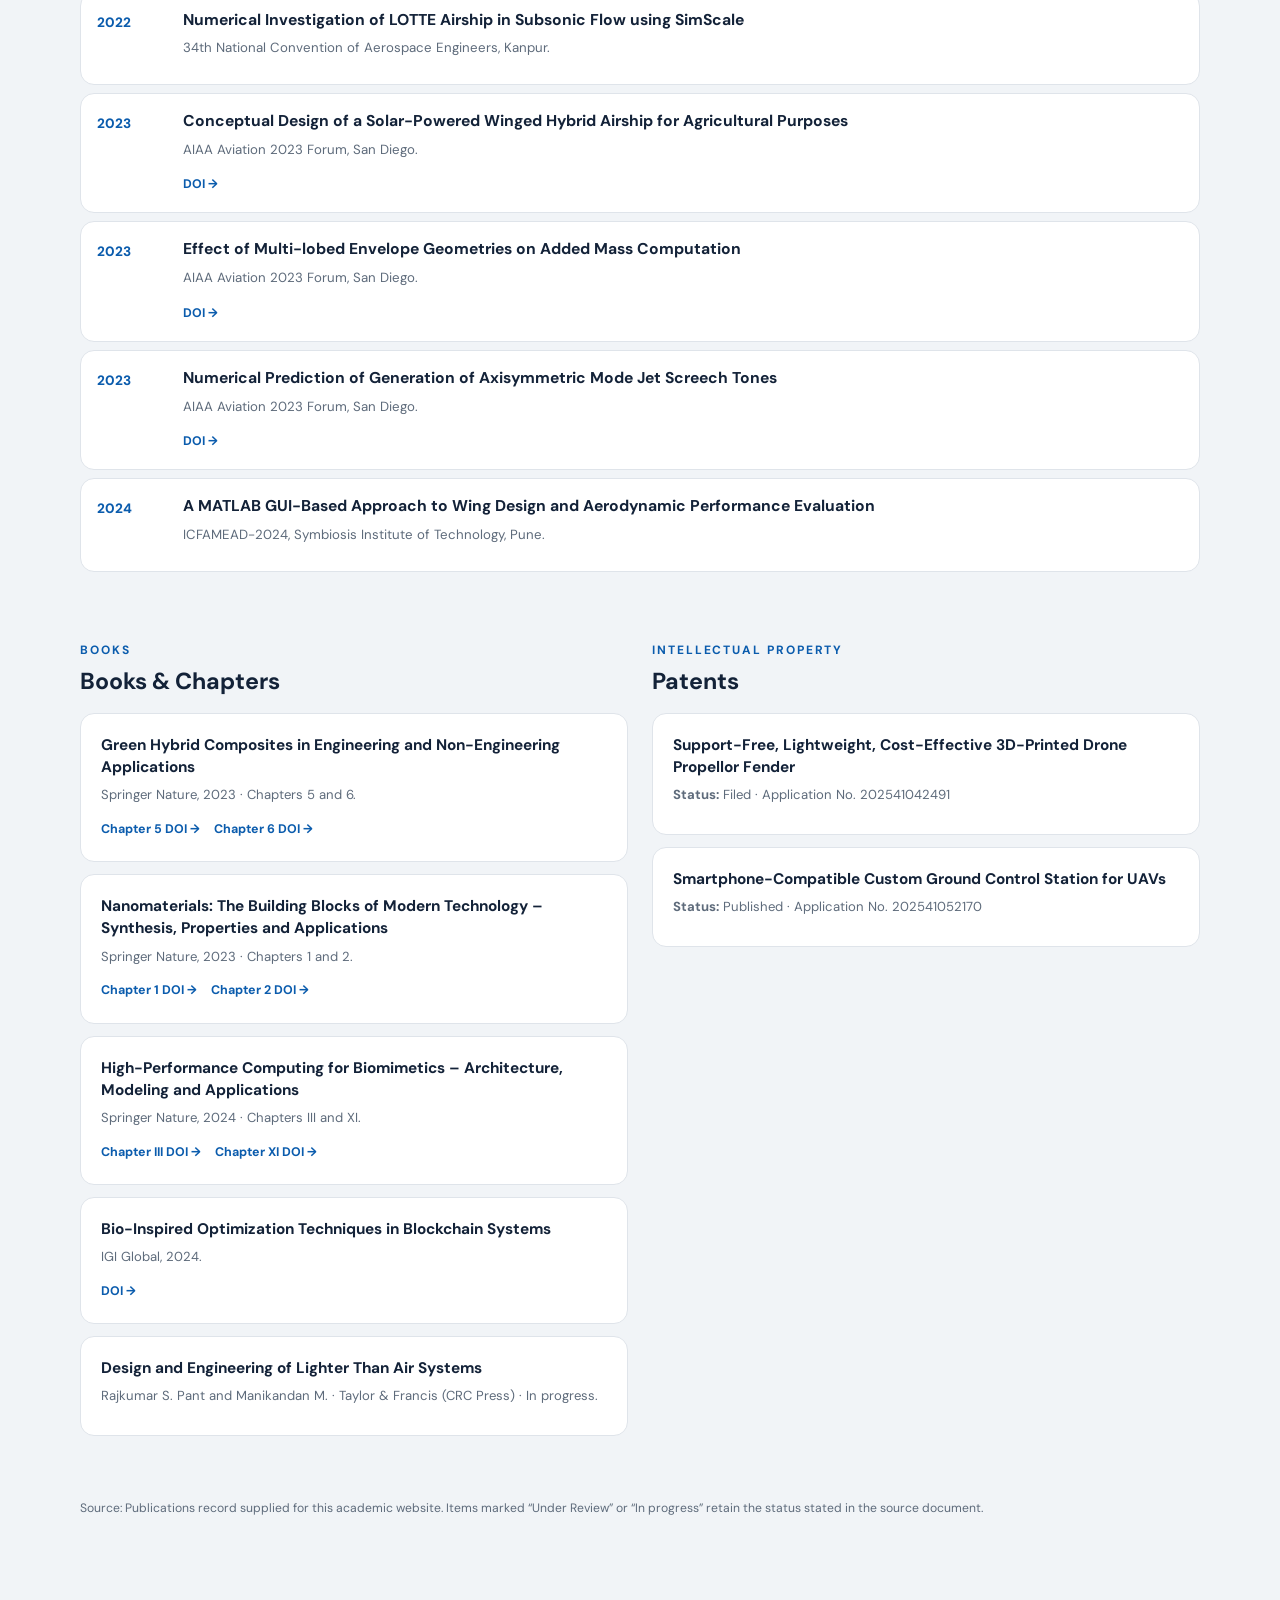
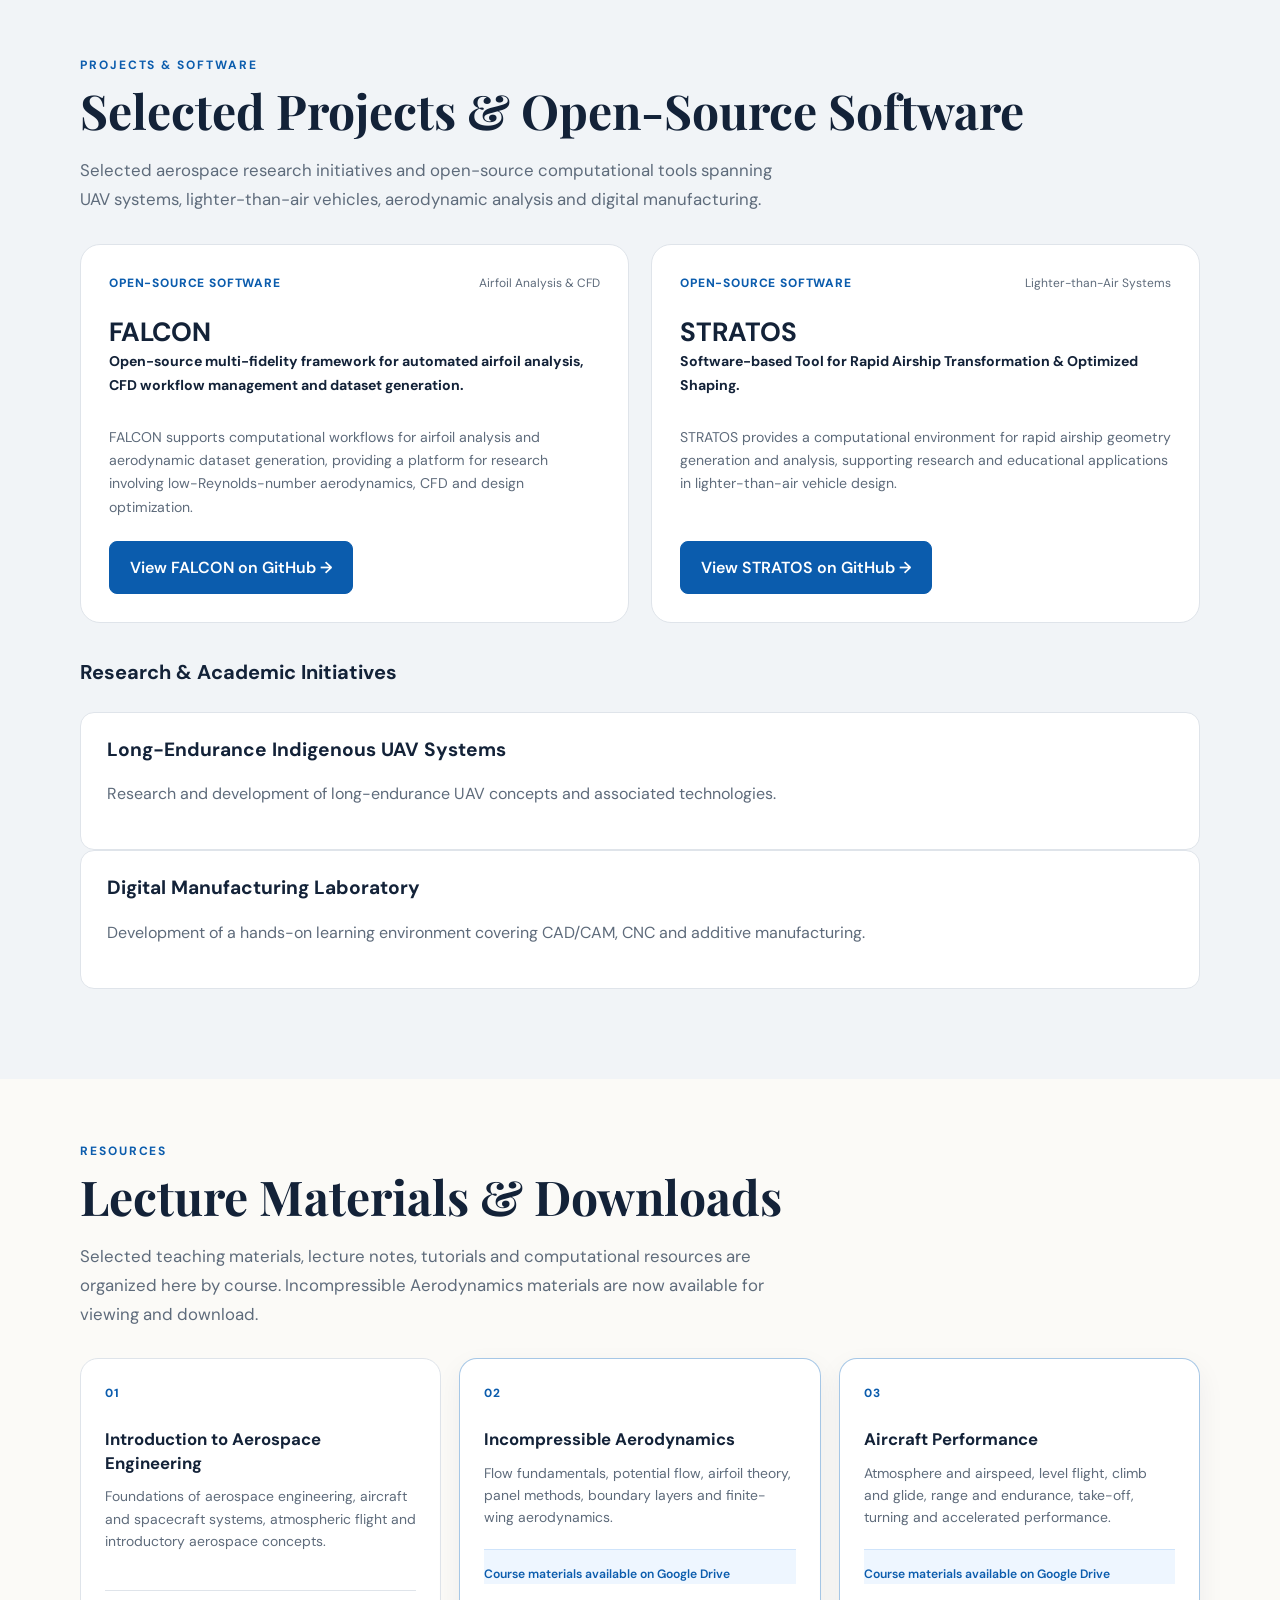
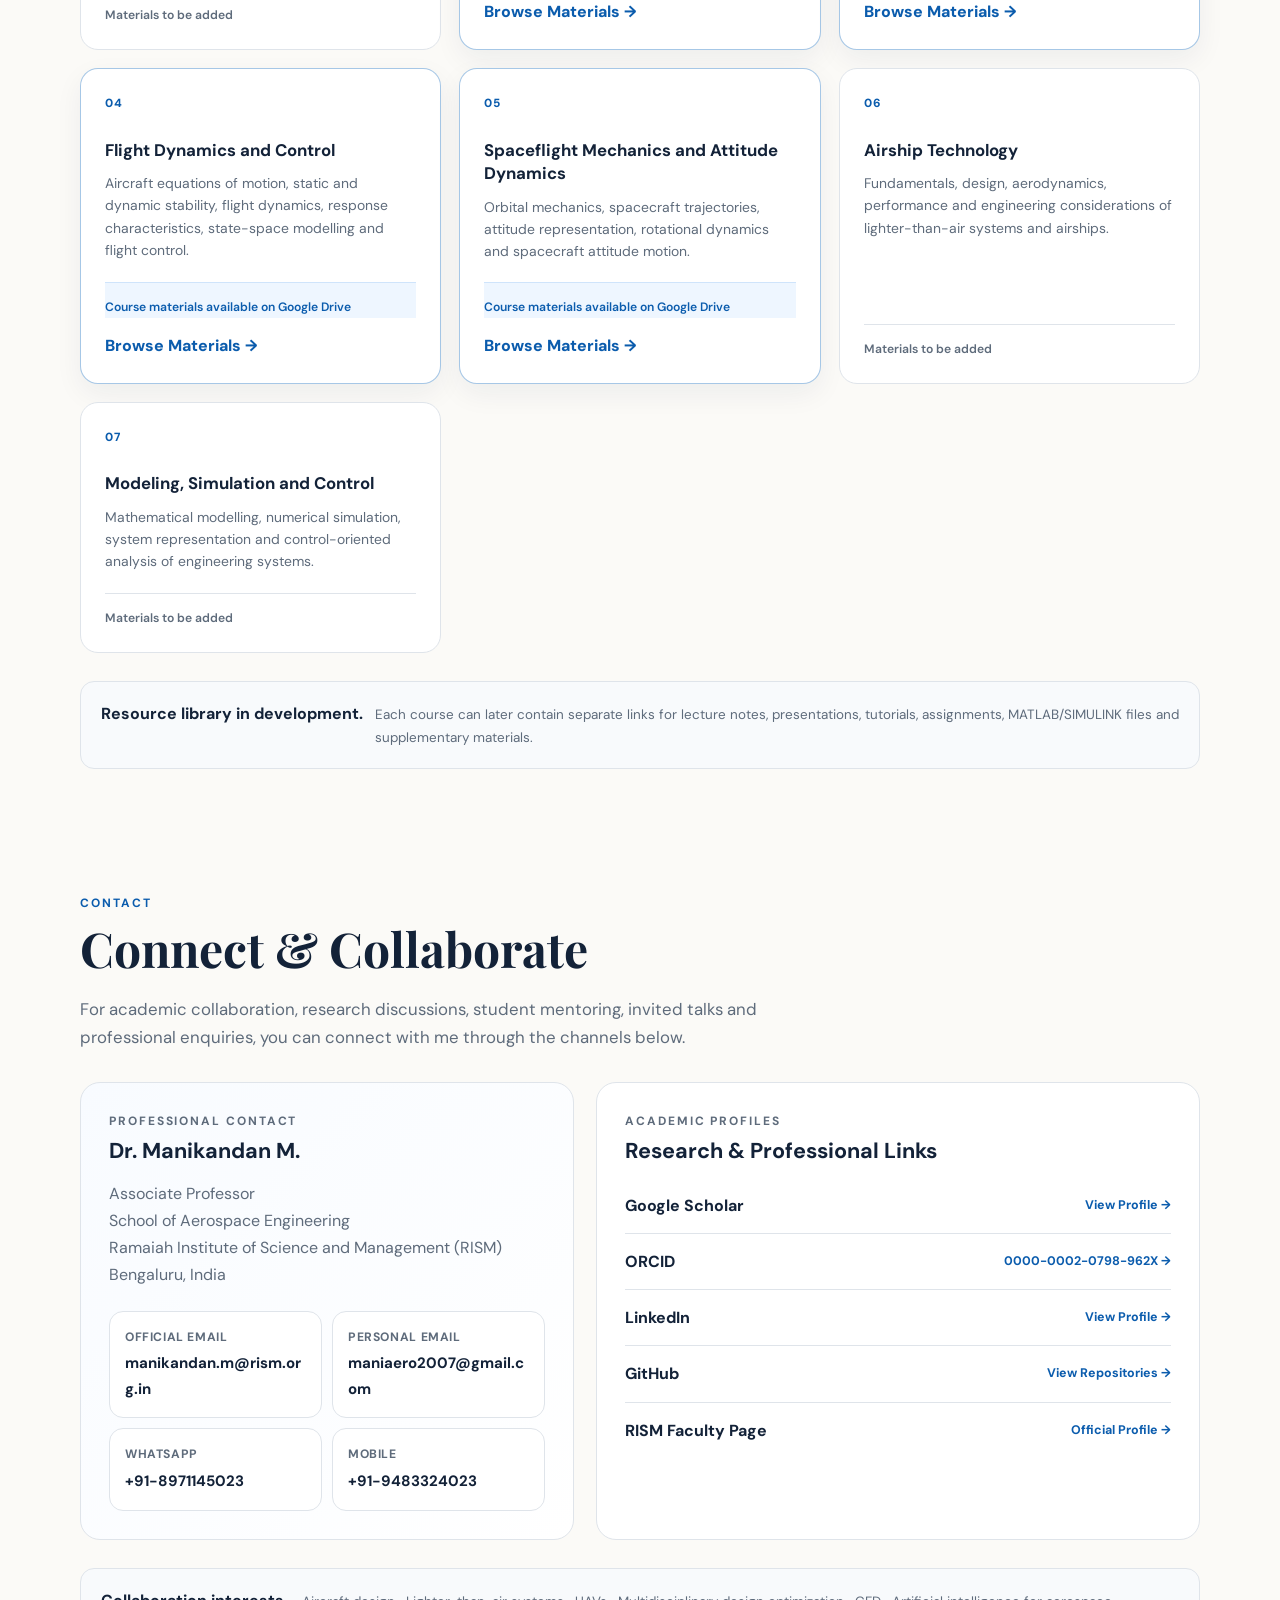
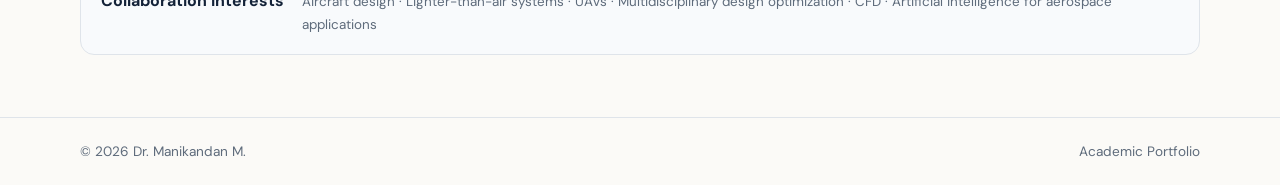
==== commit b6994607: "Remove 2024 publications from index.html Removed two publications from the 2024 section." ====
--- a/index.html
+++ b/index.html
@@ -278,8 +278,6 @@
         <article class="publication"><span class="year">2023</span><div><h3>Effect of Multi-lobed Envelope Geometries on Added Mass Computation</h3><p>AIAA Aviation 2023 Forum, San Diego.</p><a href="https://doi.org/10.2514/6.2023-4141" target="_blank" rel="noopener">DOI →</a></div></article>
         <article class="publication"><span class="year">2023</span><div><h3>Numerical Prediction of Generation of Axisymmetric Mode Jet Screech Tones</h3><p>AIAA Aviation 2023 Forum, San Diego.</p><a href="https://doi.org/10.2514/6.2023-4389" target="_blank" rel="noopener">DOI →</a></div></article>
         <article class="publication"><span class="year">2024</span><div><h3>A MATLAB GUI-Based Approach to Wing Design and Aerodynamic Performance Evaluation</h3><p>ICFAMEAD-2024, Symbiosis Institute of Technology, Pune.</p></div></article>
-        <article class="publication"><span class="year">2024</span><div><h3>MATLAB-Enhanced Wing Design and Aerodynamic Modeling</h3><p>SAROD, Thiruvananthapuram.</p></div></article>
-        <article class="publication"><span class="year">2024</span><div><h3>Enhancing Performance of SAM Interceptors through Control Surface Optimization using Particle Swarm Optimization (PSO)</h3><p>SAROD, Thiruvananthapuram.</p></div></article>
       </div>
     </div>
 
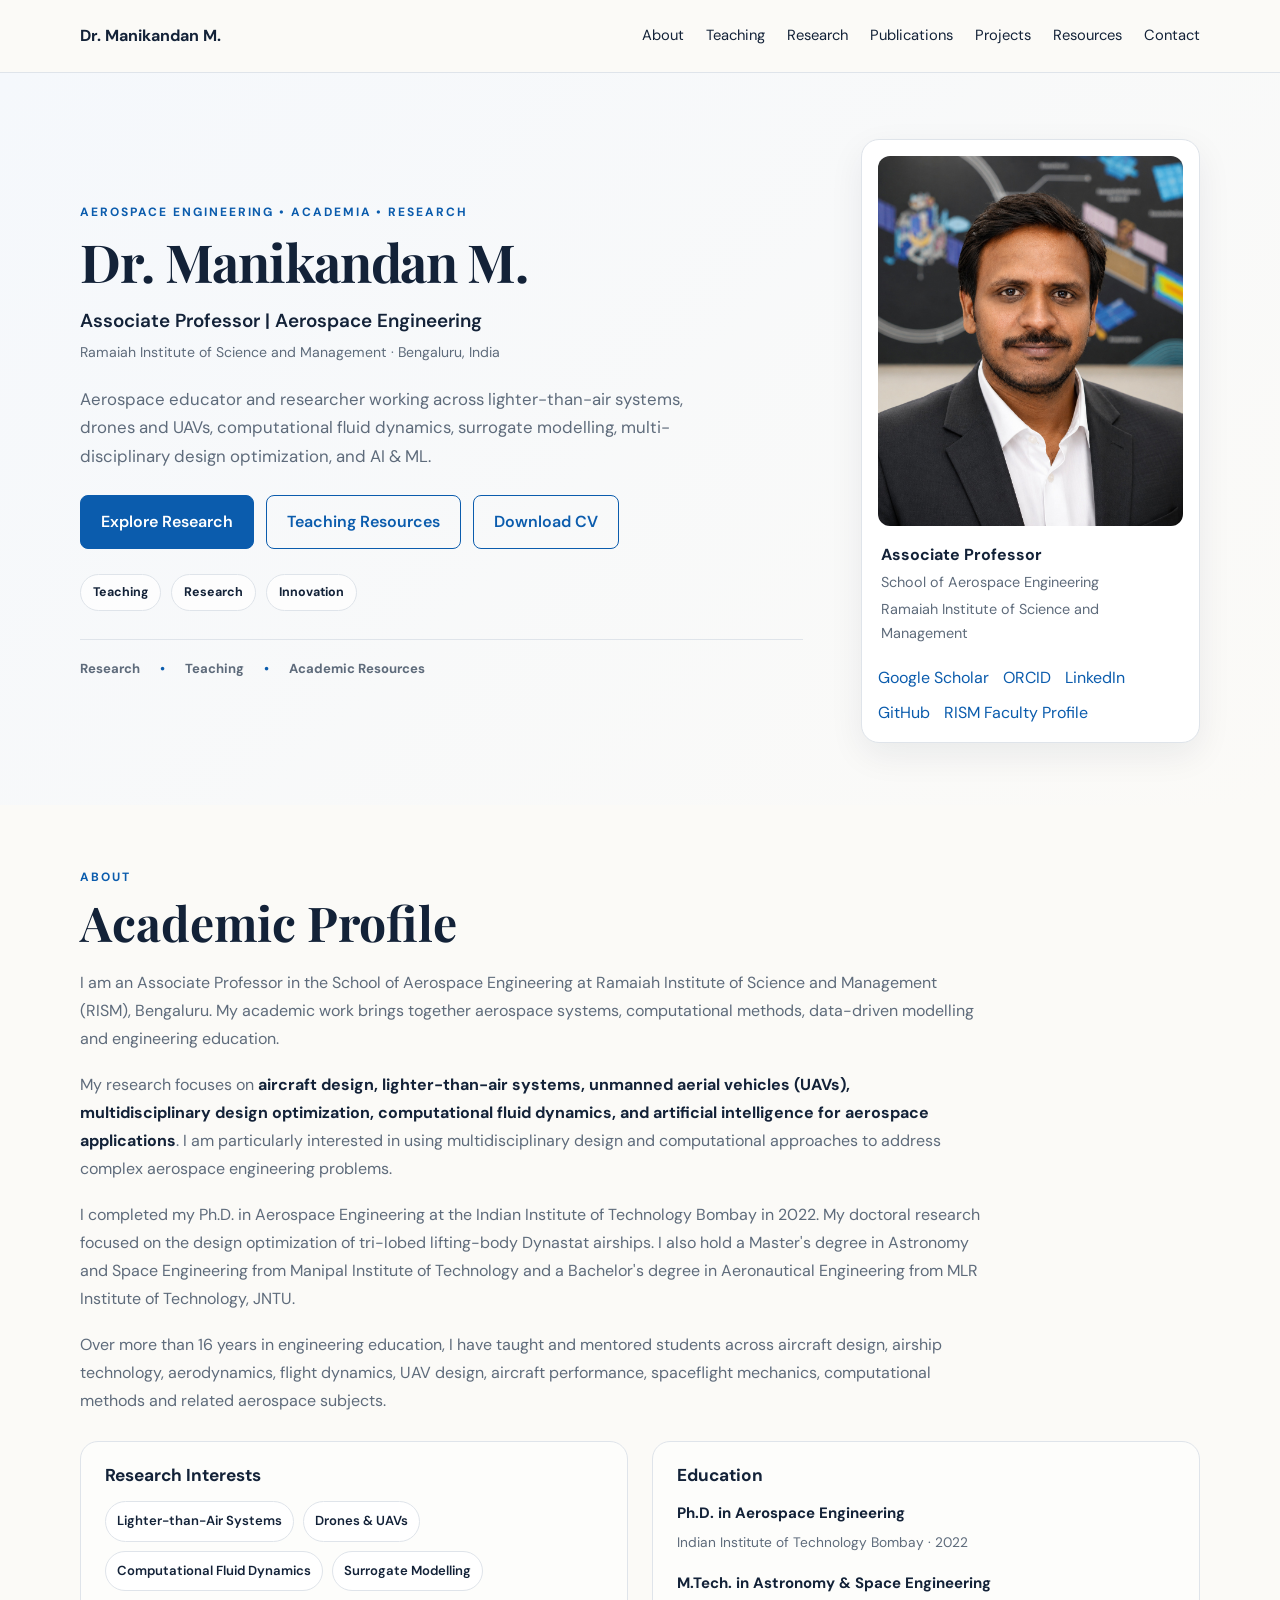
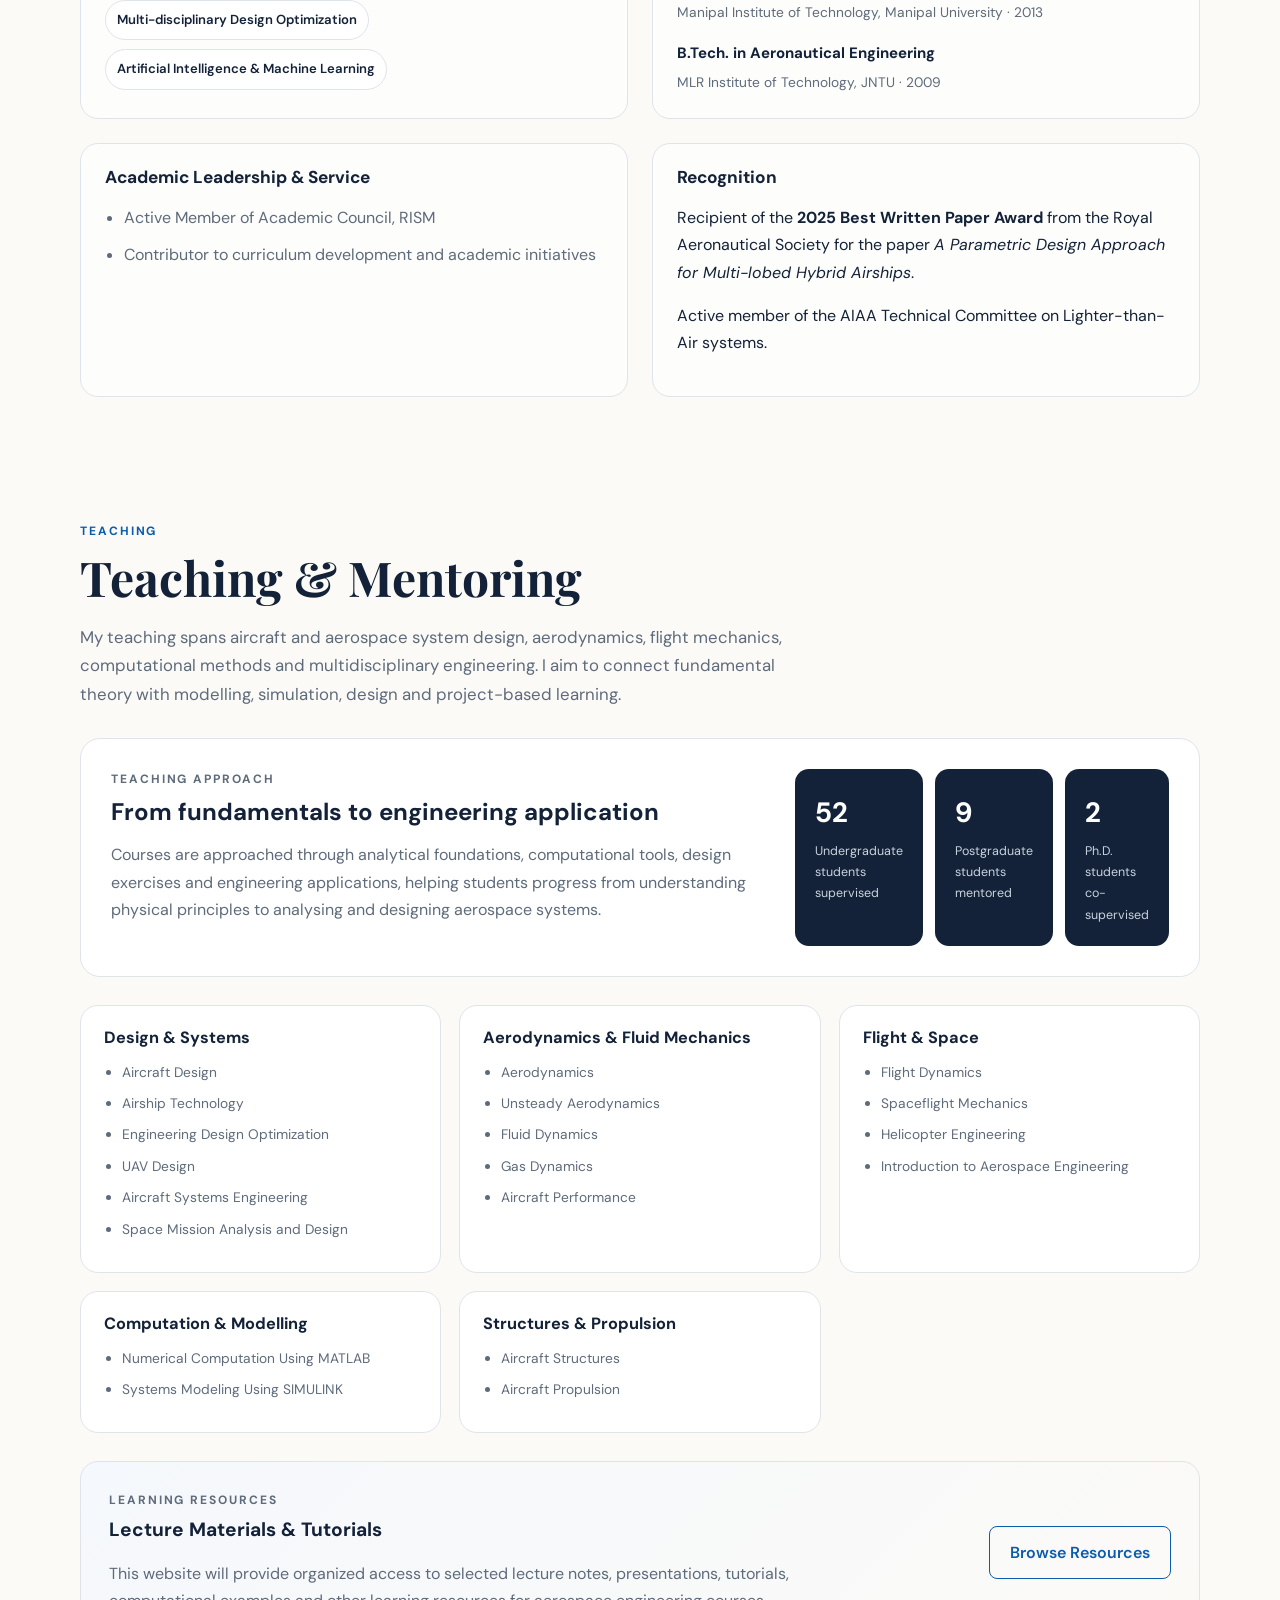
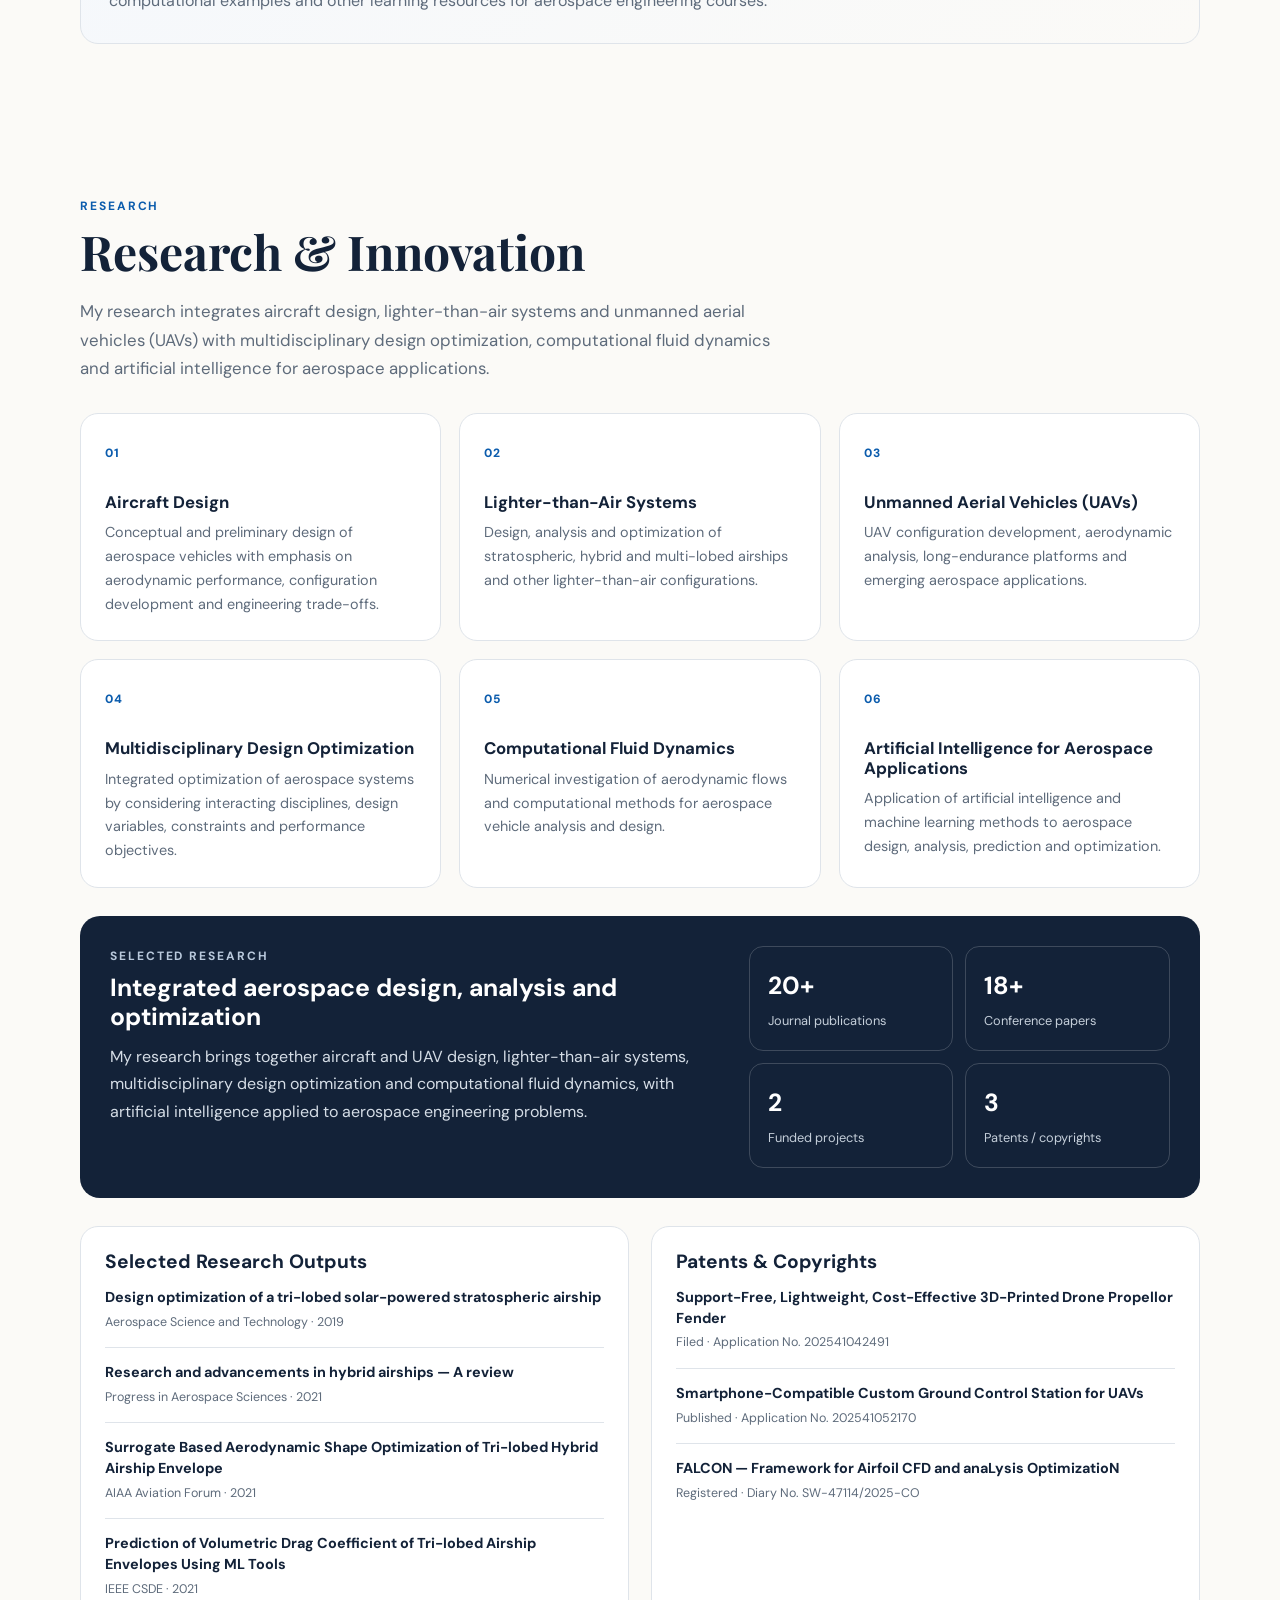
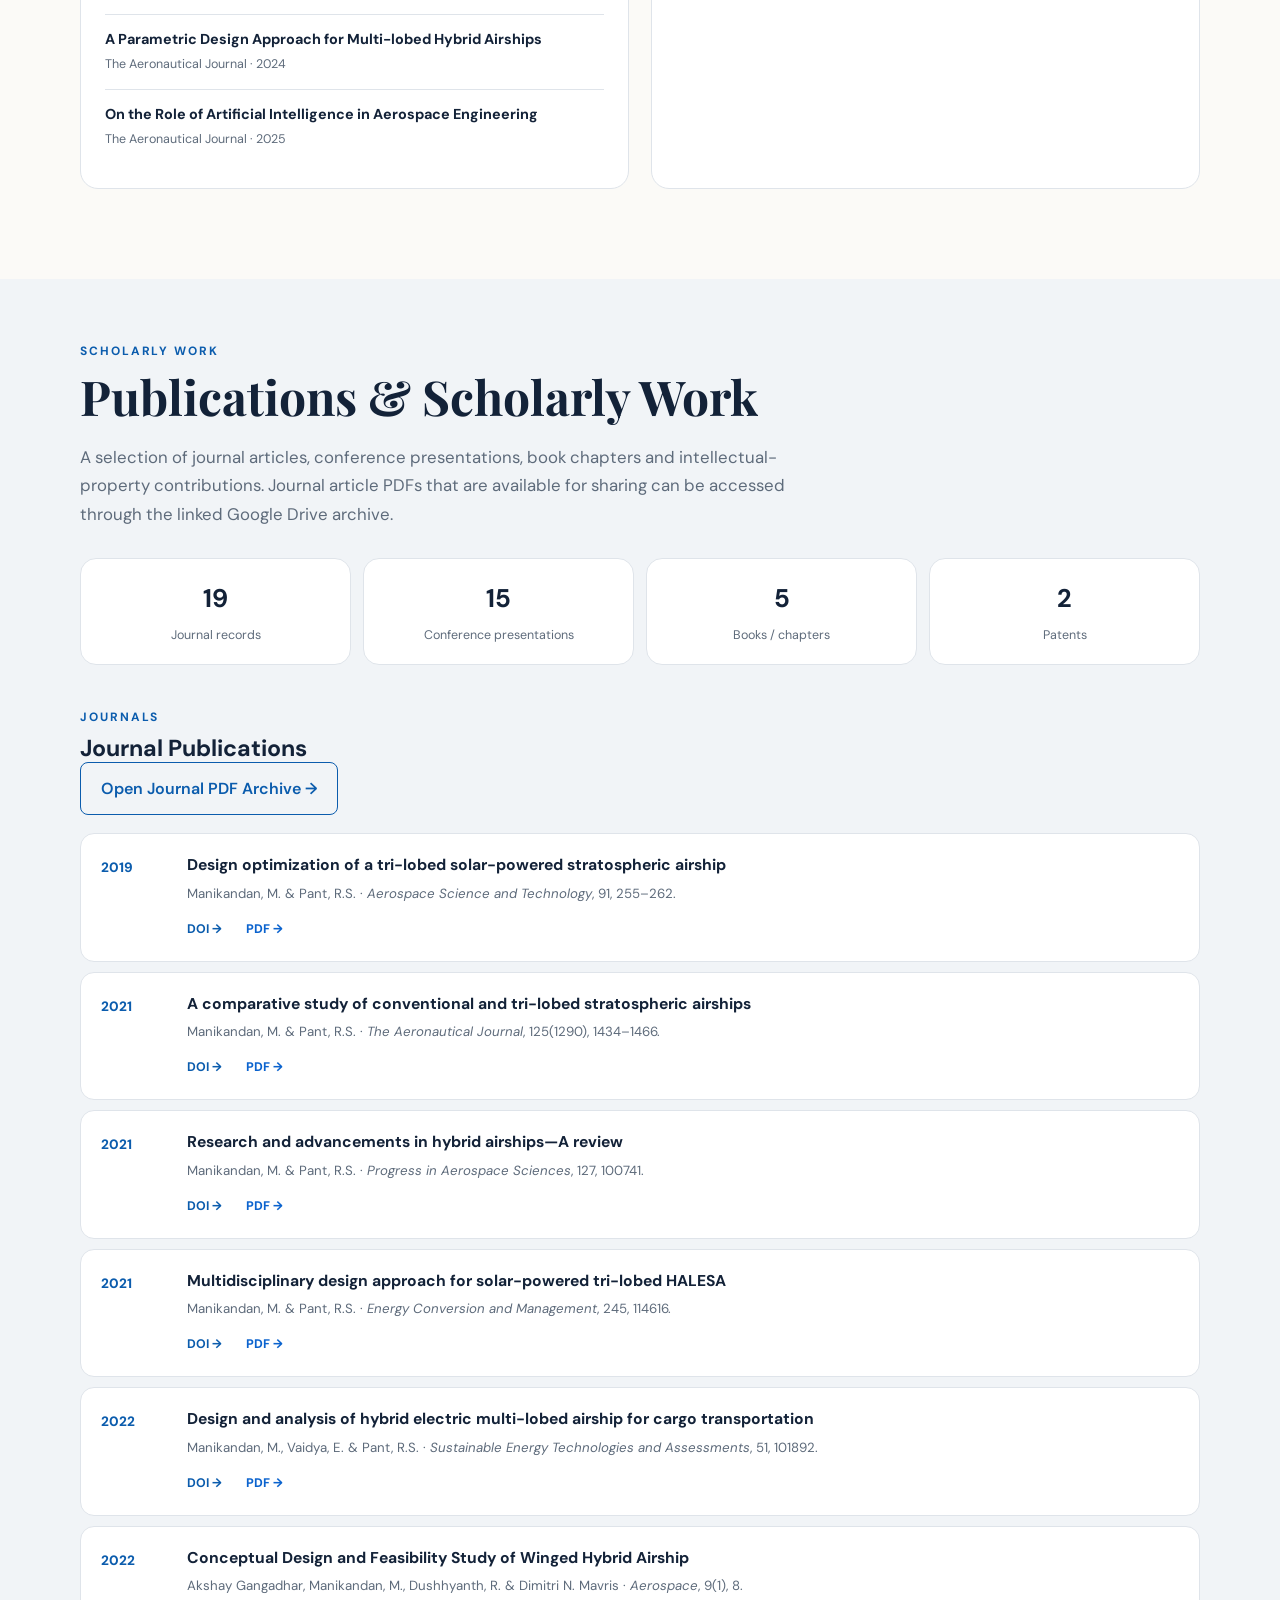
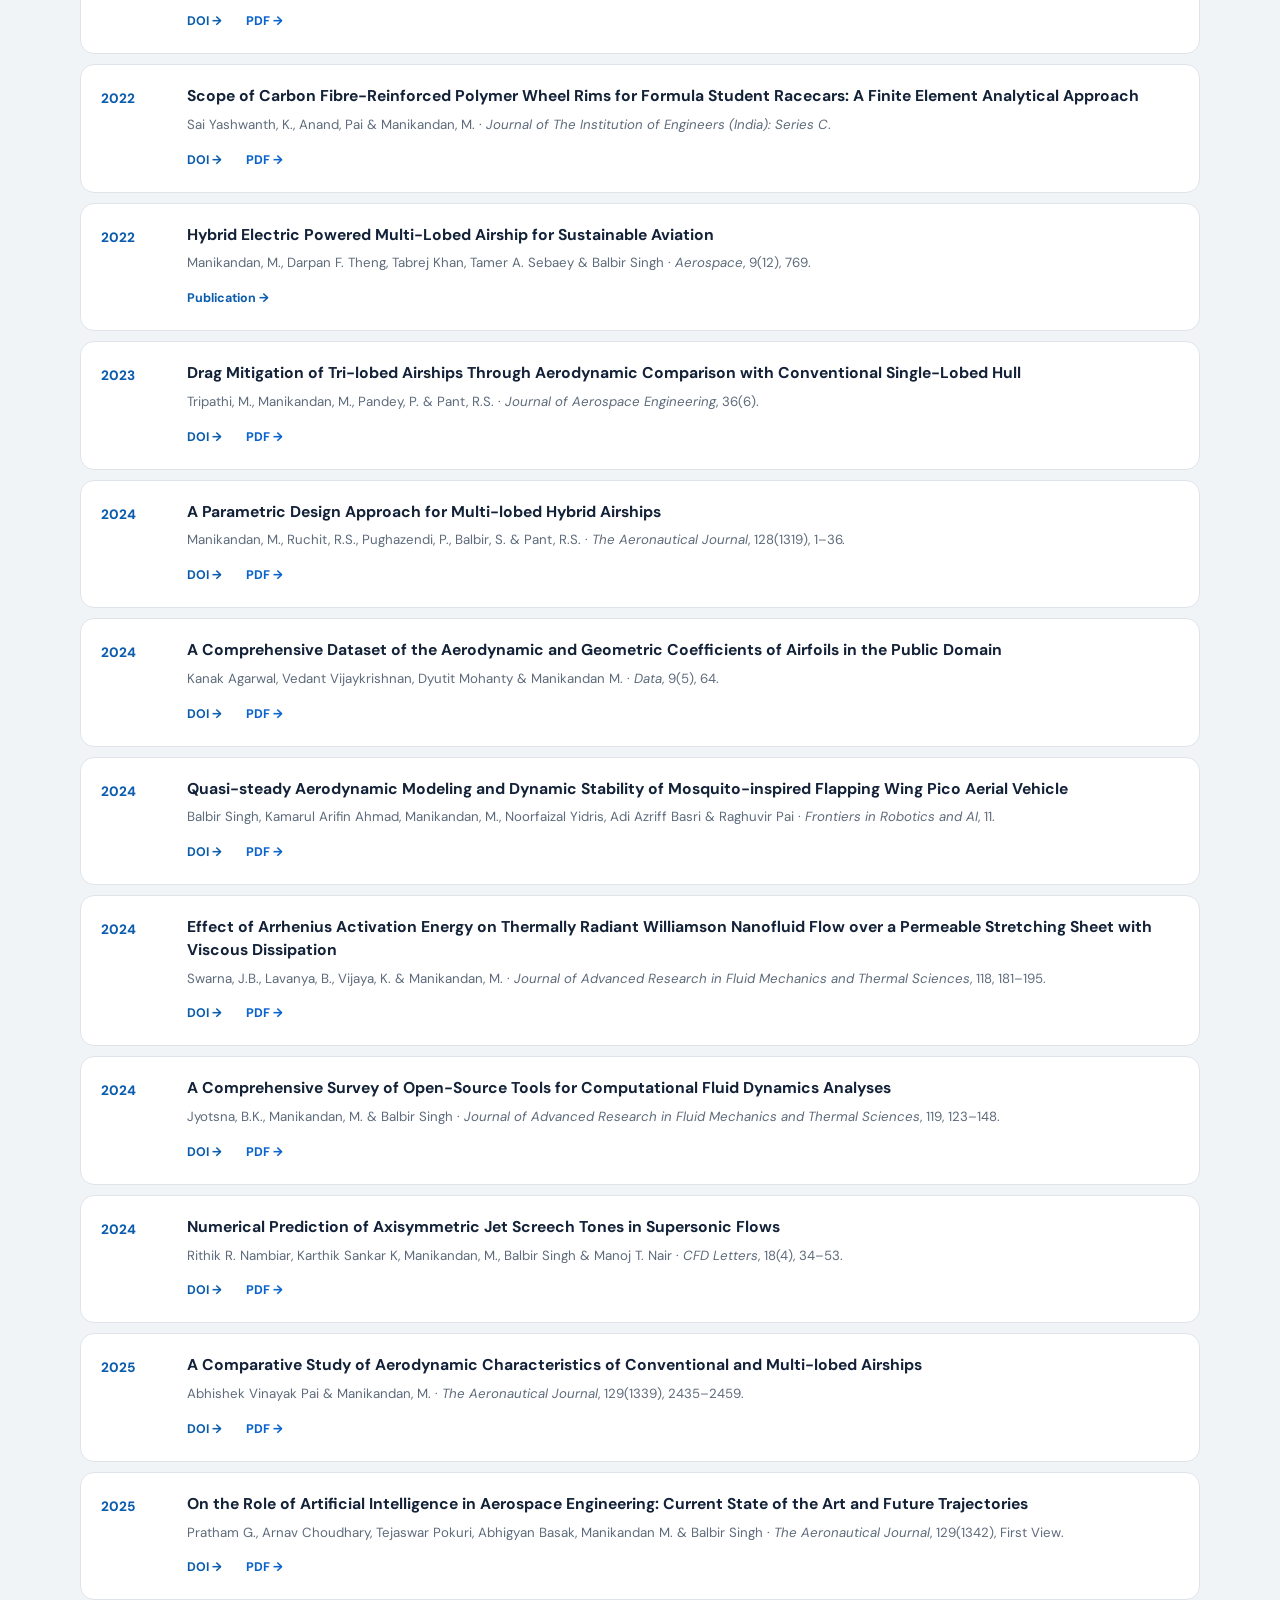
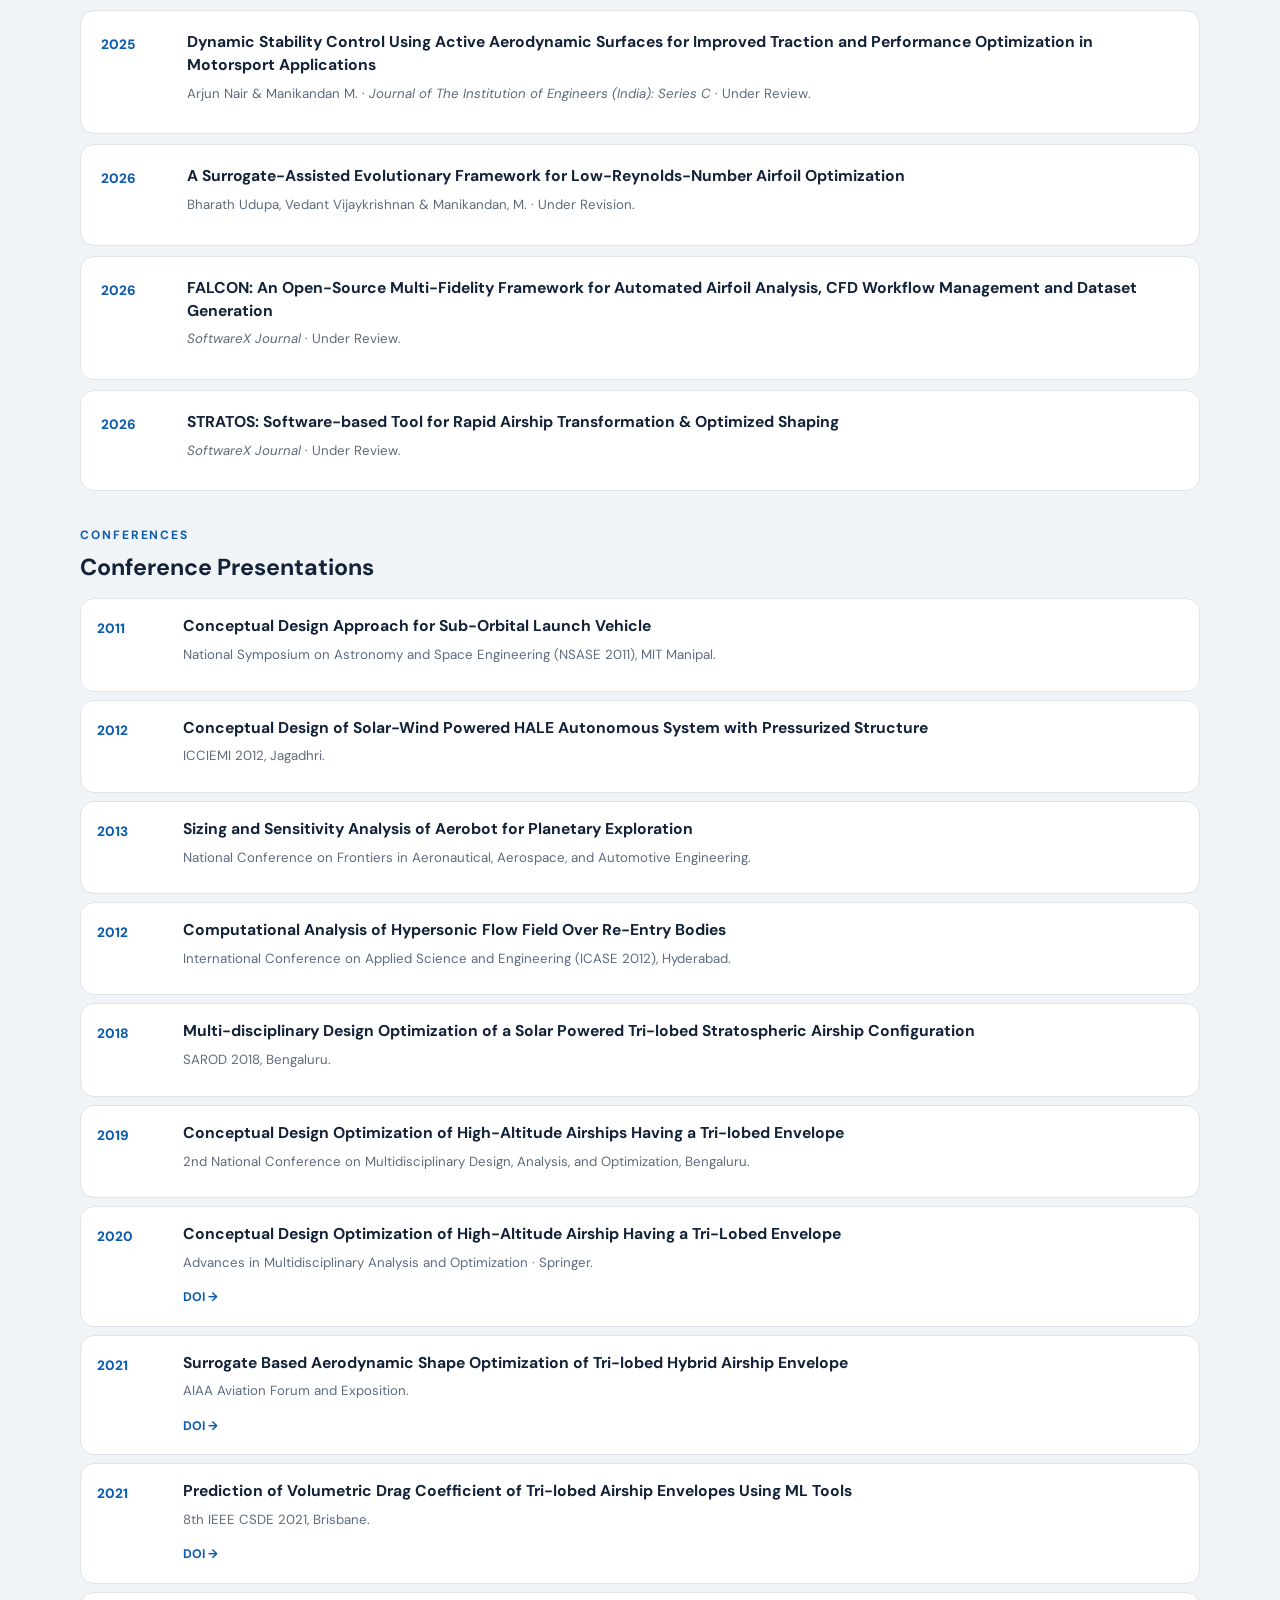
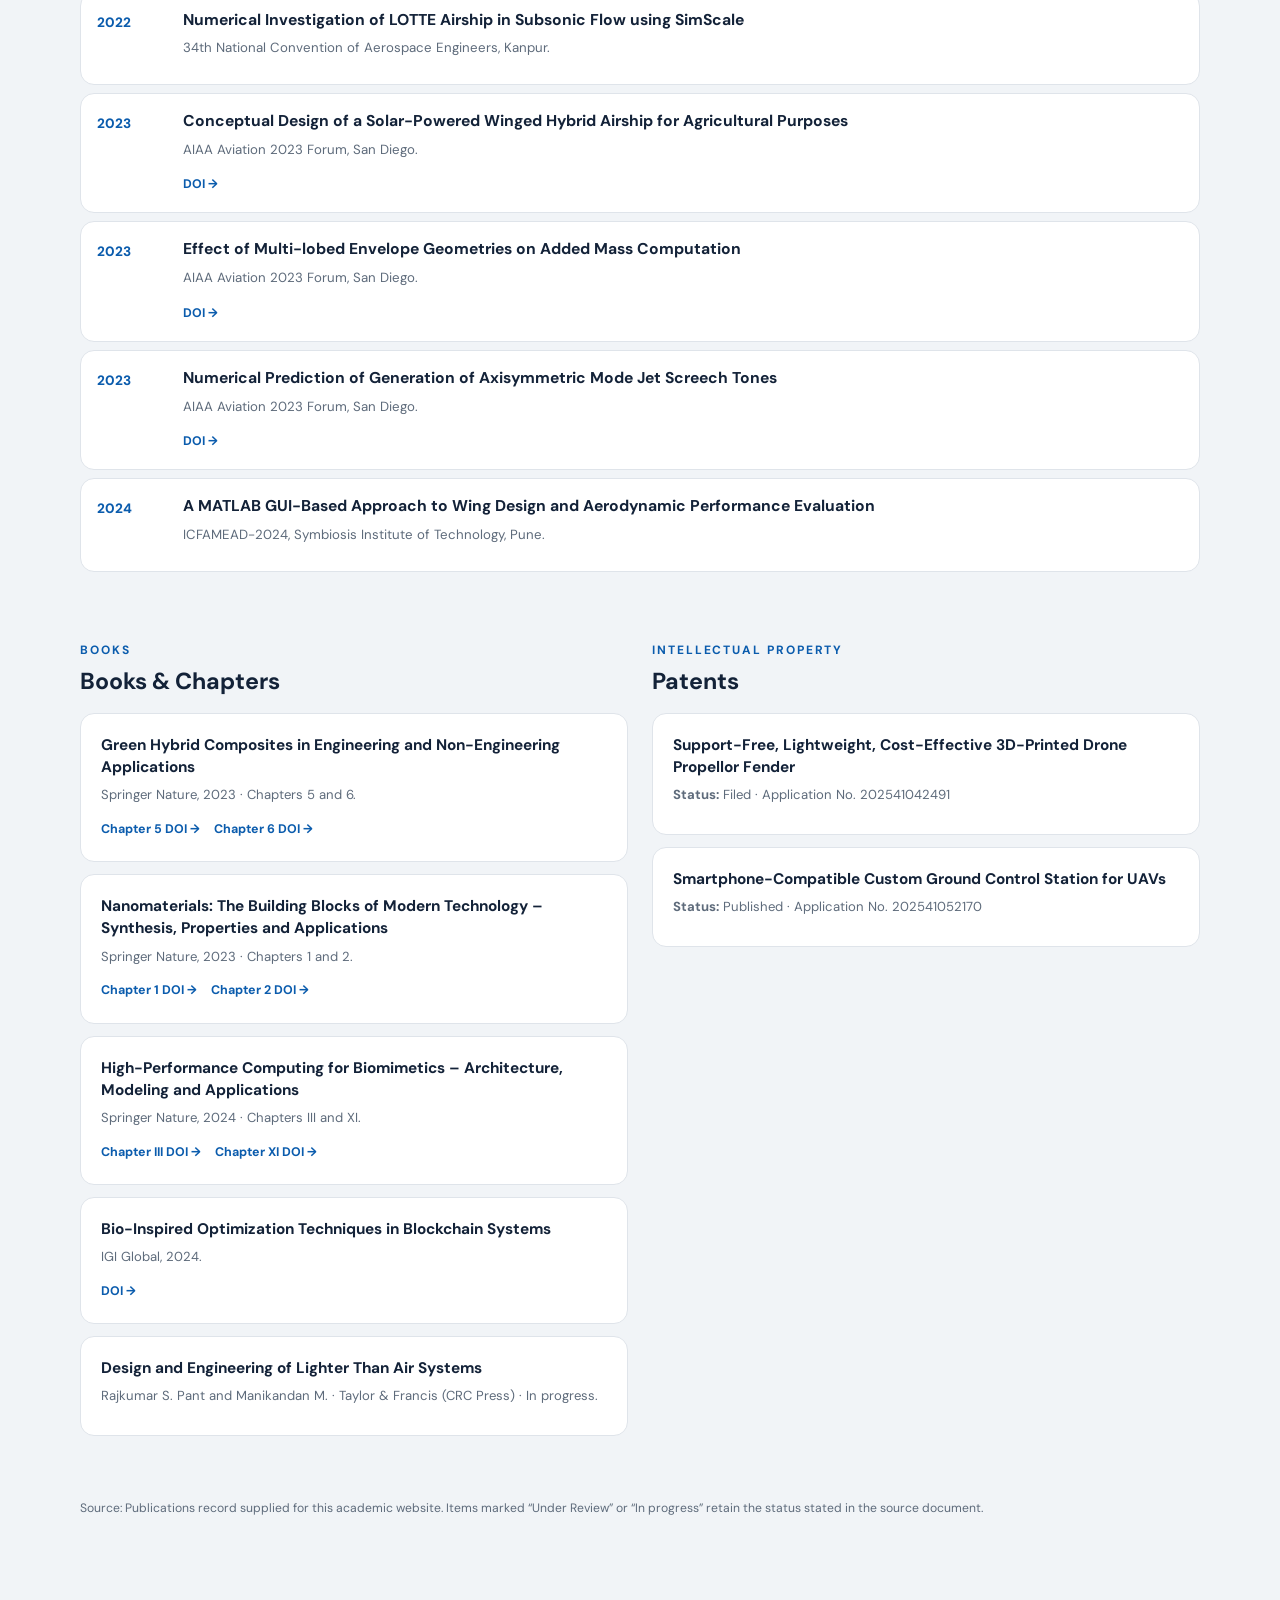
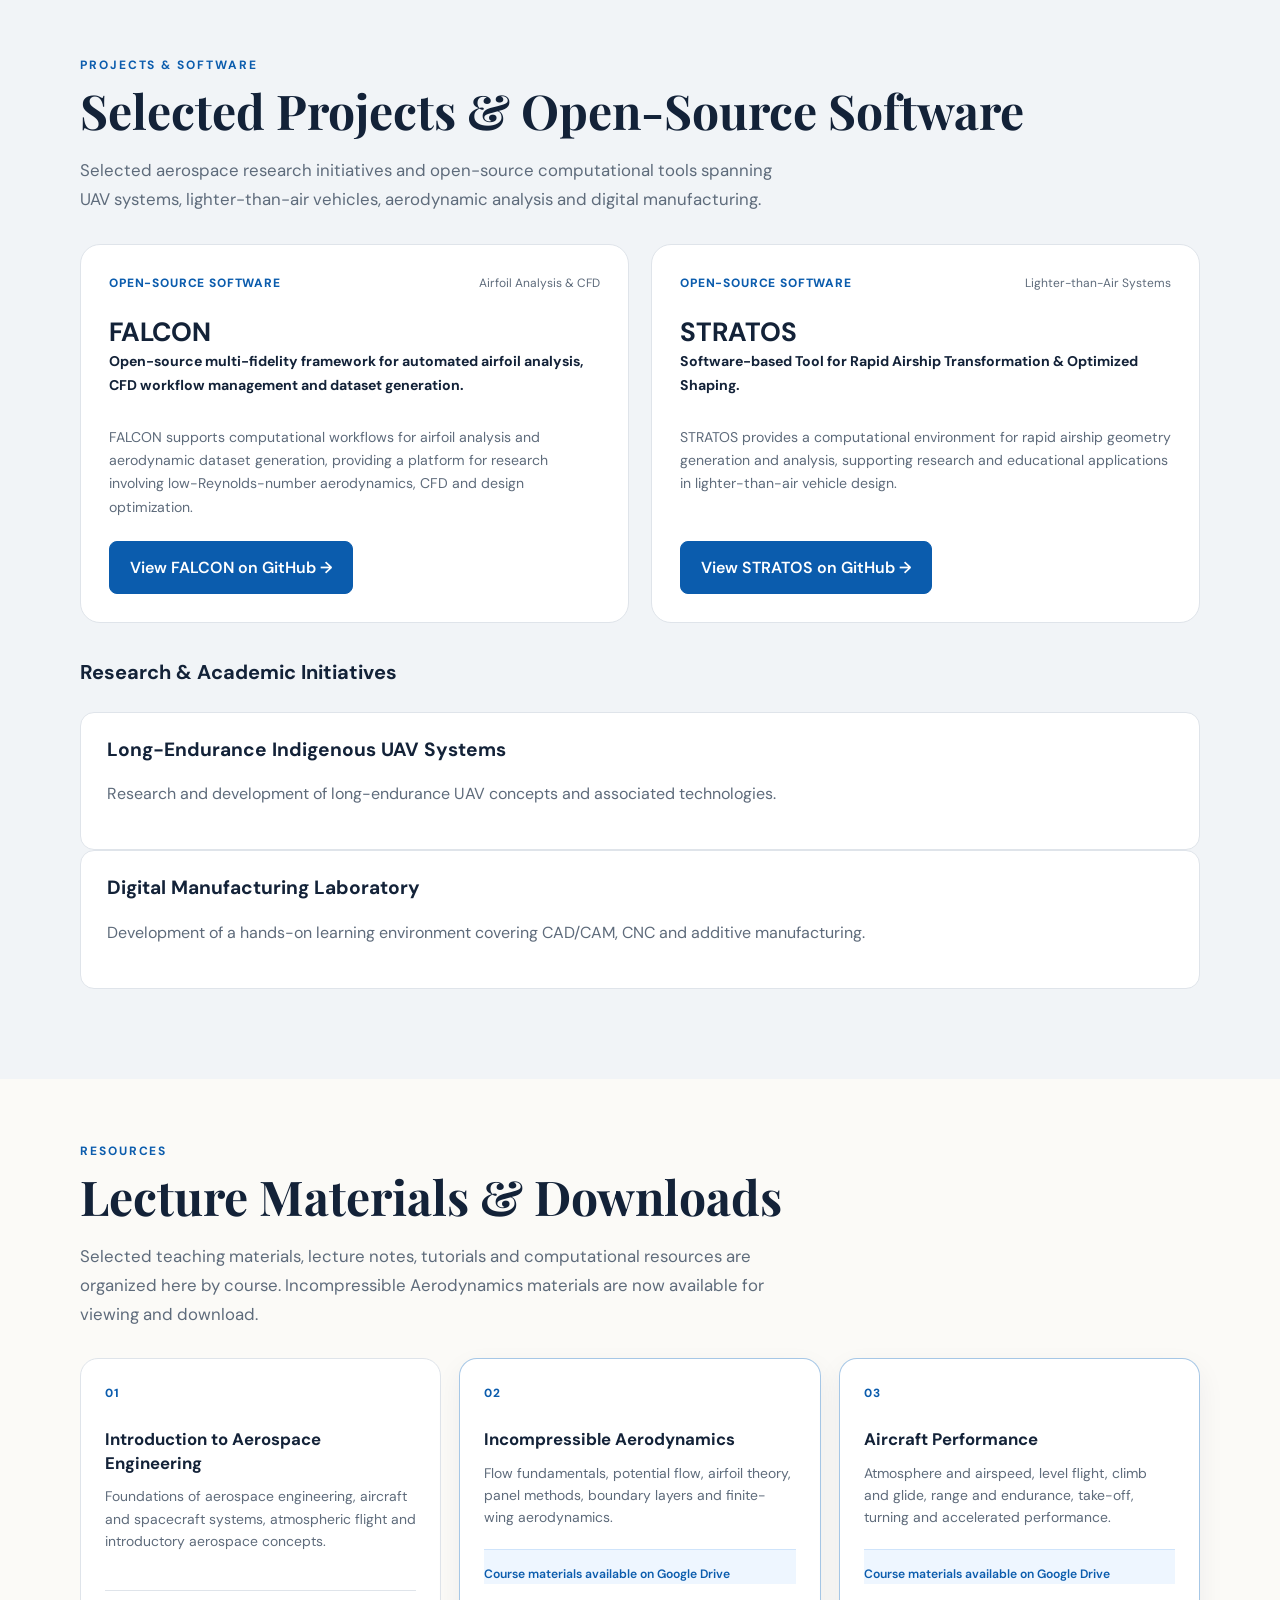
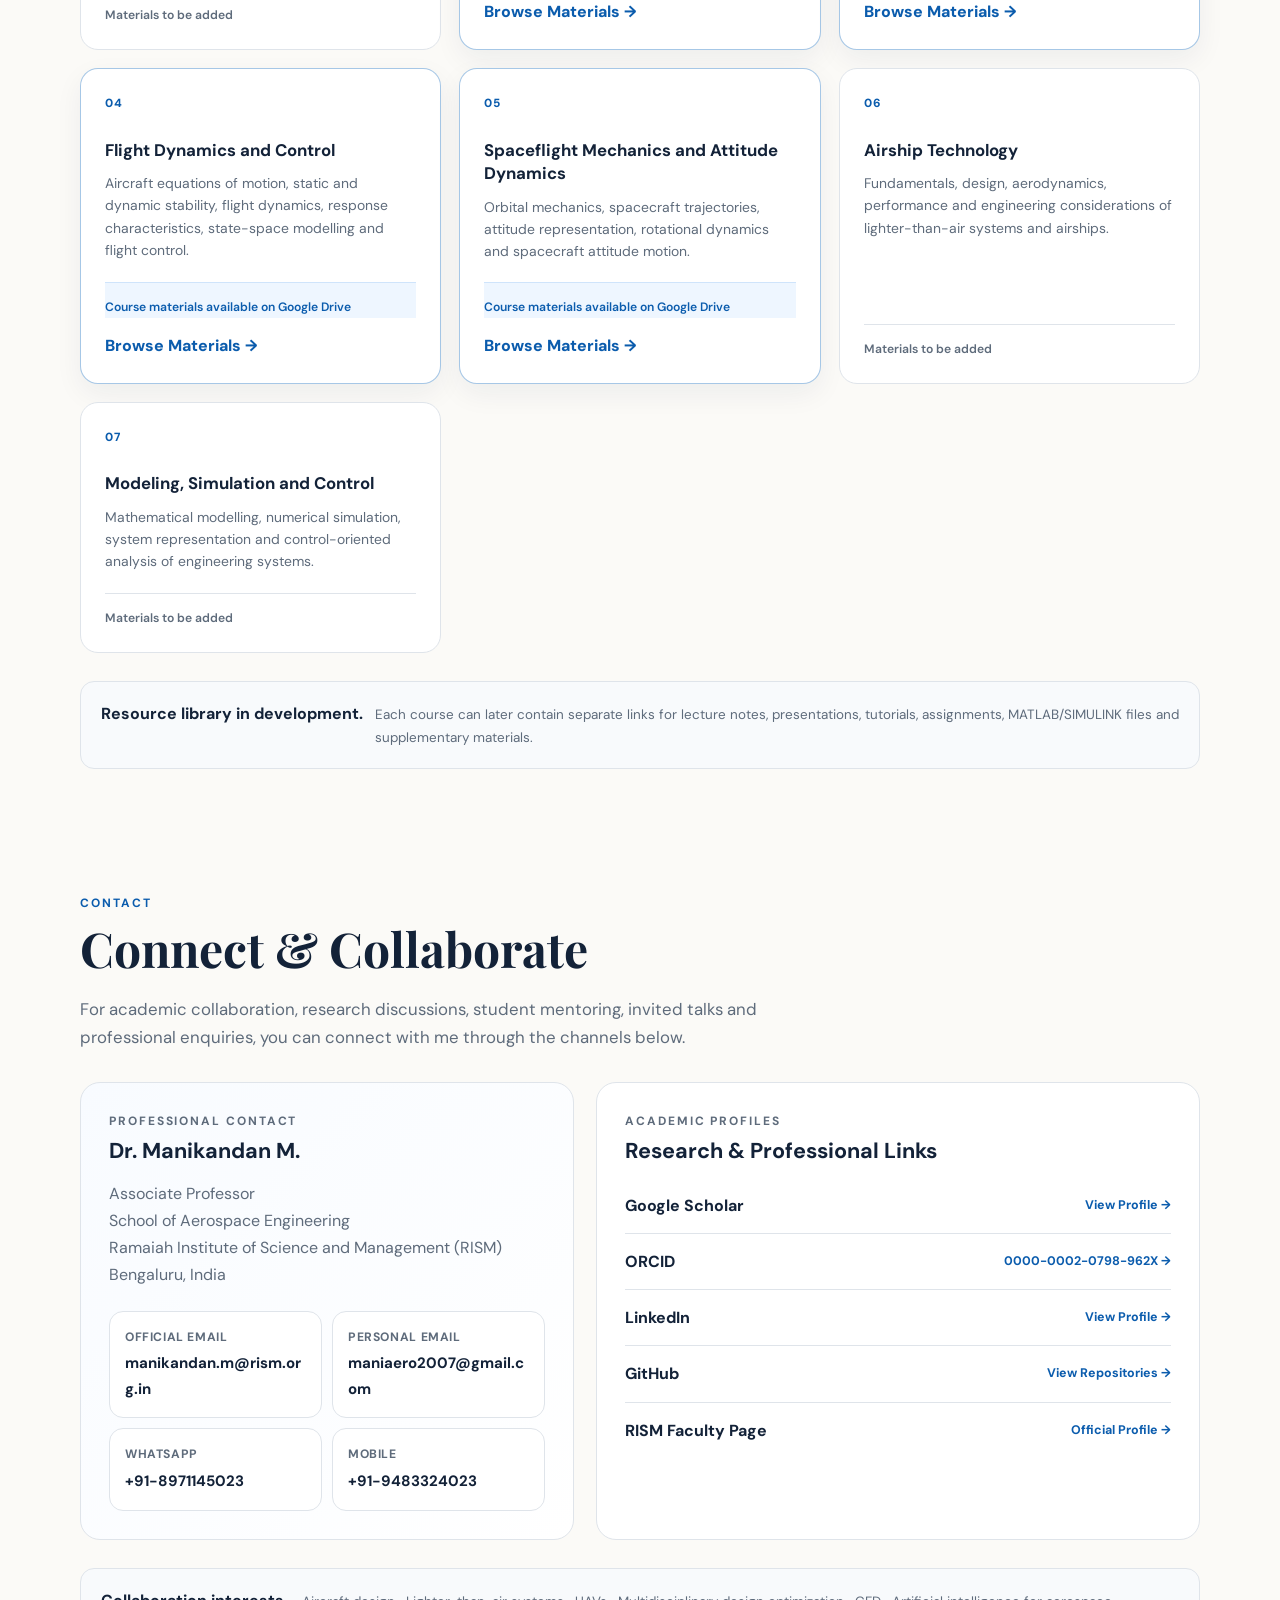
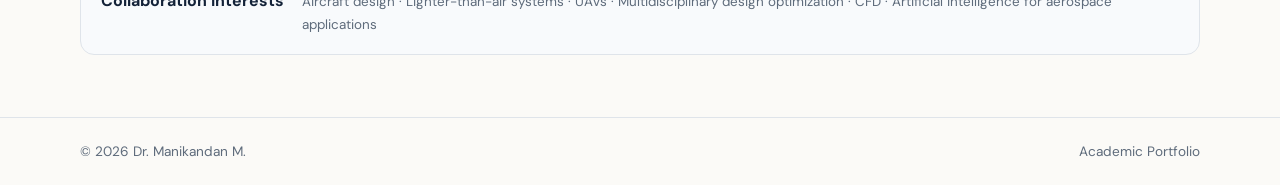
==== commit 6a259870: "Update education details in index.html" ====
--- a/index.html
+++ b/index.html
@@ -136,7 +136,7 @@
         <h3>Education</h3>
         <div class="timeline">
           <div><strong>Ph.D. in Aerospace Engineering</strong><span>Indian Institute of Technology Bombay · 2022</span></div>
-          <div><strong>M.Tech. in Astronomy & Space Engineering</strong><span>Manipal Institute of Technology · 2013</span></div>
+          <div><strong>M.Tech. in Astronomy & Space Engineering</strong><span>Manipal Institute of Technology, Manipal University · 2013</span></div>
           <div><strong>B.Tech. in Aeronautical Engineering</strong><span>MLR Institute of Technology, JNTU · 2009</span></div>
         </div>
       </div>
